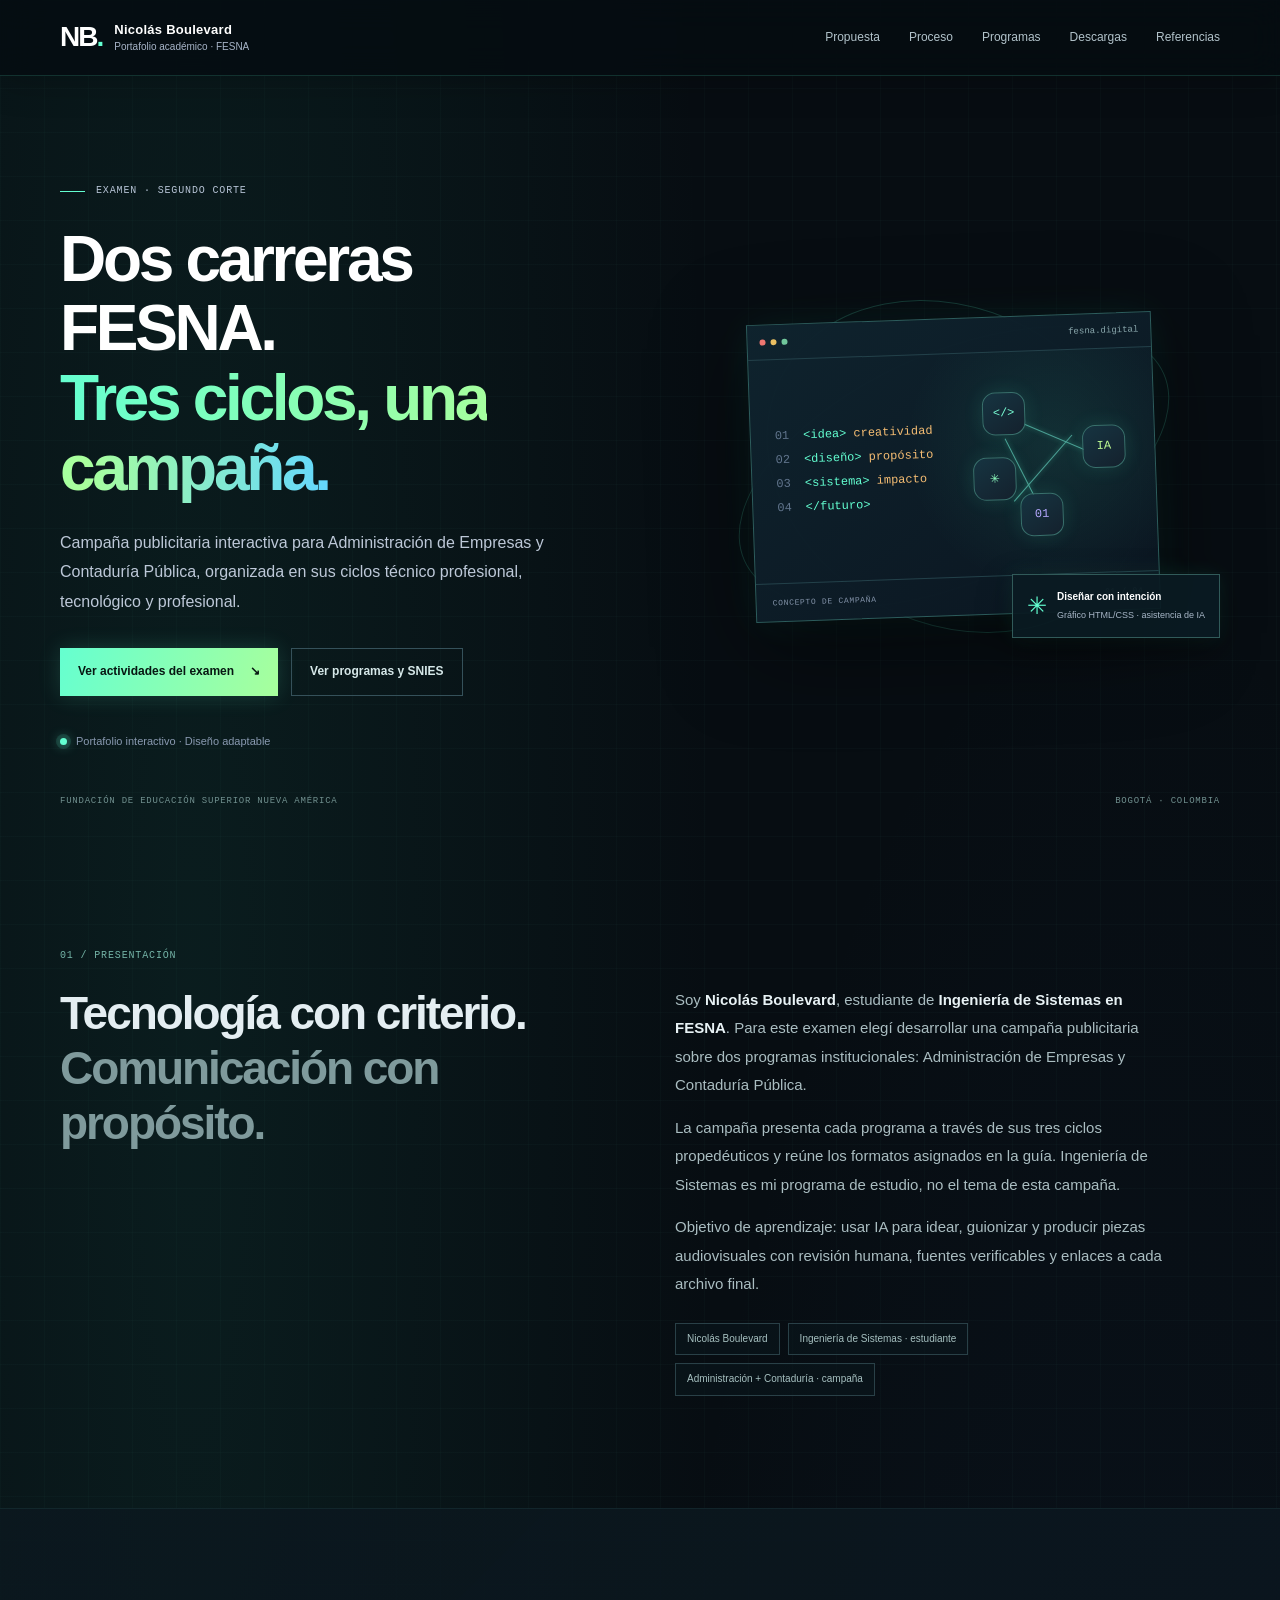
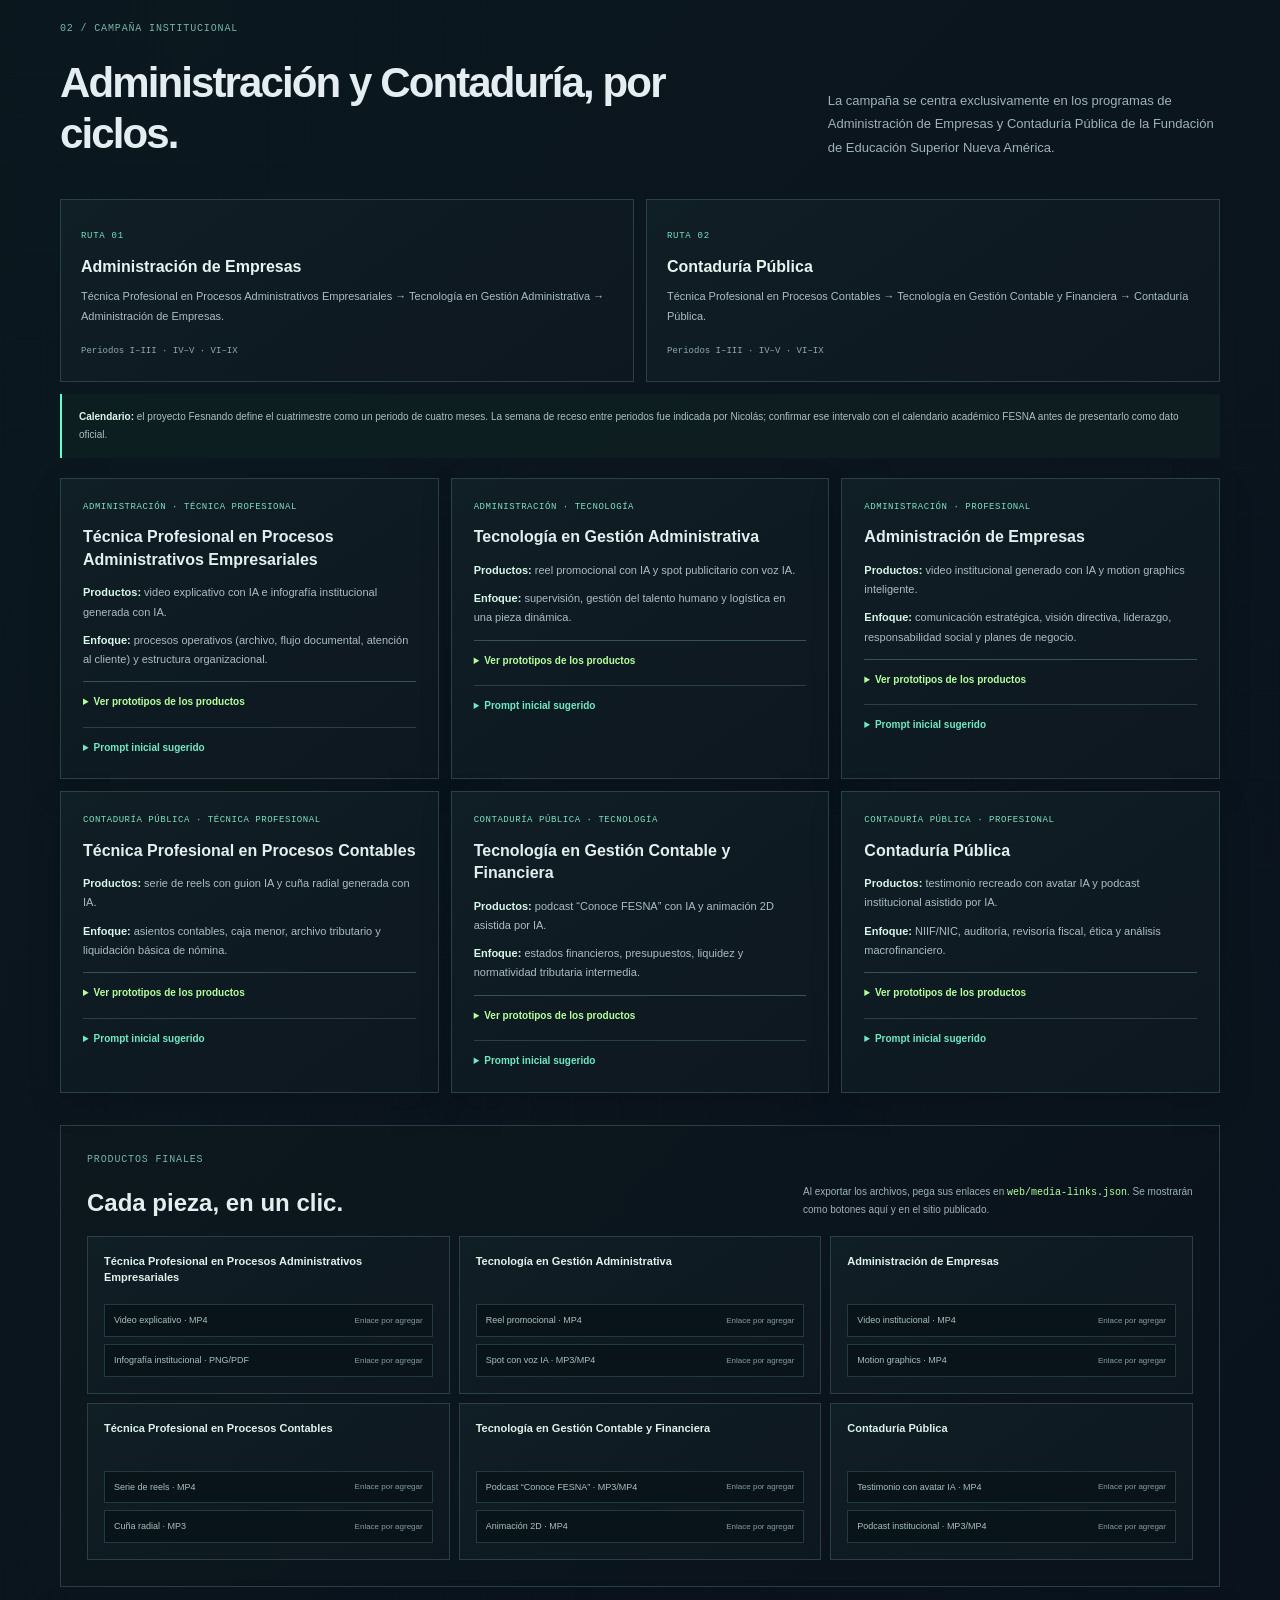
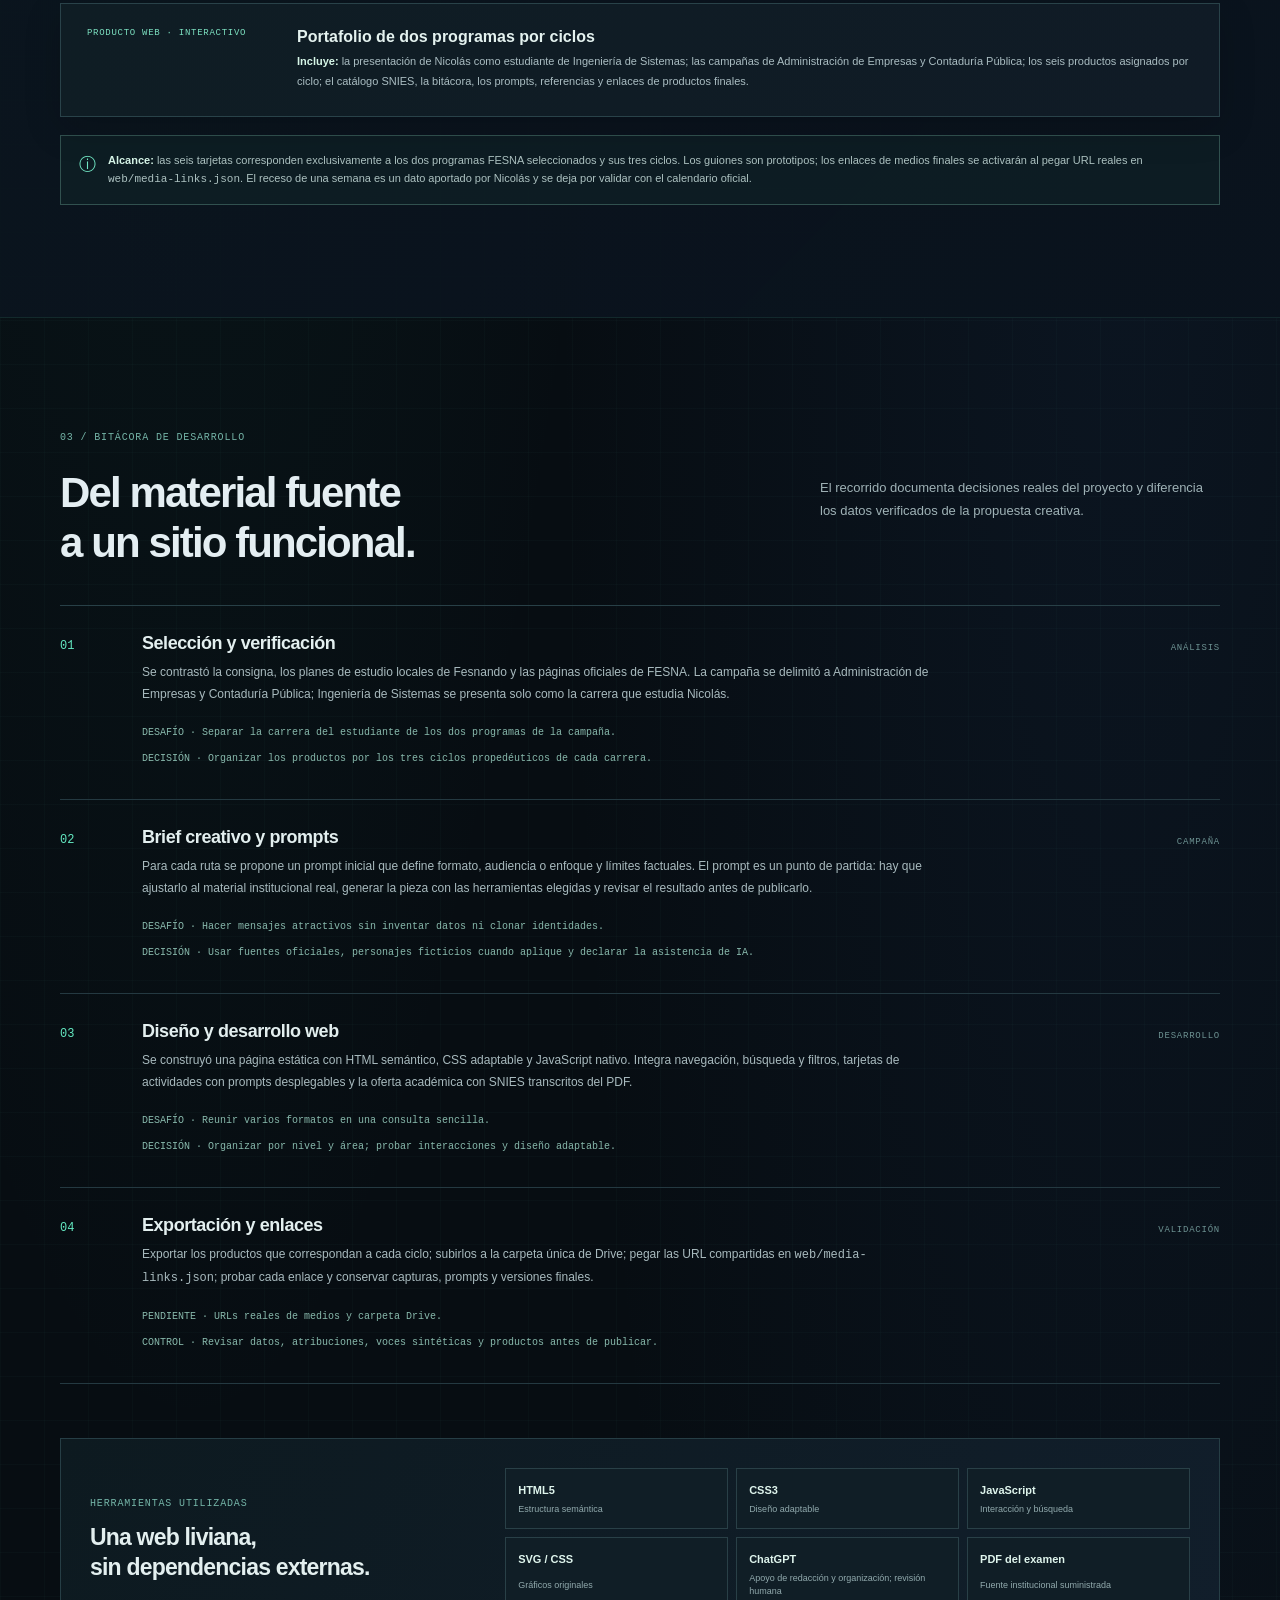
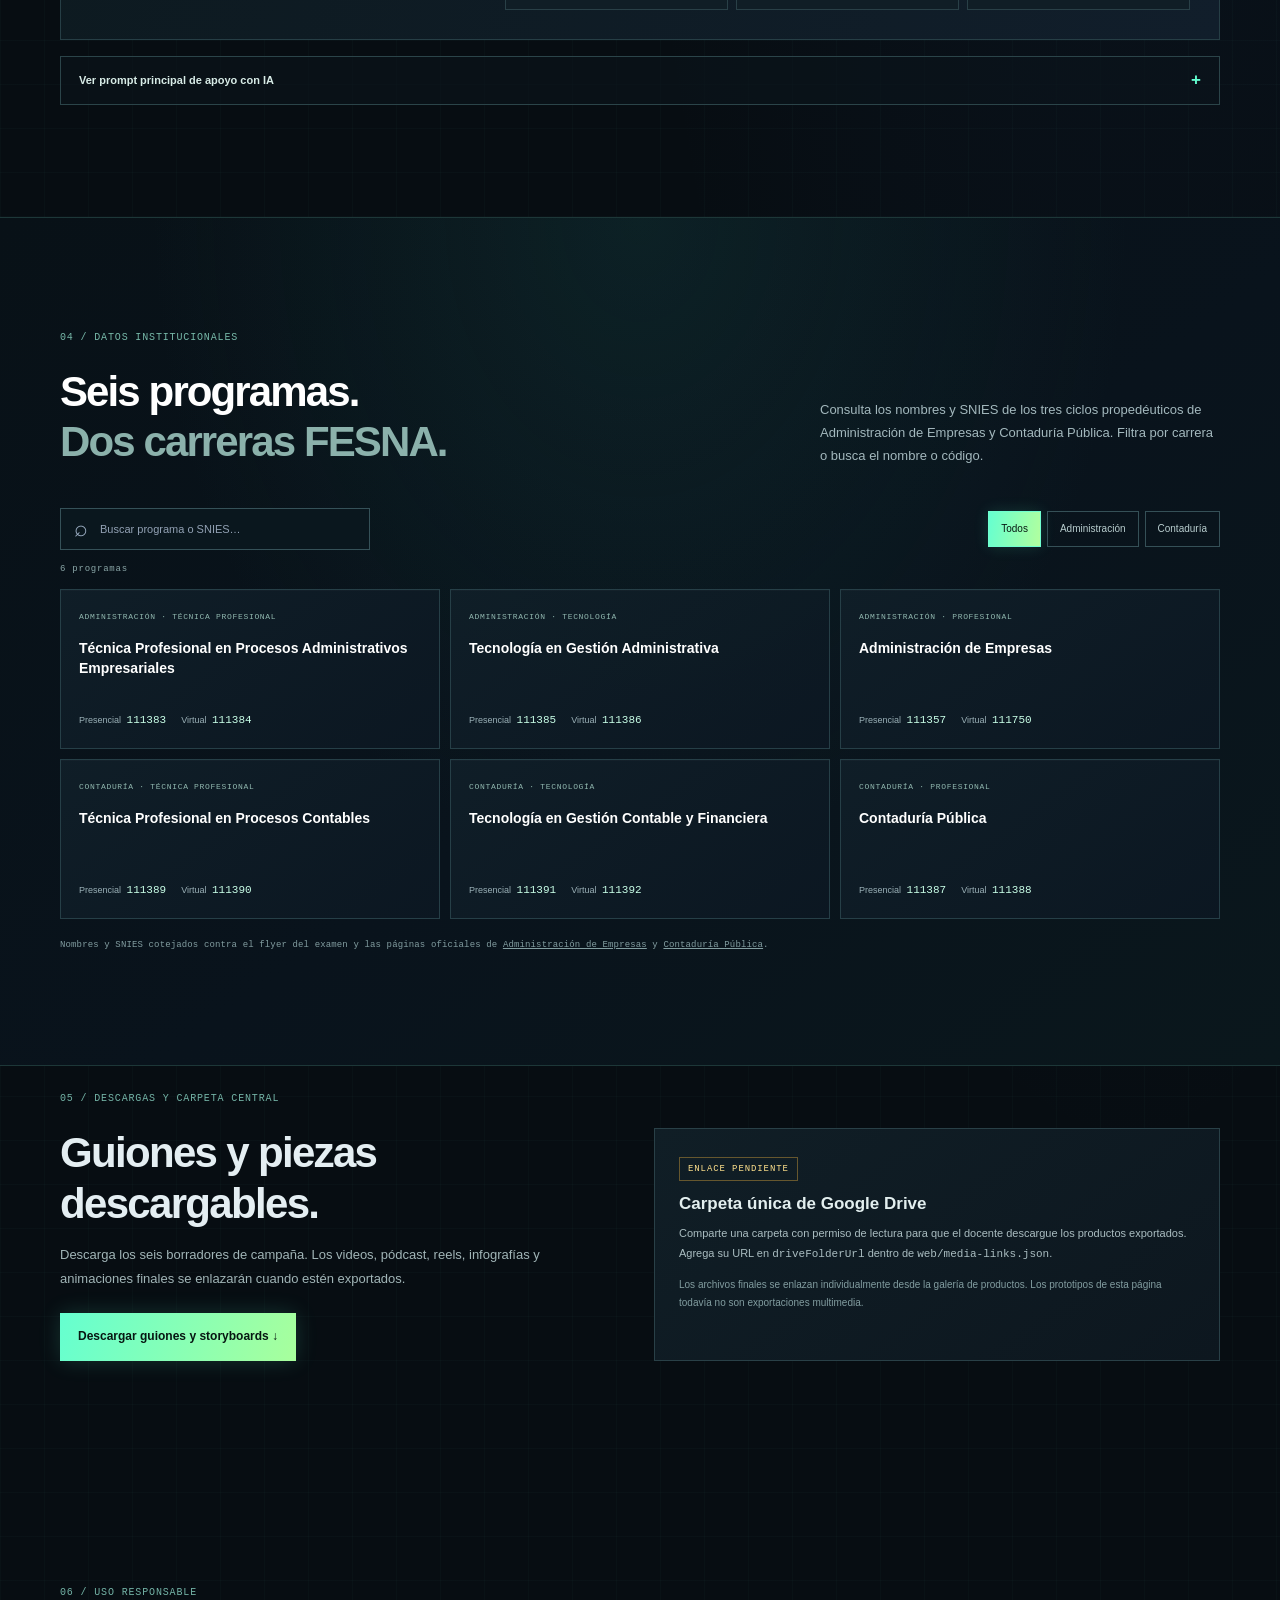
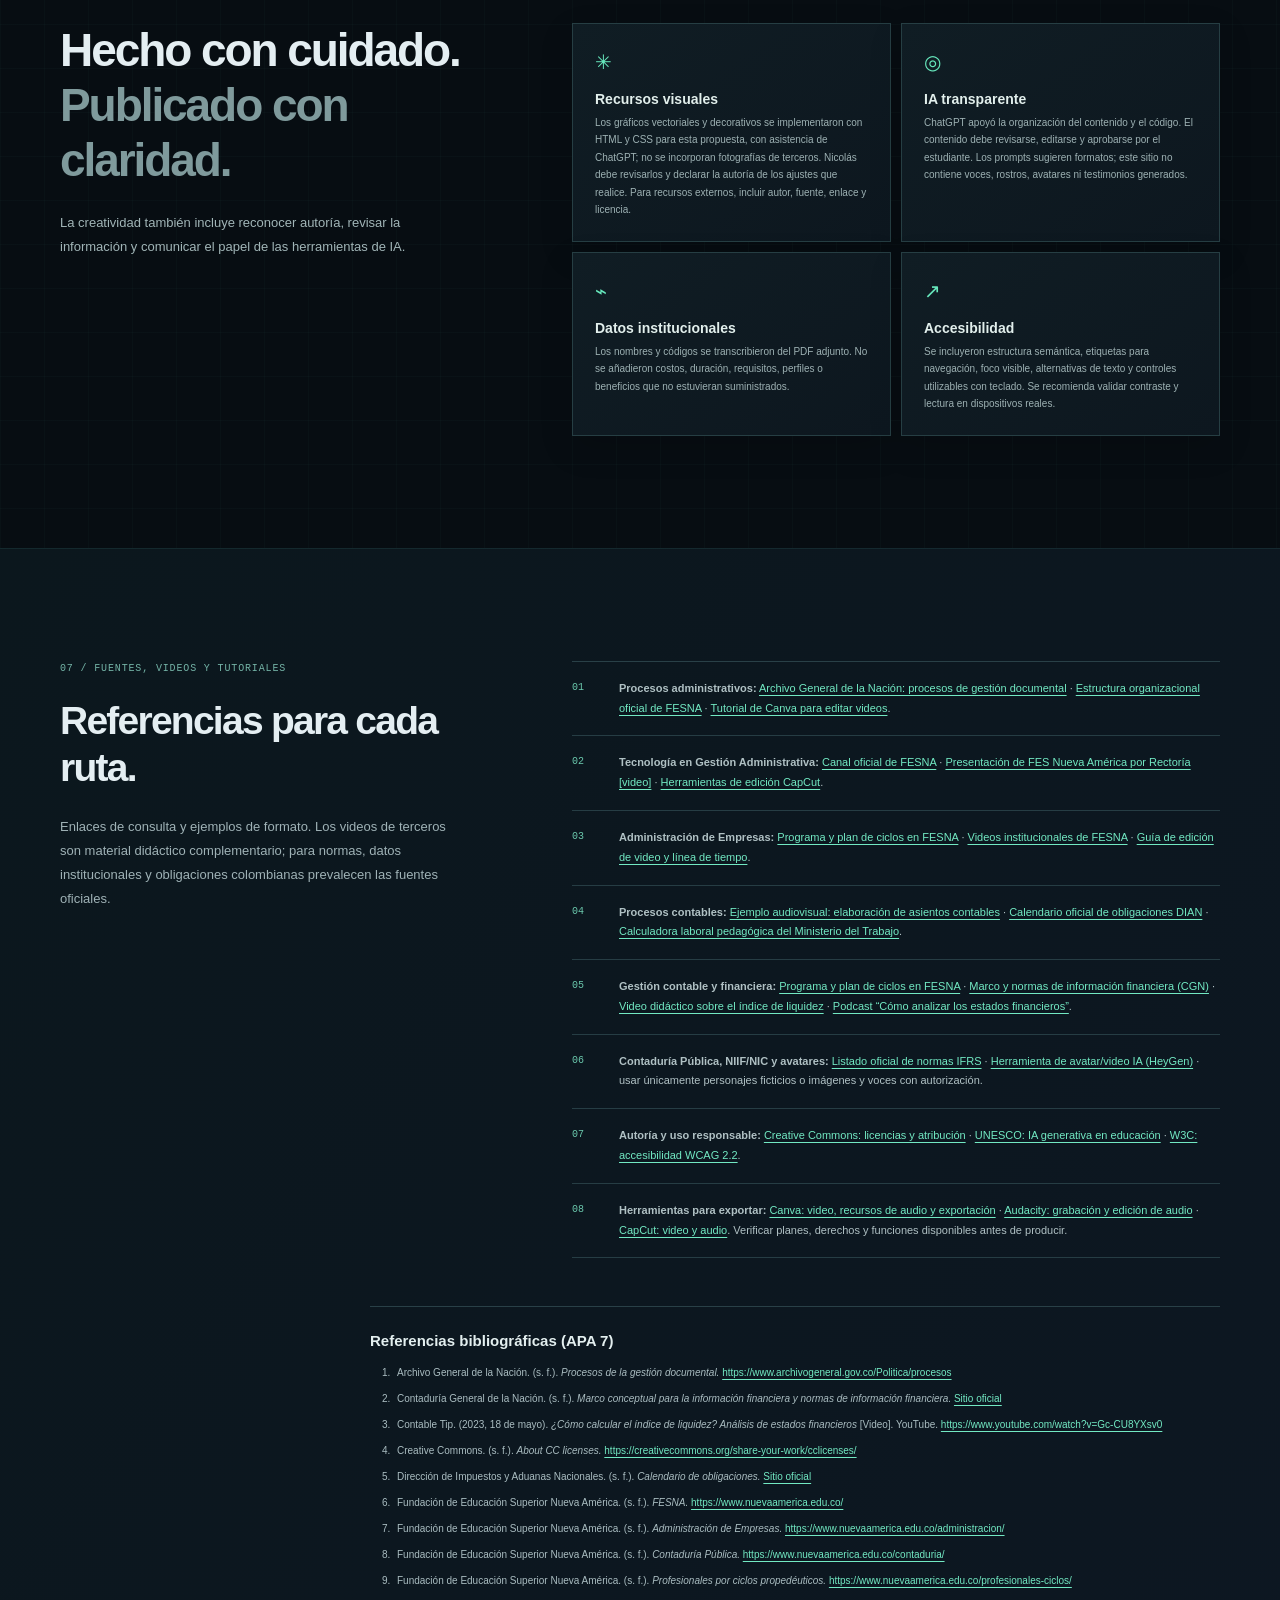
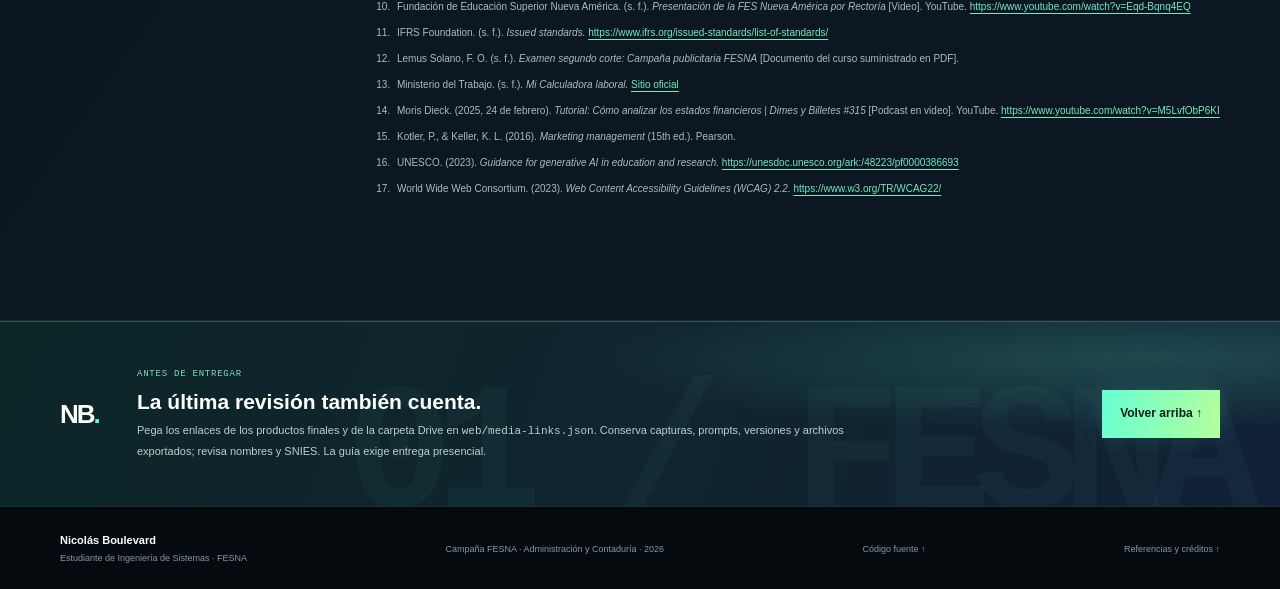
==== web/index.html @ e75c00a2 "feat: focus portfolio on two FESNA careers" ====
<!doctype html>
<!-- Main page for Nicolás Boulevard's FESNA academic portfolio. -->
<html lang="es">
<head>
  <meta charset="utf-8">
  <meta name="viewport" content="width=device-width, initial-scale=1">
  <meta name="theme-color" content="#101b31">
  <meta name="description" content="Portafolio de Nicolás Boulevard: campaña de FESNA para Administración de Empresas y Contaduría Pública por ciclos propedéuticos.">
  <title>Nicolás Boulevard — Portafolio FESNA</title>
  <link rel="stylesheet" href="styles.css">
  <script src="app.js" defer></script>
</head>
<body>
  <a class="skip-link" href="#contenido">Saltar al contenido</a>
  <header class="site-header">
    <a class="brand" href="#inicio" aria-label="Nicolás Boulevard, inicio">
      <span class="brand-mark" aria-hidden="true">NB<span>.</span></span>
      <span class="brand-copy"><strong>Nicolás Boulevard</strong><small>Portafolio académico · FESNA</small></span>
    </a>
    <button class="menu-toggle" type="button" aria-expanded="false" aria-controls="main-nav">Menú <span aria-hidden="true">☰</span></button>
    <nav id="main-nav" class="main-nav" aria-label="Navegación principal">
      <a href="#propuesta">Propuesta</a>
      <a href="#proceso">Proceso</a>
      <a href="#programas">Programas</a>
      <a href="#descargas">Descargas</a>
      <a href="#referencias">Referencias</a>
    </nav>
  </header>

  <main id="contenido">
    <section class="hero section-wrap" id="inicio" aria-labelledby="hero-title">
      <div class="hero-copy">
        <p class="eyebrow"><span class="eyebrow-line"></span> EXAMEN · SEGUNDO CORTE</p>
        <h1 id="hero-title">Dos carreras FESNA.<br><span>Tres ciclos, una campaña.</span></h1>
        <p class="hero-lede">Campaña publicitaria interactiva para Administración de Empresas y Contaduría Pública, organizada en sus ciclos técnico profesional, tecnológico y profesional.</p>
        <div class="hero-actions">
          <a class="button button-primary" href="#propuesta">Ver actividades del examen <span aria-hidden="true">↘</span></a>
          <a class="button button-quiet" href="#programas">Ver programas y SNIES</a>
        </div>
        <div class="hero-meta"><span class="status-dot"></span> Portafolio interactivo · Diseño adaptable</div>
      </div>
      <div class="hero-art" role="img" aria-label="Ilustración vectorial original: una ventana digital con nodos conectados y código">
        <div class="art-orbit orbit-one"></div><div class="art-orbit orbit-two"></div>
        <div class="art-window">
          <div class="window-bar"><span></span><span></span><span></span><i>fesna.digital</i></div>
          <div class="window-content">
            <div class="code-lines" aria-hidden="true"><b>01</b><code>&lt;idea&gt;</code><em>creatividad</em><br><b>02</b><code>&lt;diseño&gt;</code><em>propósito</em><br><b>03</b><code>&lt;sistema&gt;</code><em>impacto</em><br><b>04</b><code>&lt;/futuro&gt;</code></div>
            <div class="node-map" aria-hidden="true"><span class="node node-a">&lt;/&gt;</span><span class="node node-b">IA</span><span class="node node-c">01</span><span class="node node-d">✳</span><i class="link link-a"></i><i class="link link-b"></i><i class="link link-c"></i></div>
          </div>
          <div class="window-foot"><span>CONCEPTO DE CAMPAÑA</span><span>01 / 04</span></div>
        </div>
        <div class="art-caption"><span class="caption-star">✳</span><span><strong>Diseñar con intención</strong><small>Gráfico HTML/CSS · asistencia de IA</small></span></div>
      </div>
      <div class="hero-bottom"><span>FUNDACIÓN DE EDUCACIÓN SUPERIOR NUEVA AMÉRICA</span><span>BOGOTÁ · COLOMBIA</span></div>
    </section>

    <section class="intro section-wrap section-pad" aria-labelledby="intro-title">
      <div class="section-kicker">01 / PRESENTACIÓN</div>
      <div class="intro-grid">
        <div><h2 id="intro-title">Tecnología con criterio.<br><span>Comunicación con propósito.</span></h2></div>
        <div class="intro-text">
          <p>Soy <strong>Nicolás Boulevard</strong>, estudiante de <strong>Ingeniería de Sistemas en FESNA</strong>. Para este examen elegí desarrollar una campaña publicitaria sobre dos programas institucionales: Administración de Empresas y Contaduría Pública.</p>
          <p>La campaña presenta cada programa a través de sus tres ciclos propedéuticos y reúne los formatos asignados en la guía. Ingeniería de Sistemas es mi programa de estudio, no el tema de esta campaña.</p>
          <p>Objetivo de aprendizaje: usar IA para idear, guionizar y producir piezas audiovisuales con revisión humana, fuentes verificables y enlaces a cada archivo final.</p>
          <div class="profile-tags"><span>Nicolás Boulevard</span><span>Ingeniería de Sistemas · estudiante</span><span>Administración + Contaduría · campaña</span></div>
        </div>
      </div>
    </section>

    <section class="campaign-section section-pad" id="propuesta" aria-labelledby="campaign-title">
      <div class="section-wrap">
        <div class="section-heading">
          <div><div class="section-kicker">02 / CAMPAÑA INSTITUCIONAL</div><h2 id="campaign-title">Administración y Contaduría, por ciclos.</h2></div>
          <p>La campaña se centra exclusivamente en los programas de Administración de Empresas y Contaduría Pública de la Fundación de Educación Superior Nueva América.</p>
        </div>
        <div class="cycle-overview" aria-label="Organización de las carreras por ciclos propedéuticos">
          <article><span>RUTA 01</span><h3>Administración de Empresas</h3><p>Técnica Profesional en Procesos Administrativos Empresariales → Tecnología en Gestión Administrativa → Administración de Empresas.</p><small>Periodos I–III · IV–V · VI–IX</small></article>
          <article><span>RUTA 02</span><h3>Contaduría Pública</h3><p>Técnica Profesional en Procesos Contables → Tecnología en Gestión Contable y Financiera → Contaduría Pública.</p><small>Periodos I–III · IV–V · VI–IX</small></article>
        </div>
        <div class="period-note"><strong>Calendario:</strong> el proyecto Fesnando define el cuatrimestre como un periodo de cuatro meses. La semana de receso entre periodos fue indicada por Nicolás; confirmar ese intervalo con el calendario académico FESNA antes de presentarlo como dato oficial.</div>
        <div class="assignment-grid">
          <article class="assignment-card"><span class="assignment-level">ADMINISTRACIÓN · TÉCNICA PROFESIONAL</span><h3>Técnica Profesional en Procesos Administrativos Empresariales</h3><p><strong>Productos:</strong> video explicativo con IA e infografía institucional generada con IA.</p><p><strong>Enfoque:</strong> procesos operativos (archivo, flujo documental, atención al cliente) y estructura organizacional.</p><details class="sample-details"><summary>Ver prototipos de los productos</summary><div class="sample-content"><h4>Video · “Un documento, una ruta clara”</h4><p><b>Escena 1:</b> llega una solicitud; se recibe y registra. <b>Escena 2:</b> se clasifica y remite al área responsable. <b>Escena 3:</b> se revisa, responde y deja constancia. <b>Escena 4:</b> se archiva para facilitar su consulta según las reglas de la organización. <b>Cierre:</b> “Un flujo definido ayuda a dar seguimiento a cada solicitud”. Visuales: bandeja de entrada, flechas de proceso y archivo.</p><h4>Infografía · “Estructura organizacional: ejemplo académico”</h4><p>Diagrama genérico —no representa el organigrama oficial de FESNA— con Dirección, áreas misionales y áreas de apoyo. Añadir una línea breve sobre la función de cada área solo después de validarla para la organización elegida.</p><p><b>Herramientas posibles:</b> ChatGPT para borrador; Canva o editor equivalente para diagramación; editor de video para montaje. Anotar las herramientas realmente usadas.</p></div></details><details><summary>Prompt inicial sugerido</summary><blockquote>Propón un guion paso a paso para explicar el flujo de documentos y el contenido de una infografía de estructura organizacional. Usa lenguaje claro, separa los ejemplos genéricos de los datos institucionales y señala lo que el estudiante debe validar.</blockquote></details></article>
          <article class="assignment-card"><span class="assignment-level">ADMINISTRACIÓN · TECNOLOGÍA</span><h3>Tecnología en Gestión Administrativa</h3><p><strong>Productos:</strong> reel promocional con IA y spot publicitario con voz IA.</p><p><strong>Enfoque:</strong> supervisión, gestión del talento humano y logística en una pieza dinámica.</p><details class="sample-details"><summary>Ver prototipos de los productos</summary><div class="sample-content"><h4>Reel vertical · duración sugerida: 20 s</h4><p><b>0–4 s:</b> “¿Cómo se conectan las tareas para que una organización avance?” <b>4–11 s:</b> aparecen tres rótulos animados: supervisión, talento humano y logística. <b>11–16 s:</b> “Conoce el programa Tecnología en Gestión Administrativa”. <b>16–20 s:</b> “FESNA · Presencial 111385 · Virtual 111386”. Usar textos grandes y subtítulos.</p><h4>Spot · duración sugerida: 20 s</h4><p><b>Locución propuesta:</b> “Cada organización necesita coordinar personas, procesos y recursos. Conoce Tecnología en Gestión Administrativa de la Fundación de Educación Superior Nueva América. Consulta la información institucional del programa. FESNA: Presencial, SNIES 111385; Virtual, SNIES 111386”. Voz sintética genérica, con licencia de uso; no imitar personas reales.</p><p><b>Herramientas posibles:</b> ChatGPT para guion, editor de video para reel y plataforma de voz IA autorizada para locución. Confirmar pronunciación de nombres y SNIES.</p></div></details><details><summary>Prompt inicial sugerido</summary><blockquote>Escribe guion y plan visual para un reel y una versión de spot con locución sintética para Tecnología en Gestión Administrativa. La guía no fija duraciones: propón una extensión breve y editable. Incluye solo el nombre y SNIES confirmados; no inventes beneficios y no imites la voz de ninguna persona real.</blockquote></details></article>
          <article class="assignment-card"><span class="assignment-level">ADMINISTRACIÓN · PROFESIONAL</span><h3>Administración de Empresas</h3><p><strong>Productos:</strong> video institucional generado con IA y motion graphics inteligente.</p><p><strong>Enfoque:</strong> comunicación estratégica, visión directiva, liderazgo, responsabilidad social y planes de negocio.</p><details class="sample-details"><summary>Ver prototipos de los productos</summary><div class="sample-content"><h4>Video institucional · duración sugerida: 30 s</h4><p><b>0–6 s:</b> pregunta en pantalla: “¿Cómo se transforma una idea en un plan de acción?” <b>6–16 s:</b> una idea se organiza en objetivos, equipo y decisiones. <b>16–24 s:</b> palabras clave: liderazgo, responsabilidad social y visión directiva. <b>24–30 s:</b> “Administración de Empresas · FESNA · Presencial 111357 · Virtual 111750”. No se atribuyen resultados, acreditaciones o beneficios no suministrados.</p><h4>Motion graphics · storyboard propuesto de 4 escenas</h4><p>1) Idea y necesidad. 2) Análisis de contexto. 3) Plan: objetivo, actividades y recursos por definir. 4) Seguimiento y responsabilidad con los grupos involucrados. Cierre con nombre oficial y SNIES. Mantener cifras y gráficas como ilustrativas, no como datos de FESNA.</p><p><b>Herramientas posibles:</b> IA generativa para boceto visual, editor de motion graphics y editor de video. Revisar derechos de uso y rotular datos ilustrativos.</p></div></details><details><summary>Prompt inicial sugerido</summary><blockquote>Diseña un storyboard para video institucional y una secuencia de motion graphics para Administración de Empresas. La guía no especifica duración: propone un ritmo breve y editable. Comunica liderazgo y responsabilidad social con ejemplos visuales genéricos; conserva los SNIES suministrados y no afirmes beneficios ni características institucionales sin fuente.</blockquote></details></article>
          <article class="assignment-card"><span class="assignment-level">CONTADURÍA PÚBLICA · TÉCNICA PROFESIONAL</span><h3>Técnica Profesional en Procesos Contables</h3><p><strong>Productos:</strong> serie de reels con guion IA y cuña radial generada con IA.</p><p><strong>Enfoque:</strong> asientos contables, caja menor, archivo tributario y liquidación básica de nómina.</p><details class="sample-details"><summary>Ver prototipos de los productos</summary><div class="sample-content"><h4>Serie de reels · cuatro temas sugeridos</h4><p><b>1. Asiento:</b> “Identifica la operación, revisa el soporte y determina las cuentas antes de registrar. Débito y crédito deben mantener la igualdad; confirma el tratamiento aplicable”. <b>2. Caja menor:</b> “Registra cada gasto, conserva el comprobante y compara el saldo con el efectivo disponible”. <b>3. Archivo tributario:</b> “Organiza los soportes por periodo y tipo; protege los datos y verifica los plazos vigentes”. <b>4. Nómina básica:</b> “Reúne novedades, revisa conceptos aplicables y verifica cálculos con la norma vigente antes de liquidar”. La guía no especifica número de reels ni duración.</p><h4>Cuña radial · borrador de locución</h4><p>“¿Estás aprendiendo contabilidad? Un soporte claro, un registro ordenado y una revisión cuidadosa hacen la diferencia. Explora los conceptos de procesos contables y verifica siempre las reglas vigentes para cada caso. FESNA: Técnica Profesional en Procesos Contables. Presencial, SNIES 111389; Virtual, SNIES 111390”. Ajustar la extensión y validar el contenido contable.</p><p><b>Herramientas posibles:</b> ChatGPT para borradores, editor de audio y voz sintética autorizada. Validar conceptos con fuentes académicas y normativa actual.</p></div></details><details><summary>Prompt inicial sugerido</summary><blockquote>Escribe guiones breves para una serie de reels educativos sobre asientos contables, caja menor, archivo tributario y nómina básica, más una cuña radial promocional de Técnica Profesional en Procesos Contables. No inventes cantidad, duración, cifras ni normas; indica qué debe validarse con fuentes colombianas vigentes.</blockquote></details></article>
          <article class="assignment-card"><span class="assignment-level">CONTADURÍA PÚBLICA · TECNOLOGÍA</span><h3>Tecnología en Gestión Contable y Financiera</h3><p><strong>Productos:</strong> podcast “Conoce FESNA” con IA y animación 2D asistida por IA.</p><p><strong>Enfoque:</strong> estados financieros, presupuestos, liquidez y normatividad tributaria intermedia.</p><details class="sample-details"><summary>Ver prototipos de los productos</summary><div class="sample-content"><h4>Podcast “Conoce FESNA” · escaleta propuesta</h4><p><b>Entrada:</b> presentar el tema “leer la liquidez”. <b>Concepto:</b> explicar que los indicadores financieros requieren contexto. <b>Ejemplo didáctico:</b> razón corriente = activo corriente ÷ pasivo corriente; definir cada término sin diagnosticar una empresa real. <b>Cierre:</b> un indicador aislado no basta; consultar fuentes contables y tributarias vigentes. Duración pendiente de la pauta del curso.</p><h4>Animación 2D · storyboard propuesto</h4><p>1) Aparecen los bloques “Activo corriente” y “Pasivo corriente”. 2) Se presenta la fórmula “Razón corriente = activo corriente / pasivo corriente”. 3) Se resaltan sus componentes y aparece “Interpreta con contexto”. 4) Cierre: “Ejemplo educativo; no representa cifras de FESNA”. La guía no fija duración.</p><p><b>Herramientas posibles:</b> ChatGPT para escaleta, programa de animación 2D y editor de audio. Verificar la fórmula y el tratamiento normativo con bibliografía de curso.</p></div></details><details><summary>Prompt inicial sugerido</summary><blockquote>Prepara una escaleta para “Conoce FESNA” y un storyboard de animación 2D sobre estados financieros, presupuestos o liquidez. Usa ejemplos ficticios, indica los datos que requieren fuente y no fijes duración ni presentes cálculos como información institucional.</blockquote></details></article>
          <article class="assignment-card"><span class="assignment-level">CONTADURÍA PÚBLICA · PROFESIONAL</span><h3>Contaduría Pública</h3><p><strong>Productos:</strong> testimonio recreado con avatar IA y podcast institucional asistido por IA.</p><p><strong>Enfoque:</strong> NIIF/NIC, auditoría, revisoría fiscal, ética y análisis macrofinanciero.</p><details class="sample-details"><summary>Ver prototipos de los productos</summary><div class="sample-content"><h4>Testimonio demostrativo · personaje ficticio</h4><p><b>Rótulo permanente:</b> “Avatar y testimonio ficticios, creados con IA; no representan a un egresado o experto real”. <b>Guion:</b> “En este ejemplo académico, Valeria —personaje ficticio— explica que el juicio profesional requiere estudiar la norma aplicable, documentar evidencia y actuar con ética. En una auditoría, las conclusiones deben basarse en procedimientos y evidencia suficiente; cada caso exige revisar los estándares vigentes”. No presentarlo como experiencia laboral real.</p><h4>Podcast institucional · escaleta de 4 minutos</h4><p><b>0:00–0:30:</b> bienvenida y declaración de contenido educativo. <b>0:30–1:30:</b> pregunta guía sobre ética en auditoría. <b>1:30–2:40:</b> diálogo entre presentador y especialista ficticio sobre evidencia, independencia y documentación. <b>2:40–3:30:</b> mención general de NIIF/NIC, sin interpretación de una norma concreta no verificada. <b>3:30–4:00:</b> conclusión y referencias a consultar. Identificar las voces sintéticas en créditos.</p><p><b>Herramientas posibles:</b> IA de texto para borrador; avatar y voz sintética con licencias y avisos claros; editor de audio. No clonar personas ni atribuir declaraciones a FESNA.</p></div></details><details><summary>Prompt inicial sugerido</summary><blockquote>Crea un guion demostrativo con una persona totalmente ficticia para explicar la importancia de ética y evidencia en auditoría, y una escaleta de podcast institucional. Etiqueta el avatar como ficticio, no inventes citas ni experiencia real, no clones voces o rostros y marca las normas que deben comprobarse.</blockquote></details></article>
        </div>
        <section class="media-gallery" id="productos" aria-labelledby="media-gallery-title">
          <div class="media-gallery-heading"><div><div class="section-kicker">PRODUCTOS FINALES</div><h3 id="media-gallery-title">Cada pieza, en un clic.</h3></div><p>Al exportar los archivos, pega sus enlaces en <code>web/media-links.json</code>. Se mostrarán como botones aquí y en el sitio publicado.</p></div>
          <div class="media-group-grid">
            <article class="media-group"><h4>Técnica Profesional en Procesos Administrativos Empresariales</h4><div class="media-slot" data-media-id="admin-tp-video"><span>Video explicativo · MP4</span><a href="#" hidden target="_blank" rel="noopener noreferrer">Abrir video ↗</a><small>Enlace por agregar</small></div><div class="media-slot" data-media-id="admin-tp-infografia"><span>Infografía institucional · PNG/PDF</span><a href="#" hidden target="_blank" rel="noopener noreferrer">Abrir infografía ↗</a><small>Enlace por agregar</small></div></article>
            <article class="media-group"><h4>Tecnología en Gestión Administrativa</h4><div class="media-slot" data-media-id="admin-tec-reel"><span>Reel promocional · MP4</span><a href="#" hidden target="_blank" rel="noopener noreferrer">Abrir reel ↗</a><small>Enlace por agregar</small></div><div class="media-slot" data-media-id="admin-tec-spot"><span>Spot con voz IA · MP3/MP4</span><a href="#" hidden target="_blank" rel="noopener noreferrer">Abrir spot ↗</a><small>Enlace por agregar</small></div></article>
            <article class="media-group"><h4>Administración de Empresas</h4><div class="media-slot" data-media-id="admin-prof-video"><span>Video institucional · MP4</span><a href="#" hidden target="_blank" rel="noopener noreferrer">Abrir video ↗</a><small>Enlace por agregar</small></div><div class="media-slot" data-media-id="admin-prof-motion"><span>Motion graphics · MP4</span><a href="#" hidden target="_blank" rel="noopener noreferrer">Abrir animación ↗</a><small>Enlace por agregar</small></div></article>
            <article class="media-group"><h4>Técnica Profesional en Procesos Contables</h4><div class="media-slot" data-media-id="conta-tp-reels"><span>Serie de reels · MP4</span><a href="#" hidden target="_blank" rel="noopener noreferrer">Abrir reels ↗</a><small>Enlace por agregar</small></div><div class="media-slot" data-media-id="conta-tp-cuna"><span>Cuña radial · MP3</span><a href="#" hidden target="_blank" rel="noopener noreferrer">Abrir cuña ↗</a><small>Enlace por agregar</small></div></article>
            <article class="media-group"><h4>Tecnología en Gestión Contable y Financiera</h4><div class="media-slot" data-media-id="conta-tec-podcast"><span>Podcast “Conoce FESNA” · MP3/MP4</span><a href="#" hidden target="_blank" rel="noopener noreferrer">Abrir podcast ↗</a><small>Enlace por agregar</small></div><div class="media-slot" data-media-id="conta-tec-animacion"><span>Animación 2D · MP4</span><a href="#" hidden target="_blank" rel="noopener noreferrer">Abrir animación ↗</a><small>Enlace por agregar</small></div></article>
            <article class="media-group"><h4>Contaduría Pública</h4><div class="media-slot" data-media-id="conta-prof-avatar"><span>Testimonio con avatar IA · MP4</span><a href="#" hidden target="_blank" rel="noopener noreferrer">Abrir testimonio ↗</a><small>Enlace por agregar</small></div><div class="media-slot" data-media-id="conta-prof-podcast"><span>Podcast institucional · MP3/MP4</span><a href="#" hidden target="_blank" rel="noopener noreferrer">Abrir podcast ↗</a><small>Enlace por agregar</small></div></article>
          </div>
        </section>
        <div class="activity-summary"><span class="activity-label">PRODUCTO WEB · INTERACTIVO</span><div><h3>Portafolio de dos programas por ciclos</h3><p><strong>Incluye:</strong> la presentación de Nicolás como estudiante de Ingeniería de Sistemas; las campañas de Administración de Empresas y Contaduría Pública; los seis productos asignados por ciclo; el catálogo SNIES, la bitácora, los prompts, referencias y enlaces de productos finales.</p></div></div>
        <div class="disclaimer"><span aria-hidden="true">ⓘ</span><p><strong>Alcance:</strong> las seis tarjetas corresponden exclusivamente a los dos programas FESNA seleccionados y sus tres ciclos. Los guiones son prototipos; los enlaces de medios finales se activarán al pegar URL reales en <code>web/media-links.json</code>. El receso de una semana es un dato aportado por Nicolás y se deja por validar con el calendario oficial.</p></div>
      </div>
    </section>

    <section class="process-section section-wrap section-pad" id="proceso" aria-labelledby="process-title">
      <div class="section-kicker">03 / BITÁCORA DE DESARROLLO</div>
      <div class="section-heading process-heading"><h2 id="process-title">Del material fuente<br>a un sitio funcional.</h2><p>El recorrido documenta decisiones reales del proyecto y diferencia los datos verificados de la propuesta creativa.</p></div>
      <div class="process-list">
        <article class="process-item"><span class="process-no">01</span><div><h3>Selección y verificación</h3><p>Se contrastó la consigna, los planes de estudio locales de Fesnando y las páginas oficiales de FESNA. La campaña se delimitó a Administración de Empresas y Contaduría Pública; Ingeniería de Sistemas se presenta solo como la carrera que estudia Nicolás.</p><span class="process-outcome">DESAFÍO · Separar la carrera del estudiante de los dos programas de la campaña.<br>DECISIÓN · Organizar los productos por los tres ciclos propedéuticos de cada carrera.</span></div><span class="process-type">ANÁLISIS</span></article>
        <article class="process-item"><span class="process-no">02</span><div><h3>Brief creativo y prompts</h3><p>Para cada ruta se propone un prompt inicial que define formato, audiencia o enfoque y límites factuales. El prompt es un punto de partida: hay que ajustarlo al material institucional real, generar la pieza con las herramientas elegidas y revisar el resultado antes de publicarlo.</p><span class="process-outcome">DESAFÍO · Hacer mensajes atractivos sin inventar datos ni clonar identidades.<br>DECISIÓN · Usar fuentes oficiales, personajes ficticios cuando aplique y declarar la asistencia de IA.</span></div><span class="process-type">CAMPAÑA</span></article>
        <article class="process-item"><span class="process-no">03</span><div><h3>Diseño y desarrollo web</h3><p>Se construyó una página estática con HTML semántico, CSS adaptable y JavaScript nativo. Integra navegación, búsqueda y filtros, tarjetas de actividades con prompts desplegables y la oferta académica con SNIES transcritos del PDF.</p><span class="process-outcome">DESAFÍO · Reunir varios formatos en una consulta sencilla.<br>DECISIÓN · Organizar por nivel y área; probar interacciones y diseño adaptable.</span></div><span class="process-type">DESARROLLO</span></article>
        <article class="process-item"><span class="process-no">04</span><div><h3>Exportación y enlaces</h3><p>Exportar los productos que correspondan a cada ciclo; subirlos a la carpeta única de Drive; pegar las URL compartidas en <code>web/media-links.json</code>; probar cada enlace y conservar capturas, prompts y versiones finales.</p><span class="process-outcome">PENDIENTE · URLs reales de medios y carpeta Drive.<br>CONTROL · Revisar datos, atribuciones, voces sintéticas y productos antes de publicar.</span></div><span class="process-type">VALIDACIÓN</span></article>
      </div>
      <div class="tools-row"><div><div class="section-kicker">HERRAMIENTAS UTILIZADAS</div><h3>Una web liviana,<br>sin dependencias externas.</h3></div><div class="tool-chips"><span><b>HTML5</b><small>Estructura semántica</small></span><span><b>CSS3</b><small>Diseño adaptable</small></span><span><b>JavaScript</b><small>Interacción y búsqueda</small></span><span><b>SVG / CSS</b><small>Gráficos originales</small></span><span><b>ChatGPT</b><small>Apoyo de redacción y organización; revisión humana</small></span><span><b>PDF del examen</b><small>Fuente institucional suministrada</small></span></div></div>
      <details class="prompt-details"><summary>Ver prompt principal de apoyo con IA</summary><div class="prompt-content"><p><strong>Herramienta:</strong> ChatGPT, como apoyo para organizar los requisitos, proponer textos y prompts, y desarrollar el código inicial del portafolio. Los nombres y códigos se cotejaron con el PDF suministrado y las páginas institucionales enlazadas. Nicolás debe revisar, editar y aprobar el resultado y registrar las herramientas que efectivamente use para producir sus piezas.</p><blockquote>“A partir del examen de FESNA y los planes de estudio institucionales adjuntos, prepara un portafolio web responsive para Nicolás Boulevard, estudiante de Ingeniería de Sistemas. La campaña debe centrarse solamente en Administración de Empresas y Contaduría Pública, cada una presentada por sus ciclos Técnico Profesional, Tecnológico y Profesional. Conserva los nombres y SNIES de la fuente. Documenta los productos de la consigna, los prompts, el proceso, las herramientas, las fuentes y un enlace pendiente por producto para agregar las URL finales. No inventes beneficios, requisitos ni calendarios. Señala como dato por verificar el receso de una semana entre cuatrimestres.”</blockquote><p class="small-note">Este sitio contiene borradores textuales, no genera por sí mismo medios finales. Las herramientas y enlaces de productos se completan cuando Nicolás los produzca y exporte.</p></div></details>
    </section>

    <section class="programs-section section-pad" id="programas" aria-labelledby="programs-title">
      <div class="section-wrap">
        <div class="section-heading">
          <div><div class="section-kicker">04 / DATOS INSTITUCIONALES</div><h2 id="programs-title">Seis programas.<br><span>Dos carreras FESNA.</span></h2></div>
          <p>Consulta los nombres y SNIES de los tres ciclos propedéuticos de Administración de Empresas y Contaduría Pública. Filtra por carrera o busca el nombre o código.</p>
        </div>
        <div class="program-controls">
          <label class="search-box"><span class="visually-hidden">Buscar programa o código SNIES</span><span aria-hidden="true">⌕</span><input id="program-search" type="search" placeholder="Buscar programa o SNIES…" autocomplete="off"></label>
          <div class="filter-group" role="group" aria-label="Filtrar programas por área">
            <button class="filter-button is-active" type="button" data-filter="todos" aria-pressed="true">Todos</button>
            <button class="filter-button" type="button" data-filter="administracion" aria-pressed="false">Administración</button>
            <button class="filter-button" type="button" data-filter="contaduria" aria-pressed="false">Contaduría</button>
          </div>
        </div>
        <p class="results-count" id="results-count" aria-live="polite">6 programas</p>
        <div class="program-grid" id="program-grid">
          <article class="program-card" data-area="administracion" data-search="técnica profesional en procesos administrativos empresariales 111383 111384 administración"><span class="program-area">ADMINISTRACIÓN · TÉCNICA PROFESIONAL</span><h3>Técnica Profesional en Procesos Administrativos Empresariales</h3><div class="snies"><span>Presencial <b>111383</b></span><span>Virtual <b>111384</b></span></div></article>
          <article class="program-card" data-area="administracion" data-search="tecnología en gestión administrativa 111385 111386 administración"><span class="program-area">ADMINISTRACIÓN · TECNOLOGÍA</span><h3>Tecnología en Gestión Administrativa</h3><div class="snies"><span>Presencial <b>111385</b></span><span>Virtual <b>111386</b></span></div></article>
          <article class="program-card" data-area="administracion" data-search="administración de empresas 111357 111750"><span class="program-area">ADMINISTRACIÓN · PROFESIONAL</span><h3>Administración de Empresas</h3><div class="snies"><span>Presencial <b>111357</b></span><span>Virtual <b>111750</b></span></div></article>
          <article class="program-card" data-area="contaduria" data-search="técnica profesional en procesos contables 111389 111390 contaduría pública"><span class="program-area">CONTADURÍA · TÉCNICA PROFESIONAL</span><h3>Técnica Profesional en Procesos Contables</h3><div class="snies"><span>Presencial <b>111389</b></span><span>Virtual <b>111390</b></span></div></article>
          <article class="program-card" data-area="contaduria" data-search="tecnología en gestión contable y financiera 111391 111392"><span class="program-area">CONTADURÍA · TECNOLOGÍA</span><h3>Tecnología en Gestión Contable y Financiera</h3><div class="snies"><span>Presencial <b>111391</b></span><span>Virtual <b>111392</b></span></div></article>
          <article class="program-card" data-area="contaduria" data-search="contaduría pública 111387 111388"><span class="program-area">CONTADURÍA · PROFESIONAL</span><h3>Contaduría Pública</h3><div class="snies"><span>Presencial <b>111387</b></span><span>Virtual <b>111388</b></span></div></article>
        </div>
        <p class="no-results" id="no-results" hidden>No encontramos programas con esa búsqueda. Prueba con otro nombre o código.</p>
        <p class="source-note">Nombres y SNIES cotejados contra el flyer del examen y las páginas oficiales de <a href="https://www.nuevaamerica.edu.co/administracion/" target="_blank" rel="noopener noreferrer">Administración de Empresas</a> y <a href="https://www.nuevaamerica.edu.co/contaduria/" target="_blank" rel="noopener noreferrer">Contaduría Pública</a>.</p>
      </div>
    </section>

    <section class="delivery-section section-wrap section-pad" id="descargas" aria-labelledby="delivery-title">
      <div class="section-kicker">05 / DESCARGAS Y CARPETA CENTRAL</div>
      <div class="delivery-grid">
        <div><h2 id="delivery-title">Guiones y piezas descargables.</h2><p>Descarga los seis borradores de campaña. Los videos, pódcast, reels, infografías y animaciones finales se enlazarán cuando estén exportados.</p><a class="button button-primary" href="entregables/guiones-prototipo.md" download>Descargar guiones y storyboards ↓</a></div>
        <div class="drive-card"><span class="drive-status" id="drive-link-pending">ENLACE PENDIENTE</span><h3>Carpeta única de Google Drive</h3><p>Comparte una carpeta con permiso de lectura para que el docente descargue los productos exportados. Agrega su URL en <code>driveFolderUrl</code> dentro de <code>web/media-links.json</code>.</p><a id="drive-folder-link" class="button button-quiet" href="#" target="_blank" rel="noopener noreferrer" hidden>Abrir carpeta de Drive ↗</a><p class="small-note">Los archivos finales se enlazan individualmente desde la galería de productos. Los prototipos de esta página todavía no son exportaciones multimedia.</p></div>
      </div>
    </section>

    <section class="responsibility-section section-wrap section-pad" aria-labelledby="responsibility-title">
      <div class="section-kicker">06 / USO RESPONSABLE</div>
      <div class="responsibility-grid">
        <div><h2 id="responsibility-title">Hecho con cuidado.<br><span>Publicado con claridad.</span></h2><p>La creatividad también incluye reconocer autoría, revisar la información y comunicar el papel de las herramientas de IA.</p></div>
        <div class="responsibility-cards">
          <article><span class="responsibility-icon">✳</span><h3>Recursos visuales</h3><p>Los gráficos vectoriales y decorativos se implementaron con HTML y CSS para esta propuesta, con asistencia de ChatGPT; no se incorporan fotografías de terceros. Nicolás debe revisarlos y declarar la autoría de los ajustes que realice. Para recursos externos, incluir autor, fuente, enlace y licencia.</p></article>
          <article><span class="responsibility-icon">◎</span><h3>IA transparente</h3><p>ChatGPT apoyó la organización del contenido y el código. El contenido debe revisarse, editarse y aprobarse por el estudiante. Los prompts sugieren formatos; este sitio no contiene voces, rostros, avatares ni testimonios generados.</p></article>
          <article><span class="responsibility-icon">⌁</span><h3>Datos institucionales</h3><p>Los nombres y códigos se transcribieron del PDF adjunto. No se añadieron costos, duración, requisitos, perfiles o beneficios que no estuvieran suministrados.</p></article>
          <article><span class="responsibility-icon">↗</span><h3>Accesibilidad</h3><p>Se incluyeron estructura semántica, etiquetas para navegación, foco visible, alternativas de texto y controles utilizables con teclado. Se recomienda validar contraste y lectura en dispositivos reales.</p></article>
        </div>
      </div>
    </section>

    <section class="references-section section-pad" id="referencias" aria-labelledby="references-title">
      <div class="section-wrap">
        <div class="references-wrap"><div><div class="section-kicker">07 / FUENTES, VIDEOS Y TUTORIALES</div><h2 id="references-title">Referencias para cada ruta.</h2><p>Enlaces de consulta y ejemplos de formato. Los videos de terceros son material didáctico complementario; para normas, datos institucionales y obligaciones colombianas prevalecen las fuentes oficiales.</p></div>
          <div class="references-list">
            <article><span>01</span><p><strong>Procesos administrativos:</strong> <a href="https://www.archivogeneral.gov.co/Politica/procesos" target="_blank" rel="noopener noreferrer">Archivo General de la Nación: procesos de gestión documental</a> · <a href="https://www.nuevaamerica.edu.co/estructura-organizacional/" target="_blank" rel="noopener noreferrer">Estructura organizacional oficial de FESNA</a> · <a href="https://www.canva.com/help/creating-and-editing-videos/" target="_blank" rel="noopener noreferrer">Tutorial de Canva para editar videos</a>.</p></article>
            <article><span>02</span><p><strong>Tecnología en Gestión Administrativa:</strong> <a href="https://www.youtube.com/fesna" target="_blank" rel="noopener noreferrer">Canal oficial de FESNA</a> · <a href="https://www.youtube.com/watch?v=Eqd-Bqnq4EQ" target="_blank" rel="noopener noreferrer">Presentación de FES Nueva América por Rectoría [video]</a> · <a href="https://www.capcut.com/es-es/tools" target="_blank" rel="noopener noreferrer">Herramientas de edición CapCut</a>.</p></article>
            <article><span>03</span><p><strong>Administración de Empresas:</strong> <a href="https://www.nuevaamerica.edu.co/administracion/" target="_blank" rel="noopener noreferrer">Programa y plan de ciclos en FESNA</a> · <a href="https://www.youtube.com/fesna" target="_blank" rel="noopener noreferrer">Videos institucionales de FESNA</a> · <a href="https://www.canva.com/help/creating-and-editing-videos/" target="_blank" rel="noopener noreferrer">Guía de edición de video y línea de tiempo</a>.</p></article>
            <article><span>04</span><p><strong>Procesos contables:</strong> <a href="https://www.youtube.com/watch?v=cGu_rj912NU" target="_blank" rel="noopener noreferrer">Ejemplo audiovisual: elaboración de asientos contables</a> · <a href="https://www.dian.gov.co/Contribuyentes-Plus/Paginas/Calendario-de-obligaciones.aspx" target="_blank" rel="noopener noreferrer">Calendario oficial de obligaciones DIAN</a> · <a href="https://www.mintrabajo.gov.co/atencion-al-ciudadano/tramites-y-servicios/mi-calculadora" target="_blank" rel="noopener noreferrer">Calculadora laboral pedagógica del Ministerio del Trabajo</a>.</p></article>
            <article><span>05</span><p><strong>Gestión contable y financiera:</strong> <a href="https://www.nuevaamerica.edu.co/contaduria/" target="_blank" rel="noopener noreferrer">Programa y plan de ciclos en FESNA</a> · <a href="https://www.contaduria.gov.co/marco-conceptual-para-la-informacion-financiera-y-normas-de-informacion-financiera" target="_blank" rel="noopener noreferrer">Marco y normas de información financiera (CGN)</a> · <a href="https://www.youtube.com/watch?v=Gc-CU8YXsv0" target="_blank" rel="noopener noreferrer">Video didáctico sobre el índice de liquidez</a> · <a href="https://www.youtube.com/watch?v=M5LvfObP6KI" target="_blank" rel="noopener noreferrer">Podcast “Cómo analizar los estados financieros”</a>.</p></article>
            <article><span>06</span><p><strong>Contaduría Pública, NIIF/NIC y avatares:</strong> <a href="https://www.ifrs.org/issued-standards/list-of-standards/" target="_blank" rel="noopener noreferrer">Listado oficial de normas IFRS</a> · <a href="https://www.heygen.com/es-es/" target="_blank" rel="noopener noreferrer">Herramienta de avatar/video IA (HeyGen)</a> · usar únicamente personajes ficticios o imágenes y voces con autorización.</p></article>
            <article><span>07</span><p><strong>Autoría y uso responsable:</strong> <a href="https://creativecommons.org/share-your-work/cclicenses/" target="_blank" rel="noopener noreferrer">Creative Commons: licencias y atribución</a> · <a href="https://unesdoc.unesco.org/ark:/48223/pf0000386693" target="_blank" rel="noopener noreferrer">UNESCO: IA generativa en educación</a> · <a href="https://www.w3.org/TR/WCAG22/" target="_blank" rel="noopener noreferrer">W3C: accesibilidad WCAG 2.2</a>.</p></article>
            <article><span>08</span><p><strong>Herramientas para exportar:</strong> <a href="https://www.canva.com/help/creating-and-editing-videos/" target="_blank" rel="noopener noreferrer">Canva: video, recursos de audio y exportación</a> · <a href="https://www.audacityteam.org/" target="_blank" rel="noopener noreferrer">Audacity: grabación y edición de audio</a> · <a href="https://www.capcut.com/es-es/tools" target="_blank" rel="noopener noreferrer">CapCut: video y audio</a>. Verificar planes, derechos y funciones disponibles antes de producir.</p></article>
          </div>
        </div>
        <div class="apa-references"><h3>Referencias bibliográficas (APA 7)</h3><ol>
          <li>Archivo General de la Nación. (s. f.). <em>Procesos de la gestión documental.</em> <a href="https://www.archivogeneral.gov.co/Politica/procesos" target="_blank" rel="noopener noreferrer">https://www.archivogeneral.gov.co/Politica/procesos</a></li>
          <li>Contaduría General de la Nación. (s. f.). <em>Marco conceptual para la información financiera y normas de información financiera.</em> <a href="https://www.contaduria.gov.co/marco-conceptual-para-la-informacion-financiera-y-normas-de-informacion-financiera" target="_blank" rel="noopener noreferrer">Sitio oficial</a></li>
          <li>Contable Tip. (2023, 18 de mayo). <em>¿Cómo calcular el índice de liquidez? Análisis de estados financieros</em> [Video]. YouTube. <a href="https://www.youtube.com/watch?v=Gc-CU8YXsv0" target="_blank" rel="noopener noreferrer">https://www.youtube.com/watch?v=Gc-CU8YXsv0</a></li>
          <li>Creative Commons. (s. f.). <em>About CC licenses.</em> <a href="https://creativecommons.org/share-your-work/cclicenses/" target="_blank" rel="noopener noreferrer">https://creativecommons.org/share-your-work/cclicenses/</a></li>
          <li>Dirección de Impuestos y Aduanas Nacionales. (s. f.). <em>Calendario de obligaciones.</em> <a href="https://www.dian.gov.co/Contribuyentes-Plus/Paginas/Calendario-de-obligaciones.aspx" target="_blank" rel="noopener noreferrer">Sitio oficial</a></li>
          <li>Fundación de Educación Superior Nueva América. (s. f.). <em>FESNA.</em> <a href="https://www.nuevaamerica.edu.co/" target="_blank" rel="noopener noreferrer">https://www.nuevaamerica.edu.co/</a></li>
          <li>Fundación de Educación Superior Nueva América. (s. f.). <em>Administración de Empresas.</em> <a href="https://www.nuevaamerica.edu.co/administracion/" target="_blank" rel="noopener noreferrer">https://www.nuevaamerica.edu.co/administracion/</a></li>
          <li>Fundación de Educación Superior Nueva América. (s. f.). <em>Contaduría Pública.</em> <a href="https://www.nuevaamerica.edu.co/contaduria/" target="_blank" rel="noopener noreferrer">https://www.nuevaamerica.edu.co/contaduria/</a></li>
          <li>Fundación de Educación Superior Nueva América. (s. f.). <em>Profesionales por ciclos propedéuticos.</em> <a href="https://www.nuevaamerica.edu.co/profesionales-ciclos/" target="_blank" rel="noopener noreferrer">https://www.nuevaamerica.edu.co/profesionales-ciclos/</a></li>
          <li>Fundación de Educación Superior Nueva América. (s. f.). <em>Presentación de la FES Nueva América por Rectoría</em> [Video]. YouTube. <a href="https://www.youtube.com/watch?v=Eqd-Bqnq4EQ" target="_blank" rel="noopener noreferrer">https://www.youtube.com/watch?v=Eqd-Bqnq4EQ</a></li>
          <li>IFRS Foundation. (s. f.). <em>Issued standards.</em> <a href="https://www.ifrs.org/issued-standards/list-of-standards/" target="_blank" rel="noopener noreferrer">https://www.ifrs.org/issued-standards/list-of-standards/</a></li>
          <li>Lemus Solano, F. O. (s. f.). <em>Examen segundo corte: Campaña publicitaria FESNA</em> [Documento del curso suministrado en PDF].</li>
          <li>Ministerio del Trabajo. (s. f.). <em>Mi Calculadora laboral.</em> <a href="https://www.mintrabajo.gov.co/atencion-al-ciudadano/tramites-y-servicios/mi-calculadora" target="_blank" rel="noopener noreferrer">Sitio oficial</a></li>
          <li>Moris Dieck. (2025, 24 de febrero). <em>Tutorial: Cómo analizar los estados financieros | Dimes y Billetes #315</em> [Podcast en video]. YouTube. <a href="https://www.youtube.com/watch?v=M5LvfObP6KI" target="_blank" rel="noopener noreferrer">https://www.youtube.com/watch?v=M5LvfObP6KI</a></li>
          <li>Kotler, P., &amp; Keller, K. L. (2016). <em>Marketing management</em> (15th ed.). Pearson.</li>
          <li>UNESCO. (2023). <em>Guidance for generative AI in education and research.</em> <a href="https://unesdoc.unesco.org/ark:/48223/pf0000386693" target="_blank" rel="noopener noreferrer">https://unesdoc.unesco.org/ark:/48223/pf0000386693</a></li>
          <li>World Wide Web Consortium. (2023). <em>Web Content Accessibility Guidelines (WCAG) 2.2.</em> <a href="https://www.w3.org/TR/WCAG22/" target="_blank" rel="noopener noreferrer">https://www.w3.org/TR/WCAG22/</a></li>
        </ol></div>
      </div>
    </section>

    <section class="final-note section-wrap" aria-label="Pendientes de entrega">
      <div class="final-mark">NB<span>.</span></div><div><div class="section-kicker">ANTES DE ENTREGAR</div><h2>La última revisión también cuenta.</h2><p>Pega los enlaces de los productos finales y de la carpeta Drive en <code>web/media-links.json</code>. Conserva capturas, prompts, versiones y archivos exportados; revisa nombres y SNIES. La guía exige entrega presencial.</p></div><a class="button button-light" href="#inicio">Volver arriba ↑</a>
    </section>
  </main>

  <footer class="site-footer"><div><strong>Nicolás Boulevard</strong><span>Estudiante de Ingeniería de Sistemas · FESNA</span></div><p>Campaña FESNA · Administración y Contaduría · 2026</p><a href="https://github.com/Supelanopro387/Fredy-Parcial" target="_blank" rel="noopener noreferrer">Código fuente ↑</a><a href="#referencias">Referencias y créditos ↑</a></footer>
</body>
</html>
---- web/styles.css ----
/* Responsive visual system for the FESNA portfolio. */
:root{--ink:#101b31;--ink-soft:#314057;--muted:#67758a;--paper:#f6f7f8;--white:#fff;--line:#dce1e7;--blue:#2673e8;--cyan:#55d6c6;--green:#9be9b1;--violet:#ab9cff;--red:#c63b3b;--mono:'DM Mono',monospace;--sans:'DM Sans',Arial,sans-serif;--display:'Manrope',Arial,sans-serif;--wrap:1160px}
*{box-sizing:border-box}html{scroll-behavior:smooth;scroll-padding-top:84px}body{margin:0;background:var(--paper);color:var(--ink);font-family:var(--sans);font-size:16px;line-height:1.65;-webkit-font-smoothing:antialiased}a{color:inherit}button,input{font:inherit}.section-wrap{width:min(var(--wrap),calc(100% - 64px));margin-inline:auto}.section-pad{padding-block:112px}.skip-link{position:absolute;top:-60px;left:16px;padding:10px 16px;background:#fff;color:var(--ink);z-index:20}.skip-link:focus{top:12px}.visually-hidden{position:absolute;width:1px;height:1px;padding:0;margin:-1px;overflow:hidden;clip:rect(0,0,0,0);white-space:nowrap;border:0}
.site-header{height:76px;position:sticky;top:0;z-index:10;display:flex;align-items:center;justify-content:space-between;padding:0 max(32px,calc((100% - var(--wrap))/2));background:rgba(16,27,49,.96);color:#fff;border-bottom:1px solid rgba(255,255,255,.11);backdrop-filter:blur(16px)}.brand{display:flex;gap:12px;align-items:center;text-decoration:none}.brand-mark,.final-mark{font-family:var(--display);font-size:28px;letter-spacing:-2px;font-weight:800;color:#fff}.brand-mark span,.final-mark span{color:var(--cyan)}.brand-copy{display:grid;line-height:1.2}.brand-copy strong{font-size:13px;letter-spacing:.02em}.brand-copy small{font-size:10px;color:#a8b5c9;margin-top:4px}.main-nav{display:flex;gap:29px;align-items:center}.main-nav a{font-size:12px;color:#c1cbda;text-decoration:none;transition:color .2s}.main-nav a:hover,.main-nav a:focus-visible{color:var(--cyan)}.menu-toggle{display:none;background:none;border:0;color:#fff;font-size:13px}
.hero{position:relative;min-height:640px;padding-top:107px;padding-bottom:86px;display:grid;grid-template-columns:1.04fr .96fr;align-items:center;gap:50px;color:#fff}.hero:before{content:"";position:absolute;z-index:-1;left:50%;top:0;bottom:0;width:100vw;transform:translateX(-50%);background:radial-gradient(ellipse at 78% 50%,#1c3650 0,#101b31 44%,#101b31 100%)}.eyebrow,.section-kicker,.mini-label,.storyboard-top,.program-area,.process-type,.window-foot,.results-count,.source-note,.hero-bottom,.storyboard-note{font-family:var(--mono);font-size:10px;letter-spacing:.085em}.eyebrow{color:#b7c4d6;display:flex;gap:11px;align-items:center;margin:0 0 25px}.eyebrow-line{width:25px;height:1px;background:var(--cyan)}h1,h2,h3,p{margin-top:0}.hero h1{font-family:var(--display);font-size:clamp(44px,5vw,66px);line-height:1.09;letter-spacing:-.052em;margin:0 0 24px;font-weight:700}.hero h1 span{color:var(--cyan)}.hero-lede{max-width:525px;color:#bdc8d8;font-size:16px;line-height:1.85;margin-bottom:32px}.hero-actions{display:flex;gap:13px;align-items:center;flex-wrap:wrap}.button{display:inline-flex;align-items:center;gap:16px;min-height:48px;padding:0 18px;text-decoration:none;font-size:12px;font-weight:700;transition:transform .2s,background .2s}.button:hover{transform:translateY(-2px)}.button-primary{background:var(--cyan);color:#102338}.button-primary:hover{background:#78e8db}.button-quiet{color:#d3deeb;border:1px solid #42536a}.hero-meta{display:flex;align-items:center;gap:9px;color:#8999b0;font-size:11px;margin-top:36px}.status-dot{width:7px;height:7px;background:#63d6a8;border-radius:50%;box-shadow:0 0 0 4px rgba(99,214,168,.14)}
.hero-art{min-height:370px;position:relative;display:grid;place-items:center}.art-orbit{position:absolute;border:1px solid rgba(111,167,203,.19);border-radius:50%;transform:rotate(-24deg)}.orbit-one{width:460px;height:230px}.orbit-two{width:390px;height:315px;transform:rotate(28deg)}.art-window{position:relative;z-index:1;width:min(405px,100%);background:#192a40;border:1px solid #3d5066;box-shadow:0 25px 80px rgba(0,0,0,.26);transform:rotate(-2deg)}.window-bar{height:35px;display:flex;gap:5px;align-items:center;padding:0 12px;border-bottom:1px solid #34475c}.window-bar>span{width:6px;height:6px;border-radius:50%;background:#71849b}.window-bar>span:first-child{background:#ef7771}.window-bar>span:nth-child(2){background:#eabf62}.window-bar>span:nth-child(3){background:#70c69b}.window-bar i{margin-left:auto;color:#8292a8;font:9px var(--mono);font-style:normal}.window-content{min-height:223px;padding:30px 24px;display:flex;align-items:center;justify-content:space-between}.code-lines{color:#d0d9e5;font:12px/2 var(--mono);white-space:nowrap}.code-lines b{font-weight:400;color:#61758d;margin-right:14px}.code-lines code{color:var(--cyan)}.code-lines em{font-style:normal;color:#f5bd73;margin-left:7px}.node-map{position:relative;width:160px;height:160px}.node{position:absolute;z-index:2;display:grid;place-items:center;width:43px;height:43px;border-radius:13px;background:#233a53;border:1px solid #526a82;color:#fff;font:12px var(--mono);box-shadow:0 9px 25px #111d2b}.node-a{left:13px;top:8px;color:var(--cyan)}.node-b{right:5px;top:44px;color:#ffd080}.node-c{left:48px;bottom:7px;color:#bcaeff}.node-d{left:2px;bottom:44px;color:#91e5a7}.link{position:absolute;height:1px;background:#66869e;transform-origin:left}.link-a{width:83px;left:48px;top:37px;transform:rotate(25deg)}.link-b{width:69px;left:35px;top:54px;transform:rotate(65deg)}.link-c{width:88px;left:42px;top:117px;transform:rotate(-47deg)}.window-foot{display:flex;justify-content:space-between;padding:12px 16px;color:#8292a8;border-top:1px solid #34475c;font-size:8px}.art-caption{position:absolute;z-index:2;bottom:14px;right:0;display:flex;gap:10px;align-items:center;padding:11px 14px;background:#24374e;border:1px solid #40566d;box-shadow:0 12px 30px #101b31}.caption-star{font-size:24px;color:var(--cyan)}.art-caption span:last-child{display:grid}.art-caption strong{font-size:10px}.art-caption small{font-size:9px;color:#a9b8c9;margin-top:2px}.hero-bottom{position:absolute;bottom:28px;left:0;right:0;display:flex;justify-content:space-between;color:#8292a8;font-size:9px}
.section-kicker{color:#6d8198;margin-bottom:21px}.intro-grid{display:grid;grid-template-columns:1fr 1fr;gap:70px}.intro h2,.section-heading h2,.process-heading h2,.responsibility-grid h2,.references-wrap h2{font:700 clamp(32px,4vw,46px)/1.2 var(--display);letter-spacing:-.045em;margin:0}.intro h2 span,.section-heading h2 span,.responsibility-grid h2 span{color:#73859c}.intro-text{max-width:500px}.intro-text p{font-size:15px;color:#526176;line-height:1.9;margin-bottom:14px}.intro-text strong{color:var(--ink)}.profile-tags{display:flex;gap:8px;flex-wrap:wrap;margin-top:24px}.profile-tags span{padding:7px 11px;border:1px solid #d7dde5;color:#53657b;font-size:10px}
.campaign-section{background:#e9edf0}.section-heading{display:flex;justify-content:space-between;align-items:end;gap:50px;margin-bottom:40px}.section-heading>p{width:min(400px,42%);margin:0;color:#5f6d7d;font-size:13px;line-height:1.8}.section-heading h2{font-size:42px}.campaign-card{display:grid;grid-template-columns:.9fr 1.1fr;background:#112039;color:#fff;min-height:450px}.campaign-main{padding:54px 50px;display:flex;flex-direction:column;align-items:flex-start}.mini-label{font-size:9px;color:#8da2bb}.campaign-main h3{font:700 clamp(32px,4vw,47px)/1.13 var(--display);letter-spacing:-.05em;margin:40px 0 17px}.campaign-main h3 span{color:var(--cyan)}.campaign-main p{max-width:375px;color:#aebdd0;font-size:12px;line-height:1.8;margin-bottom:26px}.text-link{margin-top:auto;color:var(--cyan);font-size:11px;text-decoration:none;border-bottom:1px solid #438f95;padding-bottom:5px}.text-link span{padding-left:8px}.storyboard{background:#182b44;padding:27px;display:flex;flex-direction:column;gap:12px}.storyboard-top{display:flex;justify-content:space-between;color:#879db5;font-size:9px;margin-bottom:5px}.story-frame{display:grid;grid-template-columns:56px 100px 1fr;align-items:center;gap:17px;min-height:87px;padding:10px 15px;background:#20364e;border:1px solid #304a63}.frame-number{font:11px var(--mono);color:#7b93ad}.frame-visual{width:68px;height:58px;position:relative;display:grid;place-items:center;background:linear-gradient(135deg,#234d65,#182b44);overflow:hidden}.spark{position:absolute;color:var(--cyan);font-size:23px;top:2px;left:10px}.question-mark{font:700 38px var(--display);color:#fff}.frame-grid{background-image:linear-gradient(rgba(85,214,198,.14) 1px,transparent 1px),linear-gradient(90deg,rgba(85,214,198,.14) 1px,transparent 1px);background-size:13px 13px}.frame-grid span{color:var(--cyan);font:16px var(--mono)}.fesna-type{font:800 18px var(--display);letter-spacing:-1px}.fesna-type span{color:var(--cyan)}.frame-copy b{font:9px var(--mono);color:var(--cyan)}.frame-copy p{font-size:10px;line-height:1.5;color:#d6deea;margin:3px 0 0}.storyboard-note{color:#8095ad;font-size:8px;letter-spacing:.02em;padding-top:4px}.disclaimer{margin-top:18px;display:flex;gap:12px;padding:15px 18px;border:1px solid #d0d9e0;background:rgba(255,255,255,.5);color:#56657a}.disclaimer>span{font-size:17px;color:#316d8e}.disclaimer p{margin:0;font-size:11px;line-height:1.7}.disclaimer strong{color:#283b52}
.process-heading{align-items:start;margin-bottom:37px}.process-heading>p{padding-top:8px}.process-list{border-top:1px solid var(--line)}.process-item{display:grid;grid-template-columns:58px 1fr 100px;gap:24px;padding:27px 0 30px;border-bottom:1px solid var(--line)}.process-no{font:12px var(--mono);color:#4b82bc;padding-top:6px}.process-item h3{font:700 18px var(--display);letter-spacing:-.025em;margin:0 0 8px}.process-item p{max-width:790px;font-size:12px;line-height:1.8;color:#59677b;margin:0 0 11px}.process-outcome{font:10px/1.9 var(--mono);color:#526984}.process-type{text-align:right;color:#8192a5;font-size:9px;padding-top:8px}.tools-row{margin-top:54px;padding:29px;background:#e9edf0;display:grid;grid-template-columns:.72fr 1.28fr;gap:30px;align-items:center}.tools-row .section-kicker{margin-bottom:10px}.tools-row h3{font:700 23px/1.3 var(--display);letter-spacing:-.035em;margin:0}.tool-chips{display:grid;grid-template-columns:repeat(3,1fr);gap:8px}.tool-chips span{padding:12px;background:#f8f9fa;border:1px solid #dde3e8;display:grid}.tool-chips b{font-size:11px}.tool-chips small{font-size:9px;color:#69788a;margin-top:4px;line-height:1.4}.prompt-details{margin-top:16px;border:1px solid var(--line)}.prompt-details summary{list-style:none;padding:14px 18px;font-size:11px;font-weight:700;cursor:pointer}.prompt-details summary::-webkit-details-marker{display:none}.prompt-details summary:after{content:'+';float:right;color:#398582;font-size:17px;line-height:1}.prompt-details[open] summary:after{content:'−'}.prompt-content{padding:0 18px 18px;color:#56657a;font-size:11px;line-height:1.8}.prompt-content p{margin:0 0 10px}.prompt-content blockquote{margin:10px 0;padding:13px 16px;background:#f0f3f5;border-left:2px solid var(--blue);color:#31445c;font-size:11px}.prompt-content .small-note{font-size:10px;color:#758397;margin:0}
.programs-section{background:#101b31;color:#fff}.programs-section .section-kicker{color:#8fa3bb}.programs-section .section-heading{align-items:end}.programs-section .section-heading h2 span{color:#93a9c1}.programs-section .section-heading>p{color:#a8b7c8}.program-controls{display:flex;justify-content:space-between;gap:22px;align-items:center;margin:35px 0 12px}.search-box{height:42px;width:min(310px,100%);display:flex;align-items:center;gap:10px;padding:0 13px;border:1px solid #43546b;background:#17263e;color:#9aacc1}.search-box>span{font-size:23px;line-height:1}.search-box input{min-width:0;width:100%;color:#fff;border:0;outline:0;background:transparent;font-size:11px}.search-box input::placeholder{color:#92a1b4}.search-box:focus-within{border-color:var(--cyan);box-shadow:0 0 0 2px rgba(85,214,198,.16)}.filter-group{display:flex;flex-wrap:wrap;gap:6px}.filter-button{background:transparent;border:1px solid #43546b;color:#bec9d7;padding:9px 12px;font-size:10px;cursor:pointer;transition:.2s}.filter-button:hover,.filter-button.is-active{color:#102338;background:var(--cyan);border-color:var(--cyan)}.filter-button:focus-visible{outline:2px solid #fff;outline-offset:2px}.results-count{color:#8293a8;margin:12px 0;font-size:9px}.program-grid{display:grid;grid-template-columns:repeat(3,1fr);gap:10px}.program-card{min-height:160px;padding:20px 18px;background:#192941;border:1px solid #2d405a;display:flex;flex-direction:column;transition:border-color .2s,transform .2s}.program-card:hover{border-color:#6e9bb5;transform:translateY(-2px)}.program-card[hidden]{display:none}.program-featured{background:#1a3044;border-color:#33546a}.current-program{background:#1c344b;border-color:#57c5b7}.program-area{font-size:8px;color:#92a8bf}.program-area i{float:right;color:var(--cyan);font-style:normal}.program-card h3{font:600 14px/1.45 var(--display);margin:15px 0 18px}.snies{display:flex;gap:15px;margin-top:auto}.snies span{font-size:9px;color:#98a9bc}.snies b{color:#fff;font:11px var(--mono);padding-left:3px}.no-results{padding:25px 0;color:#b2c0d1;font-size:13px}.source-note{color:#8295aa;font-size:9px;line-height:1.8;letter-spacing:.015em;margin:18px 0 0}.source-note em{font-style:italic}
.responsibility-grid{display:grid;grid-template-columns:.8fr 1.2fr;gap:80px}.responsibility-grid>div:first-child>p,.references-wrap>div:first-child>p{color:#647387;font-size:13px;line-height:1.85;max-width:360px;margin-top:23px}.responsibility-cards{display:grid;grid-template-columns:1fr 1fr;gap:10px}.responsibility-cards article{min-height:180px;padding:22px;background:#fff;border:1px solid #e1e5e9}.responsibility-icon{color:#438a92;font-size:20px}.responsibility-cards h3{font:700 14px var(--display);margin:12px 0 7px}.responsibility-cards p{font-size:10px;line-height:1.75;color:#647387;margin:0}.responsibility-cards strong{color:#31445c}
.references-section{background:#e9edf0}.references-wrap{display:grid;grid-template-columns:.8fr 1.2fr;gap:80px}.references-wrap h2{font-size:39px}.references-wrap>div:first-child>p{max-width:400px}.references-list{border-top:1px solid #cbd4dc}.references-list article{display:grid;grid-template-columns:35px 1fr;gap:12px;padding:17px 0;border-bottom:1px solid #cbd4dc}.references-list article>span{font:10px var(--mono);color:#77899d;padding-top:3px}.references-list p{font-size:11px;line-height:1.8;color:#44546a;margin:0}.references-list em{font-style:italic}
.final-note{background:#2673e8;color:#fff;max-width:none;width:100%;padding:45px max(32px,calc((100% - var(--wrap))/2));display:grid;grid-template-columns:55px 1fr auto;gap:22px;align-items:center}.final-mark{font-size:26px}.final-note .section-kicker{color:#c2d9ff;font-size:9px;margin-bottom:8px}.final-note h2{font:700 21px var(--display);margin:0 0 7px}.final-note p{font-size:11px;line-height:1.75;color:#e1edff;max-width:760px;margin:0}.button-light{background:#fff;color:#183455;white-space:nowrap}.site-footer{background:#101b31;color:#fff;min-height:86px;padding:20px max(32px,calc((100% - var(--wrap))/2));display:flex;align-items:center;justify-content:space-between;gap:20px}.site-footer>div{display:grid}.site-footer strong{font-size:11px}.site-footer span,.site-footer p,.site-footer>a{font-size:9px;color:#91a1b6;margin:2px 0}.site-footer>a{text-decoration:none}.site-footer>a:hover{color:var(--cyan)}
@media(max-width:900px){.section-wrap{width:min(var(--wrap),calc(100% - 44px))}.site-header{padding-inline:22px}.hero{gap:20px;min-height:590px}.hero h1{font-size:52px}.hero-art{transform:scale(.9)}.intro-grid{gap:35px}.campaign-main{padding:40px 32px}.storyboard{padding:20px}.process-item{grid-template-columns:40px 1fr 80px;gap:15px}.tools-row{grid-template-columns:1fr;gap:20px}.responsibility-grid,.references-wrap{gap:40px}.program-grid{grid-template-columns:repeat(2,1fr)}}
@media(max-width:680px){html{scroll-padding-top:70px}.section-wrap{width:calc(100% - 40px)}.section-pad{padding-block:76px}.site-header{height:66px;padding-inline:20px}.menu-toggle{display:flex;gap:10px;align-items:center;cursor:pointer}.main-nav{display:none;position:absolute;top:65px;left:0;right:0;background:#101b31;padding:16px 20px 20px;border-top:1px solid #304159;flex-direction:column;align-items:stretch;gap:0}.main-nav.is-open{display:flex}.main-nav a{padding:12px 0;border-bottom:1px solid #26364c}.hero{display:block;padding-top:78px;padding-bottom:89px;min-height:0}.hero h1{font-size:clamp(41px,11vw,57px)}.hero-lede{font-size:14px}.hero-art{margin-top:43px;min-height:310px;transform:none}.art-window{width:min(390px,94%)}.window-content{min-height:190px;padding:20px 13px}.code-lines{font-size:10px}.code-lines b{margin-right:7px}.node-map{transform:scale(.82);transform-origin:center}.art-orbit{transform:scale(.8) rotate(-24deg)}.orbit-two{transform:scale(.8) rotate(28deg)}.art-caption{right:-2px;bottom:0}.hero-bottom{bottom:22px;font-size:7px;gap:16px}.intro-grid,.responsibility-grid,.references-wrap{grid-template-columns:1fr;gap:27px}.intro h2,.section-heading h2,.process-heading h2,.responsibility-grid h2,.references-wrap h2{font-size:35px}.section-heading{display:block;margin-bottom:28px}.section-heading>p{width:auto;margin-top:15px}.campaign-card{grid-template-columns:1fr}.campaign-main{min-height:380px;padding:35px 25px}.campaign-main h3{margin-top:32px}.storyboard{padding:17px 13px}.story-frame{grid-template-columns:24px 66px 1fr;gap:9px;padding:9px}.frame-visual{width:60px}.frame-copy p{font-size:9px}.storyboard-top{font-size:7px}.disclaimer{padding:13px}.process-item{grid-template-columns:29px 1fr;gap:10px;padding:22px 0}.process-type{display:none}.process-item h3{font-size:16px}.process-item p{font-size:11px}.process-outcome{font-size:9px}.tools-row{padding:22px 17px}.tool-chips{grid-template-columns:repeat(2,1fr)}.program-controls{align-items:stretch;flex-direction:column;margin-top:25px}.search-box{width:100%}.filter-group{gap:5px}.filter-button{padding:8px 9px;font-size:9px}.program-grid{grid-template-columns:1fr}.program-card{min-height:137px}.results-count{margin-top:16px}.responsibility-cards{grid-template-columns:1fr}.responsibility-cards article{min-height:0}.references-wrap{gap:25px}.references-wrap>div:first-child>p{margin-top:15px}.final-note{padding:32px 20px;grid-template-columns:40px 1fr;gap:13px}.final-note .button{grid-column:2;justify-self:start}.site-footer{padding:20px;flex-wrap:wrap;gap:7px 20px}.site-footer>div{width:100%}}
@media(prefers-reduced-motion:reduce){*,*::before,*::after{scroll-behavior:auto!important;transition:none!important;animation:none!important}}
 .activity-summary{display:grid;grid-template-columns:190px 1fr;gap:20px;padding:24px 26px;margin-top:14px;background:#fff;border:1px solid #dce2e7}.activity-label{font:9px var(--mono);letter-spacing:.08em;color:#507792}.activity-summary h3{font:700 16px var(--display);margin:0 0 6px}.activity-summary p{font-size:11px;line-height:1.8;color:#59697d;margin:0}.activity-summary strong{color:#293d55}
@media(max-width:680px){.activity-summary{grid-template-columns:1fr;gap:8px;padding:19px}}

/* Futuristic dark visual system */
:root{--ink:#e8f2f5;--ink-soft:#bdd0d4;--muted:#91a6af;--paper:#070d12;--white:#0d171e;--line:#21343b;--blue:#4ee2c1;--cyan:#63ffd1;--green:#b1ff88;--violet:#a89bff;--display:'Segoe UI',Arial,sans-serif;--sans:'Segoe UI',Arial,sans-serif;--mono:Consolas,'Courier New',monospace}
html{background:#070d12}
body{background-color:#070d12;background-image:radial-gradient(ellipse at 15% 12%,rgba(31,134,112,.13),transparent 34%),radial-gradient(ellipse at 88% 38%,rgba(42,81,145,.12),transparent 36%),linear-gradient(rgba(117,255,220,.018) 1px,transparent 1px),linear-gradient(90deg,rgba(117,255,220,.018) 1px,transparent 1px);background-size:auto,auto,44px 44px,44px 44px;color:#e4eef2}
body:before{content:"";position:fixed;inset:0;z-index:-1;pointer-events:none;background:radial-gradient(ellipse at center,transparent 35%,rgba(0,0,0,.26) 100%)}
.site-header{background:rgba(5,12,17,.84);border-bottom-color:rgba(96,255,211,.15);box-shadow:0 8px 35px rgba(0,0,0,.2)}
.brand-mark span,.final-mark span{color:var(--cyan)}
.main-nav a{position:relative;color:#b2c3ca}.main-nav a:after{content:"";position:absolute;left:0;right:100%;bottom:-7px;height:1px;background:var(--cyan);transition:right .25s}.main-nav a:hover:after,.main-nav a:focus-visible:after{right:0}
.hero:before{background:radial-gradient(ellipse at 76% 48%,rgba(20,83,83,.56),transparent 39%),radial-gradient(ellipse at 26% 18%,rgba(21,57,96,.4),transparent 48%),linear-gradient(130deg,#081116 8%,#09151d 52%,#0b1720 100%)}
.hero:after{content:"";position:absolute;z-index:-1;inset:0;opacity:.12;pointer-events:none;background:repeating-linear-gradient(0deg,transparent 0 3px,rgba(109,255,218,.1) 4px,transparent 5px);mask-image:linear-gradient(90deg,transparent,#000 75%)}
.hero h1 span,.campaign-main h3 span{background:linear-gradient(90deg,#65ffd0,#a9ff9c 65%,#63d7ff);-webkit-background-clip:text;background-clip:text;color:transparent}
.eyebrow-line,.status-dot{background:var(--cyan)}
.status-dot{box-shadow:0 0 12px rgba(99,255,209,.75),0 0 0 4px rgba(99,255,209,.12)}
.button-primary{background:linear-gradient(110deg,#65ffd0,#a8ff9c);box-shadow:0 0 22px rgba(91,255,203,.16);color:#071712}.button-primary:hover{background:linear-gradient(110deg,#9dffe0,#c6ffad);box-shadow:0 0 32px rgba(91,255,203,.32)}
.button-quiet{border-color:#35515a;color:#d6e8e9}.button-quiet:hover{border-color:var(--cyan);color:var(--cyan)}
.art-window{background:linear-gradient(145deg,rgba(15,36,47,.97),rgba(11,22,33,.98));border-color:#2d5d5d;box-shadow:0 24px 90px rgba(0,0,0,.5),0 0 38px rgba(68,255,198,.08)}
.window-bar,.window-foot{border-color:#23414a}.window-bar i{color:#8ba8ad}.window-content{background:radial-gradient(circle at 75% 42%,rgba(74,255,200,.09),transparent 45%)}
.node{background:linear-gradient(145deg,#163441,#14212d);border-color:#39706c;box-shadow:0 0 20px rgba(76,255,204,.12)}.node-a{color:#79ffd5}.node-b{color:#c1ff95}.node-c{color:#b5a8ff}.node-d{color:#90ffc0}.link{background:#4b9f94;box-shadow:0 0 5px rgba(99,255,209,.45)}
.art-orbit{border-color:rgba(95,255,212,.19);animation:orbit-breathe 7s ease-in-out infinite alternate}.orbit-two{animation-delay:-3.5s}.art-caption{background:rgba(10,27,35,.94);border-color:#315a59;box-shadow:0 12px 34px rgba(0,0,0,.38),0 0 19px rgba(78,255,202,.09)}.caption-star{color:var(--cyan)}
.hero-bottom{color:#71908f}
.section-kicker{color:#74b4a7}.intro h2 span,.section-heading h2 span,.responsibility-grid h2 span{color:#7f9a9c}.intro-text p{color:#aabdc1}.profile-tags span{border-color:#294047;background:rgba(11,25,31,.5);color:#a7c1c1}
.campaign-section,.references-section{background:linear-gradient(135deg,rgba(11,24,30,.98),rgba(10,18,29,.97));border-block:1px solid rgba(87,190,164,.1)}
.campaign-section .section-heading>p,.process-heading>p{color:#9fb2b6}
.campaign-card{background:linear-gradient(130deg,#0b1921,#101a2b 68%,#0b2527);border:1px solid #284447;box-shadow:0 24px 65px rgba(0,0,0,.24)}
.campaign-main{background:radial-gradient(ellipse at 20% 85%,rgba(48,188,145,.09),transparent 50%)}.campaign-main p{color:#b0c2c5}.mini-label{color:#77c6b0}
.storyboard{background:rgba(8,19,28,.55);border-left:1px solid rgba(91,214,182,.12)}.story-frame{background:linear-gradient(110deg,rgba(22,47,58,.8),rgba(22,39,55,.64));border-color:#294652}.frame-visual{background:linear-gradient(135deg,#164552,#142434)}.frame-copy p{color:#d2e0e1}.storyboard-note{color:#87a7a8}
.activity-summary{background:linear-gradient(115deg,#0f1d24,#101b26);border-color:#294249;box-shadow:0 12px 35px rgba(0,0,0,.16)}.activity-label{color:#7ce0c0}.activity-summary h3{color:#e4f2ef}.activity-summary p{color:#aabdc2}.activity-summary strong{color:#d7f7e8}
.disclaimer{background:rgba(16,35,39,.62);border-color:#31514f;color:#adc2c1}.disclaimer>span{color:#71e7c4}.disclaimer strong{color:#d6f4e7}
.process-list{border-color:#284047}.process-item{border-color:#243941}.process-no{color:#64eac2}.process-item h3{color:#e3efef}.process-item p{color:#a8babe}.process-outcome{color:#88b9ac}.process-type{color:#6d9292}
.tools-row{background:linear-gradient(120deg,#0d1a20,#111e2b);border:1px solid #263e45}.tools-row h3{color:#e3efef}.tool-chips span{background:#101e26;border-color:#294047}.tool-chips b{color:#dff5ed}.tool-chips small{color:#91aaad}.prompt-details{border-color:#2b4449;background:rgba(10,21,28,.6)}.prompt-details summary{color:#d8ece7}.prompt-details summary:after{color:var(--cyan)}.prompt-content{color:#afc1c3}.prompt-content blockquote{background:#101f27;border-color:#56e3bd;color:#d0e5df}.prompt-content .small-note{color:#8ea5a7}
.programs-section{background:radial-gradient(ellipse at 50% 0%,rgba(26,83,77,.23),transparent 54%),linear-gradient(145deg,#081117,#09131c 55%,#0a171c);border-block:1px solid #1d3738}.programs-section .section-kicker{color:#77b9a9}.programs-section .section-heading h2 span{color:#8bb1ab}.programs-section .section-heading>p{color:#a3b8bd}.search-box{background:#0a171e;border-color:#355158}.search-box:focus-within{border-color:var(--cyan);box-shadow:0 0 0 2px rgba(85,255,206,.13),0 0 20px rgba(85,255,206,.08)}.filter-button{border-color:#355057;color:#b8cdce}.filter-button:hover,.filter-button.is-active{color:#071712;background:linear-gradient(100deg,#65ffd0,#b2ff9e);border-color:#70ffd0;box-shadow:0 0 15px rgba(85,255,206,.14)}.results-count{color:#8ba7a8}.program-card{background:linear-gradient(145deg,rgba(16,31,40,.96),rgba(12,24,34,.96));border-color:#263f47;box-shadow:inset 0 1px rgba(255,255,255,.018)}.program-card:hover{border-color:#5fbaa3;box-shadow:0 12px 30px rgba(0,0,0,.24),0 0 20px rgba(70,255,198,.08)}.program-featured{background:linear-gradient(145deg,#112a30,#10232e);border-color:#31564e}.current-program{background:linear-gradient(135deg,#12382f,#102631 75%);border-color:#50cba1;box-shadow:inset 0 0 22px rgba(71,237,177,.05)}.program-area{color:#91b8b0}.program-area i{color:#7affce}.snies span{color:#9bb1b8}.snies b{color:#c9ffe8}.no-results{color:#b6c8c9}.source-note{color:#829da0}
.responsibility-grid>div:first-child>p,.references-wrap>div:first-child>p{color:#a1b5b7}.responsibility-cards article{background:linear-gradient(145deg,#101d24,#0d171f);border-color:#263e43;box-shadow:0 12px 32px rgba(0,0,0,.13)}.responsibility-icon{color:#67e8bd}.responsibility-cards h3{color:#e2efec}.responsibility-cards p{color:#9db1b3}.responsibility-cards strong{color:#d4f6e8}
.references-section{background:linear-gradient(125deg,#0b171d,#0d1722)}.references-wrap>div:first-child>p{color:#9fb2b6}.references-list{border-color:#294047}.references-list article{border-color:#263d44}.references-list article>span{color:#6bc9ad}.references-list p{color:#b0c1c4}
.final-note{position:relative;overflow:hidden;background:radial-gradient(ellipse at 90% 20%,rgba(94,255,203,.18),transparent 35%),linear-gradient(110deg,#0c2628,#10252e 50%,#112036);border-top:1px solid #315b53}.final-note:after{content:"01 / FESNA";position:absolute;right:3%;bottom:-42px;font:800 clamp(70px,14vw,190px)/1 var(--mono);letter-spacing:-.1em;color:rgba(120,255,213,.035);pointer-events:none}.final-note .section-kicker{color:#83d9be}.final-note p{color:#bad0ce}.button-light{position:relative;z-index:1;background:linear-gradient(100deg,#67ffd2,#b4ff9c);color:#092018;box-shadow:0 0 22px rgba(95,255,203,.13)}.site-footer{background:#050a0e;border-top:1px solid #1b3034}.site-footer span,.site-footer p,.site-footer>a{color:#819b9d}
.activity-summary,.campaign-card,.process-item,.program-card,.responsibility-cards article,.references-list article{transition:transform .28s ease,border-color .28s ease,box-shadow .28s ease}.process-item:hover{background:linear-gradient(90deg,rgba(66,205,160,.035),transparent 80%)}
.hero-copy .eyebrow{animation:rise-in .65s .04s both}.hero-copy h1{animation:rise-in .7s .12s both}.hero-copy .hero-lede{animation:rise-in .7s .2s both}.hero-copy .hero-actions{animation:rise-in .7s .28s both}.hero-art{animation:rise-in .85s .18s both}.art-window{animation:terminal-float 6s ease-in-out infinite}.status-dot{animation:status-pulse 2.2s ease-in-out infinite}.caption-star{animation:star-turn 12s linear infinite}.button-primary span{transition:transform .2s}.button-primary:hover span{transform:translate(3px,3px)}
.js .reveal{opacity:0;transform:translateY(22px);transition:opacity .65s ease,transform .65s cubic-bezier(.2,.7,.25,1)}.js .reveal.is-visible{opacity:1;transform:translateY(0)}
@keyframes rise-in{from{opacity:0;transform:translateY(18px)}to{opacity:1;transform:translateY(0)}}@keyframes terminal-float{0%,100%{transform:rotate(-2deg) translateY(0)}50%{transform:rotate(-1deg) translateY(-8px)}}@keyframes orbit-breathe{from{opacity:.55;filter:drop-shadow(0 0 0 rgba(92,255,211,0))}to{opacity:1;filter:drop-shadow(0 0 8px rgba(92,255,211,.14))}}@keyframes status-pulse{0%,100%{box-shadow:0 0 10px rgba(99,255,209,.65),0 0 0 3px rgba(99,255,209,.1)}50%{box-shadow:0 0 17px rgba(99,255,209,.9),0 0 0 6px rgba(99,255,209,.06)}}@keyframes star-turn{to{transform:rotate(360deg)}}
@media(max-width:680px){.activity-summary{grid-template-columns:1fr;gap:8px;padding:19px}.main-nav{background:rgba(5,12,17,.98);border-top-color:#24433f}.hero:after{opacity:.08}.final-note:after{right:-5%;bottom:-14px}}
@media(prefers-reduced-motion:reduce){.art-orbit,.art-window,.status-dot,.caption-star,.hero-copy .eyebrow,.hero-copy h1,.hero-copy .hero-lede,.hero-copy .hero-actions,.hero-art{animation:none!important}.js .reveal,.js .reveal.is-visible{opacity:1;transform:none;transition:none}}
.hero:before{left:0;right:0;width:auto;transform:none}
.assignment-grid{display:grid;grid-template-columns:repeat(3,minmax(0,1fr));gap:12px}.assignment-card{padding:22px;background:linear-gradient(145deg,#101e26,#0d171f);border:1px solid #294047;box-shadow:0 12px 32px rgba(0,0,0,.14)}.assignment-level{display:block;margin-bottom:12px;color:#7ce0c0;font:9px/1.5 var(--mono);letter-spacing:.06em}.assignment-card h3{font:700 16px/1.4 var(--display);color:#e3efef;margin:0 0 12px}.assignment-card p{font-size:11px;line-height:1.75;color:#aabdc1;margin:0 0 9px}.assignment-card p strong{color:#d7f7e8}.assignment-card details{margin-top:16px;border-top:1px solid #294047;padding-top:12px}.assignment-card summary{color:#70e8c3;font-size:10px;font-weight:700;cursor:pointer}.assignment-card blockquote{margin:10px 0 0;padding:12px;background:#101f27;border-left:2px solid #56e3bd;color:#d0e5df;font-size:10px;line-height:1.7}.assignment-card[hidden]{display:none}
@media(max-width:900px){.assignment-grid{grid-template-columns:repeat(2,minmax(0,1fr))}}
@media(max-width:680px){.assignment-grid{grid-template-columns:1fr}.assignment-card{padding:19px}}
.assignment-card .sample-details{margin-top:12px;border-top:1px solid #36534f}.assignment-card .sample-details summary{color:#b4ff9c}.assignment-card .sample-content{padding-top:5px}.assignment-card .sample-content h4{margin:13px 0 5px;color:#d9fff0;font:700 12px/1.5 var(--display)}.assignment-card .sample-content p{font-size:10px;line-height:1.8}.assignment-card .sample-content p b{color:#d7f7e8}
.delivery-section{padding-top:25px}.delivery-grid{display:grid;grid-template-columns:1fr 1fr;gap:28px;align-items:stretch}.delivery-grid h2{font:700 clamp(30px,4vw,42px)/1.2 var(--display);letter-spacing:-.04em;margin:0 0 14px}.delivery-grid>div:first-child>p{max-width:520px;color:#a1b5b7;font-size:13px;line-height:1.85;margin-bottom:22px}.drive-card{padding:24px;background:linear-gradient(145deg,#101e26,#0d171f);border:1px solid #294047}.drive-card h3{font:700 17px/1.4 var(--display);margin:11px 0 8px;color:#e3efef}.drive-card p{color:#aabdc1;font-size:11px;line-height:1.8}.drive-status{display:inline-block;color:#ffe18c;font:9px var(--mono);letter-spacing:.1em;padding:6px 8px;border:1px solid #66572e}.drive-card .small-note{font-size:10px;color:#829da0;margin:0}.apa-references{max-width:850px;margin:48px 0 0 auto;padding-top:25px;border-top:1px solid #294047}.apa-references h3{font:700 15px var(--display);color:#e3efef}.apa-references ol{padding-left:23px;color:#aabdc1;font-size:10px;line-height:1.8}.apa-references li{padding-left:4px;margin-bottom:8px}.apa-references a,.references-list a{color:#72e9c3;text-underline-offset:3px}.apa-references a:hover,.references-list a:hover{color:#b4ff9c}
@media(max-width:680px){.delivery-grid{grid-template-columns:1fr}.apa-references{margin-top:34px}}
.cycle-overview{display:grid;grid-template-columns:repeat(2,minmax(0,1fr));gap:12px;margin:0 0 12px}.cycle-overview article,.media-group{padding:20px;background:linear-gradient(145deg,#101e26,#0d171f);border:1px solid #294047}.cycle-overview article>span{color:#76dfbf;font:9px var(--mono);letter-spacing:.08em}.cycle-overview h3{margin:9px 0;font:700 16px/1.4 var(--display);color:#e5f4ef}.cycle-overview p{color:#aabdc1;font-size:11px;line-height:1.8;margin:0 0 8px}.cycle-overview small{color:#8fa9aa;font:9px var(--mono)}.period-note{padding:14px 17px;margin-bottom:20px;background:rgba(14,31,33,.84);border-left:2px solid #65ffd0;color:#adbfbe;font-size:10px;line-height:1.8}.period-note strong{color:#dcf6eb}.media-gallery{margin:32px 0 16px;padding:26px;background:linear-gradient(135deg,rgba(12,24,30,.9),rgba(10,18,27,.95));border:1px solid #294047}.media-gallery-heading{display:flex;justify-content:space-between;align-items:end;gap:25px;margin-bottom:18px}.media-gallery-heading h3{margin:0;color:#e3efef;font:700 24px/1.2 var(--display)}.media-gallery-heading>p{max-width:390px;margin:0;color:#9db2b4;font-size:10px;line-height:1.7}.media-gallery-heading code{color:#b4ff9c}.media-group-grid{display:grid;grid-template-columns:repeat(3,minmax(0,1fr));gap:9px}.media-group{padding:16px}.media-group h4{min-height:40px;margin:0 0 11px;color:#dff2e9;font:600 11px/1.5 var(--display)}.media-slot{display:flex;flex-wrap:wrap;align-items:center;justify-content:space-between;gap:5px;margin-top:7px;padding:8px 9px;background:#09141a;border:1px solid #223c3e}.media-slot>span{color:#a9bfbd;font-size:9px}.media-slot>a{color:#70ebc3;font-size:9px;font-weight:700;text-decoration:none}.media-slot>a:hover{color:#c1ff95}.media-slot>small{color:#879c9c;font-size:8px}.media-slot [hidden]{display:none}.drive-card [hidden]{display:none}
@media(max-width:900px){.media-group-grid{grid-template-columns:repeat(2,minmax(0,1fr))}}
@media(max-width:680px){.cycle-overview{grid-template-columns:1fr}.media-gallery{padding:17px 13px}.media-gallery-heading{display:block}.media-gallery-heading>p{margin-top:10px}.media-group-grid{grid-template-columns:1fr}.media-group h4{min-height:0}}
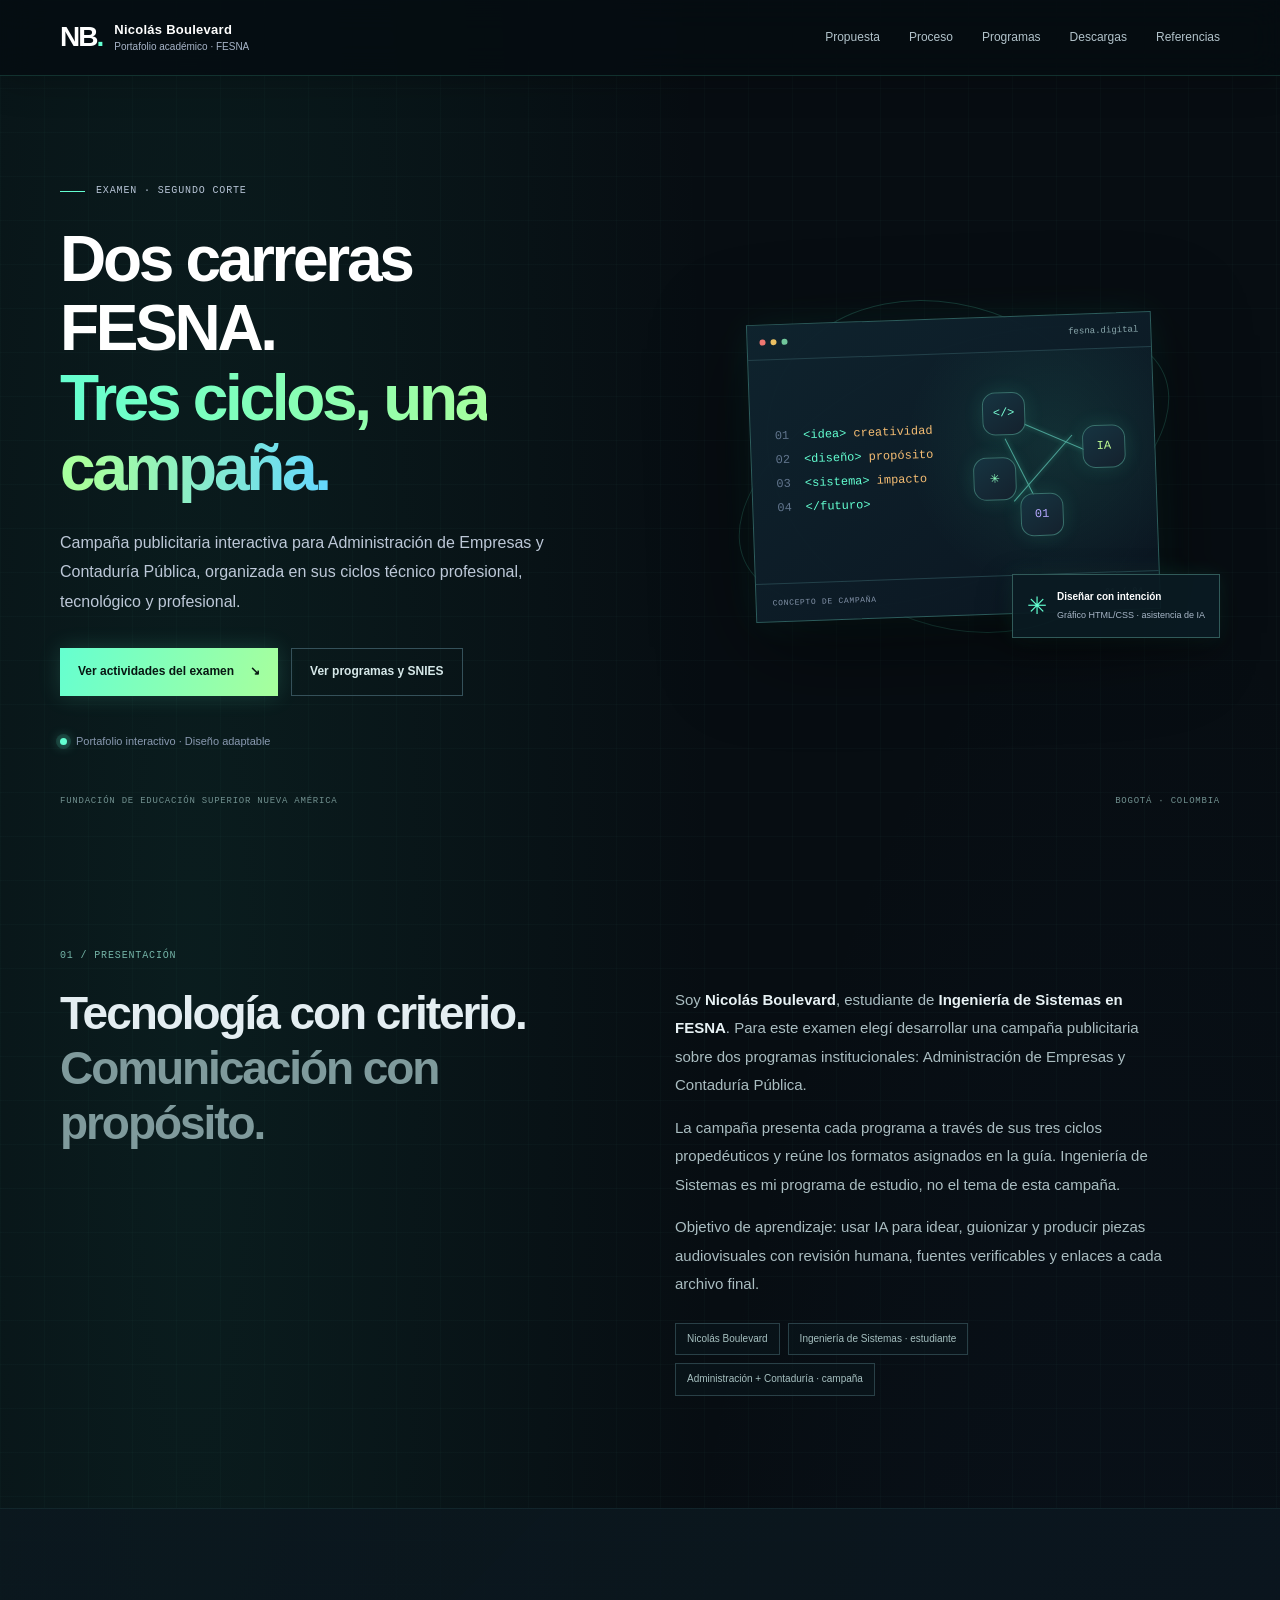
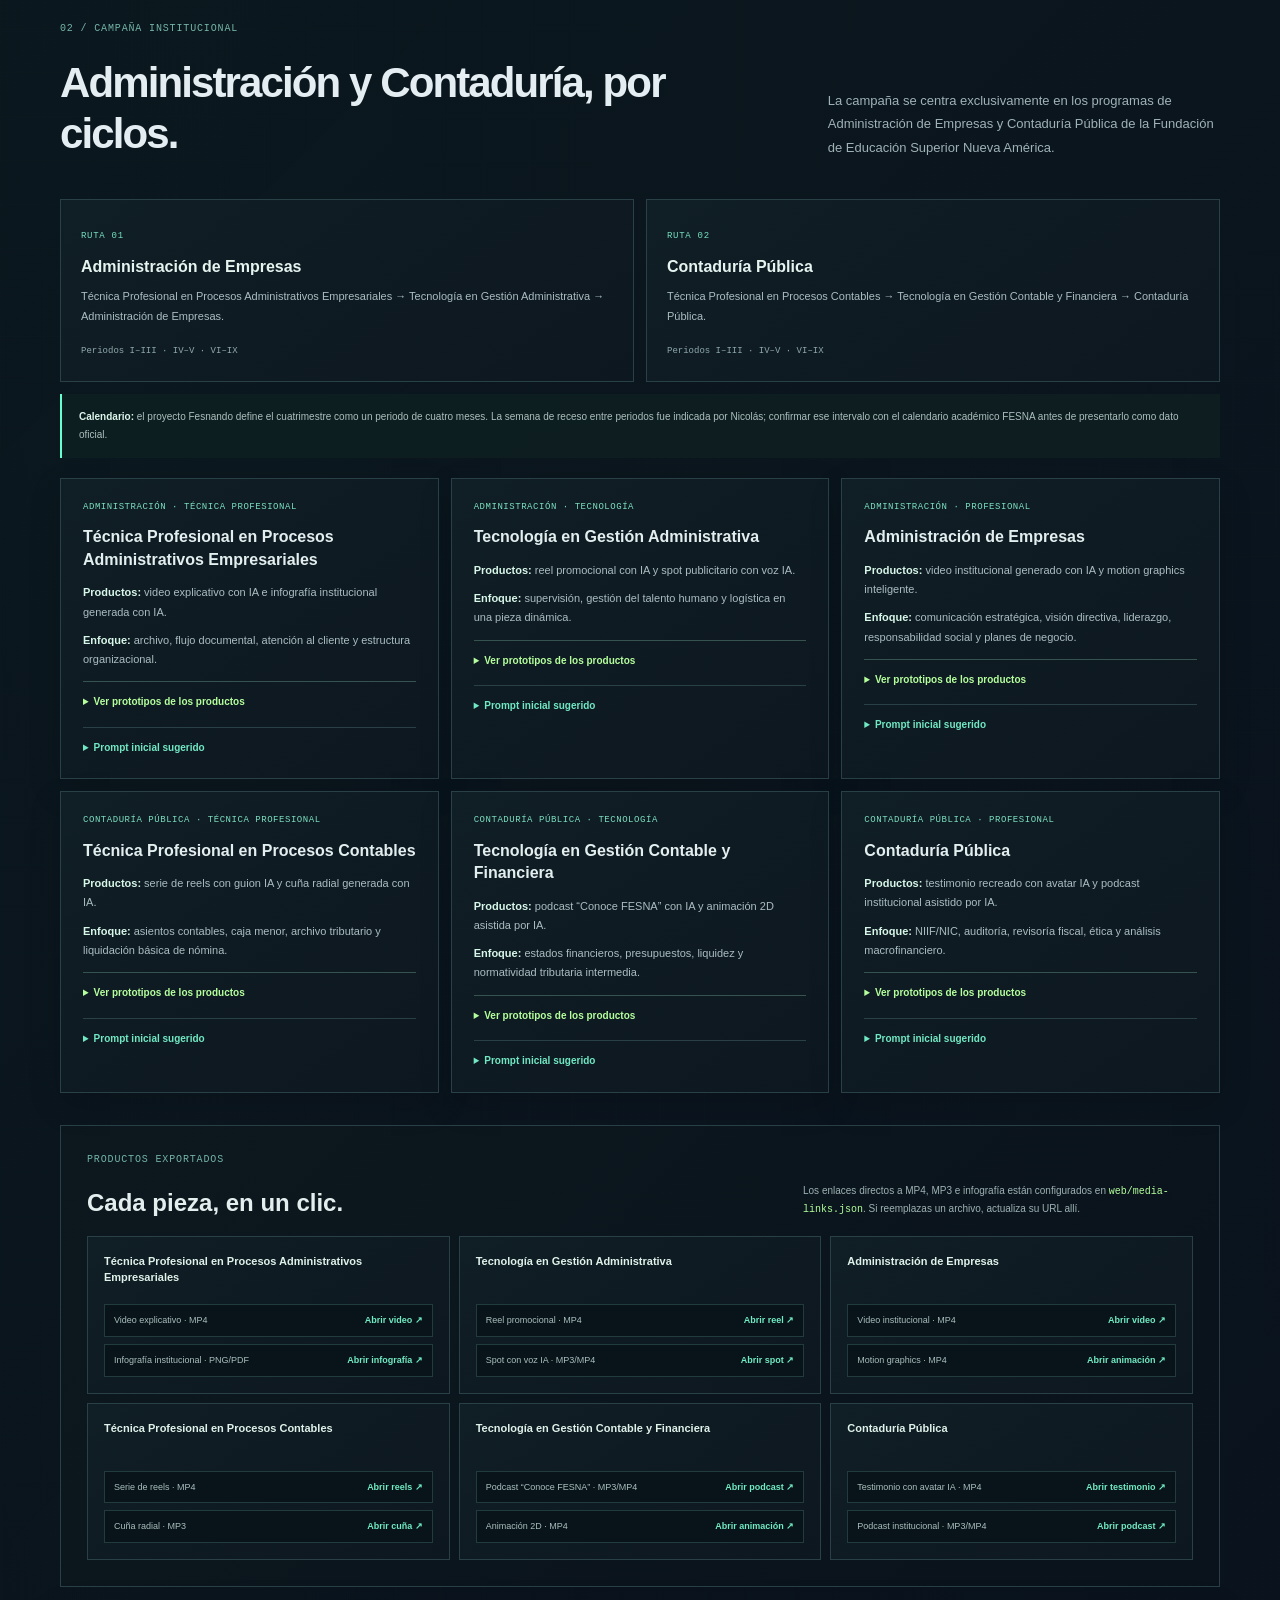
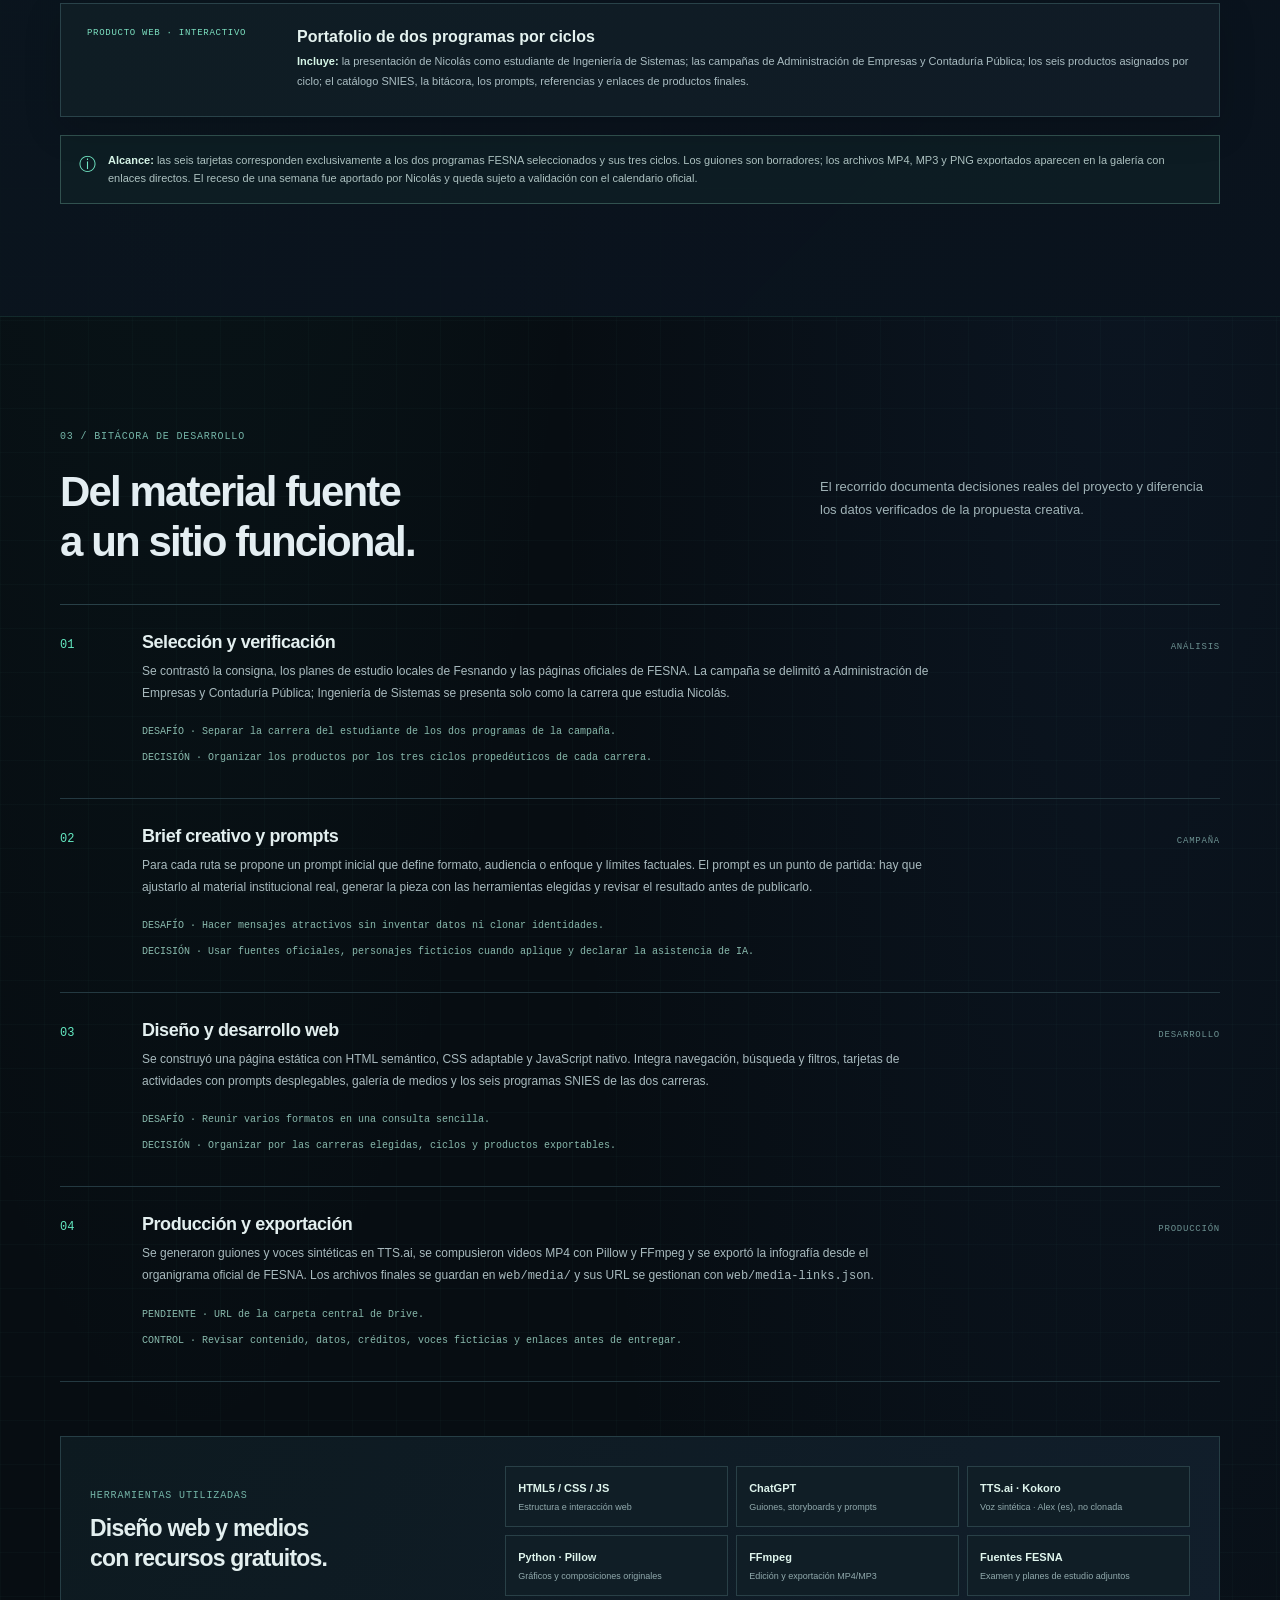
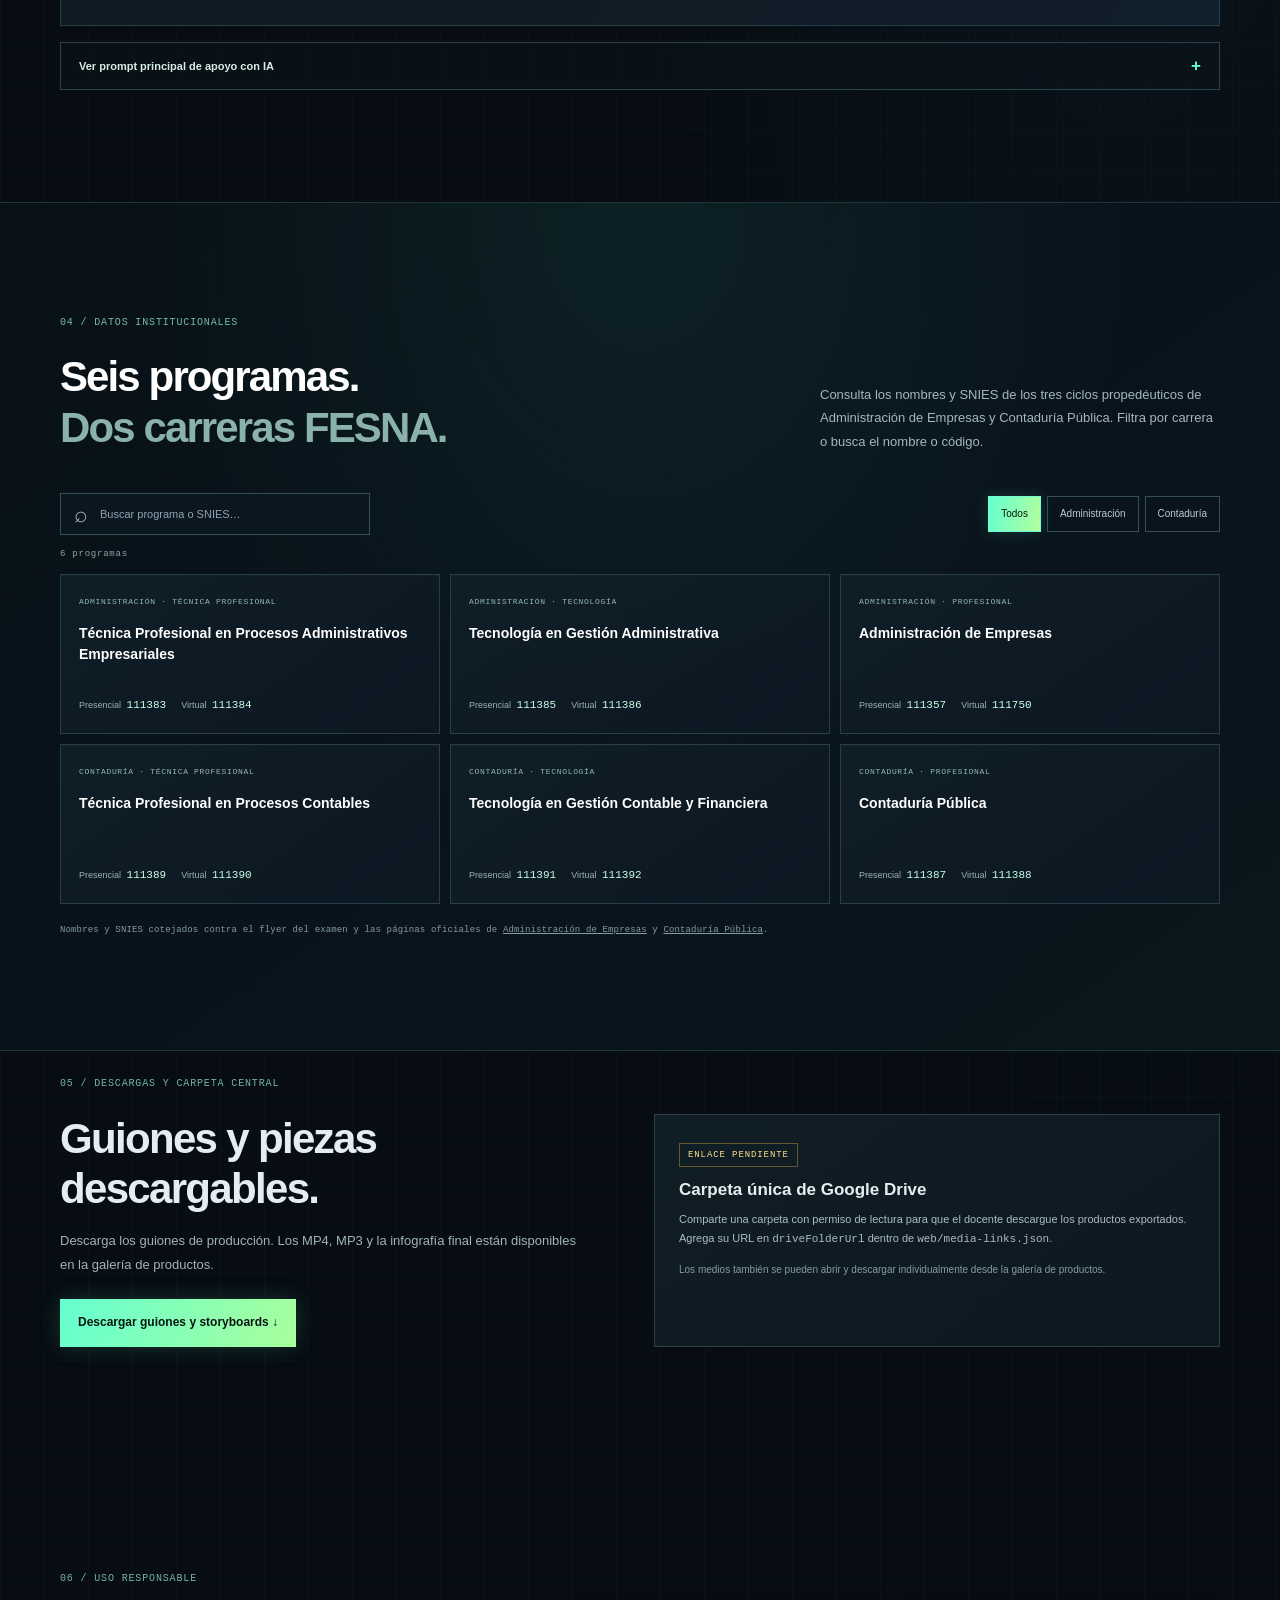
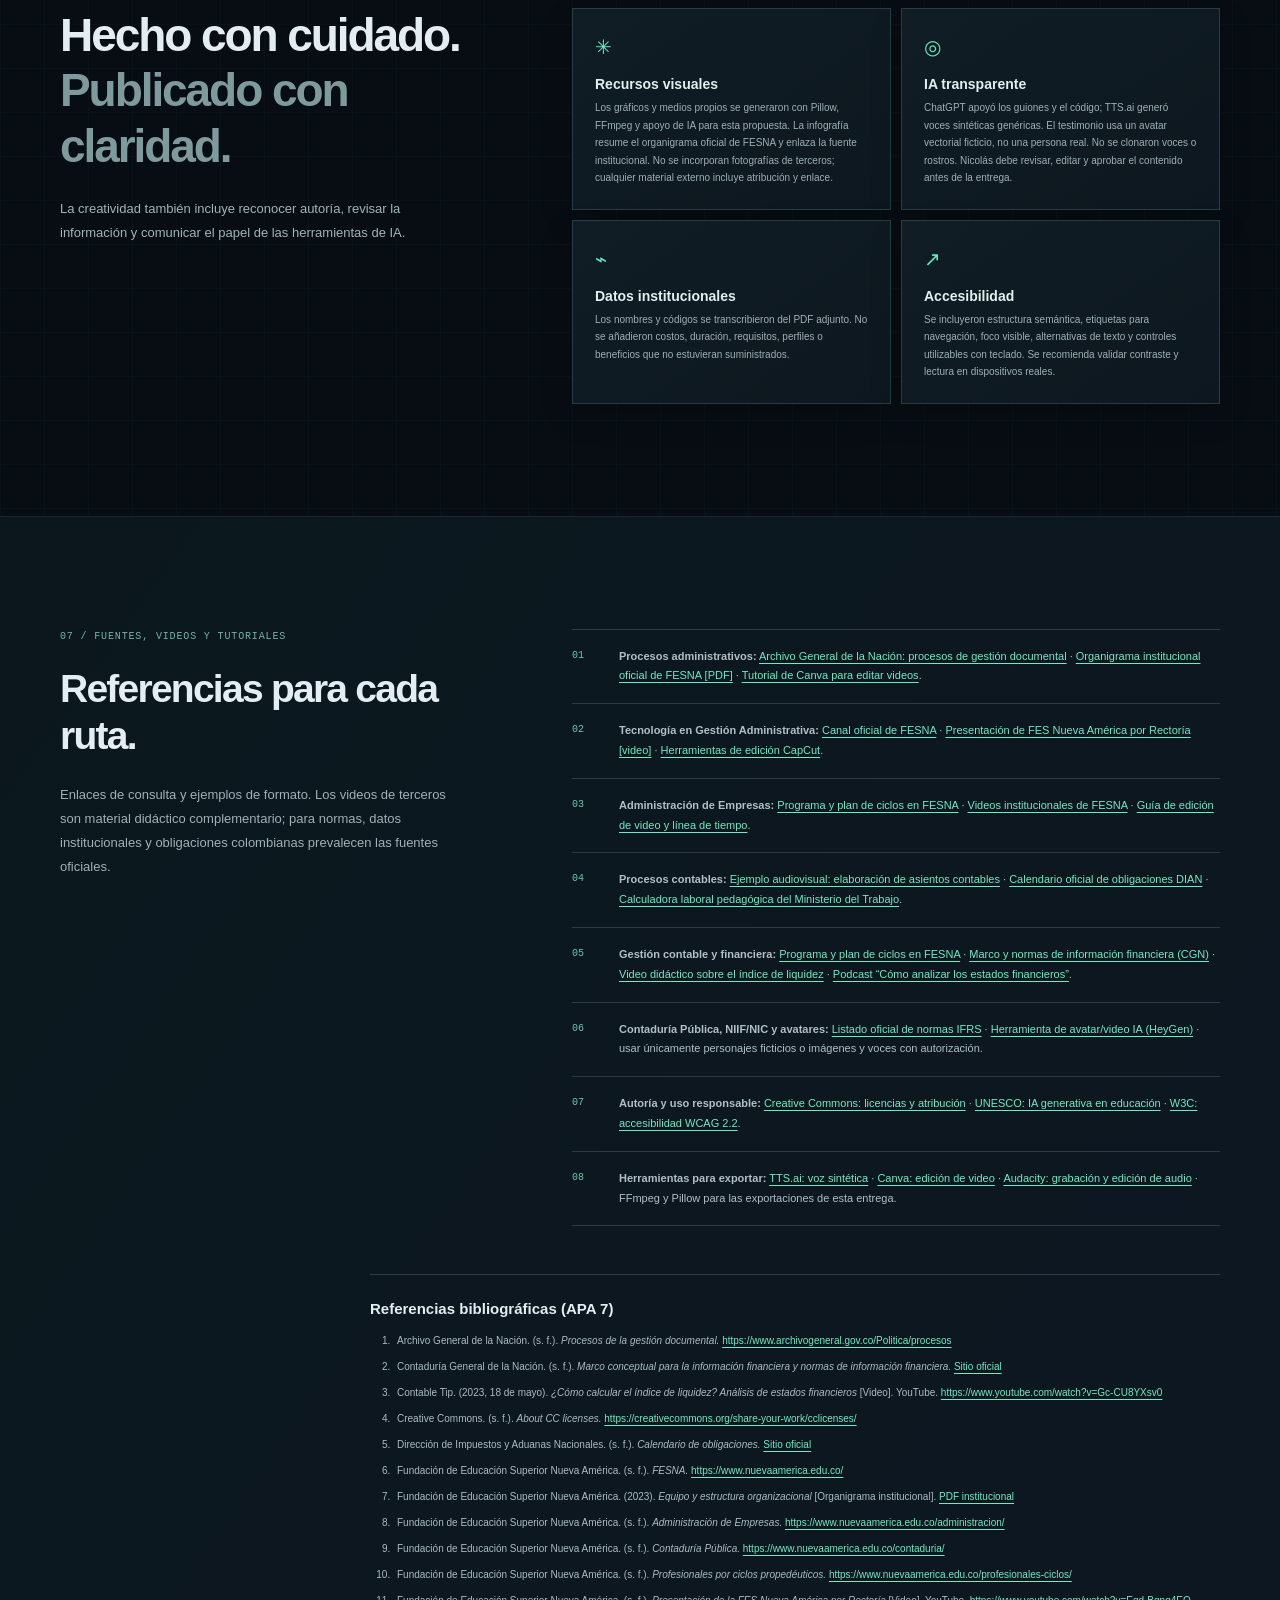
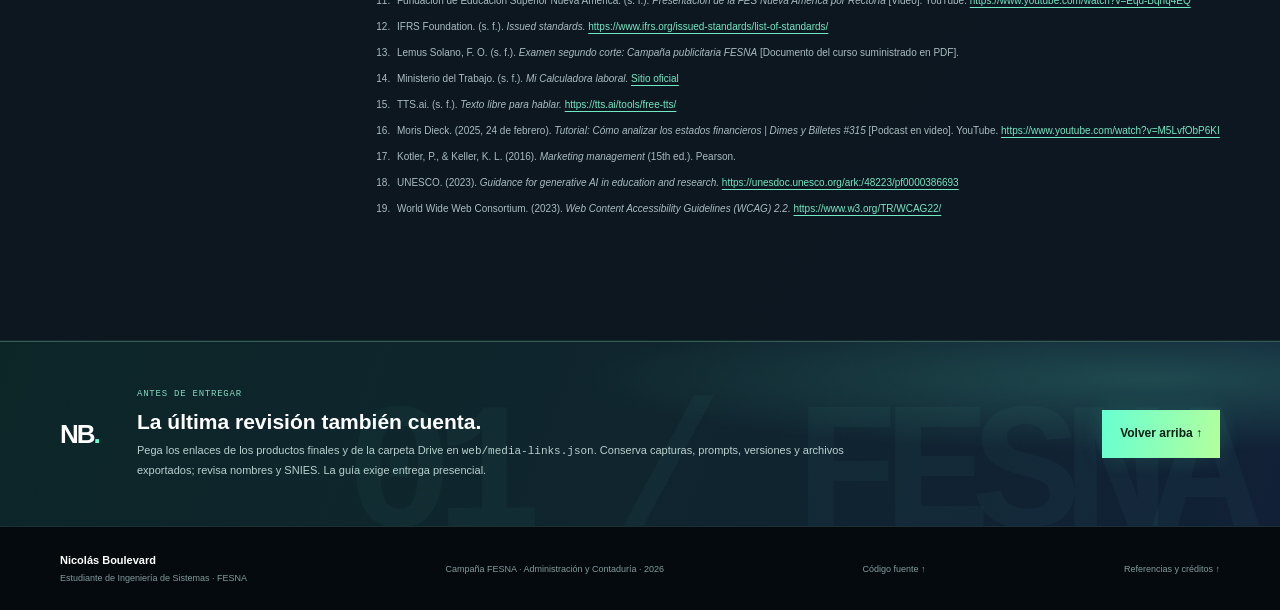
==== commit d4495472: "feat: export and link FESNA campaign media" ====
--- a/web/index.html
+++ b/web/index.html
@@ -79,7 +79,7 @@
         </div>
         <div class="period-note"><strong>Calendario:</strong> el proyecto Fesnando define el cuatrimestre como un periodo de cuatro meses. La semana de receso entre periodos fue indicada por Nicolás; confirmar ese intervalo con el calendario académico FESNA antes de presentarlo como dato oficial.</div>
         <div class="assignment-grid">
-          <article class="assignment-card"><span class="assignment-level">ADMINISTRACIÓN · TÉCNICA PROFESIONAL</span><h3>Técnica Profesional en Procesos Administrativos Empresariales</h3><p><strong>Productos:</strong> video explicativo con IA e infografía institucional generada con IA.</p><p><strong>Enfoque:</strong> procesos operativos (archivo, flujo documental, atención al cliente) y estructura organizacional.</p><details class="sample-details"><summary>Ver prototipos de los productos</summary><div class="sample-content"><h4>Video · “Un documento, una ruta clara”</h4><p><b>Escena 1:</b> llega una solicitud; se recibe y registra. <b>Escena 2:</b> se clasifica y remite al área responsable. <b>Escena 3:</b> se revisa, responde y deja constancia. <b>Escena 4:</b> se archiva para facilitar su consulta según las reglas de la organización. <b>Cierre:</b> “Un flujo definido ayuda a dar seguimiento a cada solicitud”. Visuales: bandeja de entrada, flechas de proceso y archivo.</p><h4>Infografía · “Estructura organizacional: ejemplo académico”</h4><p>Diagrama genérico —no representa el organigrama oficial de FESNA— con Dirección, áreas misionales y áreas de apoyo. Añadir una línea breve sobre la función de cada área solo después de validarla para la organización elegida.</p><p><b>Herramientas posibles:</b> ChatGPT para borrador; Canva o editor equivalente para diagramación; editor de video para montaje. Anotar las herramientas realmente usadas.</p></div></details><details><summary>Prompt inicial sugerido</summary><blockquote>Propón un guion paso a paso para explicar el flujo de documentos y el contenido de una infografía de estructura organizacional. Usa lenguaje claro, separa los ejemplos genéricos de los datos institucionales y señala lo que el estudiante debe validar.</blockquote></details></article>
+          <article class="assignment-card"><span class="assignment-level">ADMINISTRACIÓN · TÉCNICA PROFESIONAL</span><h3>Técnica Profesional en Procesos Administrativos Empresariales</h3><p><strong>Productos:</strong> video explicativo con IA e infografía institucional generada con IA.</p><p><strong>Enfoque:</strong> archivo, flujo documental, atención al cliente y estructura organizacional.</p><details class="sample-details"><summary>Ver prototipos de los productos</summary><div class="sample-content"><h4>Video · “Un documento, una ruta clara”</h4><p><b>Escena 1:</b> llega una solicitud; se recibe y registra. <b>Escena 2:</b> se clasifica y remite al área responsable. <b>Escena 3:</b> se revisa, responde y deja constancia. <b>Escena 4:</b> se archiva para facilitar su consulta según las reglas de la organización. <b>Cierre:</b> “Un flujo definido ayuda a dar seguimiento a cada solicitud”. Visuales: bandeja de entrada, flechas de proceso y archivo.</p><h4>Infografía · Estructura organizacional oficial de FESNA</h4><p>Resumen jerárquico elaborado a partir del organigrama institucional publicado en 2023: Asamblea General → Consejo Superior → Rectoría; ramas Académica y Administrativa y Financiera, más las unidades que reportan a Rectoría. El esquema completo y la atribución están enlazados en Referencias.</p><p><b>Herramientas posibles:</b> ChatGPT para resumir el PDF institucional; Canva o editor equivalente para diagramar. Revisar nombres y relaciones contra la fuente antes de exportar.</p></div></details><details><summary>Prompt inicial sugerido</summary><blockquote>Resume el PDF oficial del organigrama FESNA enlazado como fuente y conviértelo en una infografía legible para estudiantes. Mantén las dependencias y nombres que aparecen en el documento, conserva la jerarquía sin añadir cargos, y agrega la atribución y el enlace a la fuente institucional.</blockquote></details></article>
           <article class="assignment-card"><span class="assignment-level">ADMINISTRACIÓN · TECNOLOGÍA</span><h3>Tecnología en Gestión Administrativa</h3><p><strong>Productos:</strong> reel promocional con IA y spot publicitario con voz IA.</p><p><strong>Enfoque:</strong> supervisión, gestión del talento humano y logística en una pieza dinámica.</p><details class="sample-details"><summary>Ver prototipos de los productos</summary><div class="sample-content"><h4>Reel vertical · duración sugerida: 20 s</h4><p><b>0–4 s:</b> “¿Cómo se conectan las tareas para que una organización avance?” <b>4–11 s:</b> aparecen tres rótulos animados: supervisión, talento humano y logística. <b>11–16 s:</b> “Conoce el programa Tecnología en Gestión Administrativa”. <b>16–20 s:</b> “FESNA · Presencial 111385 · Virtual 111386”. Usar textos grandes y subtítulos.</p><h4>Spot · duración sugerida: 20 s</h4><p><b>Locución propuesta:</b> “Cada organización necesita coordinar personas, procesos y recursos. Conoce Tecnología en Gestión Administrativa de la Fundación de Educación Superior Nueva América. Consulta la información institucional del programa. FESNA: Presencial, SNIES 111385; Virtual, SNIES 111386”. Voz sintética genérica, con licencia de uso; no imitar personas reales.</p><p><b>Herramientas posibles:</b> ChatGPT para guion, editor de video para reel y plataforma de voz IA autorizada para locución. Confirmar pronunciación de nombres y SNIES.</p></div></details><details><summary>Prompt inicial sugerido</summary><blockquote>Escribe guion y plan visual para un reel y una versión de spot con locución sintética para Tecnología en Gestión Administrativa. La guía no fija duraciones: propón una extensión breve y editable. Incluye solo el nombre y SNIES confirmados; no inventes beneficios y no imites la voz de ninguna persona real.</blockquote></details></article>
           <article class="assignment-card"><span class="assignment-level">ADMINISTRACIÓN · PROFESIONAL</span><h3>Administración de Empresas</h3><p><strong>Productos:</strong> video institucional generado con IA y motion graphics inteligente.</p><p><strong>Enfoque:</strong> comunicación estratégica, visión directiva, liderazgo, responsabilidad social y planes de negocio.</p><details class="sample-details"><summary>Ver prototipos de los productos</summary><div class="sample-content"><h4>Video institucional · duración sugerida: 30 s</h4><p><b>0–6 s:</b> pregunta en pantalla: “¿Cómo se transforma una idea en un plan de acción?” <b>6–16 s:</b> una idea se organiza en objetivos, equipo y decisiones. <b>16–24 s:</b> palabras clave: liderazgo, responsabilidad social y visión directiva. <b>24–30 s:</b> “Administración de Empresas · FESNA · Presencial 111357 · Virtual 111750”. No se atribuyen resultados, acreditaciones o beneficios no suministrados.</p><h4>Motion graphics · storyboard propuesto de 4 escenas</h4><p>1) Idea y necesidad. 2) Análisis de contexto. 3) Plan: objetivo, actividades y recursos por definir. 4) Seguimiento y responsabilidad con los grupos involucrados. Cierre con nombre oficial y SNIES. Mantener cifras y gráficas como ilustrativas, no como datos de FESNA.</p><p><b>Herramientas posibles:</b> IA generativa para boceto visual, editor de motion graphics y editor de video. Revisar derechos de uso y rotular datos ilustrativos.</p></div></details><details><summary>Prompt inicial sugerido</summary><blockquote>Diseña un storyboard para video institucional y una secuencia de motion graphics para Administración de Empresas. La guía no especifica duración: propone un ritmo breve y editable. Comunica liderazgo y responsabilidad social con ejemplos visuales genéricos; conserva los SNIES suministrados y no afirmes beneficios ni características institucionales sin fuente.</blockquote></details></article>
           <article class="assignment-card"><span class="assignment-level">CONTADURÍA PÚBLICA · TÉCNICA PROFESIONAL</span><h3>Técnica Profesional en Procesos Contables</h3><p><strong>Productos:</strong> serie de reels con guion IA y cuña radial generada con IA.</p><p><strong>Enfoque:</strong> asientos contables, caja menor, archivo tributario y liquidación básica de nómina.</p><details class="sample-details"><summary>Ver prototipos de los productos</summary><div class="sample-content"><h4>Serie de reels · cuatro temas sugeridos</h4><p><b>1. Asiento:</b> “Identifica la operación, revisa el soporte y determina las cuentas antes de registrar. Débito y crédito deben mantener la igualdad; confirma el tratamiento aplicable”. <b>2. Caja menor:</b> “Registra cada gasto, conserva el comprobante y compara el saldo con el efectivo disponible”. <b>3. Archivo tributario:</b> “Organiza los soportes por periodo y tipo; protege los datos y verifica los plazos vigentes”. <b>4. Nómina básica:</b> “Reúne novedades, revisa conceptos aplicables y verifica cálculos con la norma vigente antes de liquidar”. La guía no especifica número de reels ni duración.</p><h4>Cuña radial · borrador de locución</h4><p>“¿Estás aprendiendo contabilidad? Un soporte claro, un registro ordenado y una revisión cuidadosa hacen la diferencia. Explora los conceptos de procesos contables y verifica siempre las reglas vigentes para cada caso. FESNA: Técnica Profesional en Procesos Contables. Presencial, SNIES 111389; Virtual, SNIES 111390”. Ajustar la extensión y validar el contenido contable.</p><p><b>Herramientas posibles:</b> ChatGPT para borradores, editor de audio y voz sintética autorizada. Validar conceptos con fuentes académicas y normativa actual.</p></div></details><details><summary>Prompt inicial sugerido</summary><blockquote>Escribe guiones breves para una serie de reels educativos sobre asientos contables, caja menor, archivo tributario y nómina básica, más una cuña radial promocional de Técnica Profesional en Procesos Contables. No inventes cantidad, duración, cifras ni normas; indica qué debe validarse con fuentes colombianas vigentes.</blockquote></details></article>
@@ -87,7 +87,7 @@
           <article class="assignment-card"><span class="assignment-level">CONTADURÍA PÚBLICA · PROFESIONAL</span><h3>Contaduría Pública</h3><p><strong>Productos:</strong> testimonio recreado con avatar IA y podcast institucional asistido por IA.</p><p><strong>Enfoque:</strong> NIIF/NIC, auditoría, revisoría fiscal, ética y análisis macrofinanciero.</p><details class="sample-details"><summary>Ver prototipos de los productos</summary><div class="sample-content"><h4>Testimonio demostrativo · personaje ficticio</h4><p><b>Rótulo permanente:</b> “Avatar y testimonio ficticios, creados con IA; no representan a un egresado o experto real”. <b>Guion:</b> “En este ejemplo académico, Valeria —personaje ficticio— explica que el juicio profesional requiere estudiar la norma aplicable, documentar evidencia y actuar con ética. En una auditoría, las conclusiones deben basarse en procedimientos y evidencia suficiente; cada caso exige revisar los estándares vigentes”. No presentarlo como experiencia laboral real.</p><h4>Podcast institucional · escaleta de 4 minutos</h4><p><b>0:00–0:30:</b> bienvenida y declaración de contenido educativo. <b>0:30–1:30:</b> pregunta guía sobre ética en auditoría. <b>1:30–2:40:</b> diálogo entre presentador y especialista ficticio sobre evidencia, independencia y documentación. <b>2:40–3:30:</b> mención general de NIIF/NIC, sin interpretación de una norma concreta no verificada. <b>3:30–4:00:</b> conclusión y referencias a consultar. Identificar las voces sintéticas en créditos.</p><p><b>Herramientas posibles:</b> IA de texto para borrador; avatar y voz sintética con licencias y avisos claros; editor de audio. No clonar personas ni atribuir declaraciones a FESNA.</p></div></details><details><summary>Prompt inicial sugerido</summary><blockquote>Crea un guion demostrativo con una persona totalmente ficticia para explicar la importancia de ética y evidencia en auditoría, y una escaleta de podcast institucional. Etiqueta el avatar como ficticio, no inventes citas ni experiencia real, no clones voces o rostros y marca las normas que deben comprobarse.</blockquote></details></article>
         </div>
         <section class="media-gallery" id="productos" aria-labelledby="media-gallery-title">
-          <div class="media-gallery-heading"><div><div class="section-kicker">PRODUCTOS FINALES</div><h3 id="media-gallery-title">Cada pieza, en un clic.</h3></div><p>Al exportar los archivos, pega sus enlaces en <code>web/media-links.json</code>. Se mostrarán como botones aquí y en el sitio publicado.</p></div>
+          <div class="media-gallery-heading"><div><div class="section-kicker">PRODUCTOS EXPORTADOS</div><h3 id="media-gallery-title">Cada pieza, en un clic.</h3></div><p>Los enlaces directos a MP4, MP3 e infografía están configurados en <code>web/media-links.json</code>. Si reemplazas un archivo, actualiza su URL allí.</p></div>
           <div class="media-group-grid">
             <article class="media-group"><h4>Técnica Profesional en Procesos Administrativos Empresariales</h4><div class="media-slot" data-media-id="admin-tp-video"><span>Video explicativo · MP4</span><a href="#" hidden target="_blank" rel="noopener noreferrer">Abrir video ↗</a><small>Enlace por agregar</small></div><div class="media-slot" data-media-id="admin-tp-infografia"><span>Infografía institucional · PNG/PDF</span><a href="#" hidden target="_blank" rel="noopener noreferrer">Abrir infografía ↗</a><small>Enlace por agregar</small></div></article>
             <article class="media-group"><h4>Tecnología en Gestión Administrativa</h4><div class="media-slot" data-media-id="admin-tec-reel"><span>Reel promocional · MP4</span><a href="#" hidden target="_blank" rel="noopener noreferrer">Abrir reel ↗</a><small>Enlace por agregar</small></div><div class="media-slot" data-media-id="admin-tec-spot"><span>Spot con voz IA · MP3/MP4</span><a href="#" hidden target="_blank" rel="noopener noreferrer">Abrir spot ↗</a><small>Enlace por agregar</small></div></article>
@@ -98,7 +98,7 @@
           </div>
         </section>
         <div class="activity-summary"><span class="activity-label">PRODUCTO WEB · INTERACTIVO</span><div><h3>Portafolio de dos programas por ciclos</h3><p><strong>Incluye:</strong> la presentación de Nicolás como estudiante de Ingeniería de Sistemas; las campañas de Administración de Empresas y Contaduría Pública; los seis productos asignados por ciclo; el catálogo SNIES, la bitácora, los prompts, referencias y enlaces de productos finales.</p></div></div>
-        <div class="disclaimer"><span aria-hidden="true">ⓘ</span><p><strong>Alcance:</strong> las seis tarjetas corresponden exclusivamente a los dos programas FESNA seleccionados y sus tres ciclos. Los guiones son prototipos; los enlaces de medios finales se activarán al pegar URL reales en <code>web/media-links.json</code>. El receso de una semana es un dato aportado por Nicolás y se deja por validar con el calendario oficial.</p></div>
+        <div class="disclaimer"><span aria-hidden="true">ⓘ</span><p><strong>Alcance:</strong> las seis tarjetas corresponden exclusivamente a los dos programas FESNA seleccionados y sus tres ciclos. Los guiones son borradores; los archivos MP4, MP3 y PNG exportados aparecen en la galería con enlaces directos. El receso de una semana fue aportado por Nicolás y queda sujeto a validación con el calendario oficial.</p></div>
       </div>
     </section>
 
@@ -108,11 +108,11 @@
       <div class="process-list">
         <article class="process-item"><span class="process-no">01</span><div><h3>Selección y verificación</h3><p>Se contrastó la consigna, los planes de estudio locales de Fesnando y las páginas oficiales de FESNA. La campaña se delimitó a Administración de Empresas y Contaduría Pública; Ingeniería de Sistemas se presenta solo como la carrera que estudia Nicolás.</p><span class="process-outcome">DESAFÍO · Separar la carrera del estudiante de los dos programas de la campaña.<br>DECISIÓN · Organizar los productos por los tres ciclos propedéuticos de cada carrera.</span></div><span class="process-type">ANÁLISIS</span></article>
         <article class="process-item"><span class="process-no">02</span><div><h3>Brief creativo y prompts</h3><p>Para cada ruta se propone un prompt inicial que define formato, audiencia o enfoque y límites factuales. El prompt es un punto de partida: hay que ajustarlo al material institucional real, generar la pieza con las herramientas elegidas y revisar el resultado antes de publicarlo.</p><span class="process-outcome">DESAFÍO · Hacer mensajes atractivos sin inventar datos ni clonar identidades.<br>DECISIÓN · Usar fuentes oficiales, personajes ficticios cuando aplique y declarar la asistencia de IA.</span></div><span class="process-type">CAMPAÑA</span></article>
-        <article class="process-item"><span class="process-no">03</span><div><h3>Diseño y desarrollo web</h3><p>Se construyó una página estática con HTML semántico, CSS adaptable y JavaScript nativo. Integra navegación, búsqueda y filtros, tarjetas de actividades con prompts desplegables y la oferta académica con SNIES transcritos del PDF.</p><span class="process-outcome">DESAFÍO · Reunir varios formatos en una consulta sencilla.<br>DECISIÓN · Organizar por nivel y área; probar interacciones y diseño adaptable.</span></div><span class="process-type">DESARROLLO</span></article>
-        <article class="process-item"><span class="process-no">04</span><div><h3>Exportación y enlaces</h3><p>Exportar los productos que correspondan a cada ciclo; subirlos a la carpeta única de Drive; pegar las URL compartidas en <code>web/media-links.json</code>; probar cada enlace y conservar capturas, prompts y versiones finales.</p><span class="process-outcome">PENDIENTE · URLs reales de medios y carpeta Drive.<br>CONTROL · Revisar datos, atribuciones, voces sintéticas y productos antes de publicar.</span></div><span class="process-type">VALIDACIÓN</span></article>
-      </div>
-      <div class="tools-row"><div><div class="section-kicker">HERRAMIENTAS UTILIZADAS</div><h3>Una web liviana,<br>sin dependencias externas.</h3></div><div class="tool-chips"><span><b>HTML5</b><small>Estructura semántica</small></span><span><b>CSS3</b><small>Diseño adaptable</small></span><span><b>JavaScript</b><small>Interacción y búsqueda</small></span><span><b>SVG / CSS</b><small>Gráficos originales</small></span><span><b>ChatGPT</b><small>Apoyo de redacción y organización; revisión humana</small></span><span><b>PDF del examen</b><small>Fuente institucional suministrada</small></span></div></div>
-      <details class="prompt-details"><summary>Ver prompt principal de apoyo con IA</summary><div class="prompt-content"><p><strong>Herramienta:</strong> ChatGPT, como apoyo para organizar los requisitos, proponer textos y prompts, y desarrollar el código inicial del portafolio. Los nombres y códigos se cotejaron con el PDF suministrado y las páginas institucionales enlazadas. Nicolás debe revisar, editar y aprobar el resultado y registrar las herramientas que efectivamente use para producir sus piezas.</p><blockquote>“A partir del examen de FESNA y los planes de estudio institucionales adjuntos, prepara un portafolio web responsive para Nicolás Boulevard, estudiante de Ingeniería de Sistemas. La campaña debe centrarse solamente en Administración de Empresas y Contaduría Pública, cada una presentada por sus ciclos Técnico Profesional, Tecnológico y Profesional. Conserva los nombres y SNIES de la fuente. Documenta los productos de la consigna, los prompts, el proceso, las herramientas, las fuentes y un enlace pendiente por producto para agregar las URL finales. No inventes beneficios, requisitos ni calendarios. Señala como dato por verificar el receso de una semana entre cuatrimestres.”</blockquote><p class="small-note">Este sitio contiene borradores textuales, no genera por sí mismo medios finales. Las herramientas y enlaces de productos se completan cuando Nicolás los produzca y exporte.</p></div></details>
+        <article class="process-item"><span class="process-no">03</span><div><h3>Diseño y desarrollo web</h3><p>Se construyó una página estática con HTML semántico, CSS adaptable y JavaScript nativo. Integra navegación, búsqueda y filtros, tarjetas de actividades con prompts desplegables, galería de medios y los seis programas SNIES de las dos carreras.</p><span class="process-outcome">DESAFÍO · Reunir varios formatos en una consulta sencilla.<br>DECISIÓN · Organizar por las carreras elegidas, ciclos y productos exportables.</span></div><span class="process-type">DESARROLLO</span></article>
+        <article class="process-item"><span class="process-no">04</span><div><h3>Producción y exportación</h3><p>Se generaron guiones y voces sintéticas en TTS.ai, se compusieron videos MP4 con Pillow y FFmpeg y se exportó la infografía desde el organigrama oficial de FESNA. Los archivos finales se guardan en <code>web/media/</code> y sus URL se gestionan con <code>web/media-links.json</code>.</p><span class="process-outcome">PENDIENTE · URL de la carpeta central de Drive.<br>CONTROL · Revisar contenido, datos, créditos, voces ficticias y enlaces antes de entregar.</span></div><span class="process-type">PRODUCCIÓN</span></article>
+      </div>
+      <div class="tools-row"><div><div class="section-kicker">HERRAMIENTAS UTILIZADAS</div><h3>Diseño web y medios<br>con recursos gratuitos.</h3></div><div class="tool-chips"><span><b>HTML5 / CSS / JS</b><small>Estructura e interacción web</small></span><span><b>ChatGPT</b><small>Guiones, storyboards y prompts</small></span><span><b>TTS.ai · Kokoro</b><small>Voz sintética · Alex (es), no clonada</small></span><span><b>Python · Pillow</b><small>Gráficos y composiciones originales</small></span><span><b>FFmpeg</b><small>Edición y exportación MP4/MP3</small></span><span><b>Fuentes FESNA</b><small>Examen y planes de estudio adjuntos</small></span></div></div>
+      <details class="prompt-details"><summary>Ver prompt principal de apoyo con IA</summary><div class="prompt-content"><p><strong>Herramientas:</strong> ChatGPT para organizar la consigna, redactar los guiones y programar la web; TTS.ai (Kokoro, voz Alex en español) para voces genéricas; Pillow y FFmpeg para crear y exportar los medios. Las voces son sintéticas y no clonan personas. Los datos se cotejaron con la guía, los planes locales de Fesnando y las páginas oficiales de FESNA.</p><blockquote>“A partir del examen de FESNA y los planes de estudio institucionales, prepara un portafolio web para Nicolás Boulevard, estudiante de Ingeniería de Sistemas. La campaña debe centrarse exclusivamente en Administración de Empresas y Contaduría Pública, cada una por sus ciclos Técnico Profesional, Tecnología y Profesional. Conserva nombres y SNIES de la fuente. Desarrolla guiones y storyboards para los productos asignados, usa una voz sintética genérica sin clonar personas, resume el organigrama oficial con atribución, incluye enlaces verificables y deja un espacio de URL para cada exportación. No inventes datos institucionales. Marca el receso semanal entre cuatrimestres como información aportada por el estudiante, pendiente de verificación con el calendario oficial.”</blockquote><p class="small-note">Los medios exportados son borradores de campaña con voz sintética y gráficos originales. Nicolás debe revisarlos y aprobarlos antes de entregarlos.</p></div></details>
     </section>
 
     <section class="programs-section section-pad" id="programas" aria-labelledby="programs-title">
@@ -146,8 +146,8 @@
     <section class="delivery-section section-wrap section-pad" id="descargas" aria-labelledby="delivery-title">
       <div class="section-kicker">05 / DESCARGAS Y CARPETA CENTRAL</div>
       <div class="delivery-grid">
-        <div><h2 id="delivery-title">Guiones y piezas descargables.</h2><p>Descarga los seis borradores de campaña. Los videos, pódcast, reels, infografías y animaciones finales se enlazarán cuando estén exportados.</p><a class="button button-primary" href="entregables/guiones-prototipo.md" download>Descargar guiones y storyboards ↓</a></div>
-        <div class="drive-card"><span class="drive-status" id="drive-link-pending">ENLACE PENDIENTE</span><h3>Carpeta única de Google Drive</h3><p>Comparte una carpeta con permiso de lectura para que el docente descargue los productos exportados. Agrega su URL en <code>driveFolderUrl</code> dentro de <code>web/media-links.json</code>.</p><a id="drive-folder-link" class="button button-quiet" href="#" target="_blank" rel="noopener noreferrer" hidden>Abrir carpeta de Drive ↗</a><p class="small-note">Los archivos finales se enlazan individualmente desde la galería de productos. Los prototipos de esta página todavía no son exportaciones multimedia.</p></div>
+        <div><h2 id="delivery-title">Guiones y piezas descargables.</h2><p>Descarga los guiones de producción. Los MP4, MP3 y la infografía final están disponibles en la galería de productos.</p><a class="button button-primary" href="entregables/guiones-prototipo.md" download>Descargar guiones y storyboards ↓</a></div>
+        <div class="drive-card"><span class="drive-status" id="drive-link-pending">ENLACE PENDIENTE</span><h3>Carpeta única de Google Drive</h3><p>Comparte una carpeta con permiso de lectura para que el docente descargue los productos exportados. Agrega su URL en <code>driveFolderUrl</code> dentro de <code>web/media-links.json</code>.</p><a id="drive-folder-link" class="button button-quiet" href="#" target="_blank" rel="noopener noreferrer" hidden>Abrir carpeta de Drive ↗</a><p class="small-note">Los medios también se pueden abrir y descargar individualmente desde la galería de productos.</p></div>
       </div>
     </section>
 
@@ -156,8 +156,8 @@
       <div class="responsibility-grid">
         <div><h2 id="responsibility-title">Hecho con cuidado.<br><span>Publicado con claridad.</span></h2><p>La creatividad también incluye reconocer autoría, revisar la información y comunicar el papel de las herramientas de IA.</p></div>
         <div class="responsibility-cards">
-          <article><span class="responsibility-icon">✳</span><h3>Recursos visuales</h3><p>Los gráficos vectoriales y decorativos se implementaron con HTML y CSS para esta propuesta, con asistencia de ChatGPT; no se incorporan fotografías de terceros. Nicolás debe revisarlos y declarar la autoría de los ajustes que realice. Para recursos externos, incluir autor, fuente, enlace y licencia.</p></article>
-          <article><span class="responsibility-icon">◎</span><h3>IA transparente</h3><p>ChatGPT apoyó la organización del contenido y el código. El contenido debe revisarse, editarse y aprobarse por el estudiante. Los prompts sugieren formatos; este sitio no contiene voces, rostros, avatares ni testimonios generados.</p></article>
+          <article><span class="responsibility-icon">✳</span><h3>Recursos visuales</h3><p>Los gráficos y medios propios se generaron con Pillow, FFmpeg y apoyo de IA para esta propuesta. La infografía resume el organigrama oficial de FESNA y enlaza la fuente institucional. No se incorporan fotografías de terceros; cualquier material externo incluye atribución y enlace.</p></article>
+          <article><span class="responsibility-icon">◎</span><h3>IA transparente</h3><p>ChatGPT apoyó los guiones y el código; TTS.ai generó voces sintéticas genéricas. El testimonio usa un avatar vectorial ficticio, no una persona real. No se clonaron voces o rostros. Nicolás debe revisar, editar y aprobar el contenido antes de la entrega.</p></article>
           <article><span class="responsibility-icon">⌁</span><h3>Datos institucionales</h3><p>Los nombres y códigos se transcribieron del PDF adjunto. No se añadieron costos, duración, requisitos, perfiles o beneficios que no estuvieran suministrados.</p></article>
           <article><span class="responsibility-icon">↗</span><h3>Accesibilidad</h3><p>Se incluyeron estructura semántica, etiquetas para navegación, foco visible, alternativas de texto y controles utilizables con teclado. Se recomienda validar contraste y lectura en dispositivos reales.</p></article>
         </div>
@@ -168,14 +168,14 @@
       <div class="section-wrap">
         <div class="references-wrap"><div><div class="section-kicker">07 / FUENTES, VIDEOS Y TUTORIALES</div><h2 id="references-title">Referencias para cada ruta.</h2><p>Enlaces de consulta y ejemplos de formato. Los videos de terceros son material didáctico complementario; para normas, datos institucionales y obligaciones colombianas prevalecen las fuentes oficiales.</p></div>
           <div class="references-list">
-            <article><span>01</span><p><strong>Procesos administrativos:</strong> <a href="https://www.archivogeneral.gov.co/Politica/procesos" target="_blank" rel="noopener noreferrer">Archivo General de la Nación: procesos de gestión documental</a> · <a href="https://www.nuevaamerica.edu.co/estructura-organizacional/" target="_blank" rel="noopener noreferrer">Estructura organizacional oficial de FESNA</a> · <a href="https://www.canva.com/help/creating-and-editing-videos/" target="_blank" rel="noopener noreferrer">Tutorial de Canva para editar videos</a>.</p></article>
+            <article><span>01</span><p><strong>Procesos administrativos:</strong> <a href="https://www.archivogeneral.gov.co/Politica/procesos" target="_blank" rel="noopener noreferrer">Archivo General de la Nación: procesos de gestión documental</a> · <a href="https://www.nuevaamerica.edu.co/wp-content/uploads/2023/06/Estructura-Organizacional.pdf" target="_blank" rel="noopener noreferrer">Organigrama institucional oficial de FESNA [PDF]</a> · <a href="https://www.canva.com/help/creating-and-editing-videos/" target="_blank" rel="noopener noreferrer">Tutorial de Canva para editar videos</a>.</p></article>
             <article><span>02</span><p><strong>Tecnología en Gestión Administrativa:</strong> <a href="https://www.youtube.com/fesna" target="_blank" rel="noopener noreferrer">Canal oficial de FESNA</a> · <a href="https://www.youtube.com/watch?v=Eqd-Bqnq4EQ" target="_blank" rel="noopener noreferrer">Presentación de FES Nueva América por Rectoría [video]</a> · <a href="https://www.capcut.com/es-es/tools" target="_blank" rel="noopener noreferrer">Herramientas de edición CapCut</a>.</p></article>
             <article><span>03</span><p><strong>Administración de Empresas:</strong> <a href="https://www.nuevaamerica.edu.co/administracion/" target="_blank" rel="noopener noreferrer">Programa y plan de ciclos en FESNA</a> · <a href="https://www.youtube.com/fesna" target="_blank" rel="noopener noreferrer">Videos institucionales de FESNA</a> · <a href="https://www.canva.com/help/creating-and-editing-videos/" target="_blank" rel="noopener noreferrer">Guía de edición de video y línea de tiempo</a>.</p></article>
             <article><span>04</span><p><strong>Procesos contables:</strong> <a href="https://www.youtube.com/watch?v=cGu_rj912NU" target="_blank" rel="noopener noreferrer">Ejemplo audiovisual: elaboración de asientos contables</a> · <a href="https://www.dian.gov.co/Contribuyentes-Plus/Paginas/Calendario-de-obligaciones.aspx" target="_blank" rel="noopener noreferrer">Calendario oficial de obligaciones DIAN</a> · <a href="https://www.mintrabajo.gov.co/atencion-al-ciudadano/tramites-y-servicios/mi-calculadora" target="_blank" rel="noopener noreferrer">Calculadora laboral pedagógica del Ministerio del Trabajo</a>.</p></article>
             <article><span>05</span><p><strong>Gestión contable y financiera:</strong> <a href="https://www.nuevaamerica.edu.co/contaduria/" target="_blank" rel="noopener noreferrer">Programa y plan de ciclos en FESNA</a> · <a href="https://www.contaduria.gov.co/marco-conceptual-para-la-informacion-financiera-y-normas-de-informacion-financiera" target="_blank" rel="noopener noreferrer">Marco y normas de información financiera (CGN)</a> · <a href="https://www.youtube.com/watch?v=Gc-CU8YXsv0" target="_blank" rel="noopener noreferrer">Video didáctico sobre el índice de liquidez</a> · <a href="https://www.youtube.com/watch?v=M5LvfObP6KI" target="_blank" rel="noopener noreferrer">Podcast “Cómo analizar los estados financieros”</a>.</p></article>
             <article><span>06</span><p><strong>Contaduría Pública, NIIF/NIC y avatares:</strong> <a href="https://www.ifrs.org/issued-standards/list-of-standards/" target="_blank" rel="noopener noreferrer">Listado oficial de normas IFRS</a> · <a href="https://www.heygen.com/es-es/" target="_blank" rel="noopener noreferrer">Herramienta de avatar/video IA (HeyGen)</a> · usar únicamente personajes ficticios o imágenes y voces con autorización.</p></article>
             <article><span>07</span><p><strong>Autoría y uso responsable:</strong> <a href="https://creativecommons.org/share-your-work/cclicenses/" target="_blank" rel="noopener noreferrer">Creative Commons: licencias y atribución</a> · <a href="https://unesdoc.unesco.org/ark:/48223/pf0000386693" target="_blank" rel="noopener noreferrer">UNESCO: IA generativa en educación</a> · <a href="https://www.w3.org/TR/WCAG22/" target="_blank" rel="noopener noreferrer">W3C: accesibilidad WCAG 2.2</a>.</p></article>
-            <article><span>08</span><p><strong>Herramientas para exportar:</strong> <a href="https://www.canva.com/help/creating-and-editing-videos/" target="_blank" rel="noopener noreferrer">Canva: video, recursos de audio y exportación</a> · <a href="https://www.audacityteam.org/" target="_blank" rel="noopener noreferrer">Audacity: grabación y edición de audio</a> · <a href="https://www.capcut.com/es-es/tools" target="_blank" rel="noopener noreferrer">CapCut: video y audio</a>. Verificar planes, derechos y funciones disponibles antes de producir.</p></article>
+            <article><span>08</span><p><strong>Herramientas para exportar:</strong> <a href="https://tts.ai/tools/free-tts/" target="_blank" rel="noopener noreferrer">TTS.ai: voz sintética</a> · <a href="https://www.canva.com/help/creating-and-editing-videos/" target="_blank" rel="noopener noreferrer">Canva: edición de video</a> · <a href="https://www.audacityteam.org/" target="_blank" rel="noopener noreferrer">Audacity: grabación y edición de audio</a> · FFmpeg y Pillow para las exportaciones de esta entrega.</p></article>
           </div>
         </div>
         <div class="apa-references"><h3>Referencias bibliográficas (APA 7)</h3><ol>
@@ -185,6 +185,7 @@
           <li>Creative Commons. (s. f.). <em>About CC licenses.</em> <a href="https://creativecommons.org/share-your-work/cclicenses/" target="_blank" rel="noopener noreferrer">https://creativecommons.org/share-your-work/cclicenses/</a></li>
           <li>Dirección de Impuestos y Aduanas Nacionales. (s. f.). <em>Calendario de obligaciones.</em> <a href="https://www.dian.gov.co/Contribuyentes-Plus/Paginas/Calendario-de-obligaciones.aspx" target="_blank" rel="noopener noreferrer">Sitio oficial</a></li>
           <li>Fundación de Educación Superior Nueva América. (s. f.). <em>FESNA.</em> <a href="https://www.nuevaamerica.edu.co/" target="_blank" rel="noopener noreferrer">https://www.nuevaamerica.edu.co/</a></li>
+          <li>Fundación de Educación Superior Nueva América. (2023). <em>Equipo y estructura organizacional</em> [Organigrama institucional]. <a href="https://www.nuevaamerica.edu.co/wp-content/uploads/2023/06/Estructura-Organizacional.pdf" target="_blank" rel="noopener noreferrer">PDF institucional</a></li>
           <li>Fundación de Educación Superior Nueva América. (s. f.). <em>Administración de Empresas.</em> <a href="https://www.nuevaamerica.edu.co/administracion/" target="_blank" rel="noopener noreferrer">https://www.nuevaamerica.edu.co/administracion/</a></li>
           <li>Fundación de Educación Superior Nueva América. (s. f.). <em>Contaduría Pública.</em> <a href="https://www.nuevaamerica.edu.co/contaduria/" target="_blank" rel="noopener noreferrer">https://www.nuevaamerica.edu.co/contaduria/</a></li>
           <li>Fundación de Educación Superior Nueva América. (s. f.). <em>Profesionales por ciclos propedéuticos.</em> <a href="https://www.nuevaamerica.edu.co/profesionales-ciclos/" target="_blank" rel="noopener noreferrer">https://www.nuevaamerica.edu.co/profesionales-ciclos/</a></li>
@@ -192,6 +193,7 @@
           <li>IFRS Foundation. (s. f.). <em>Issued standards.</em> <a href="https://www.ifrs.org/issued-standards/list-of-standards/" target="_blank" rel="noopener noreferrer">https://www.ifrs.org/issued-standards/list-of-standards/</a></li>
           <li>Lemus Solano, F. O. (s. f.). <em>Examen segundo corte: Campaña publicitaria FESNA</em> [Documento del curso suministrado en PDF].</li>
           <li>Ministerio del Trabajo. (s. f.). <em>Mi Calculadora laboral.</em> <a href="https://www.mintrabajo.gov.co/atencion-al-ciudadano/tramites-y-servicios/mi-calculadora" target="_blank" rel="noopener noreferrer">Sitio oficial</a></li>
+          <li>TTS.ai. (s. f.). <em>Texto libre para hablar.</em> <a href="https://tts.ai/tools/free-tts/" target="_blank" rel="noopener noreferrer">https://tts.ai/tools/free-tts/</a></li>
           <li>Moris Dieck. (2025, 24 de febrero). <em>Tutorial: Cómo analizar los estados financieros | Dimes y Billetes #315</em> [Podcast en video]. YouTube. <a href="https://www.youtube.com/watch?v=M5LvfObP6KI" target="_blank" rel="noopener noreferrer">https://www.youtube.com/watch?v=M5LvfObP6KI</a></li>
           <li>Kotler, P., &amp; Keller, K. L. (2016). <em>Marketing management</em> (15th ed.). Pearson.</li>
           <li>UNESCO. (2023). <em>Guidance for generative AI in education and research.</em> <a href="https://unesdoc.unesco.org/ark:/48223/pf0000386693" target="_blank" rel="noopener noreferrer">https://unesdoc.unesco.org/ark:/48223/pf0000386693</a></li>
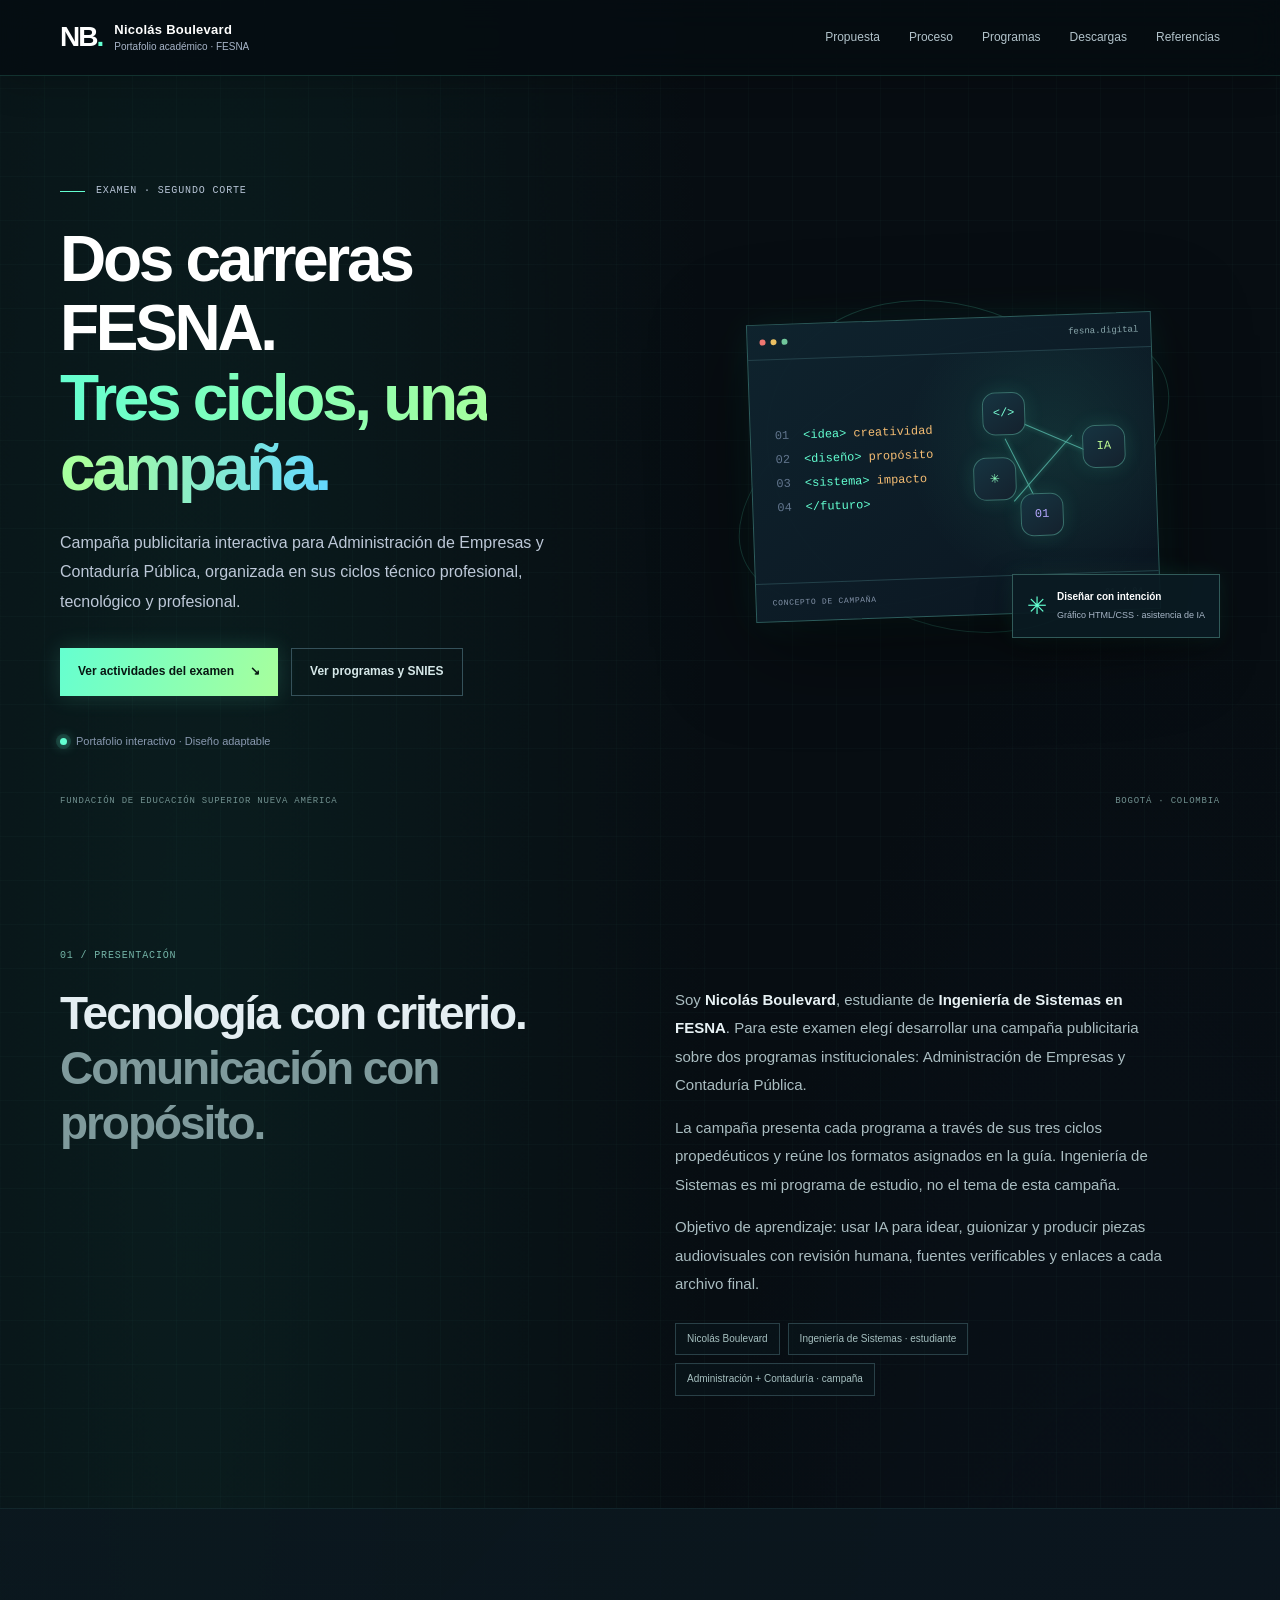
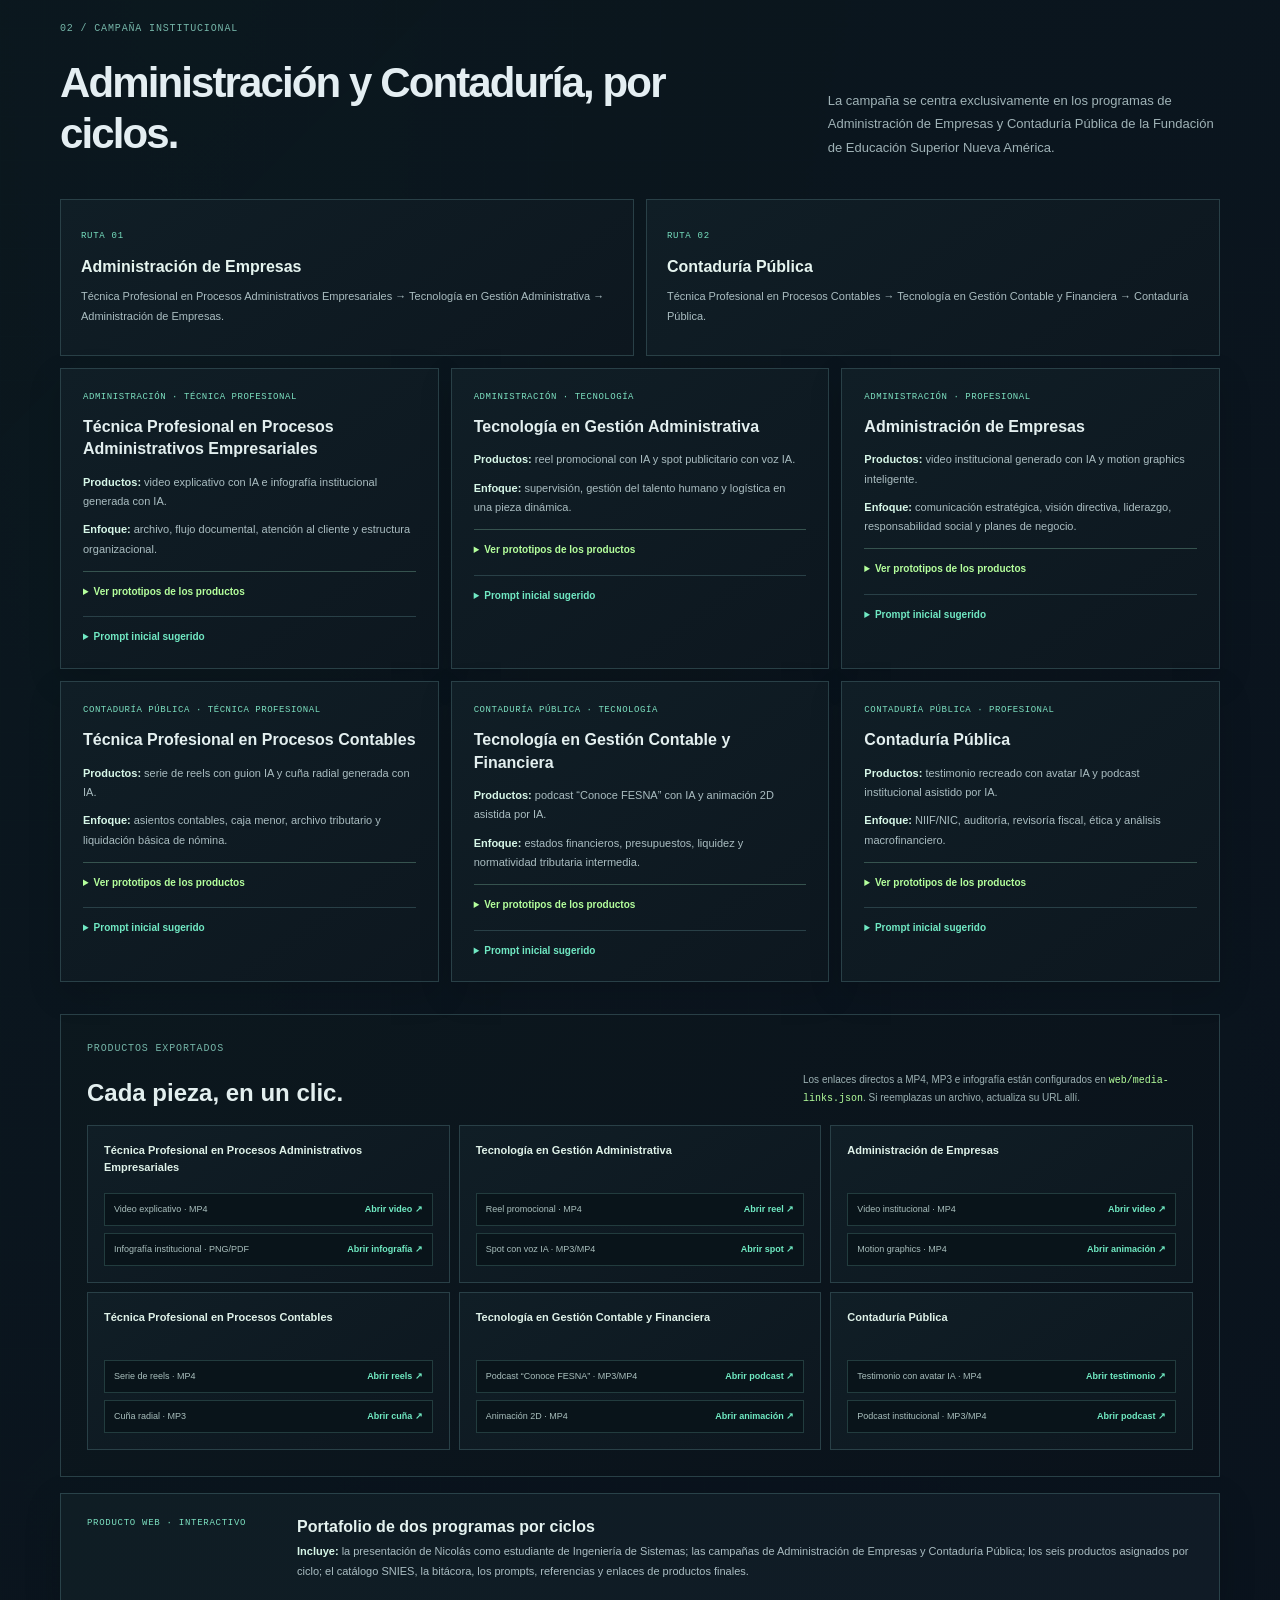
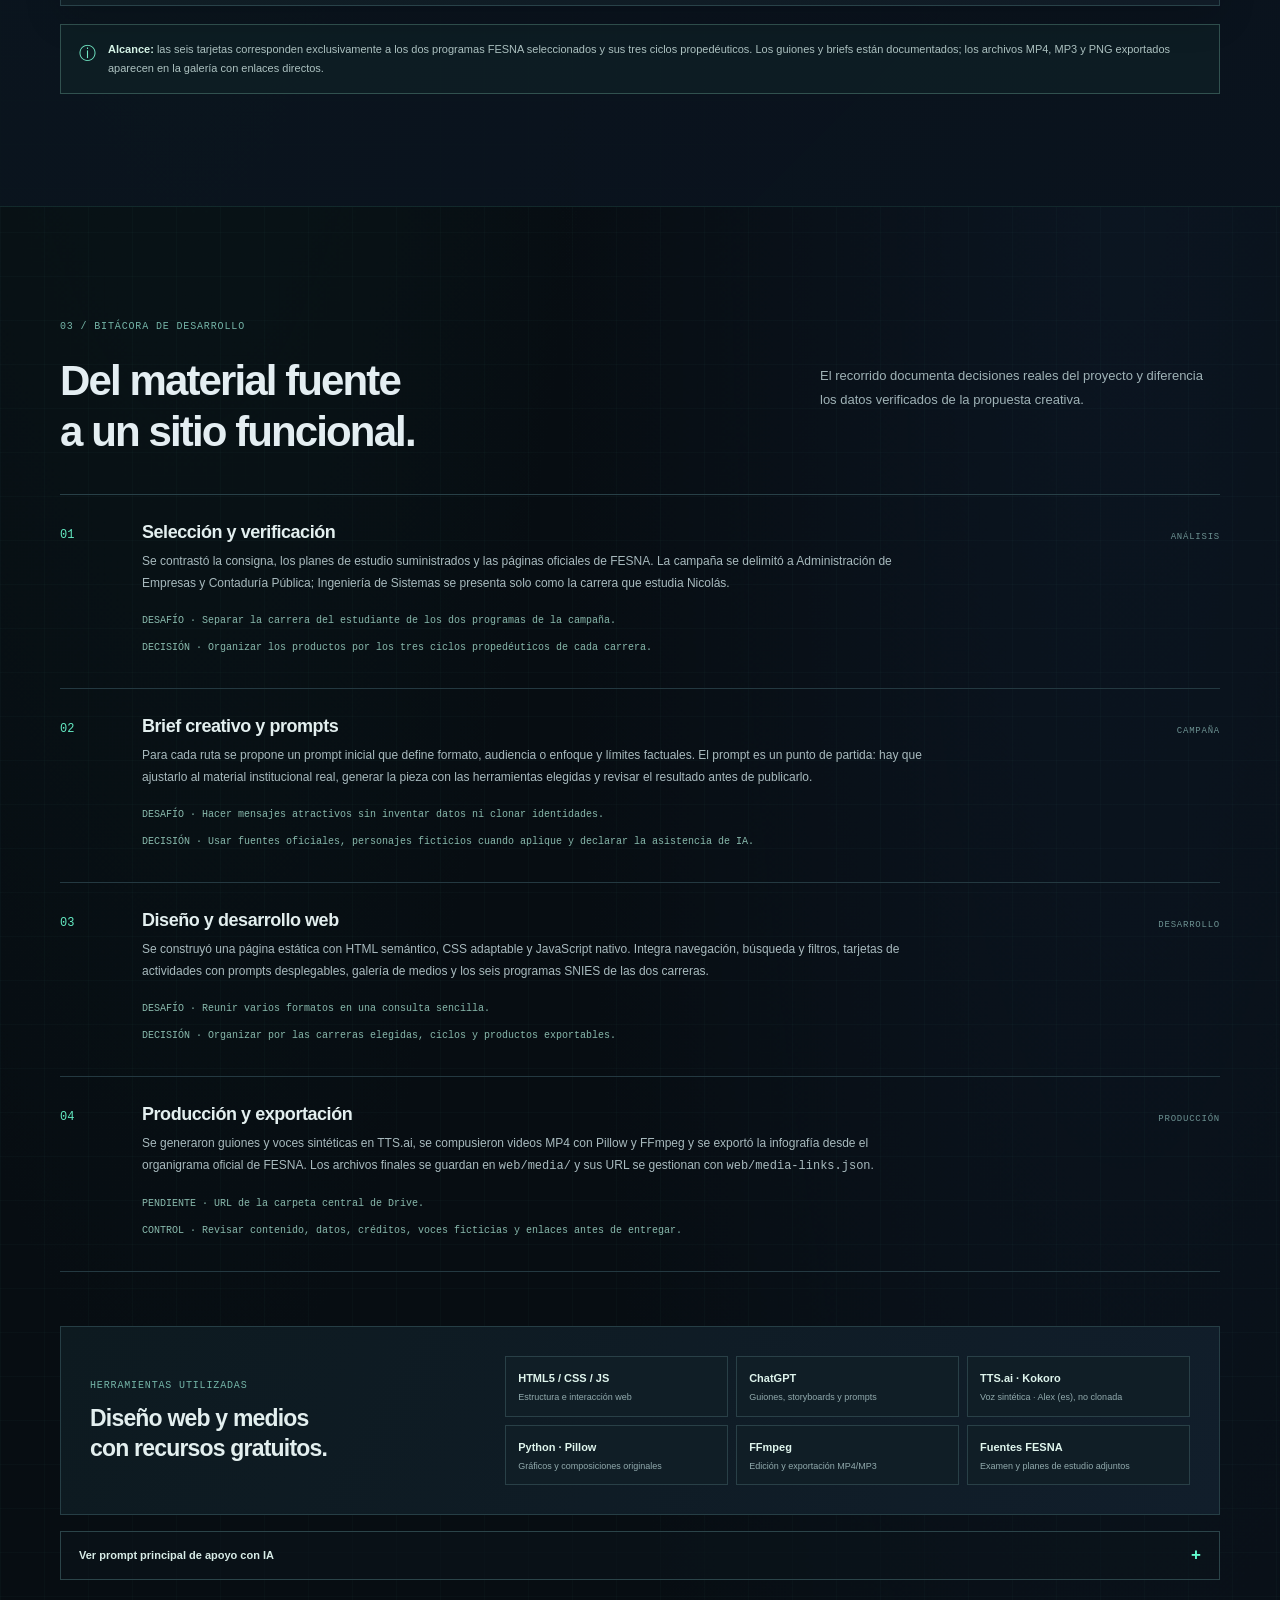
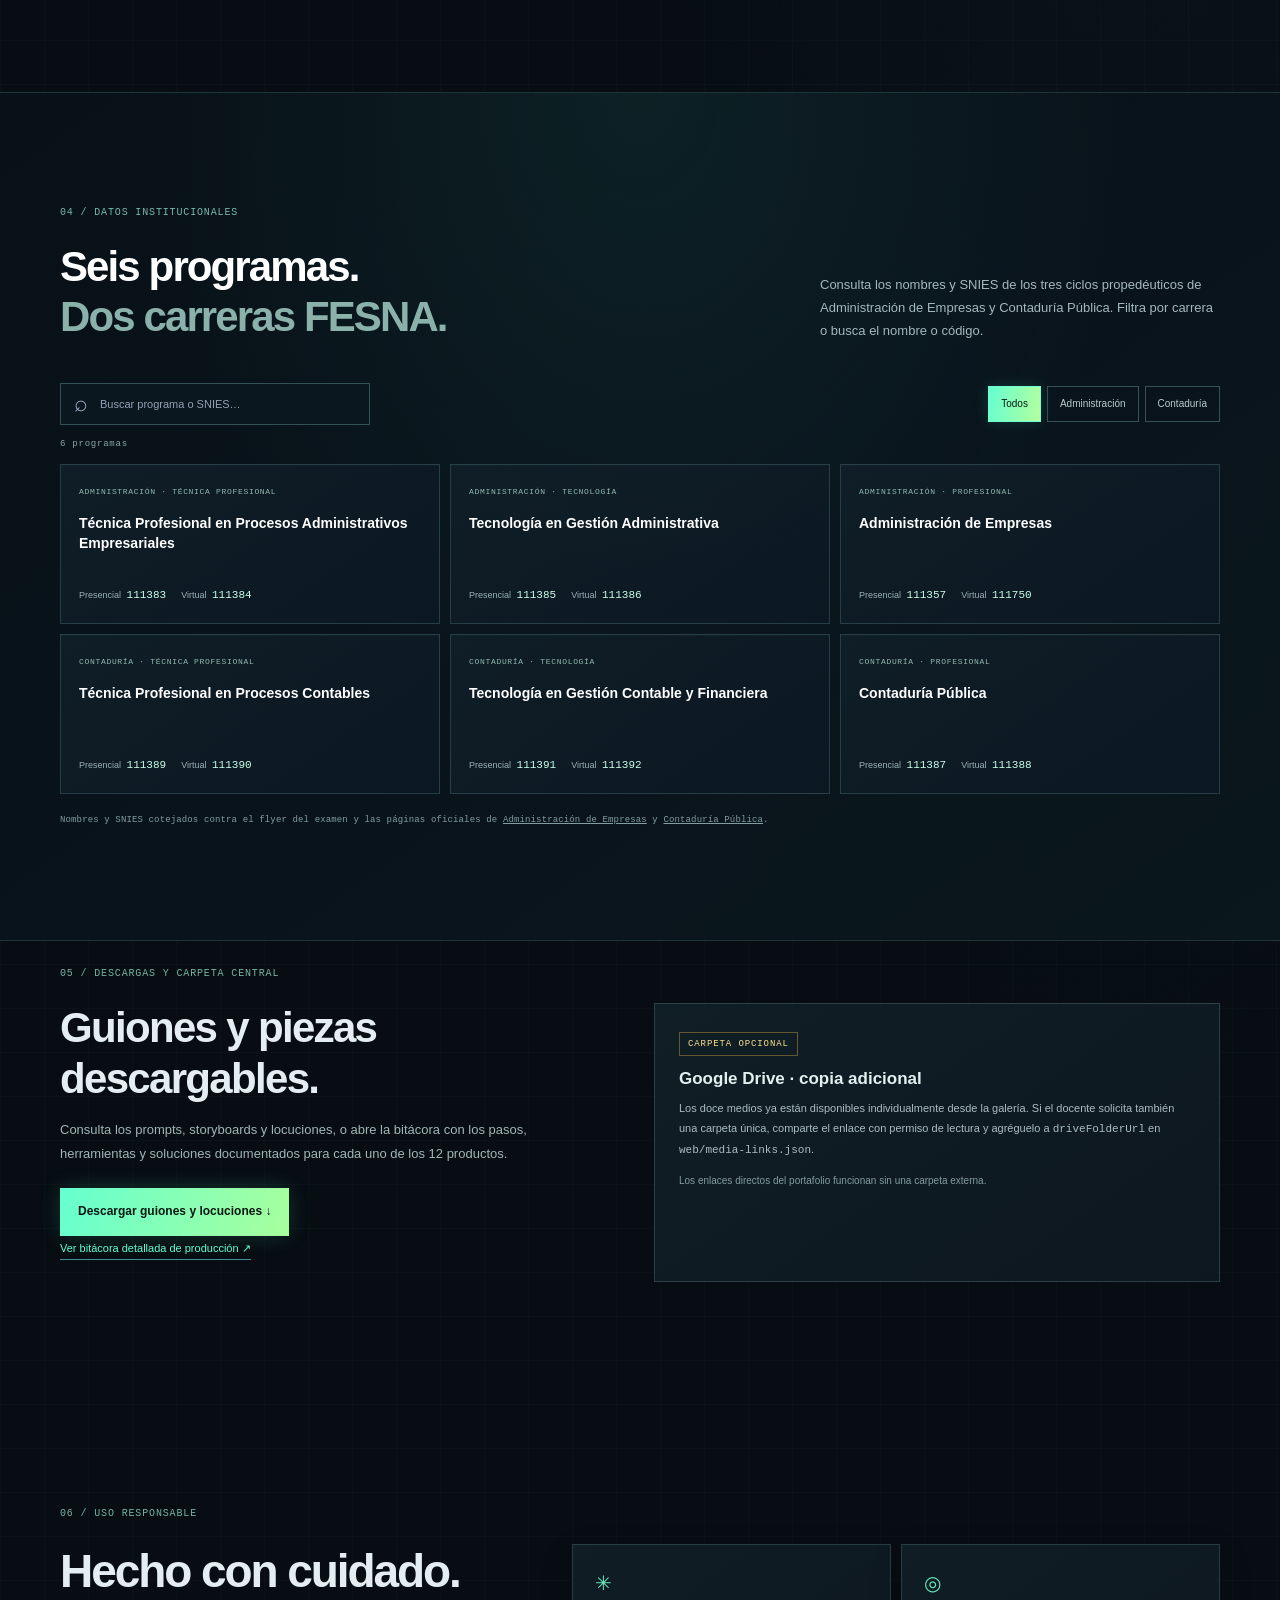
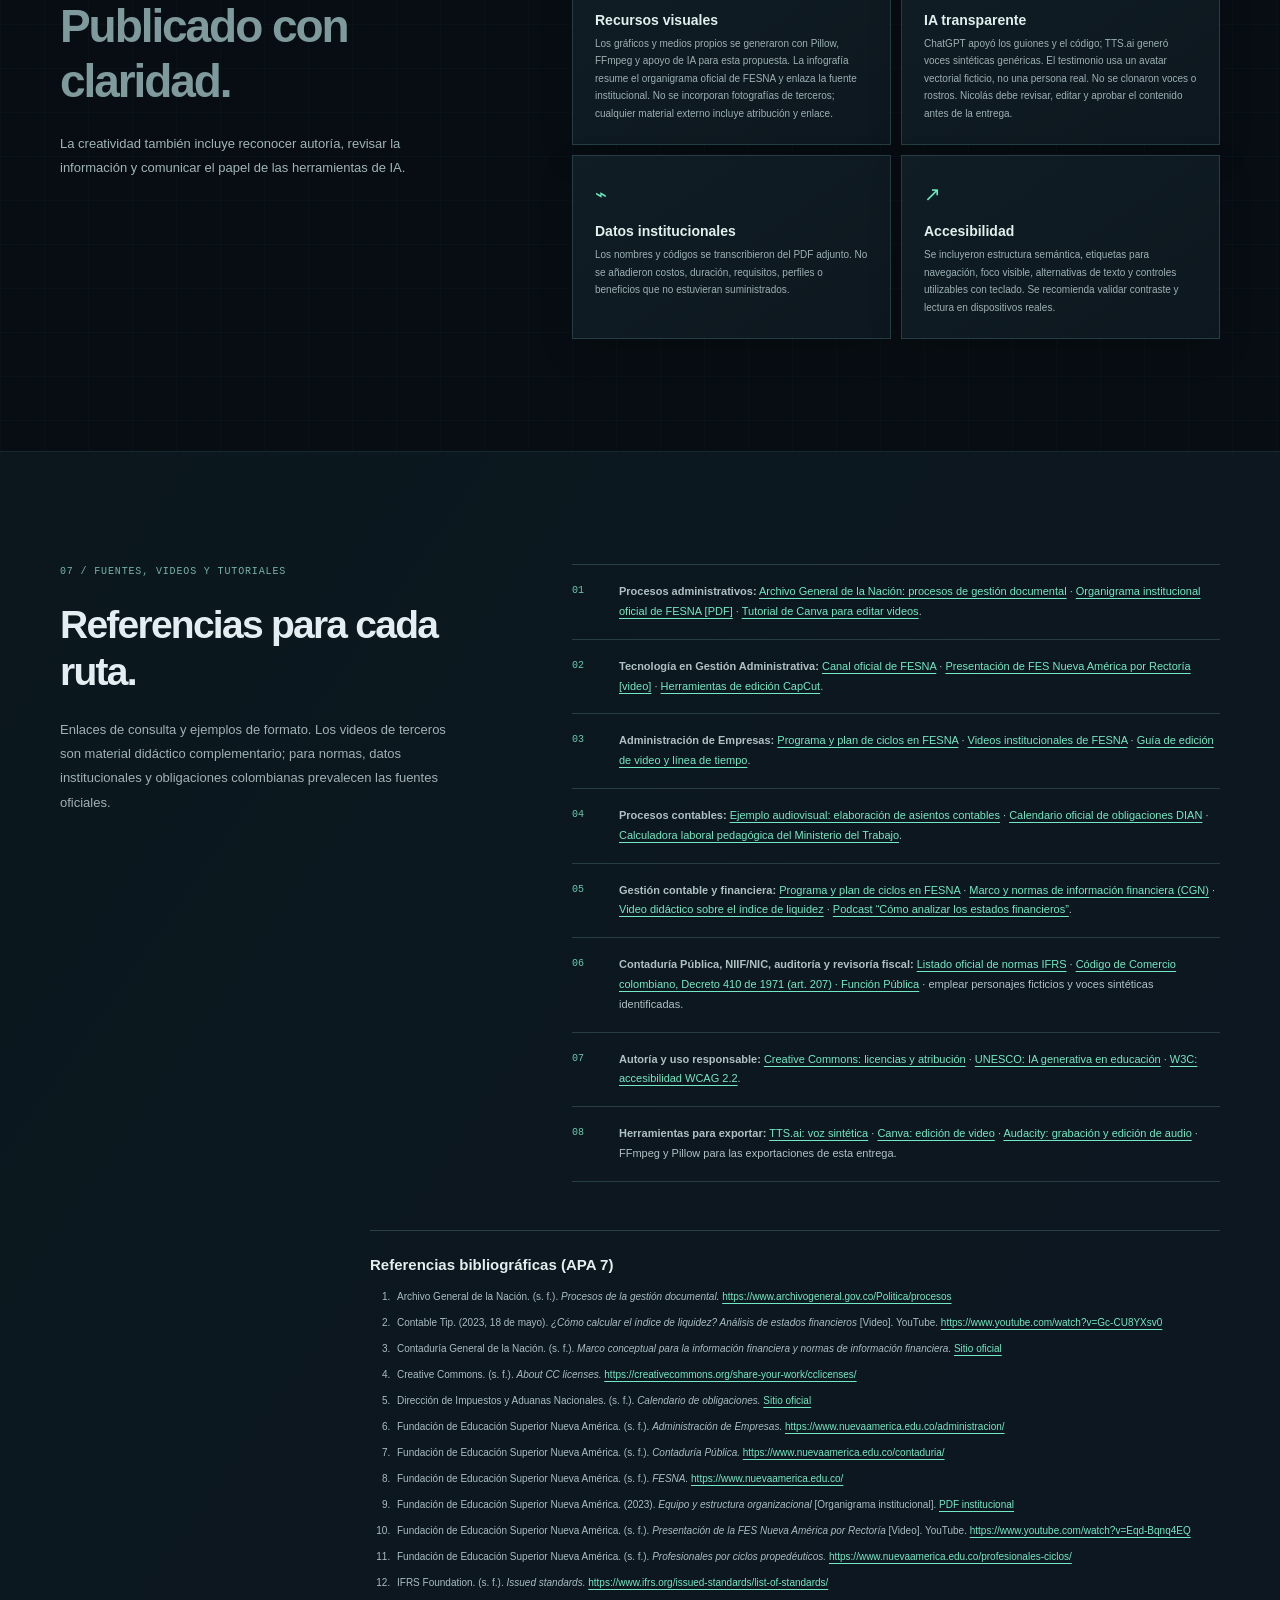
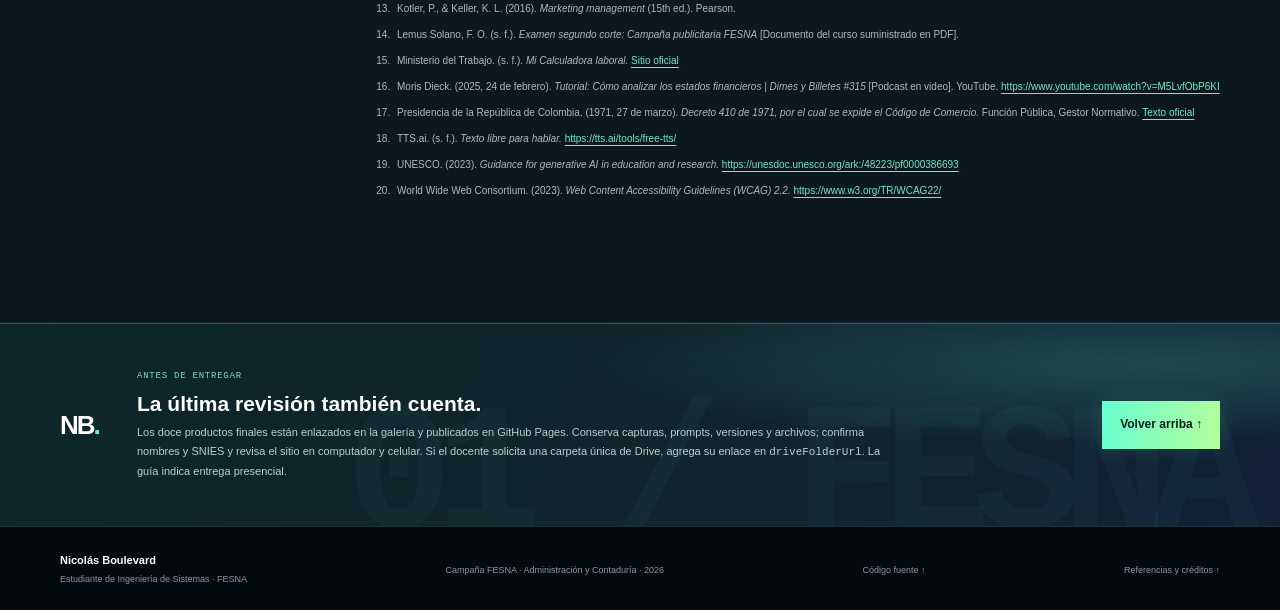
==== commit 59fc0b77: "feat: document production and refine final media" ====
--- a/web/index.html
+++ b/web/index.html
@@ -74,10 +74,9 @@
           <p>La campaña se centra exclusivamente en los programas de Administración de Empresas y Contaduría Pública de la Fundación de Educación Superior Nueva América.</p>
         </div>
         <div class="cycle-overview" aria-label="Organización de las carreras por ciclos propedéuticos">
-          <article><span>RUTA 01</span><h3>Administración de Empresas</h3><p>Técnica Profesional en Procesos Administrativos Empresariales → Tecnología en Gestión Administrativa → Administración de Empresas.</p><small>Periodos I–III · IV–V · VI–IX</small></article>
-          <article><span>RUTA 02</span><h3>Contaduría Pública</h3><p>Técnica Profesional en Procesos Contables → Tecnología en Gestión Contable y Financiera → Contaduría Pública.</p><small>Periodos I–III · IV–V · VI–IX</small></article>
-        </div>
-        <div class="period-note"><strong>Calendario:</strong> el proyecto Fesnando define el cuatrimestre como un periodo de cuatro meses. La semana de receso entre periodos fue indicada por Nicolás; confirmar ese intervalo con el calendario académico FESNA antes de presentarlo como dato oficial.</div>
+          <article><span>RUTA 01</span><h3>Administración de Empresas</h3><p>Técnica Profesional en Procesos Administrativos Empresariales → Tecnología en Gestión Administrativa → Administración de Empresas.</p></article>
+          <article><span>RUTA 02</span><h3>Contaduría Pública</h3><p>Técnica Profesional en Procesos Contables → Tecnología en Gestión Contable y Financiera → Contaduría Pública.</p></article>
+        </div>
         <div class="assignment-grid">
           <article class="assignment-card"><span class="assignment-level">ADMINISTRACIÓN · TÉCNICA PROFESIONAL</span><h3>Técnica Profesional en Procesos Administrativos Empresariales</h3><p><strong>Productos:</strong> video explicativo con IA e infografía institucional generada con IA.</p><p><strong>Enfoque:</strong> archivo, flujo documental, atención al cliente y estructura organizacional.</p><details class="sample-details"><summary>Ver prototipos de los productos</summary><div class="sample-content"><h4>Video · “Un documento, una ruta clara”</h4><p><b>Escena 1:</b> llega una solicitud; se recibe y registra. <b>Escena 2:</b> se clasifica y remite al área responsable. <b>Escena 3:</b> se revisa, responde y deja constancia. <b>Escena 4:</b> se archiva para facilitar su consulta según las reglas de la organización. <b>Cierre:</b> “Un flujo definido ayuda a dar seguimiento a cada solicitud”. Visuales: bandeja de entrada, flechas de proceso y archivo.</p><h4>Infografía · Estructura organizacional oficial de FESNA</h4><p>Resumen jerárquico elaborado a partir del organigrama institucional publicado en 2023: Asamblea General → Consejo Superior → Rectoría; ramas Académica y Administrativa y Financiera, más las unidades que reportan a Rectoría. El esquema completo y la atribución están enlazados en Referencias.</p><p><b>Herramientas posibles:</b> ChatGPT para resumir el PDF institucional; Canva o editor equivalente para diagramar. Revisar nombres y relaciones contra la fuente antes de exportar.</p></div></details><details><summary>Prompt inicial sugerido</summary><blockquote>Resume el PDF oficial del organigrama FESNA enlazado como fuente y conviértelo en una infografía legible para estudiantes. Mantén las dependencias y nombres que aparecen en el documento, conserva la jerarquía sin añadir cargos, y agrega la atribución y el enlace a la fuente institucional.</blockquote></details></article>
           <article class="assignment-card"><span class="assignment-level">ADMINISTRACIÓN · TECNOLOGÍA</span><h3>Tecnología en Gestión Administrativa</h3><p><strong>Productos:</strong> reel promocional con IA y spot publicitario con voz IA.</p><p><strong>Enfoque:</strong> supervisión, gestión del talento humano y logística en una pieza dinámica.</p><details class="sample-details"><summary>Ver prototipos de los productos</summary><div class="sample-content"><h4>Reel vertical · duración sugerida: 20 s</h4><p><b>0–4 s:</b> “¿Cómo se conectan las tareas para que una organización avance?” <b>4–11 s:</b> aparecen tres rótulos animados: supervisión, talento humano y logística. <b>11–16 s:</b> “Conoce el programa Tecnología en Gestión Administrativa”. <b>16–20 s:</b> “FESNA · Presencial 111385 · Virtual 111386”. Usar textos grandes y subtítulos.</p><h4>Spot · duración sugerida: 20 s</h4><p><b>Locución propuesta:</b> “Cada organización necesita coordinar personas, procesos y recursos. Conoce Tecnología en Gestión Administrativa de la Fundación de Educación Superior Nueva América. Consulta la información institucional del programa. FESNA: Presencial, SNIES 111385; Virtual, SNIES 111386”. Voz sintética genérica, con licencia de uso; no imitar personas reales.</p><p><b>Herramientas posibles:</b> ChatGPT para guion, editor de video para reel y plataforma de voz IA autorizada para locución. Confirmar pronunciación de nombres y SNIES.</p></div></details><details><summary>Prompt inicial sugerido</summary><blockquote>Escribe guion y plan visual para un reel y una versión de spot con locución sintética para Tecnología en Gestión Administrativa. La guía no fija duraciones: propón una extensión breve y editable. Incluye solo el nombre y SNIES confirmados; no inventes beneficios y no imites la voz de ninguna persona real.</blockquote></details></article>
@@ -98,7 +97,7 @@
           </div>
         </section>
         <div class="activity-summary"><span class="activity-label">PRODUCTO WEB · INTERACTIVO</span><div><h3>Portafolio de dos programas por ciclos</h3><p><strong>Incluye:</strong> la presentación de Nicolás como estudiante de Ingeniería de Sistemas; las campañas de Administración de Empresas y Contaduría Pública; los seis productos asignados por ciclo; el catálogo SNIES, la bitácora, los prompts, referencias y enlaces de productos finales.</p></div></div>
-        <div class="disclaimer"><span aria-hidden="true">ⓘ</span><p><strong>Alcance:</strong> las seis tarjetas corresponden exclusivamente a los dos programas FESNA seleccionados y sus tres ciclos. Los guiones son borradores; los archivos MP4, MP3 y PNG exportados aparecen en la galería con enlaces directos. El receso de una semana fue aportado por Nicolás y queda sujeto a validación con el calendario oficial.</p></div>
+        <div class="disclaimer"><span aria-hidden="true">ⓘ</span><p><strong>Alcance:</strong> las seis tarjetas corresponden exclusivamente a los dos programas FESNA seleccionados y sus tres ciclos propedéuticos. Los guiones y briefs están documentados; los archivos MP4, MP3 y PNG exportados aparecen en la galería con enlaces directos.</p></div>
       </div>
     </section>
 
@@ -106,13 +105,13 @@
       <div class="section-kicker">03 / BITÁCORA DE DESARROLLO</div>
       <div class="section-heading process-heading"><h2 id="process-title">Del material fuente<br>a un sitio funcional.</h2><p>El recorrido documenta decisiones reales del proyecto y diferencia los datos verificados de la propuesta creativa.</p></div>
       <div class="process-list">
-        <article class="process-item"><span class="process-no">01</span><div><h3>Selección y verificación</h3><p>Se contrastó la consigna, los planes de estudio locales de Fesnando y las páginas oficiales de FESNA. La campaña se delimitó a Administración de Empresas y Contaduría Pública; Ingeniería de Sistemas se presenta solo como la carrera que estudia Nicolás.</p><span class="process-outcome">DESAFÍO · Separar la carrera del estudiante de los dos programas de la campaña.<br>DECISIÓN · Organizar los productos por los tres ciclos propedéuticos de cada carrera.</span></div><span class="process-type">ANÁLISIS</span></article>
+        <article class="process-item"><span class="process-no">01</span><div><h3>Selección y verificación</h3><p>Se contrastó la consigna, los planes de estudio suministrados y las páginas oficiales de FESNA. La campaña se delimitó a Administración de Empresas y Contaduría Pública; Ingeniería de Sistemas se presenta solo como la carrera que estudia Nicolás.</p><span class="process-outcome">DESAFÍO · Separar la carrera del estudiante de los dos programas de la campaña.<br>DECISIÓN · Organizar los productos por los tres ciclos propedéuticos de cada carrera.</span></div><span class="process-type">ANÁLISIS</span></article>
         <article class="process-item"><span class="process-no">02</span><div><h3>Brief creativo y prompts</h3><p>Para cada ruta se propone un prompt inicial que define formato, audiencia o enfoque y límites factuales. El prompt es un punto de partida: hay que ajustarlo al material institucional real, generar la pieza con las herramientas elegidas y revisar el resultado antes de publicarlo.</p><span class="process-outcome">DESAFÍO · Hacer mensajes atractivos sin inventar datos ni clonar identidades.<br>DECISIÓN · Usar fuentes oficiales, personajes ficticios cuando aplique y declarar la asistencia de IA.</span></div><span class="process-type">CAMPAÑA</span></article>
         <article class="process-item"><span class="process-no">03</span><div><h3>Diseño y desarrollo web</h3><p>Se construyó una página estática con HTML semántico, CSS adaptable y JavaScript nativo. Integra navegación, búsqueda y filtros, tarjetas de actividades con prompts desplegables, galería de medios y los seis programas SNIES de las dos carreras.</p><span class="process-outcome">DESAFÍO · Reunir varios formatos en una consulta sencilla.<br>DECISIÓN · Organizar por las carreras elegidas, ciclos y productos exportables.</span></div><span class="process-type">DESARROLLO</span></article>
         <article class="process-item"><span class="process-no">04</span><div><h3>Producción y exportación</h3><p>Se generaron guiones y voces sintéticas en TTS.ai, se compusieron videos MP4 con Pillow y FFmpeg y se exportó la infografía desde el organigrama oficial de FESNA. Los archivos finales se guardan en <code>web/media/</code> y sus URL se gestionan con <code>web/media-links.json</code>.</p><span class="process-outcome">PENDIENTE · URL de la carpeta central de Drive.<br>CONTROL · Revisar contenido, datos, créditos, voces ficticias y enlaces antes de entregar.</span></div><span class="process-type">PRODUCCIÓN</span></article>
       </div>
       <div class="tools-row"><div><div class="section-kicker">HERRAMIENTAS UTILIZADAS</div><h3>Diseño web y medios<br>con recursos gratuitos.</h3></div><div class="tool-chips"><span><b>HTML5 / CSS / JS</b><small>Estructura e interacción web</small></span><span><b>ChatGPT</b><small>Guiones, storyboards y prompts</small></span><span><b>TTS.ai · Kokoro</b><small>Voz sintética · Alex (es), no clonada</small></span><span><b>Python · Pillow</b><small>Gráficos y composiciones originales</small></span><span><b>FFmpeg</b><small>Edición y exportación MP4/MP3</small></span><span><b>Fuentes FESNA</b><small>Examen y planes de estudio adjuntos</small></span></div></div>
-      <details class="prompt-details"><summary>Ver prompt principal de apoyo con IA</summary><div class="prompt-content"><p><strong>Herramientas:</strong> ChatGPT para organizar la consigna, redactar los guiones y programar la web; TTS.ai (Kokoro, voz Alex en español) para voces genéricas; Pillow y FFmpeg para crear y exportar los medios. Las voces son sintéticas y no clonan personas. Los datos se cotejaron con la guía, los planes locales de Fesnando y las páginas oficiales de FESNA.</p><blockquote>“A partir del examen de FESNA y los planes de estudio institucionales, prepara un portafolio web para Nicolás Boulevard, estudiante de Ingeniería de Sistemas. La campaña debe centrarse exclusivamente en Administración de Empresas y Contaduría Pública, cada una por sus ciclos Técnico Profesional, Tecnología y Profesional. Conserva nombres y SNIES de la fuente. Desarrolla guiones y storyboards para los productos asignados, usa una voz sintética genérica sin clonar personas, resume el organigrama oficial con atribución, incluye enlaces verificables y deja un espacio de URL para cada exportación. No inventes datos institucionales. Marca el receso semanal entre cuatrimestres como información aportada por el estudiante, pendiente de verificación con el calendario oficial.”</blockquote><p class="small-note">Los medios exportados son borradores de campaña con voz sintética y gráficos originales. Nicolás debe revisarlos y aprobarlos antes de entregarlos.</p></div></details>
+      <details class="prompt-details"><summary>Ver prompt principal de apoyo con IA</summary><div class="prompt-content"><p><strong>Herramientas:</strong> ChatGPT para organizar la consigna, redactar los guiones y programar la web; TTS.ai (Kokoro, voz Alex en español) para voces genéricas; Pillow y FFmpeg para crear y exportar los medios. Las voces son sintéticas y no clonan personas. Los datos se cotejaron con la guía, los planes institucionales suministrados y las páginas oficiales de FESNA.</p><blockquote>“A partir del examen de FESNA y los planes de estudio institucionales suministrados, prepara un portafolio web para Nicolás Boulevard, estudiante de Ingeniería de Sistemas. La campaña debe centrarse exclusivamente en Administración de Empresas y Contaduría Pública, cada una por sus ciclos Técnico Profesional, Tecnología y Profesional. Conserva nombres y SNIES de la fuente. Desarrolla los productos asignados, documenta los prompts y herramientas realmente empleados, resume el organigrama oficial con atribución, incluye enlaces verificables a cada exportación y explica el proceso, los retos y sus soluciones. No inventes datos institucionales ni clones voces o rostros. Incluye créditos y referencias APA 7.”</blockquote><p class="small-note">Los guiones, voces y gráficos exportados se sometieron a revisión; el estudiante debe revisar y aprobar los productos antes de la entrega.</p></div></details>
     </section>
 
     <section class="programs-section section-pad" id="programas" aria-labelledby="programs-title">
@@ -146,8 +145,8 @@
     <section class="delivery-section section-wrap section-pad" id="descargas" aria-labelledby="delivery-title">
       <div class="section-kicker">05 / DESCARGAS Y CARPETA CENTRAL</div>
       <div class="delivery-grid">
-        <div><h2 id="delivery-title">Guiones y piezas descargables.</h2><p>Descarga los guiones de producción. Los MP4, MP3 y la infografía final están disponibles en la galería de productos.</p><a class="button button-primary" href="entregables/guiones-prototipo.md" download>Descargar guiones y storyboards ↓</a></div>
-        <div class="drive-card"><span class="drive-status" id="drive-link-pending">ENLACE PENDIENTE</span><h3>Carpeta única de Google Drive</h3><p>Comparte una carpeta con permiso de lectura para que el docente descargue los productos exportados. Agrega su URL en <code>driveFolderUrl</code> dentro de <code>web/media-links.json</code>.</p><a id="drive-folder-link" class="button button-quiet" href="#" target="_blank" rel="noopener noreferrer" hidden>Abrir carpeta de Drive ↗</a><p class="small-note">Los medios también se pueden abrir y descargar individualmente desde la galería de productos.</p></div>
+        <div><h2 id="delivery-title">Guiones y piezas descargables.</h2><p>Consulta los prompts, storyboards y locuciones, o abre la bitácora con los pasos, herramientas y soluciones documentados para cada uno de los 12 productos.</p><a class="button button-primary" href="entregables/guiones-prototipo.md" download>Descargar guiones y locuciones ↓</a><p><a class="text-link" href="entregables/bitacora-produccion.html">Ver bitácora detallada de producción ↗</a></p></div>
+        <div class="drive-card"><span class="drive-status" id="drive-link-pending">CARPETA OPCIONAL</span><h3>Google Drive · copia adicional</h3><p>Los doce medios ya están disponibles individualmente desde la galería. Si el docente solicita también una carpeta única, comparte el enlace con permiso de lectura y agréguelo a <code>driveFolderUrl</code> en <code>web/media-links.json</code>.</p><a id="drive-folder-link" class="button button-quiet" href="#" target="_blank" rel="noopener noreferrer" hidden>Abrir carpeta de Drive ↗</a><p class="small-note">Los enlaces directos del portafolio funcionan sin una carpeta externa.</p></div>
       </div>
     </section>
 
@@ -173,29 +172,30 @@
             <article><span>03</span><p><strong>Administración de Empresas:</strong> <a href="https://www.nuevaamerica.edu.co/administracion/" target="_blank" rel="noopener noreferrer">Programa y plan de ciclos en FESNA</a> · <a href="https://www.youtube.com/fesna" target="_blank" rel="noopener noreferrer">Videos institucionales de FESNA</a> · <a href="https://www.canva.com/help/creating-and-editing-videos/" target="_blank" rel="noopener noreferrer">Guía de edición de video y línea de tiempo</a>.</p></article>
             <article><span>04</span><p><strong>Procesos contables:</strong> <a href="https://www.youtube.com/watch?v=cGu_rj912NU" target="_blank" rel="noopener noreferrer">Ejemplo audiovisual: elaboración de asientos contables</a> · <a href="https://www.dian.gov.co/Contribuyentes-Plus/Paginas/Calendario-de-obligaciones.aspx" target="_blank" rel="noopener noreferrer">Calendario oficial de obligaciones DIAN</a> · <a href="https://www.mintrabajo.gov.co/atencion-al-ciudadano/tramites-y-servicios/mi-calculadora" target="_blank" rel="noopener noreferrer">Calculadora laboral pedagógica del Ministerio del Trabajo</a>.</p></article>
             <article><span>05</span><p><strong>Gestión contable y financiera:</strong> <a href="https://www.nuevaamerica.edu.co/contaduria/" target="_blank" rel="noopener noreferrer">Programa y plan de ciclos en FESNA</a> · <a href="https://www.contaduria.gov.co/marco-conceptual-para-la-informacion-financiera-y-normas-de-informacion-financiera" target="_blank" rel="noopener noreferrer">Marco y normas de información financiera (CGN)</a> · <a href="https://www.youtube.com/watch?v=Gc-CU8YXsv0" target="_blank" rel="noopener noreferrer">Video didáctico sobre el índice de liquidez</a> · <a href="https://www.youtube.com/watch?v=M5LvfObP6KI" target="_blank" rel="noopener noreferrer">Podcast “Cómo analizar los estados financieros”</a>.</p></article>
-            <article><span>06</span><p><strong>Contaduría Pública, NIIF/NIC y avatares:</strong> <a href="https://www.ifrs.org/issued-standards/list-of-standards/" target="_blank" rel="noopener noreferrer">Listado oficial de normas IFRS</a> · <a href="https://www.heygen.com/es-es/" target="_blank" rel="noopener noreferrer">Herramienta de avatar/video IA (HeyGen)</a> · usar únicamente personajes ficticios o imágenes y voces con autorización.</p></article>
+            <article><span>06</span><p><strong>Contaduría Pública, NIIF/NIC, auditoría y revisoría fiscal:</strong> <a href="https://www.ifrs.org/issued-standards/list-of-standards/" target="_blank" rel="noopener noreferrer">Listado oficial de normas IFRS</a> · <a href="https://www.funcionpublica.gov.co/eva/gestornormativo/norma.php?i=41102" target="_blank" rel="noopener noreferrer">Código de Comercio colombiano, Decreto 410 de 1971 (art. 207) · Función Pública</a> · emplear personajes ficticios y voces sintéticas identificadas.</p></article>
             <article><span>07</span><p><strong>Autoría y uso responsable:</strong> <a href="https://creativecommons.org/share-your-work/cclicenses/" target="_blank" rel="noopener noreferrer">Creative Commons: licencias y atribución</a> · <a href="https://unesdoc.unesco.org/ark:/48223/pf0000386693" target="_blank" rel="noopener noreferrer">UNESCO: IA generativa en educación</a> · <a href="https://www.w3.org/TR/WCAG22/" target="_blank" rel="noopener noreferrer">W3C: accesibilidad WCAG 2.2</a>.</p></article>
             <article><span>08</span><p><strong>Herramientas para exportar:</strong> <a href="https://tts.ai/tools/free-tts/" target="_blank" rel="noopener noreferrer">TTS.ai: voz sintética</a> · <a href="https://www.canva.com/help/creating-and-editing-videos/" target="_blank" rel="noopener noreferrer">Canva: edición de video</a> · <a href="https://www.audacityteam.org/" target="_blank" rel="noopener noreferrer">Audacity: grabación y edición de audio</a> · FFmpeg y Pillow para las exportaciones de esta entrega.</p></article>
           </div>
         </div>
         <div class="apa-references"><h3>Referencias bibliográficas (APA 7)</h3><ol>
           <li>Archivo General de la Nación. (s. f.). <em>Procesos de la gestión documental.</em> <a href="https://www.archivogeneral.gov.co/Politica/procesos" target="_blank" rel="noopener noreferrer">https://www.archivogeneral.gov.co/Politica/procesos</a></li>
+          <li>Contable Tip. (2023, 18 de mayo). <em>¿Cómo calcular el índice de liquidez? Análisis de estados financieros</em> [Video]. YouTube. <a href="https://www.youtube.com/watch?v=Gc-CU8YXsv0" target="_blank" rel="noopener noreferrer">https://www.youtube.com/watch?v=Gc-CU8YXsv0</a></li>
           <li>Contaduría General de la Nación. (s. f.). <em>Marco conceptual para la información financiera y normas de información financiera.</em> <a href="https://www.contaduria.gov.co/marco-conceptual-para-la-informacion-financiera-y-normas-de-informacion-financiera" target="_blank" rel="noopener noreferrer">Sitio oficial</a></li>
-          <li>Contable Tip. (2023, 18 de mayo). <em>¿Cómo calcular el índice de liquidez? Análisis de estados financieros</em> [Video]. YouTube. <a href="https://www.youtube.com/watch?v=Gc-CU8YXsv0" target="_blank" rel="noopener noreferrer">https://www.youtube.com/watch?v=Gc-CU8YXsv0</a></li>
           <li>Creative Commons. (s. f.). <em>About CC licenses.</em> <a href="https://creativecommons.org/share-your-work/cclicenses/" target="_blank" rel="noopener noreferrer">https://creativecommons.org/share-your-work/cclicenses/</a></li>
           <li>Dirección de Impuestos y Aduanas Nacionales. (s. f.). <em>Calendario de obligaciones.</em> <a href="https://www.dian.gov.co/Contribuyentes-Plus/Paginas/Calendario-de-obligaciones.aspx" target="_blank" rel="noopener noreferrer">Sitio oficial</a></li>
+          <li>Fundación de Educación Superior Nueva América. (s. f.). <em>Administración de Empresas.</em> <a href="https://www.nuevaamerica.edu.co/administracion/" target="_blank" rel="noopener noreferrer">https://www.nuevaamerica.edu.co/administracion/</a></li>
+          <li>Fundación de Educación Superior Nueva América. (s. f.). <em>Contaduría Pública.</em> <a href="https://www.nuevaamerica.edu.co/contaduria/" target="_blank" rel="noopener noreferrer">https://www.nuevaamerica.edu.co/contaduria/</a></li>
           <li>Fundación de Educación Superior Nueva América. (s. f.). <em>FESNA.</em> <a href="https://www.nuevaamerica.edu.co/" target="_blank" rel="noopener noreferrer">https://www.nuevaamerica.edu.co/</a></li>
           <li>Fundación de Educación Superior Nueva América. (2023). <em>Equipo y estructura organizacional</em> [Organigrama institucional]. <a href="https://www.nuevaamerica.edu.co/wp-content/uploads/2023/06/Estructura-Organizacional.pdf" target="_blank" rel="noopener noreferrer">PDF institucional</a></li>
-          <li>Fundación de Educación Superior Nueva América. (s. f.). <em>Administración de Empresas.</em> <a href="https://www.nuevaamerica.edu.co/administracion/" target="_blank" rel="noopener noreferrer">https://www.nuevaamerica.edu.co/administracion/</a></li>
-          <li>Fundación de Educación Superior Nueva América. (s. f.). <em>Contaduría Pública.</em> <a href="https://www.nuevaamerica.edu.co/contaduria/" target="_blank" rel="noopener noreferrer">https://www.nuevaamerica.edu.co/contaduria/</a></li>
+          <li>Fundación de Educación Superior Nueva América. (s. f.). <em>Presentación de la FES Nueva América por Rectoría</em> [Video]. YouTube. <a href="https://www.youtube.com/watch?v=Eqd-Bqnq4EQ" target="_blank" rel="noopener noreferrer">https://www.youtube.com/watch?v=Eqd-Bqnq4EQ</a></li>
           <li>Fundación de Educación Superior Nueva América. (s. f.). <em>Profesionales por ciclos propedéuticos.</em> <a href="https://www.nuevaamerica.edu.co/profesionales-ciclos/" target="_blank" rel="noopener noreferrer">https://www.nuevaamerica.edu.co/profesionales-ciclos/</a></li>
-          <li>Fundación de Educación Superior Nueva América. (s. f.). <em>Presentación de la FES Nueva América por Rectoría</em> [Video]. YouTube. <a href="https://www.youtube.com/watch?v=Eqd-Bqnq4EQ" target="_blank" rel="noopener noreferrer">https://www.youtube.com/watch?v=Eqd-Bqnq4EQ</a></li>
           <li>IFRS Foundation. (s. f.). <em>Issued standards.</em> <a href="https://www.ifrs.org/issued-standards/list-of-standards/" target="_blank" rel="noopener noreferrer">https://www.ifrs.org/issued-standards/list-of-standards/</a></li>
+          <li>Kotler, P., &amp; Keller, K. L. (2016). <em>Marketing management</em> (15th ed.). Pearson.</li>
           <li>Lemus Solano, F. O. (s. f.). <em>Examen segundo corte: Campaña publicitaria FESNA</em> [Documento del curso suministrado en PDF].</li>
           <li>Ministerio del Trabajo. (s. f.). <em>Mi Calculadora laboral.</em> <a href="https://www.mintrabajo.gov.co/atencion-al-ciudadano/tramites-y-servicios/mi-calculadora" target="_blank" rel="noopener noreferrer">Sitio oficial</a></li>
+          <li>Moris Dieck. (2025, 24 de febrero). <em>Tutorial: Cómo analizar los estados financieros | Dimes y Billetes #315</em> [Podcast en video]. YouTube. <a href="https://www.youtube.com/watch?v=M5LvfObP6KI" target="_blank" rel="noopener noreferrer">https://www.youtube.com/watch?v=M5LvfObP6KI</a></li>
+          <li>Presidencia de la República de Colombia. (1971, 27 de marzo). <em>Decreto 410 de 1971, por el cual se expide el Código de Comercio.</em> Función Pública, Gestor Normativo. <a href="https://www.funcionpublica.gov.co/eva/gestornormativo/norma.php?i=41102" target="_blank" rel="noopener noreferrer">Texto oficial</a></li>
           <li>TTS.ai. (s. f.). <em>Texto libre para hablar.</em> <a href="https://tts.ai/tools/free-tts/" target="_blank" rel="noopener noreferrer">https://tts.ai/tools/free-tts/</a></li>
-          <li>Moris Dieck. (2025, 24 de febrero). <em>Tutorial: Cómo analizar los estados financieros | Dimes y Billetes #315</em> [Podcast en video]. YouTube. <a href="https://www.youtube.com/watch?v=M5LvfObP6KI" target="_blank" rel="noopener noreferrer">https://www.youtube.com/watch?v=M5LvfObP6KI</a></li>
-          <li>Kotler, P., &amp; Keller, K. L. (2016). <em>Marketing management</em> (15th ed.). Pearson.</li>
           <li>UNESCO. (2023). <em>Guidance for generative AI in education and research.</em> <a href="https://unesdoc.unesco.org/ark:/48223/pf0000386693" target="_blank" rel="noopener noreferrer">https://unesdoc.unesco.org/ark:/48223/pf0000386693</a></li>
           <li>World Wide Web Consortium. (2023). <em>Web Content Accessibility Guidelines (WCAG) 2.2.</em> <a href="https://www.w3.org/TR/WCAG22/" target="_blank" rel="noopener noreferrer">https://www.w3.org/TR/WCAG22/</a></li>
         </ol></div>
@@ -203,7 +203,7 @@
     </section>
 
     <section class="final-note section-wrap" aria-label="Pendientes de entrega">
-      <div class="final-mark">NB<span>.</span></div><div><div class="section-kicker">ANTES DE ENTREGAR</div><h2>La última revisión también cuenta.</h2><p>Pega los enlaces de los productos finales y de la carpeta Drive en <code>web/media-links.json</code>. Conserva capturas, prompts, versiones y archivos exportados; revisa nombres y SNIES. La guía exige entrega presencial.</p></div><a class="button button-light" href="#inicio">Volver arriba ↑</a>
+      <div class="final-mark">NB<span>.</span></div><div><div class="section-kicker">ANTES DE ENTREGAR</div><h2>La última revisión también cuenta.</h2><p>Los doce productos finales están enlazados en la galería y publicados en GitHub Pages. Conserva capturas, prompts, versiones y archivos; confirma nombres y SNIES y revisa el sitio en computador y celular. Si el docente solicita una carpeta única de Drive, agrega su enlace en <code>driveFolderUrl</code>. La guía indica entrega presencial.</p></div><a class="button button-light" href="#inicio">Volver arriba ↑</a>
     </section>
   </main>
 
--- a/web/styles.css
+++ b/web/styles.css
@@ -67,3 +67,5 @@
 .cycle-overview{display:grid;grid-template-columns:repeat(2,minmax(0,1fr));gap:12px;margin:0 0 12px}.cycle-overview article,.media-group{padding:20px;background:linear-gradient(145deg,#101e26,#0d171f);border:1px solid #294047}.cycle-overview article>span{color:#76dfbf;font:9px var(--mono);letter-spacing:.08em}.cycle-overview h3{margin:9px 0;font:700 16px/1.4 var(--display);color:#e5f4ef}.cycle-overview p{color:#aabdc1;font-size:11px;line-height:1.8;margin:0 0 8px}.cycle-overview small{color:#8fa9aa;font:9px var(--mono)}.period-note{padding:14px 17px;margin-bottom:20px;background:rgba(14,31,33,.84);border-left:2px solid #65ffd0;color:#adbfbe;font-size:10px;line-height:1.8}.period-note strong{color:#dcf6eb}.media-gallery{margin:32px 0 16px;padding:26px;background:linear-gradient(135deg,rgba(12,24,30,.9),rgba(10,18,27,.95));border:1px solid #294047}.media-gallery-heading{display:flex;justify-content:space-between;align-items:end;gap:25px;margin-bottom:18px}.media-gallery-heading h3{margin:0;color:#e3efef;font:700 24px/1.2 var(--display)}.media-gallery-heading>p{max-width:390px;margin:0;color:#9db2b4;font-size:10px;line-height:1.7}.media-gallery-heading code{color:#b4ff9c}.media-group-grid{display:grid;grid-template-columns:repeat(3,minmax(0,1fr));gap:9px}.media-group{padding:16px}.media-group h4{min-height:40px;margin:0 0 11px;color:#dff2e9;font:600 11px/1.5 var(--display)}.media-slot{display:flex;flex-wrap:wrap;align-items:center;justify-content:space-between;gap:5px;margin-top:7px;padding:8px 9px;background:#09141a;border:1px solid #223c3e}.media-slot>span{color:#a9bfbd;font-size:9px}.media-slot>a{color:#70ebc3;font-size:9px;font-weight:700;text-decoration:none}.media-slot>a:hover{color:#c1ff95}.media-slot>small{color:#879c9c;font-size:8px}.media-slot [hidden]{display:none}.drive-card [hidden]{display:none}
 @media(max-width:900px){.media-group-grid{grid-template-columns:repeat(2,minmax(0,1fr))}}
 @media(max-width:680px){.cycle-overview{grid-template-columns:1fr}.media-gallery{padding:17px 13px}.media-gallery-heading{display:block}.media-gallery-heading>p{margin-top:10px}.media-group-grid{grid-template-columns:1fr}.media-group h4{min-height:0}}
+.production-log-title{font:700 clamp(34px,4vw,46px)/1.2 var(--display);letter-spacing:-.045em;margin:0}
+@media(max-width:680px){.hero{overflow:hidden}}
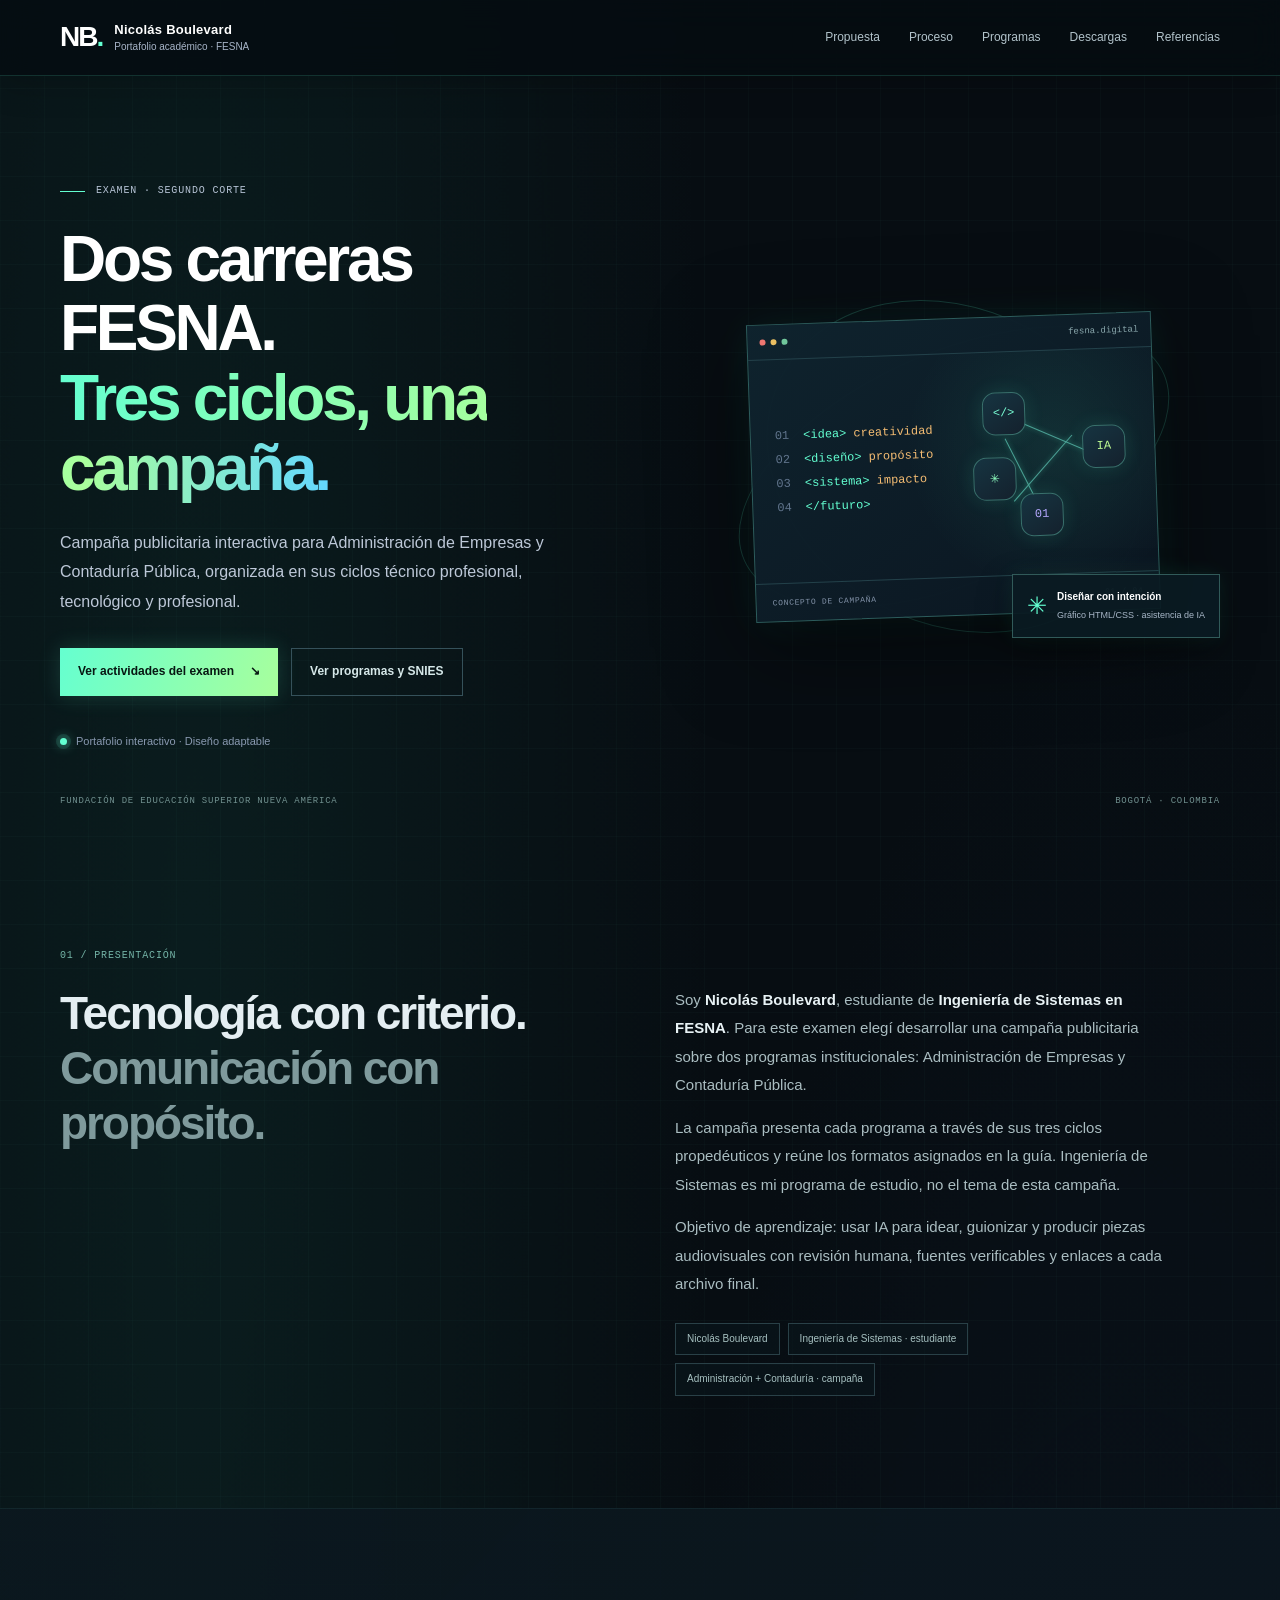
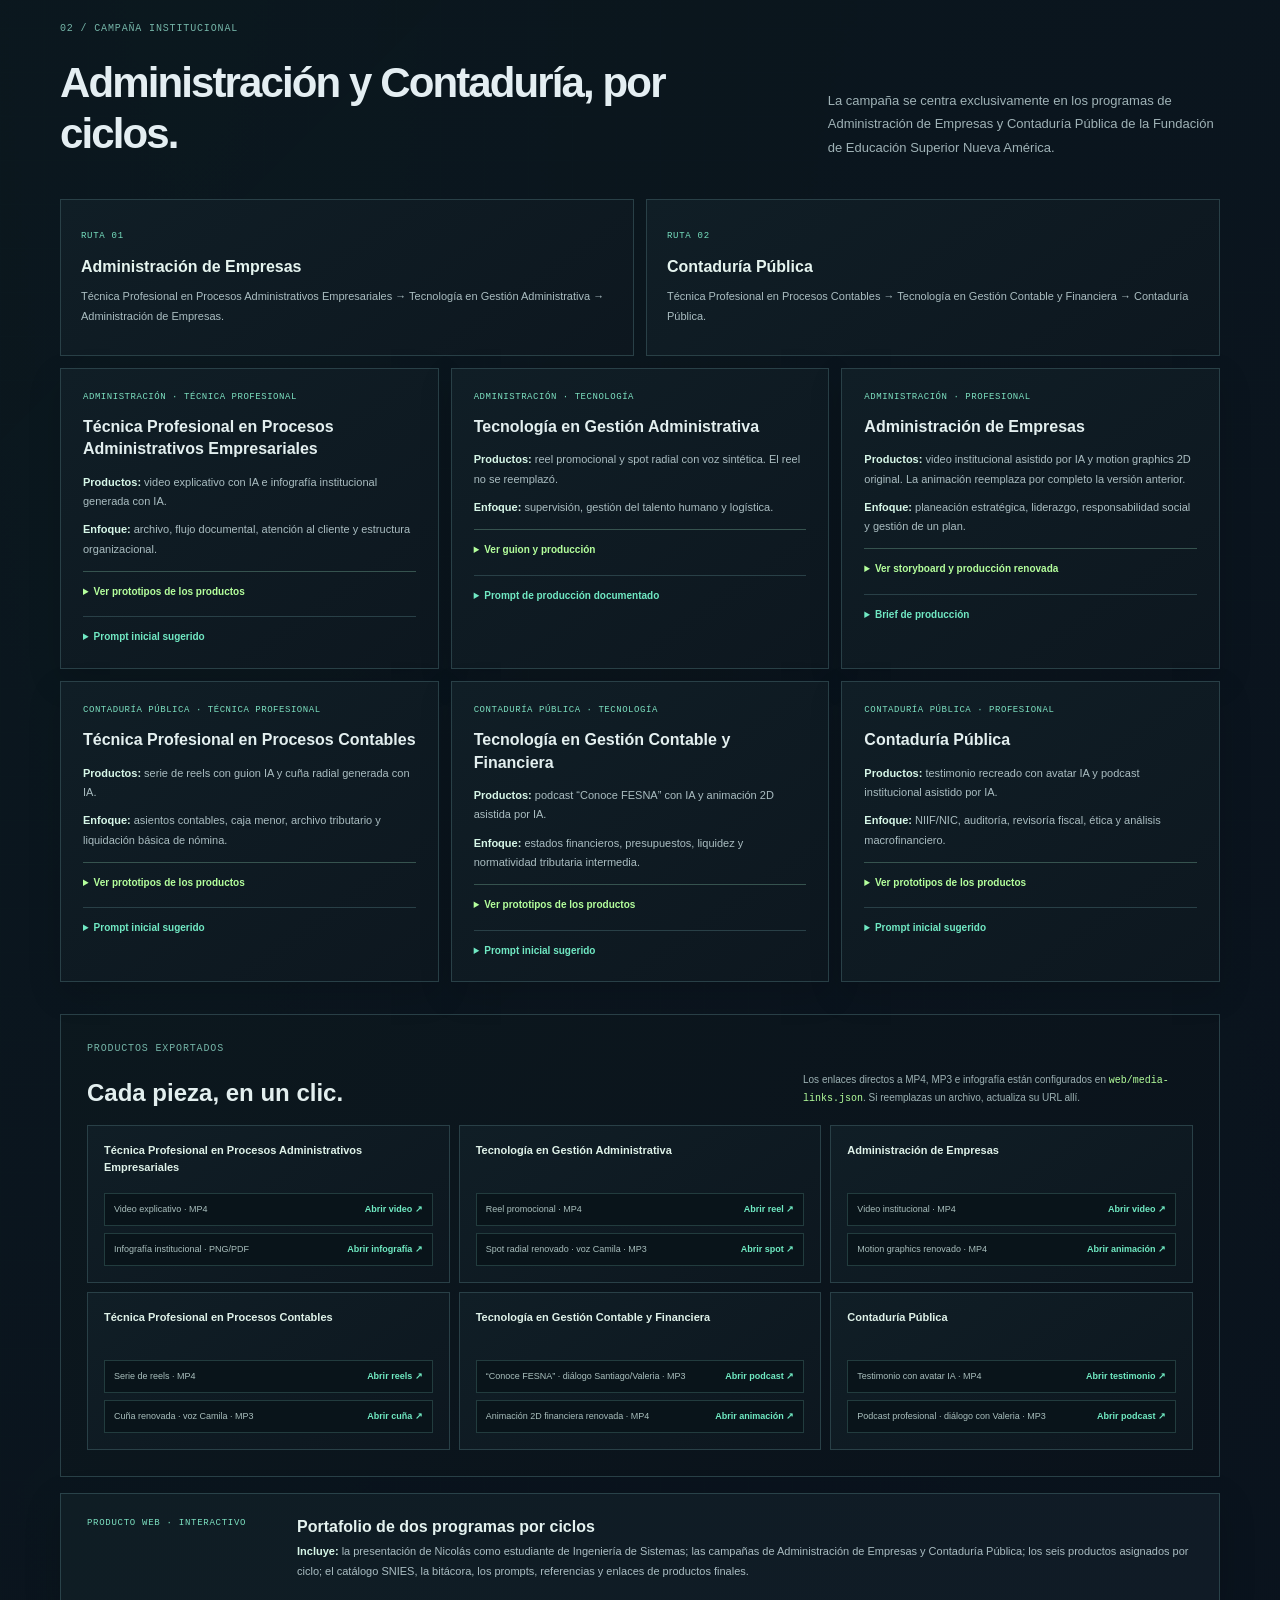
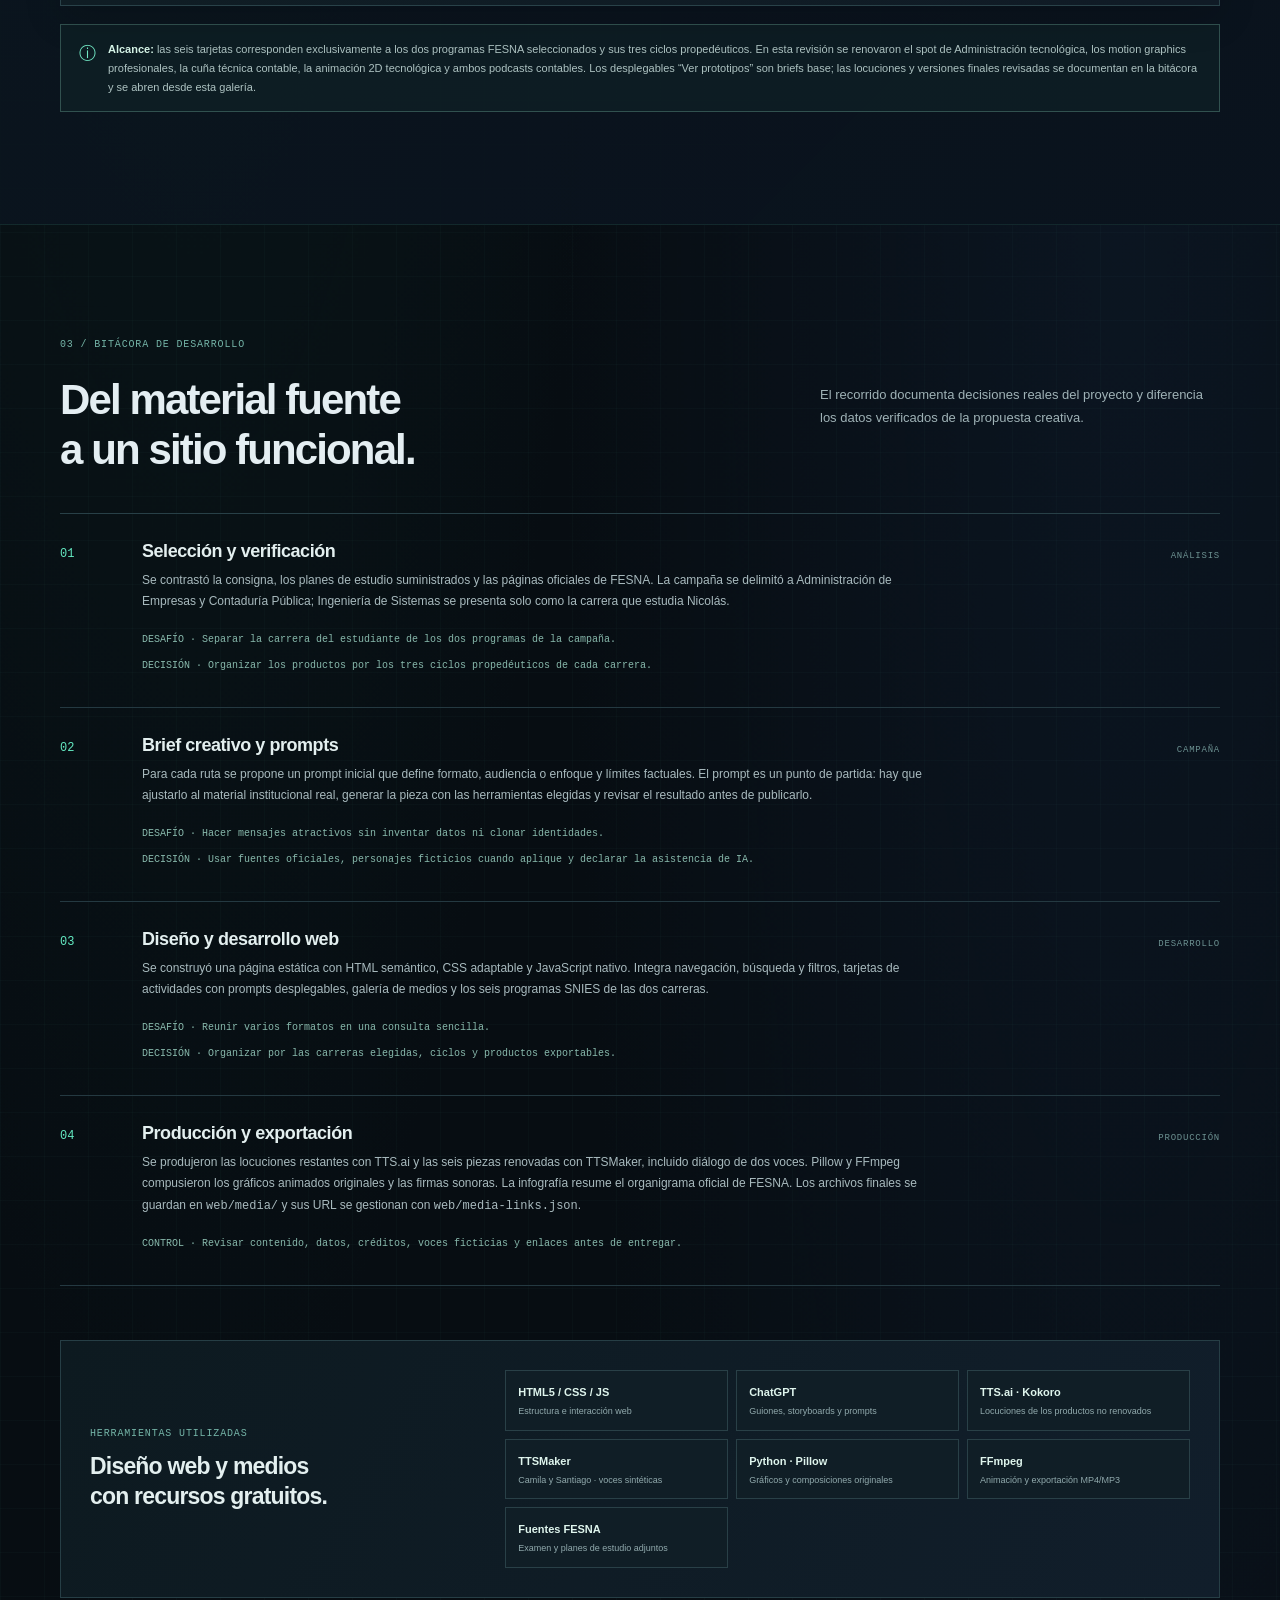
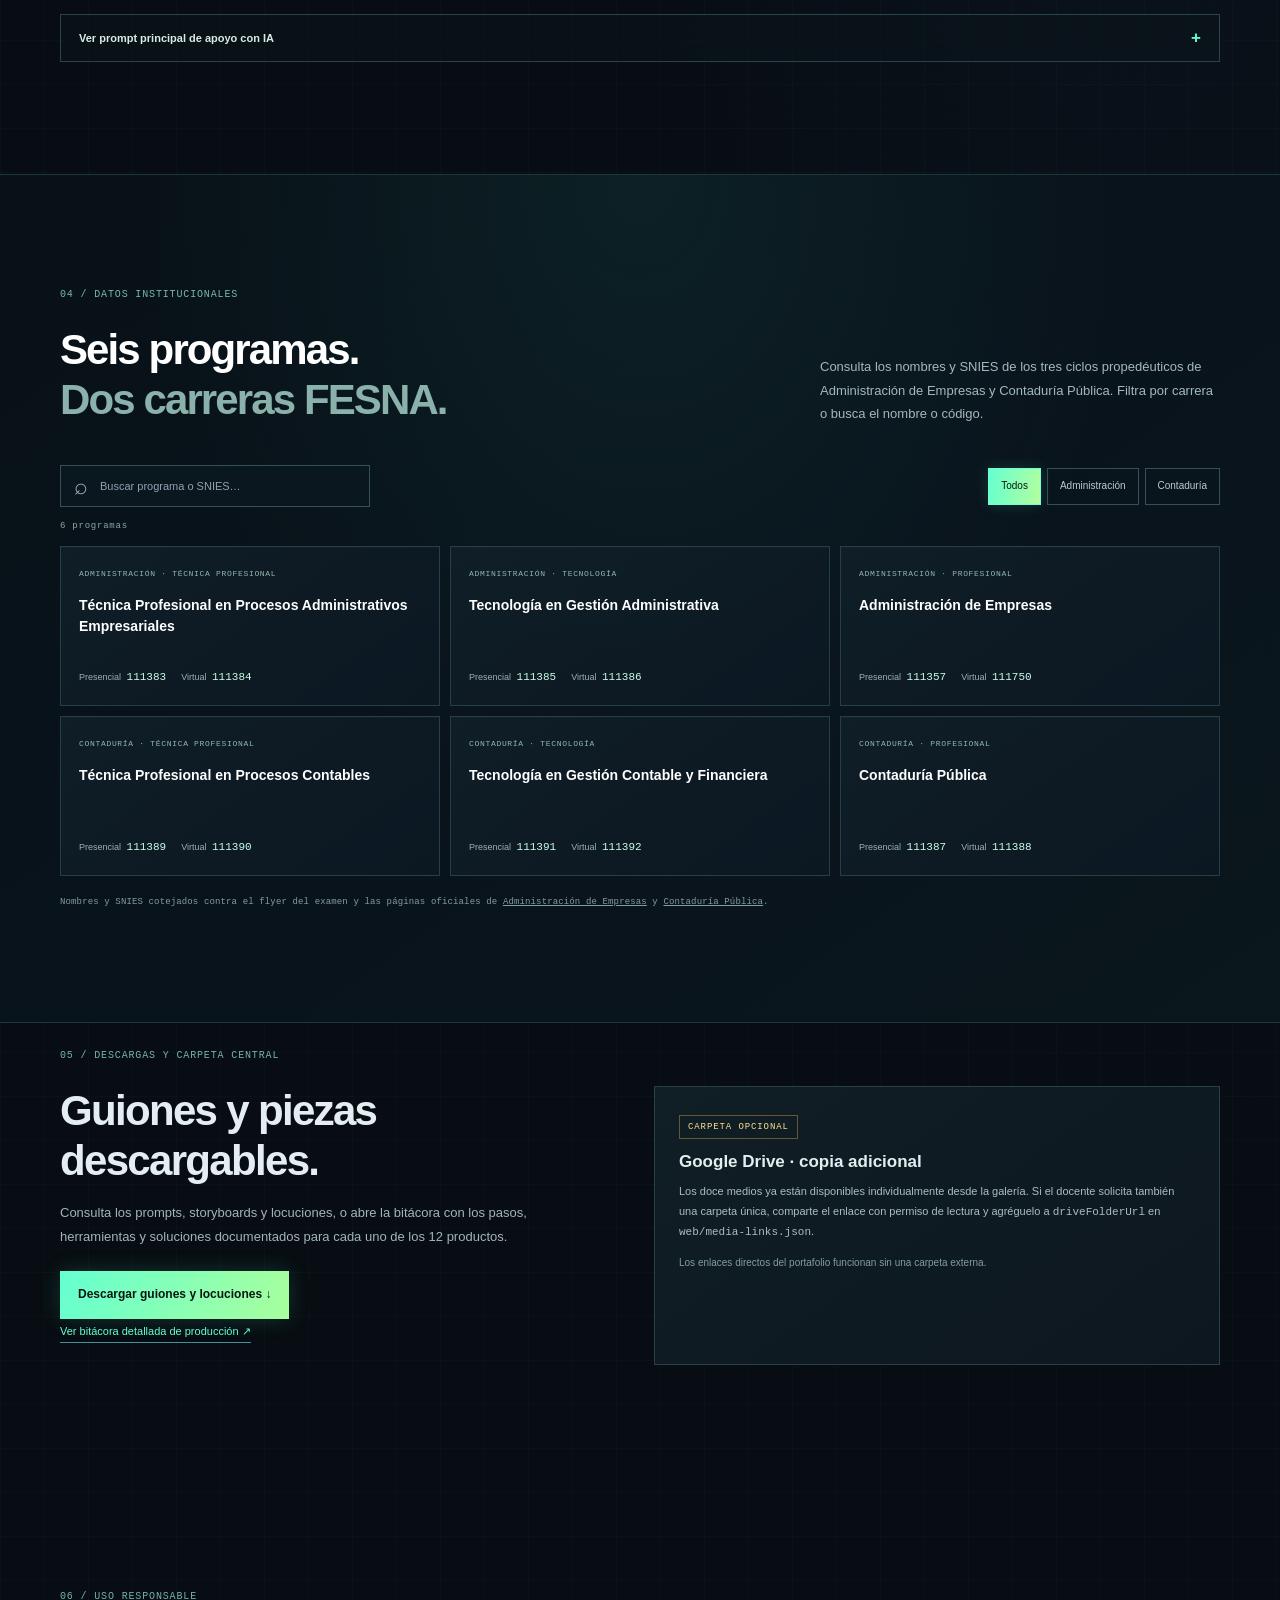
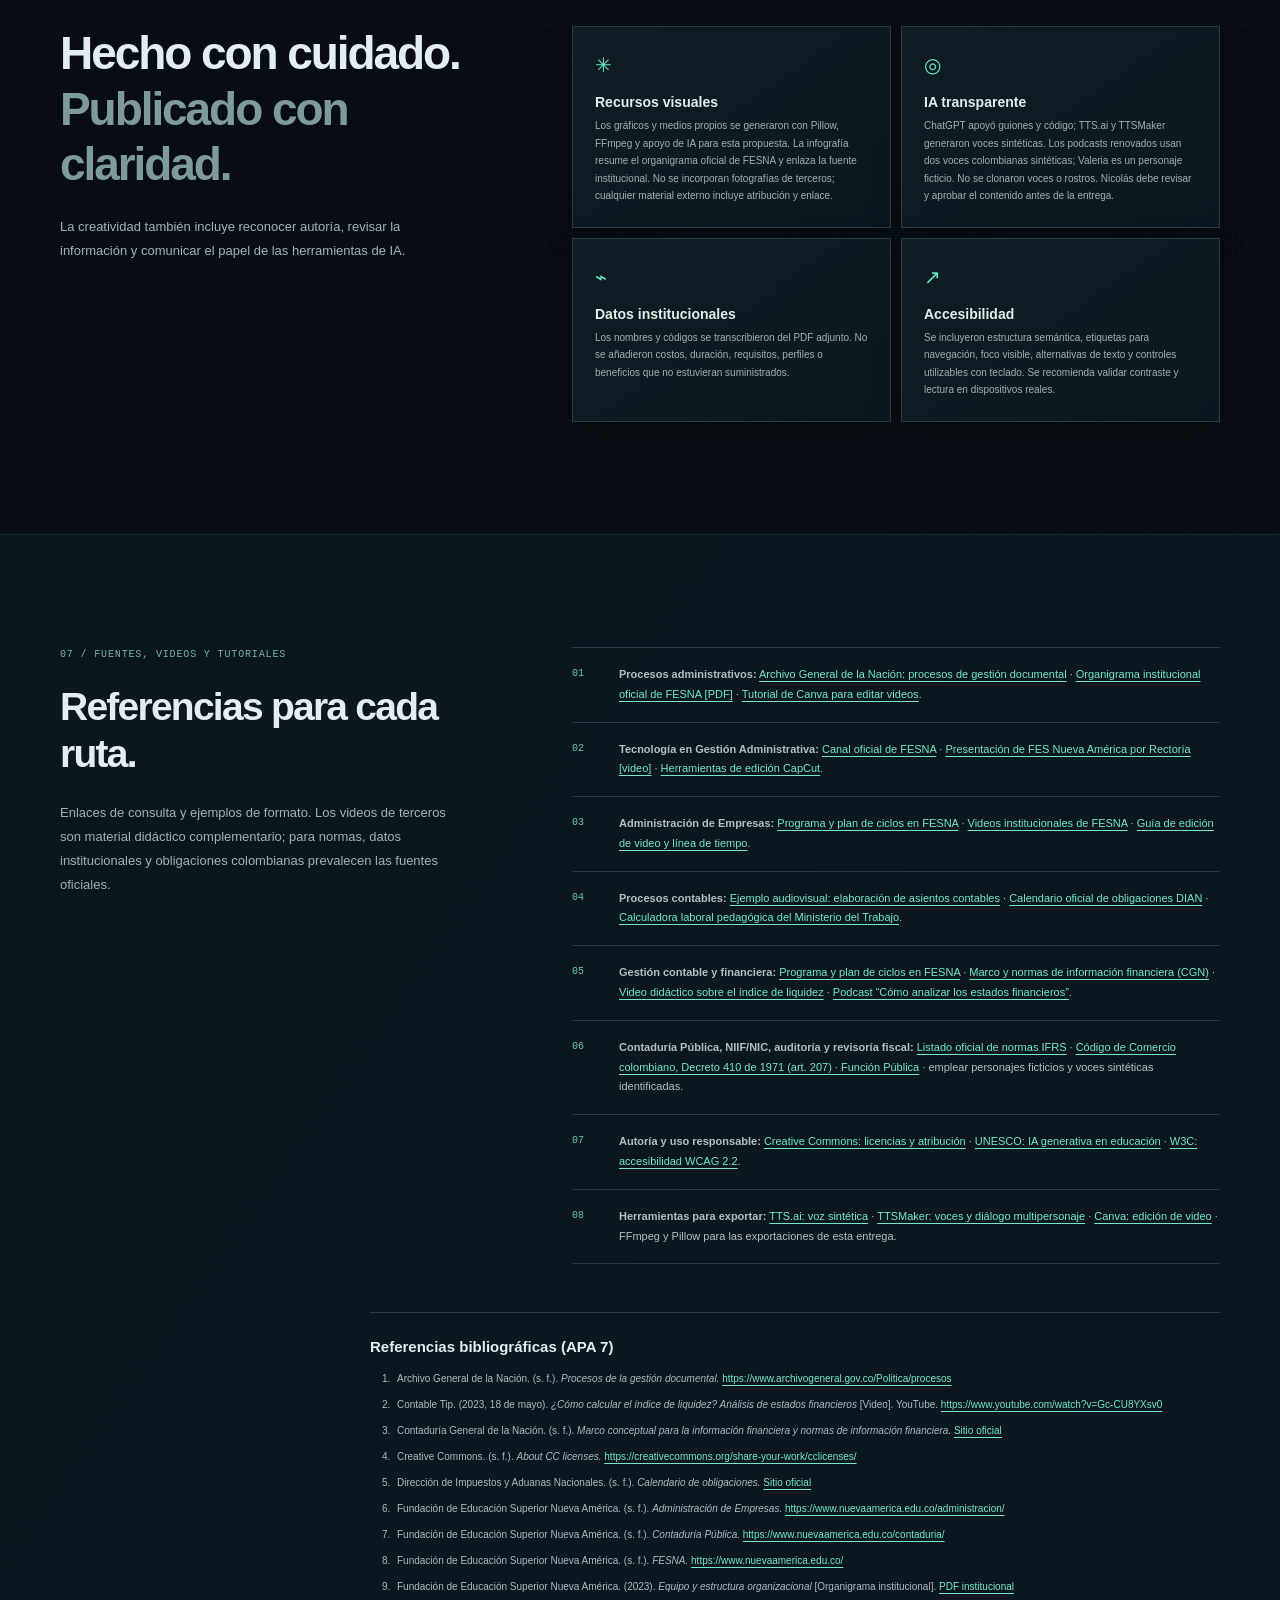
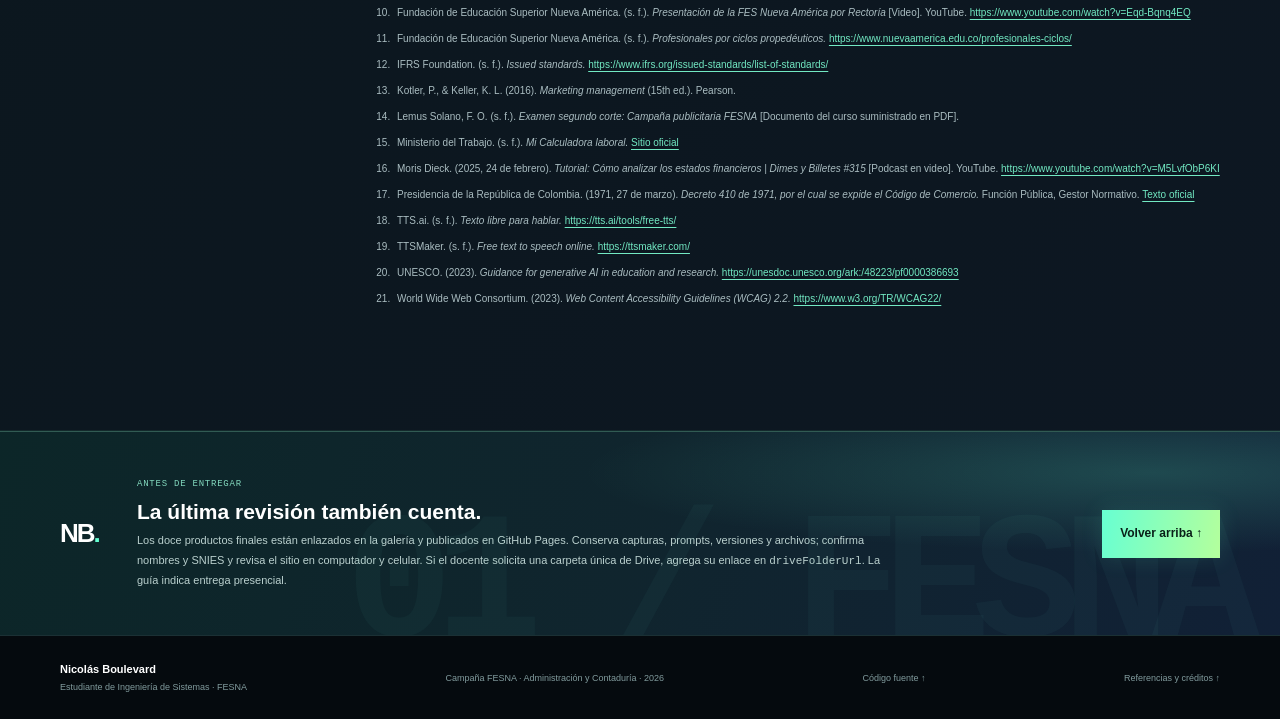
==== commit 76eaa65c: "feat: refresh selected campaign ads and dialogue" ====
--- a/web/index.html
+++ b/web/index.html
@@ -79,8 +79,8 @@
         </div>
         <div class="assignment-grid">
           <article class="assignment-card"><span class="assignment-level">ADMINISTRACIÓN · TÉCNICA PROFESIONAL</span><h3>Técnica Profesional en Procesos Administrativos Empresariales</h3><p><strong>Productos:</strong> video explicativo con IA e infografía institucional generada con IA.</p><p><strong>Enfoque:</strong> archivo, flujo documental, atención al cliente y estructura organizacional.</p><details class="sample-details"><summary>Ver prototipos de los productos</summary><div class="sample-content"><h4>Video · “Un documento, una ruta clara”</h4><p><b>Escena 1:</b> llega una solicitud; se recibe y registra. <b>Escena 2:</b> se clasifica y remite al área responsable. <b>Escena 3:</b> se revisa, responde y deja constancia. <b>Escena 4:</b> se archiva para facilitar su consulta según las reglas de la organización. <b>Cierre:</b> “Un flujo definido ayuda a dar seguimiento a cada solicitud”. Visuales: bandeja de entrada, flechas de proceso y archivo.</p><h4>Infografía · Estructura organizacional oficial de FESNA</h4><p>Resumen jerárquico elaborado a partir del organigrama institucional publicado en 2023: Asamblea General → Consejo Superior → Rectoría; ramas Académica y Administrativa y Financiera, más las unidades que reportan a Rectoría. El esquema completo y la atribución están enlazados en Referencias.</p><p><b>Herramientas posibles:</b> ChatGPT para resumir el PDF institucional; Canva o editor equivalente para diagramar. Revisar nombres y relaciones contra la fuente antes de exportar.</p></div></details><details><summary>Prompt inicial sugerido</summary><blockquote>Resume el PDF oficial del organigrama FESNA enlazado como fuente y conviértelo en una infografía legible para estudiantes. Mantén las dependencias y nombres que aparecen en el documento, conserva la jerarquía sin añadir cargos, y agrega la atribución y el enlace a la fuente institucional.</blockquote></details></article>
-          <article class="assignment-card"><span class="assignment-level">ADMINISTRACIÓN · TECNOLOGÍA</span><h3>Tecnología en Gestión Administrativa</h3><p><strong>Productos:</strong> reel promocional con IA y spot publicitario con voz IA.</p><p><strong>Enfoque:</strong> supervisión, gestión del talento humano y logística en una pieza dinámica.</p><details class="sample-details"><summary>Ver prototipos de los productos</summary><div class="sample-content"><h4>Reel vertical · duración sugerida: 20 s</h4><p><b>0–4 s:</b> “¿Cómo se conectan las tareas para que una organización avance?” <b>4–11 s:</b> aparecen tres rótulos animados: supervisión, talento humano y logística. <b>11–16 s:</b> “Conoce el programa Tecnología en Gestión Administrativa”. <b>16–20 s:</b> “FESNA · Presencial 111385 · Virtual 111386”. Usar textos grandes y subtítulos.</p><h4>Spot · duración sugerida: 20 s</h4><p><b>Locución propuesta:</b> “Cada organización necesita coordinar personas, procesos y recursos. Conoce Tecnología en Gestión Administrativa de la Fundación de Educación Superior Nueva América. Consulta la información institucional del programa. FESNA: Presencial, SNIES 111385; Virtual, SNIES 111386”. Voz sintética genérica, con licencia de uso; no imitar personas reales.</p><p><b>Herramientas posibles:</b> ChatGPT para guion, editor de video para reel y plataforma de voz IA autorizada para locución. Confirmar pronunciación de nombres y SNIES.</p></div></details><details><summary>Prompt inicial sugerido</summary><blockquote>Escribe guion y plan visual para un reel y una versión de spot con locución sintética para Tecnología en Gestión Administrativa. La guía no fija duraciones: propón una extensión breve y editable. Incluye solo el nombre y SNIES confirmados; no inventes beneficios y no imites la voz de ninguna persona real.</blockquote></details></article>
-          <article class="assignment-card"><span class="assignment-level">ADMINISTRACIÓN · PROFESIONAL</span><h3>Administración de Empresas</h3><p><strong>Productos:</strong> video institucional generado con IA y motion graphics inteligente.</p><p><strong>Enfoque:</strong> comunicación estratégica, visión directiva, liderazgo, responsabilidad social y planes de negocio.</p><details class="sample-details"><summary>Ver prototipos de los productos</summary><div class="sample-content"><h4>Video institucional · duración sugerida: 30 s</h4><p><b>0–6 s:</b> pregunta en pantalla: “¿Cómo se transforma una idea en un plan de acción?” <b>6–16 s:</b> una idea se organiza en objetivos, equipo y decisiones. <b>16–24 s:</b> palabras clave: liderazgo, responsabilidad social y visión directiva. <b>24–30 s:</b> “Administración de Empresas · FESNA · Presencial 111357 · Virtual 111750”. No se atribuyen resultados, acreditaciones o beneficios no suministrados.</p><h4>Motion graphics · storyboard propuesto de 4 escenas</h4><p>1) Idea y necesidad. 2) Análisis de contexto. 3) Plan: objetivo, actividades y recursos por definir. 4) Seguimiento y responsabilidad con los grupos involucrados. Cierre con nombre oficial y SNIES. Mantener cifras y gráficas como ilustrativas, no como datos de FESNA.</p><p><b>Herramientas posibles:</b> IA generativa para boceto visual, editor de motion graphics y editor de video. Revisar derechos de uso y rotular datos ilustrativos.</p></div></details><details><summary>Prompt inicial sugerido</summary><blockquote>Diseña un storyboard para video institucional y una secuencia de motion graphics para Administración de Empresas. La guía no especifica duración: propone un ritmo breve y editable. Comunica liderazgo y responsabilidad social con ejemplos visuales genéricos; conserva los SNIES suministrados y no afirmes beneficios ni características institucionales sin fuente.</blockquote></details></article>
+          <article class="assignment-card"><span class="assignment-level">ADMINISTRACIÓN · TECNOLOGÍA</span><h3>Tecnología en Gestión Administrativa</h3><p><strong>Productos:</strong> reel promocional y spot radial con voz sintética. El reel no se reemplazó.</p><p><strong>Enfoque:</strong> supervisión, gestión del talento humano y logística.</p><details class="sample-details"><summary>Ver guion y producción</summary><div class="sample-content"><h4>Reel vertical · propuesta de cuatro escenas</h4><p><b>0–4 s:</b> “¿Cómo se conectan las tareas para que una organización avance?” <b>4–11 s:</b> rótulos de supervisión, talento humano y logística. <b>11–16 s:</b> nombre del programa. <b>16–20 s:</b> SNIES 111385 presencial · 111386 virtual.</p><h4>Spot radial renovado · voz Camila (sintética)</h4><p>“¿Te interesa cómo se organiza una empresa? Supervisión, talento humano y logística son tres piezas clave de la gestión. Conoce Tecnología en Gestión Administrativa de la Fundación de Educación Superior Nueva América. Presencial: SNIES 111385. Virtual: SNIES 111386. Infórmate en los canales oficiales de FESNA.” Incluye una firma sonora original de tonos sintetizados, sin música de terceros.</p><p><b>Herramientas usadas en el spot:</b> ChatGPT (redacción), TTSMaker (voz femenina colombiana Camila) y FFmpeg (mezcla de voz y firma sonora original). No se usaron imágenes ni voces de terceros.</p></div></details><details><summary>Prompt de producción documentado</summary><blockquote>Escribe un spot radial breve para Tecnología en Gestión Administrativa. Menciona supervisión, talento humano y logística; conserva nombre y SNIES oficiales; evita prometer beneficios y termina con una invitación a consultar FESNA.</blockquote></details></article>
+          <article class="assignment-card"><span class="assignment-level">ADMINISTRACIÓN · PROFESIONAL</span><h3>Administración de Empresas</h3><p><strong>Productos:</strong> video institucional asistido por IA y motion graphics 2D original. La animación reemplaza por completo la versión anterior.</p><p><strong>Enfoque:</strong> planeación estratégica, liderazgo, responsabilidad social y gestión de un plan.</p><details class="sample-details"><summary>Ver storyboard y producción renovada</summary><div class="sample-content"><h4>Motion graphics · cuatro secuencias animadas</h4><p><b>01 Oportunidad:</b> un marcador recorre observar, preguntar, decidir y actuar. <b>02 Liderazgo:</b> conecta equipo, clientes, operación y entorno alrededor de una visión compartida. <b>03 Plan:</b> crecen barras ilustrativas para mercado, operación y recursos, sin cifras institucionales. <b>04 Seguimiento:</b> integra personas, entorno y avances. Cierre: Administración de Empresas · presencial SNIES 111357 · virtual SNIES 111750.</p><p>El video fue creado con escenas dibujadas en Python/Pillow y movimiento real de elementos por fotogramas; FFmpeg compuso y exportó el MP4. No usa plantillas ni gráficos estadísticos de terceros.</p></div></details><details><summary>Brief de producción</summary><blockquote>Anima una secuencia gráfica sobre gestión empresarial: reconocer oportunidad, alinear a un equipo, organizar un plan de negocio y dar seguimiento responsable. Usa solo relaciones ilustrativas; no inventes datos institucionales y conserva nombre y SNIES oficiales.</blockquote></details></article>
           <article class="assignment-card"><span class="assignment-level">CONTADURÍA PÚBLICA · TÉCNICA PROFESIONAL</span><h3>Técnica Profesional en Procesos Contables</h3><p><strong>Productos:</strong> serie de reels con guion IA y cuña radial generada con IA.</p><p><strong>Enfoque:</strong> asientos contables, caja menor, archivo tributario y liquidación básica de nómina.</p><details class="sample-details"><summary>Ver prototipos de los productos</summary><div class="sample-content"><h4>Serie de reels · cuatro temas sugeridos</h4><p><b>1. Asiento:</b> “Identifica la operación, revisa el soporte y determina las cuentas antes de registrar. Débito y crédito deben mantener la igualdad; confirma el tratamiento aplicable”. <b>2. Caja menor:</b> “Registra cada gasto, conserva el comprobante y compara el saldo con el efectivo disponible”. <b>3. Archivo tributario:</b> “Organiza los soportes por periodo y tipo; protege los datos y verifica los plazos vigentes”. <b>4. Nómina básica:</b> “Reúne novedades, revisa conceptos aplicables y verifica cálculos con la norma vigente antes de liquidar”. La guía no especifica número de reels ni duración.</p><h4>Cuña radial · borrador de locución</h4><p>“¿Estás aprendiendo contabilidad? Un soporte claro, un registro ordenado y una revisión cuidadosa hacen la diferencia. Explora los conceptos de procesos contables y verifica siempre las reglas vigentes para cada caso. FESNA: Técnica Profesional en Procesos Contables. Presencial, SNIES 111389; Virtual, SNIES 111390”. Ajustar la extensión y validar el contenido contable.</p><p><b>Herramientas posibles:</b> ChatGPT para borradores, editor de audio y voz sintética autorizada. Validar conceptos con fuentes académicas y normativa actual.</p></div></details><details><summary>Prompt inicial sugerido</summary><blockquote>Escribe guiones breves para una serie de reels educativos sobre asientos contables, caja menor, archivo tributario y nómina básica, más una cuña radial promocional de Técnica Profesional en Procesos Contables. No inventes cantidad, duración, cifras ni normas; indica qué debe validarse con fuentes colombianas vigentes.</blockquote></details></article>
           <article class="assignment-card"><span class="assignment-level">CONTADURÍA PÚBLICA · TECNOLOGÍA</span><h3>Tecnología en Gestión Contable y Financiera</h3><p><strong>Productos:</strong> podcast “Conoce FESNA” con IA y animación 2D asistida por IA.</p><p><strong>Enfoque:</strong> estados financieros, presupuestos, liquidez y normatividad tributaria intermedia.</p><details class="sample-details"><summary>Ver prototipos de los productos</summary><div class="sample-content"><h4>Podcast “Conoce FESNA” · escaleta propuesta</h4><p><b>Entrada:</b> presentar el tema “leer la liquidez”. <b>Concepto:</b> explicar que los indicadores financieros requieren contexto. <b>Ejemplo didáctico:</b> razón corriente = activo corriente ÷ pasivo corriente; definir cada término sin diagnosticar una empresa real. <b>Cierre:</b> un indicador aislado no basta; consultar fuentes contables y tributarias vigentes. Duración pendiente de la pauta del curso.</p><h4>Animación 2D · storyboard propuesto</h4><p>1) Aparecen los bloques “Activo corriente” y “Pasivo corriente”. 2) Se presenta la fórmula “Razón corriente = activo corriente / pasivo corriente”. 3) Se resaltan sus componentes y aparece “Interpreta con contexto”. 4) Cierre: “Ejemplo educativo; no representa cifras de FESNA”. La guía no fija duración.</p><p><b>Herramientas posibles:</b> ChatGPT para escaleta, programa de animación 2D y editor de audio. Verificar la fórmula y el tratamiento normativo con bibliografía de curso.</p></div></details><details><summary>Prompt inicial sugerido</summary><blockquote>Prepara una escaleta para “Conoce FESNA” y un storyboard de animación 2D sobre estados financieros, presupuestos o liquidez. Usa ejemplos ficticios, indica los datos que requieren fuente y no fijes duración ni presentes cálculos como información institucional.</blockquote></details></article>
           <article class="assignment-card"><span class="assignment-level">CONTADURÍA PÚBLICA · PROFESIONAL</span><h3>Contaduría Pública</h3><p><strong>Productos:</strong> testimonio recreado con avatar IA y podcast institucional asistido por IA.</p><p><strong>Enfoque:</strong> NIIF/NIC, auditoría, revisoría fiscal, ética y análisis macrofinanciero.</p><details class="sample-details"><summary>Ver prototipos de los productos</summary><div class="sample-content"><h4>Testimonio demostrativo · personaje ficticio</h4><p><b>Rótulo permanente:</b> “Avatar y testimonio ficticios, creados con IA; no representan a un egresado o experto real”. <b>Guion:</b> “En este ejemplo académico, Valeria —personaje ficticio— explica que el juicio profesional requiere estudiar la norma aplicable, documentar evidencia y actuar con ética. En una auditoría, las conclusiones deben basarse en procedimientos y evidencia suficiente; cada caso exige revisar los estándares vigentes”. No presentarlo como experiencia laboral real.</p><h4>Podcast institucional · escaleta de 4 minutos</h4><p><b>0:00–0:30:</b> bienvenida y declaración de contenido educativo. <b>0:30–1:30:</b> pregunta guía sobre ética en auditoría. <b>1:30–2:40:</b> diálogo entre presentador y especialista ficticio sobre evidencia, independencia y documentación. <b>2:40–3:30:</b> mención general de NIIF/NIC, sin interpretación de una norma concreta no verificada. <b>3:30–4:00:</b> conclusión y referencias a consultar. Identificar las voces sintéticas en créditos.</p><p><b>Herramientas posibles:</b> IA de texto para borrador; avatar y voz sintética con licencias y avisos claros; editor de audio. No clonar personas ni atribuir declaraciones a FESNA.</p></div></details><details><summary>Prompt inicial sugerido</summary><blockquote>Crea un guion demostrativo con una persona totalmente ficticia para explicar la importancia de ética y evidencia en auditoría, y una escaleta de podcast institucional. Etiqueta el avatar como ficticio, no inventes citas ni experiencia real, no clones voces o rostros y marca las normas que deben comprobarse.</blockquote></details></article>
@@ -89,15 +89,15 @@
           <div class="media-gallery-heading"><div><div class="section-kicker">PRODUCTOS EXPORTADOS</div><h3 id="media-gallery-title">Cada pieza, en un clic.</h3></div><p>Los enlaces directos a MP4, MP3 e infografía están configurados en <code>web/media-links.json</code>. Si reemplazas un archivo, actualiza su URL allí.</p></div>
           <div class="media-group-grid">
             <article class="media-group"><h4>Técnica Profesional en Procesos Administrativos Empresariales</h4><div class="media-slot" data-media-id="admin-tp-video"><span>Video explicativo · MP4</span><a href="#" hidden target="_blank" rel="noopener noreferrer">Abrir video ↗</a><small>Enlace por agregar</small></div><div class="media-slot" data-media-id="admin-tp-infografia"><span>Infografía institucional · PNG/PDF</span><a href="#" hidden target="_blank" rel="noopener noreferrer">Abrir infografía ↗</a><small>Enlace por agregar</small></div></article>
-            <article class="media-group"><h4>Tecnología en Gestión Administrativa</h4><div class="media-slot" data-media-id="admin-tec-reel"><span>Reel promocional · MP4</span><a href="#" hidden target="_blank" rel="noopener noreferrer">Abrir reel ↗</a><small>Enlace por agregar</small></div><div class="media-slot" data-media-id="admin-tec-spot"><span>Spot con voz IA · MP3/MP4</span><a href="#" hidden target="_blank" rel="noopener noreferrer">Abrir spot ↗</a><small>Enlace por agregar</small></div></article>
-            <article class="media-group"><h4>Administración de Empresas</h4><div class="media-slot" data-media-id="admin-prof-video"><span>Video institucional · MP4</span><a href="#" hidden target="_blank" rel="noopener noreferrer">Abrir video ↗</a><small>Enlace por agregar</small></div><div class="media-slot" data-media-id="admin-prof-motion"><span>Motion graphics · MP4</span><a href="#" hidden target="_blank" rel="noopener noreferrer">Abrir animación ↗</a><small>Enlace por agregar</small></div></article>
-            <article class="media-group"><h4>Técnica Profesional en Procesos Contables</h4><div class="media-slot" data-media-id="conta-tp-reels"><span>Serie de reels · MP4</span><a href="#" hidden target="_blank" rel="noopener noreferrer">Abrir reels ↗</a><small>Enlace por agregar</small></div><div class="media-slot" data-media-id="conta-tp-cuna"><span>Cuña radial · MP3</span><a href="#" hidden target="_blank" rel="noopener noreferrer">Abrir cuña ↗</a><small>Enlace por agregar</small></div></article>
-            <article class="media-group"><h4>Tecnología en Gestión Contable y Financiera</h4><div class="media-slot" data-media-id="conta-tec-podcast"><span>Podcast “Conoce FESNA” · MP3/MP4</span><a href="#" hidden target="_blank" rel="noopener noreferrer">Abrir podcast ↗</a><small>Enlace por agregar</small></div><div class="media-slot" data-media-id="conta-tec-animacion"><span>Animación 2D · MP4</span><a href="#" hidden target="_blank" rel="noopener noreferrer">Abrir animación ↗</a><small>Enlace por agregar</small></div></article>
-            <article class="media-group"><h4>Contaduría Pública</h4><div class="media-slot" data-media-id="conta-prof-avatar"><span>Testimonio con avatar IA · MP4</span><a href="#" hidden target="_blank" rel="noopener noreferrer">Abrir testimonio ↗</a><small>Enlace por agregar</small></div><div class="media-slot" data-media-id="conta-prof-podcast"><span>Podcast institucional · MP3/MP4</span><a href="#" hidden target="_blank" rel="noopener noreferrer">Abrir podcast ↗</a><small>Enlace por agregar</small></div></article>
+            <article class="media-group"><h4>Tecnología en Gestión Administrativa</h4><div class="media-slot" data-media-id="admin-tec-reel"><span>Reel promocional · MP4</span><a href="#" hidden target="_blank" rel="noopener noreferrer">Abrir reel ↗</a><small>Enlace por agregar</small></div><div class="media-slot" data-media-id="admin-tec-spot"><span>Spot radial renovado · voz Camila · MP3</span><a href="#" hidden target="_blank" rel="noopener noreferrer">Abrir spot ↗</a><small>Enlace por agregar</small></div></article>
+            <article class="media-group"><h4>Administración de Empresas</h4><div class="media-slot" data-media-id="admin-prof-video"><span>Video institucional · MP4</span><a href="#" hidden target="_blank" rel="noopener noreferrer">Abrir video ↗</a><small>Enlace por agregar</small></div><div class="media-slot" data-media-id="admin-prof-motion"><span>Motion graphics renovado · MP4</span><a href="#" hidden target="_blank" rel="noopener noreferrer">Abrir animación ↗</a><small>Enlace por agregar</small></div></article>
+            <article class="media-group"><h4>Técnica Profesional en Procesos Contables</h4><div class="media-slot" data-media-id="conta-tp-reels"><span>Serie de reels · MP4</span><a href="#" hidden target="_blank" rel="noopener noreferrer">Abrir reels ↗</a><small>Enlace por agregar</small></div><div class="media-slot" data-media-id="conta-tp-cuna"><span>Cuña renovada · voz Camila · MP3</span><a href="#" hidden target="_blank" rel="noopener noreferrer">Abrir cuña ↗</a><small>Enlace por agregar</small></div></article>
+            <article class="media-group"><h4>Tecnología en Gestión Contable y Financiera</h4><div class="media-slot" data-media-id="conta-tec-podcast"><span>“Conoce FESNA” · diálogo Santiago/Valeria · MP3</span><a href="#" hidden target="_blank" rel="noopener noreferrer">Abrir podcast ↗</a><small>Enlace por agregar</small></div><div class="media-slot" data-media-id="conta-tec-animacion"><span>Animación 2D financiera renovada · MP4</span><a href="#" hidden target="_blank" rel="noopener noreferrer">Abrir animación ↗</a><small>Enlace por agregar</small></div></article>
+            <article class="media-group"><h4>Contaduría Pública</h4><div class="media-slot" data-media-id="conta-prof-avatar"><span>Testimonio con avatar IA · MP4</span><a href="#" hidden target="_blank" rel="noopener noreferrer">Abrir testimonio ↗</a><small>Enlace por agregar</small></div><div class="media-slot" data-media-id="conta-prof-podcast"><span>Podcast profesional · diálogo con Valeria · MP3</span><a href="#" hidden target="_blank" rel="noopener noreferrer">Abrir podcast ↗</a><small>Enlace por agregar</small></div></article>
           </div>
         </section>
         <div class="activity-summary"><span class="activity-label">PRODUCTO WEB · INTERACTIVO</span><div><h3>Portafolio de dos programas por ciclos</h3><p><strong>Incluye:</strong> la presentación de Nicolás como estudiante de Ingeniería de Sistemas; las campañas de Administración de Empresas y Contaduría Pública; los seis productos asignados por ciclo; el catálogo SNIES, la bitácora, los prompts, referencias y enlaces de productos finales.</p></div></div>
-        <div class="disclaimer"><span aria-hidden="true">ⓘ</span><p><strong>Alcance:</strong> las seis tarjetas corresponden exclusivamente a los dos programas FESNA seleccionados y sus tres ciclos propedéuticos. Los guiones y briefs están documentados; los archivos MP4, MP3 y PNG exportados aparecen en la galería con enlaces directos.</p></div>
+        <div class="disclaimer"><span aria-hidden="true">ⓘ</span><p><strong>Alcance:</strong> las seis tarjetas corresponden exclusivamente a los dos programas FESNA seleccionados y sus tres ciclos propedéuticos. En esta revisión se renovaron el spot de Administración tecnológica, los motion graphics profesionales, la cuña técnica contable, la animación 2D tecnológica y ambos podcasts contables. Los desplegables “Ver prototipos” son briefs base; las locuciones y versiones finales revisadas se documentan en la bitácora y se abren desde esta galería.</p></div>
       </div>
     </section>
 
@@ -108,10 +108,10 @@
         <article class="process-item"><span class="process-no">01</span><div><h3>Selección y verificación</h3><p>Se contrastó la consigna, los planes de estudio suministrados y las páginas oficiales de FESNA. La campaña se delimitó a Administración de Empresas y Contaduría Pública; Ingeniería de Sistemas se presenta solo como la carrera que estudia Nicolás.</p><span class="process-outcome">DESAFÍO · Separar la carrera del estudiante de los dos programas de la campaña.<br>DECISIÓN · Organizar los productos por los tres ciclos propedéuticos de cada carrera.</span></div><span class="process-type">ANÁLISIS</span></article>
         <article class="process-item"><span class="process-no">02</span><div><h3>Brief creativo y prompts</h3><p>Para cada ruta se propone un prompt inicial que define formato, audiencia o enfoque y límites factuales. El prompt es un punto de partida: hay que ajustarlo al material institucional real, generar la pieza con las herramientas elegidas y revisar el resultado antes de publicarlo.</p><span class="process-outcome">DESAFÍO · Hacer mensajes atractivos sin inventar datos ni clonar identidades.<br>DECISIÓN · Usar fuentes oficiales, personajes ficticios cuando aplique y declarar la asistencia de IA.</span></div><span class="process-type">CAMPAÑA</span></article>
         <article class="process-item"><span class="process-no">03</span><div><h3>Diseño y desarrollo web</h3><p>Se construyó una página estática con HTML semántico, CSS adaptable y JavaScript nativo. Integra navegación, búsqueda y filtros, tarjetas de actividades con prompts desplegables, galería de medios y los seis programas SNIES de las dos carreras.</p><span class="process-outcome">DESAFÍO · Reunir varios formatos en una consulta sencilla.<br>DECISIÓN · Organizar por las carreras elegidas, ciclos y productos exportables.</span></div><span class="process-type">DESARROLLO</span></article>
-        <article class="process-item"><span class="process-no">04</span><div><h3>Producción y exportación</h3><p>Se generaron guiones y voces sintéticas en TTS.ai, se compusieron videos MP4 con Pillow y FFmpeg y se exportó la infografía desde el organigrama oficial de FESNA. Los archivos finales se guardan en <code>web/media/</code> y sus URL se gestionan con <code>web/media-links.json</code>.</p><span class="process-outcome">PENDIENTE · URL de la carpeta central de Drive.<br>CONTROL · Revisar contenido, datos, créditos, voces ficticias y enlaces antes de entregar.</span></div><span class="process-type">PRODUCCIÓN</span></article>
-      </div>
-      <div class="tools-row"><div><div class="section-kicker">HERRAMIENTAS UTILIZADAS</div><h3>Diseño web y medios<br>con recursos gratuitos.</h3></div><div class="tool-chips"><span><b>HTML5 / CSS / JS</b><small>Estructura e interacción web</small></span><span><b>ChatGPT</b><small>Guiones, storyboards y prompts</small></span><span><b>TTS.ai · Kokoro</b><small>Voz sintética · Alex (es), no clonada</small></span><span><b>Python · Pillow</b><small>Gráficos y composiciones originales</small></span><span><b>FFmpeg</b><small>Edición y exportación MP4/MP3</small></span><span><b>Fuentes FESNA</b><small>Examen y planes de estudio adjuntos</small></span></div></div>
-      <details class="prompt-details"><summary>Ver prompt principal de apoyo con IA</summary><div class="prompt-content"><p><strong>Herramientas:</strong> ChatGPT para organizar la consigna, redactar los guiones y programar la web; TTS.ai (Kokoro, voz Alex en español) para voces genéricas; Pillow y FFmpeg para crear y exportar los medios. Las voces son sintéticas y no clonan personas. Los datos se cotejaron con la guía, los planes institucionales suministrados y las páginas oficiales de FESNA.</p><blockquote>“A partir del examen de FESNA y los planes de estudio institucionales suministrados, prepara un portafolio web para Nicolás Boulevard, estudiante de Ingeniería de Sistemas. La campaña debe centrarse exclusivamente en Administración de Empresas y Contaduría Pública, cada una por sus ciclos Técnico Profesional, Tecnología y Profesional. Conserva nombres y SNIES de la fuente. Desarrolla los productos asignados, documenta los prompts y herramientas realmente empleados, resume el organigrama oficial con atribución, incluye enlaces verificables a cada exportación y explica el proceso, los retos y sus soluciones. No inventes datos institucionales ni clones voces o rostros. Incluye créditos y referencias APA 7.”</blockquote><p class="small-note">Los guiones, voces y gráficos exportados se sometieron a revisión; el estudiante debe revisar y aprobar los productos antes de la entrega.</p></div></details>
+        <article class="process-item"><span class="process-no">04</span><div><h3>Producción y exportación</h3><p>Se produjeron las locuciones restantes con TTS.ai y las seis piezas renovadas con TTSMaker, incluido diálogo de dos voces. Pillow y FFmpeg compusieron los gráficos animados originales y las firmas sonoras. La infografía resume el organigrama oficial de FESNA. Los archivos finales se guardan en <code>web/media/</code> y sus URL se gestionan con <code>web/media-links.json</code>.</p><span class="process-outcome">CONTROL · Revisar contenido, datos, créditos, voces ficticias y enlaces antes de entregar.</span></div><span class="process-type">PRODUCCIÓN</span></article>
+      </div>
+      <div class="tools-row"><div><div class="section-kicker">HERRAMIENTAS UTILIZADAS</div><h3>Diseño web y medios<br>con recursos gratuitos.</h3></div><div class="tool-chips"><span><b>HTML5 / CSS / JS</b><small>Estructura e interacción web</small></span><span><b>ChatGPT</b><small>Guiones, storyboards y prompts</small></span><span><b>TTS.ai · Kokoro</b><small>Locuciones de los productos no renovados</small></span><span><b>TTSMaker</b><small>Camila y Santiago · voces sintéticas</small></span><span><b>Python · Pillow</b><small>Gráficos y composiciones originales</small></span><span><b>FFmpeg</b><small>Animación y exportación MP4/MP3</small></span><span><b>Fuentes FESNA</b><small>Examen y planes de estudio adjuntos</small></span></div></div>
+      <details class="prompt-details"><summary>Ver prompt principal de apoyo con IA</summary><div class="prompt-content"><p><strong>Herramientas:</strong> ChatGPT para organizar la consigna, redactar guiones y programar la web; TTS.ai y TTSMaker para voces sintéticas genéricas; Pillow y FFmpeg para ilustración, animación y exportación. En los podcasts renovados, Santiago y Valeria (personaje ficticio) usan voces colombianas sintéticas distintas. Los datos se cotejaron con la guía, los planes institucionales suministrados y las páginas oficiales de FESNA.</p><blockquote>“A partir del examen de FESNA y los planes de estudio institucionales suministrados, prepara un portafolio web para Nicolás Boulevard, estudiante de Ingeniería de Sistemas. La campaña debe centrarse exclusivamente en Administración de Empresas y Contaduría Pública, cada una por sus ciclos Técnico Profesional, Tecnología y Profesional. Conserva nombres y SNIES de la fuente. Desarrolla los productos asignados, documenta los prompts y herramientas realmente empleados, resume el organigrama oficial con atribución, incluye enlaces verificables a cada exportación y explica el proceso, los retos y sus soluciones. No inventes datos institucionales ni clones voces o rostros. Incluye créditos y referencias APA 7.”</blockquote><p class="small-note">Los guiones, voces y gráficos exportados se sometieron a revisión; el estudiante debe revisar y aprobar los productos antes de la entrega.</p></div></details>
     </section>
 
     <section class="programs-section section-pad" id="programas" aria-labelledby="programs-title">
@@ -156,7 +156,7 @@
         <div><h2 id="responsibility-title">Hecho con cuidado.<br><span>Publicado con claridad.</span></h2><p>La creatividad también incluye reconocer autoría, revisar la información y comunicar el papel de las herramientas de IA.</p></div>
         <div class="responsibility-cards">
           <article><span class="responsibility-icon">✳</span><h3>Recursos visuales</h3><p>Los gráficos y medios propios se generaron con Pillow, FFmpeg y apoyo de IA para esta propuesta. La infografía resume el organigrama oficial de FESNA y enlaza la fuente institucional. No se incorporan fotografías de terceros; cualquier material externo incluye atribución y enlace.</p></article>
-          <article><span class="responsibility-icon">◎</span><h3>IA transparente</h3><p>ChatGPT apoyó los guiones y el código; TTS.ai generó voces sintéticas genéricas. El testimonio usa un avatar vectorial ficticio, no una persona real. No se clonaron voces o rostros. Nicolás debe revisar, editar y aprobar el contenido antes de la entrega.</p></article>
+          <article><span class="responsibility-icon">◎</span><h3>IA transparente</h3><p>ChatGPT apoyó guiones y código; TTS.ai y TTSMaker generaron voces sintéticas. Los podcasts renovados usan dos voces colombianas sintéticas; Valeria es un personaje ficticio. No se clonaron voces o rostros. Nicolás debe revisar y aprobar el contenido antes de la entrega.</p></article>
           <article><span class="responsibility-icon">⌁</span><h3>Datos institucionales</h3><p>Los nombres y códigos se transcribieron del PDF adjunto. No se añadieron costos, duración, requisitos, perfiles o beneficios que no estuvieran suministrados.</p></article>
           <article><span class="responsibility-icon">↗</span><h3>Accesibilidad</h3><p>Se incluyeron estructura semántica, etiquetas para navegación, foco visible, alternativas de texto y controles utilizables con teclado. Se recomienda validar contraste y lectura en dispositivos reales.</p></article>
         </div>
@@ -174,7 +174,7 @@
             <article><span>05</span><p><strong>Gestión contable y financiera:</strong> <a href="https://www.nuevaamerica.edu.co/contaduria/" target="_blank" rel="noopener noreferrer">Programa y plan de ciclos en FESNA</a> · <a href="https://www.contaduria.gov.co/marco-conceptual-para-la-informacion-financiera-y-normas-de-informacion-financiera" target="_blank" rel="noopener noreferrer">Marco y normas de información financiera (CGN)</a> · <a href="https://www.youtube.com/watch?v=Gc-CU8YXsv0" target="_blank" rel="noopener noreferrer">Video didáctico sobre el índice de liquidez</a> · <a href="https://www.youtube.com/watch?v=M5LvfObP6KI" target="_blank" rel="noopener noreferrer">Podcast “Cómo analizar los estados financieros”</a>.</p></article>
             <article><span>06</span><p><strong>Contaduría Pública, NIIF/NIC, auditoría y revisoría fiscal:</strong> <a href="https://www.ifrs.org/issued-standards/list-of-standards/" target="_blank" rel="noopener noreferrer">Listado oficial de normas IFRS</a> · <a href="https://www.funcionpublica.gov.co/eva/gestornormativo/norma.php?i=41102" target="_blank" rel="noopener noreferrer">Código de Comercio colombiano, Decreto 410 de 1971 (art. 207) · Función Pública</a> · emplear personajes ficticios y voces sintéticas identificadas.</p></article>
             <article><span>07</span><p><strong>Autoría y uso responsable:</strong> <a href="https://creativecommons.org/share-your-work/cclicenses/" target="_blank" rel="noopener noreferrer">Creative Commons: licencias y atribución</a> · <a href="https://unesdoc.unesco.org/ark:/48223/pf0000386693" target="_blank" rel="noopener noreferrer">UNESCO: IA generativa en educación</a> · <a href="https://www.w3.org/TR/WCAG22/" target="_blank" rel="noopener noreferrer">W3C: accesibilidad WCAG 2.2</a>.</p></article>
-            <article><span>08</span><p><strong>Herramientas para exportar:</strong> <a href="https://tts.ai/tools/free-tts/" target="_blank" rel="noopener noreferrer">TTS.ai: voz sintética</a> · <a href="https://www.canva.com/help/creating-and-editing-videos/" target="_blank" rel="noopener noreferrer">Canva: edición de video</a> · <a href="https://www.audacityteam.org/" target="_blank" rel="noopener noreferrer">Audacity: grabación y edición de audio</a> · FFmpeg y Pillow para las exportaciones de esta entrega.</p></article>
+            <article><span>08</span><p><strong>Herramientas para exportar:</strong> <a href="https://tts.ai/tools/free-tts/" target="_blank" rel="noopener noreferrer">TTS.ai: voz sintética</a> · <a href="https://ttsmaker.com/" target="_blank" rel="noopener noreferrer">TTSMaker: voces y diálogo multipersonaje</a> · <a href="https://www.canva.com/help/creating-and-editing-videos/" target="_blank" rel="noopener noreferrer">Canva: edición de video</a> · FFmpeg y Pillow para las exportaciones de esta entrega.</p></article>
           </div>
         </div>
         <div class="apa-references"><h3>Referencias bibliográficas (APA 7)</h3><ol>
@@ -196,6 +196,7 @@
           <li>Moris Dieck. (2025, 24 de febrero). <em>Tutorial: Cómo analizar los estados financieros | Dimes y Billetes #315</em> [Podcast en video]. YouTube. <a href="https://www.youtube.com/watch?v=M5LvfObP6KI" target="_blank" rel="noopener noreferrer">https://www.youtube.com/watch?v=M5LvfObP6KI</a></li>
           <li>Presidencia de la República de Colombia. (1971, 27 de marzo). <em>Decreto 410 de 1971, por el cual se expide el Código de Comercio.</em> Función Pública, Gestor Normativo. <a href="https://www.funcionpublica.gov.co/eva/gestornormativo/norma.php?i=41102" target="_blank" rel="noopener noreferrer">Texto oficial</a></li>
           <li>TTS.ai. (s. f.). <em>Texto libre para hablar.</em> <a href="https://tts.ai/tools/free-tts/" target="_blank" rel="noopener noreferrer">https://tts.ai/tools/free-tts/</a></li>
+          <li>TTSMaker. (s. f.). <em>Free text to speech online.</em> <a href="https://ttsmaker.com/" target="_blank" rel="noopener noreferrer">https://ttsmaker.com/</a></li>
           <li>UNESCO. (2023). <em>Guidance for generative AI in education and research.</em> <a href="https://unesdoc.unesco.org/ark:/48223/pf0000386693" target="_blank" rel="noopener noreferrer">https://unesdoc.unesco.org/ark:/48223/pf0000386693</a></li>
           <li>World Wide Web Consortium. (2023). <em>Web Content Accessibility Guidelines (WCAG) 2.2.</em> <a href="https://www.w3.org/TR/WCAG22/" target="_blank" rel="noopener noreferrer">https://www.w3.org/TR/WCAG22/</a></li>
         </ol></div>
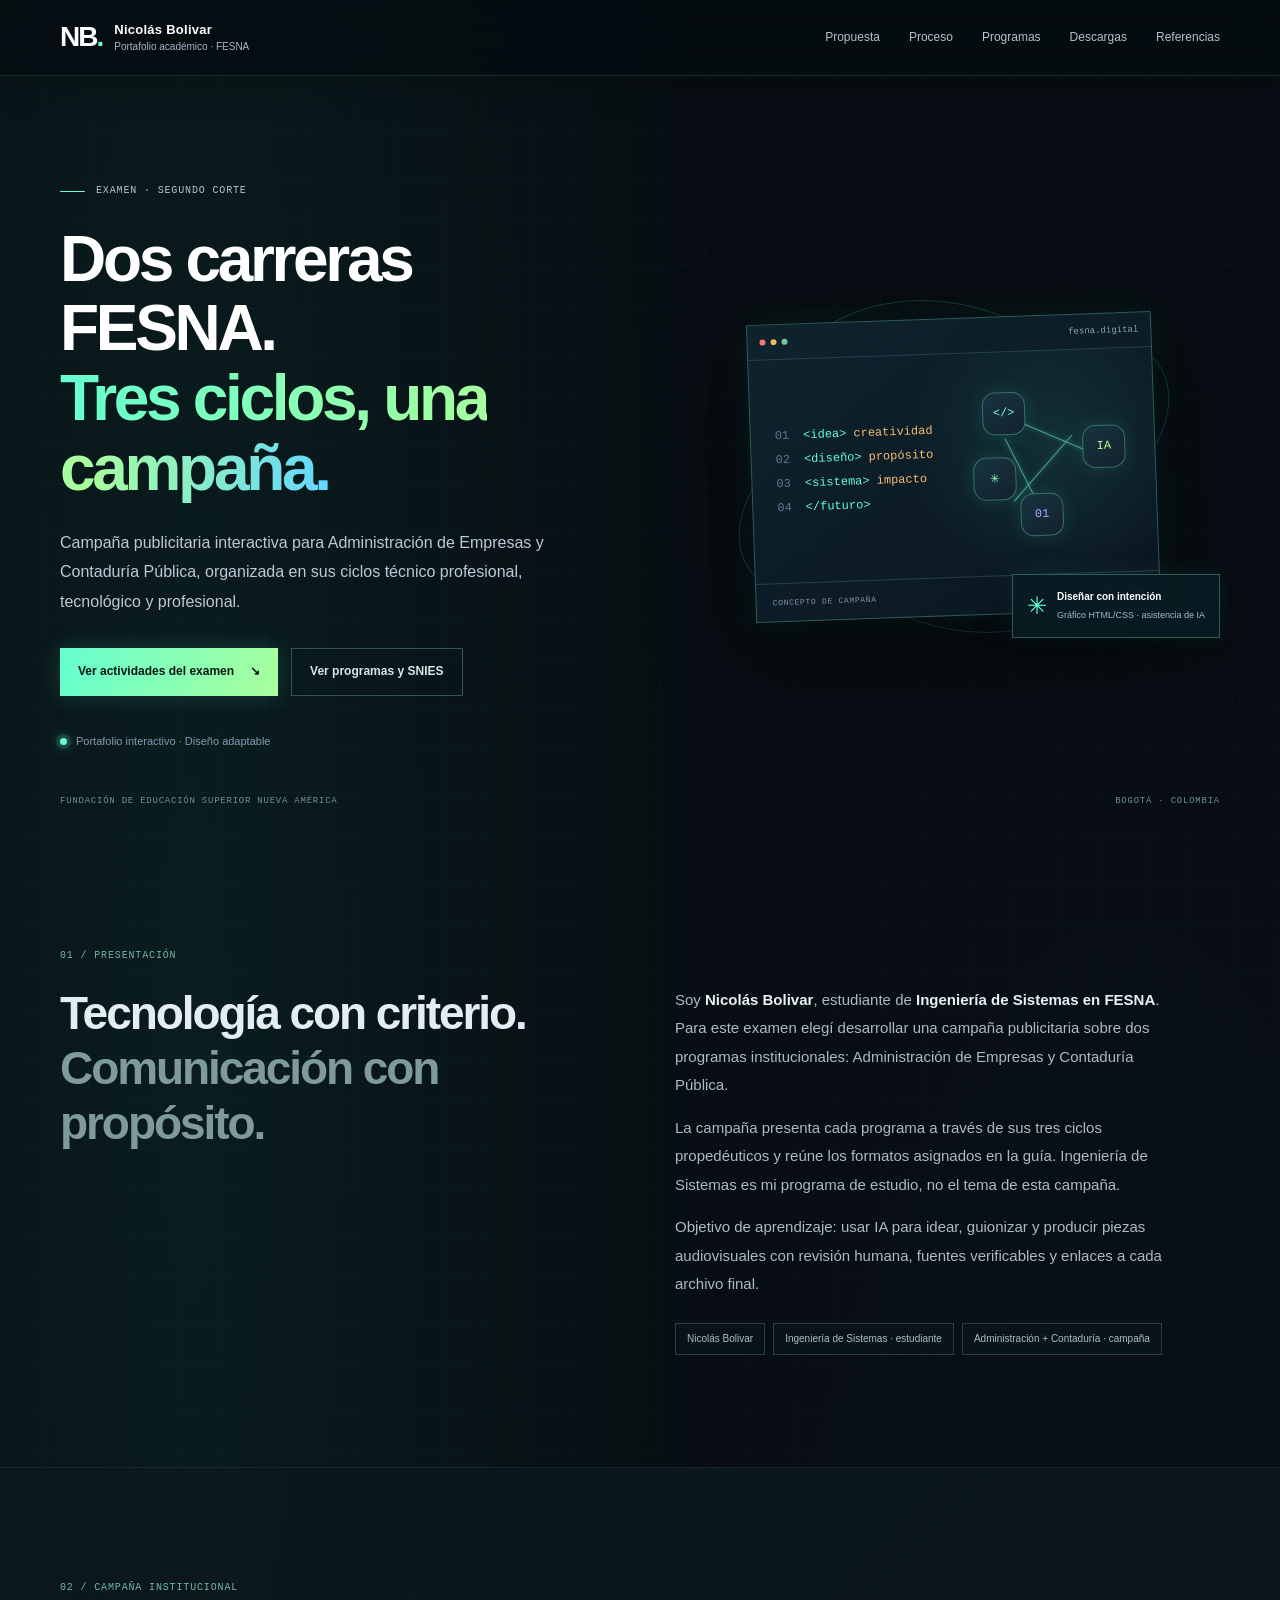
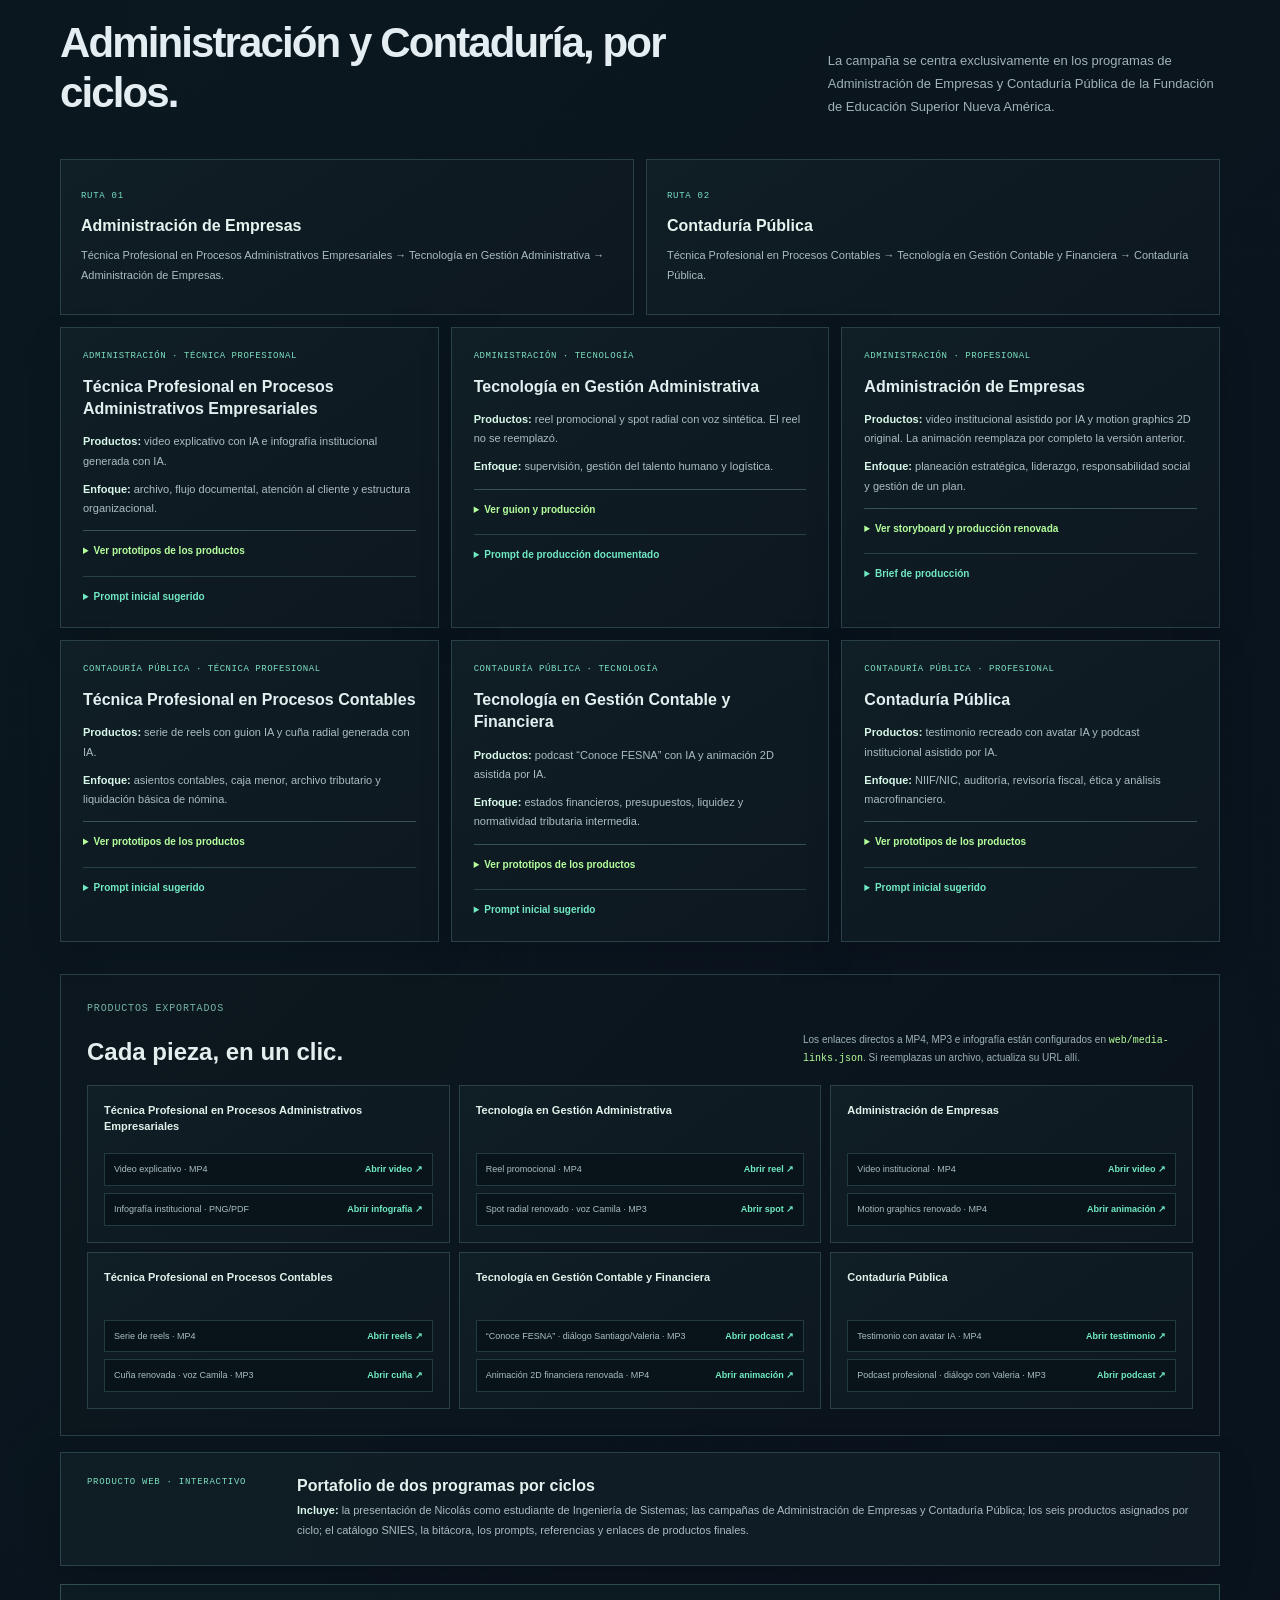
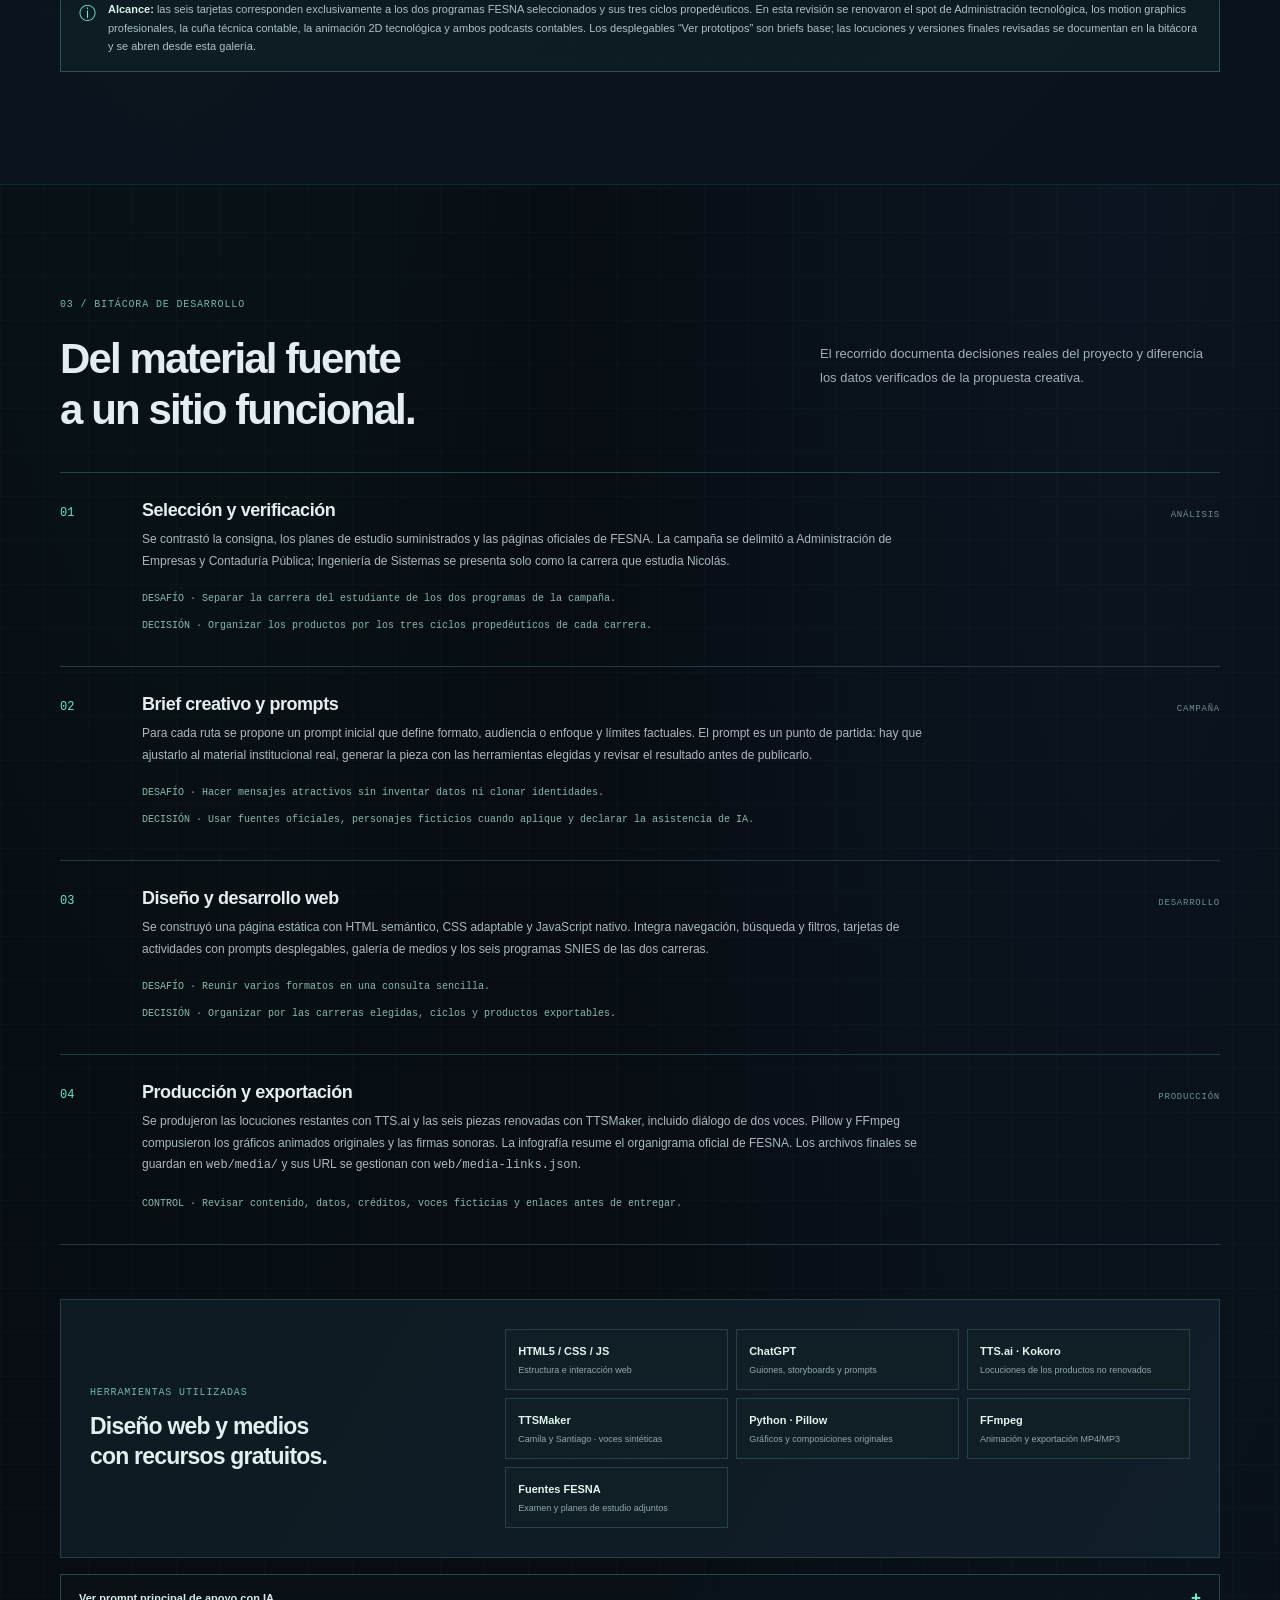
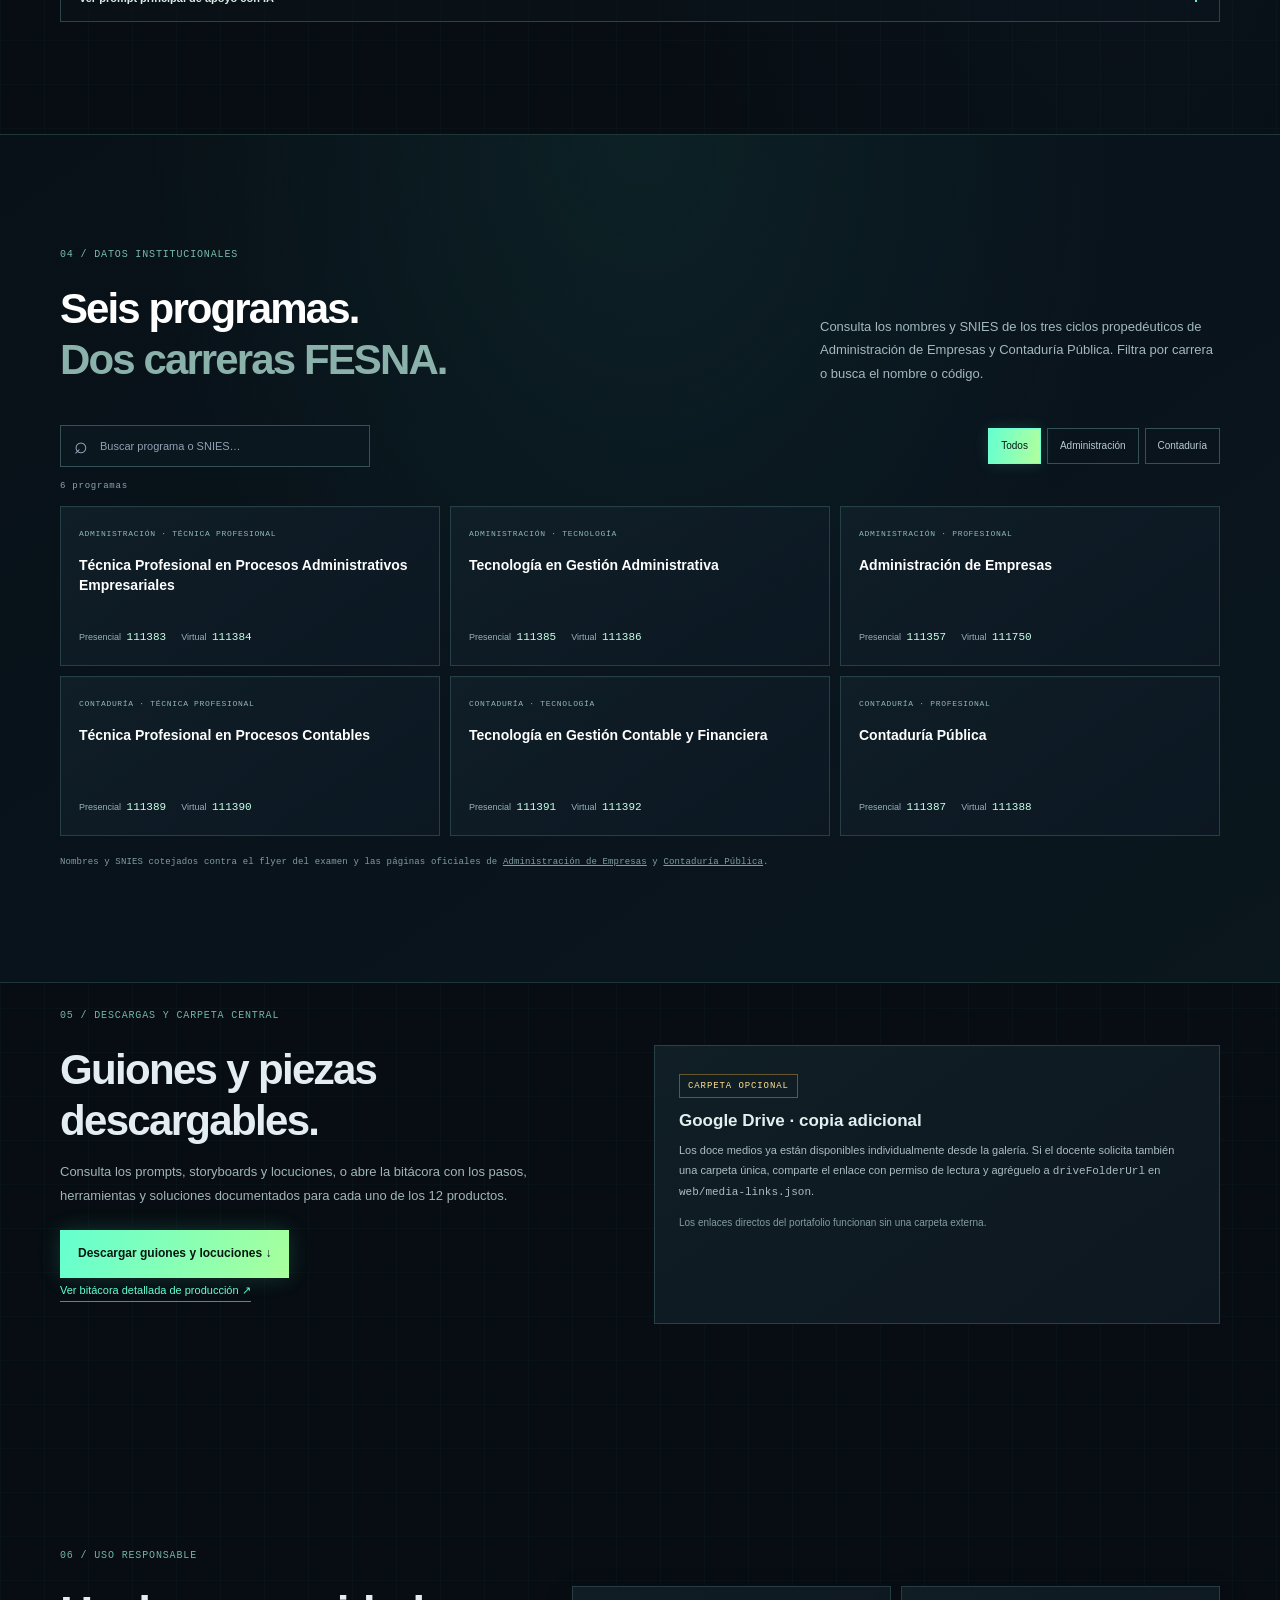
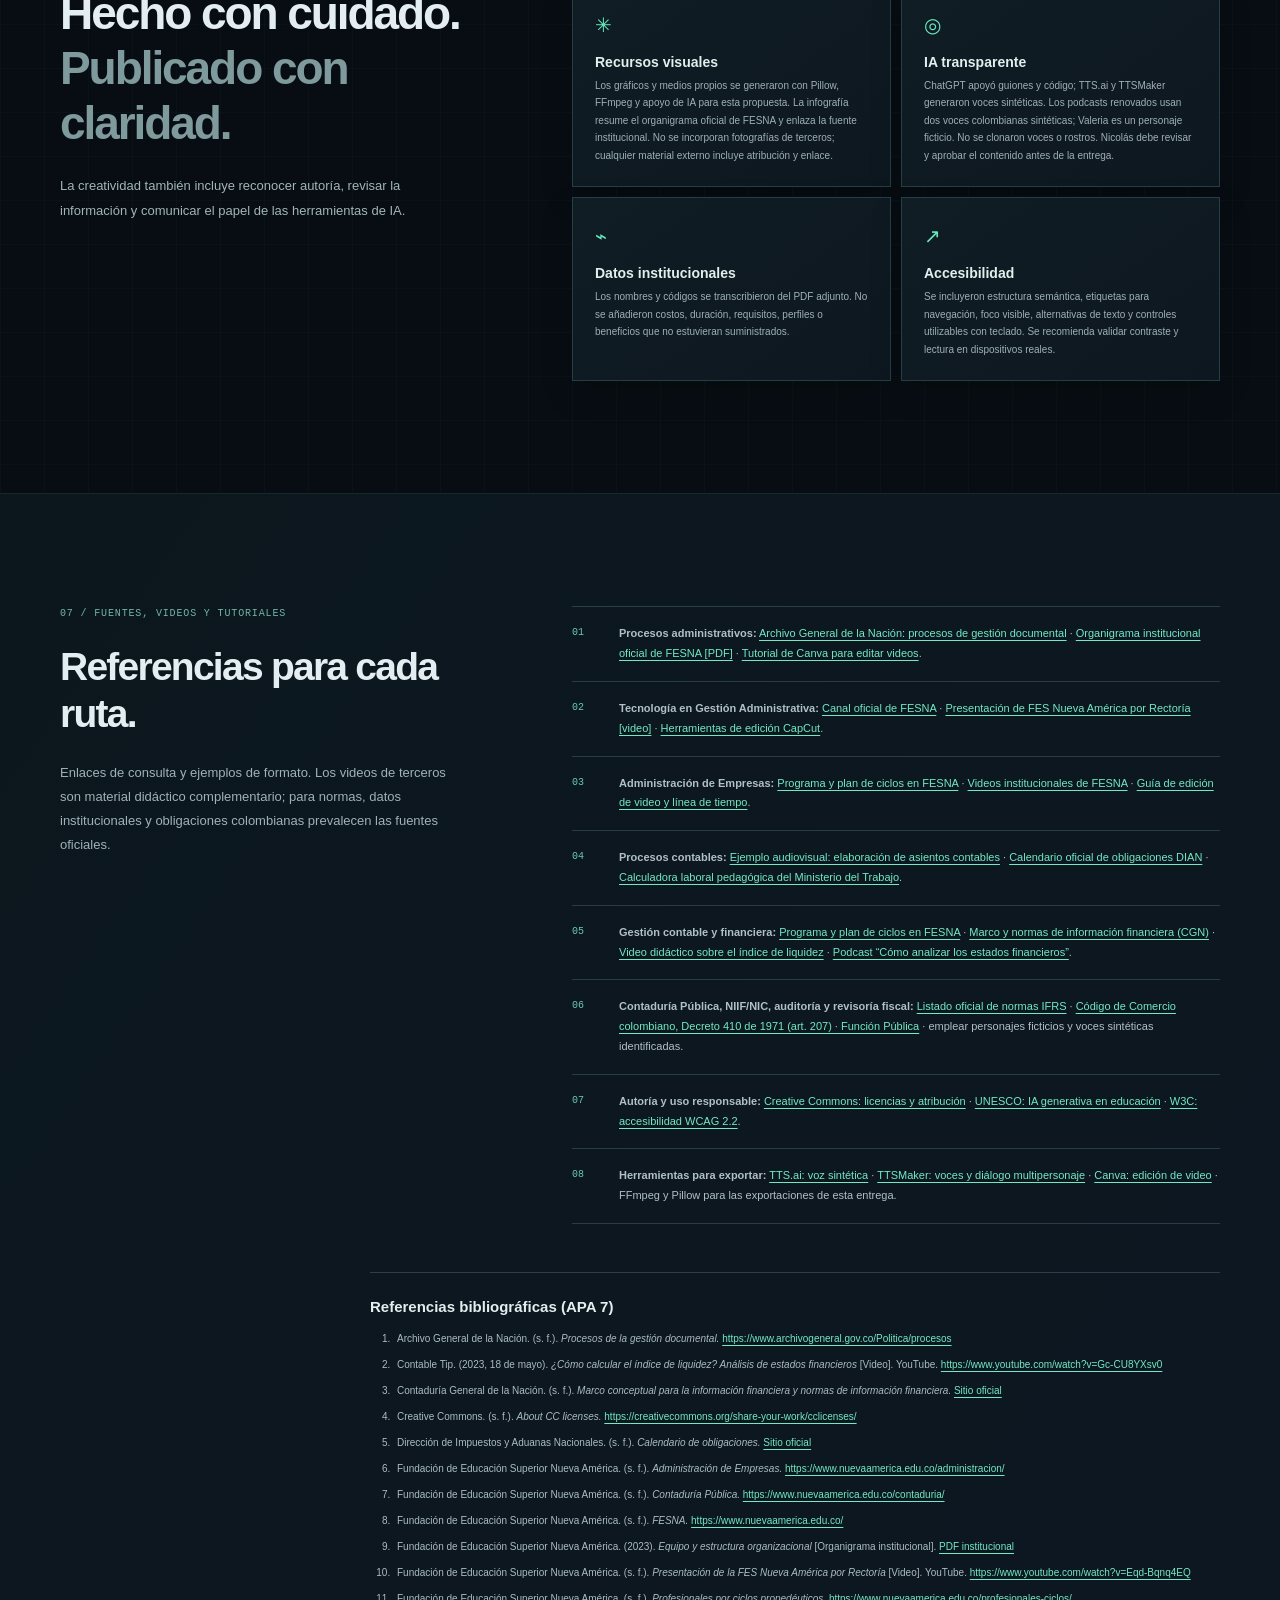
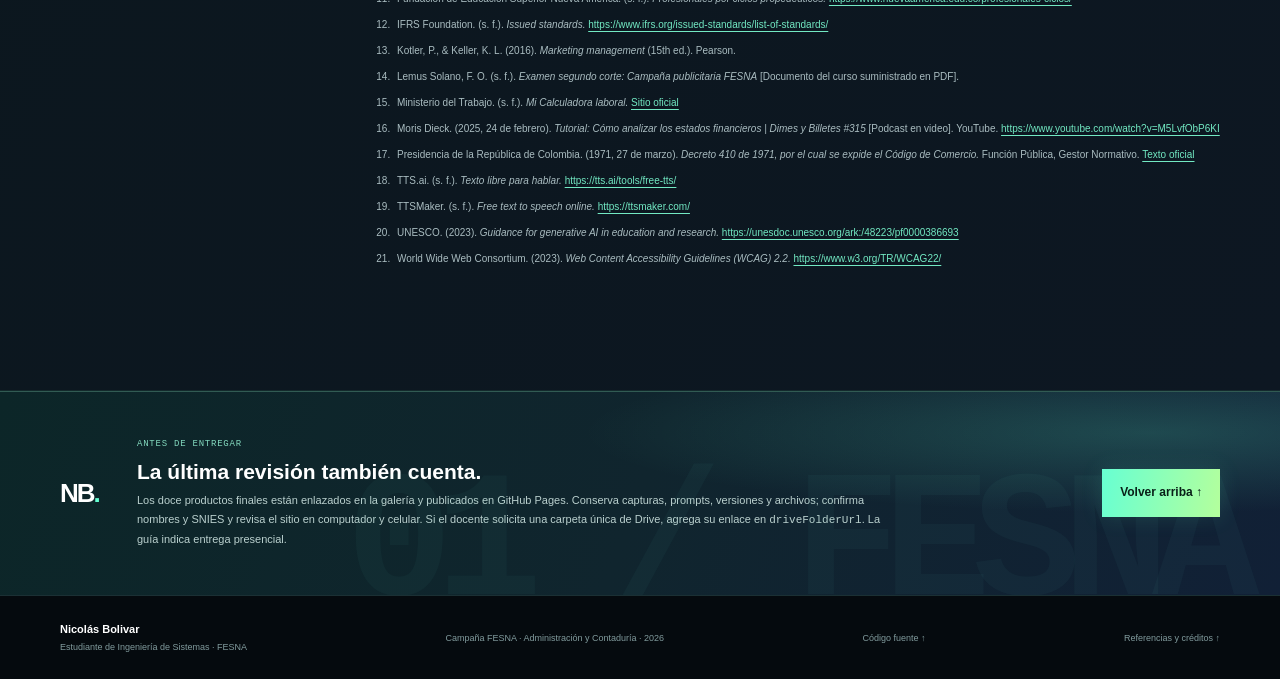
==== commit 8b7db9de: "Change my lastName" ====
--- a/web/index.html
+++ b/web/index.html
@@ -1,21 +1,21 @@
 <!doctype html>
-<!-- Main page for Nicolás Boulevard's FESNA academic portfolio. -->
+<!-- Main page for Nicolás Bolivar's FESNA academic portfolio. -->
 <html lang="es">
 <head>
   <meta charset="utf-8">
   <meta name="viewport" content="width=device-width, initial-scale=1">
   <meta name="theme-color" content="#101b31">
-  <meta name="description" content="Portafolio de Nicolás Boulevard: campaña de FESNA para Administración de Empresas y Contaduría Pública por ciclos propedéuticos.">
-  <title>Nicolás Boulevard — Portafolio FESNA</title>
+  <meta name="description" content="Portafolio de Nicolás Bolivar: campaña de FESNA para Administración de Empresas y Contaduría Pública por ciclos propedéuticos.">
+  <title>Nicolás Bolivar — Portafolio FESNA</title>
   <link rel="stylesheet" href="styles.css">
   <script src="app.js" defer></script>
 </head>
 <body>
   <a class="skip-link" href="#contenido">Saltar al contenido</a>
   <header class="site-header">
-    <a class="brand" href="#inicio" aria-label="Nicolás Boulevard, inicio">
+    <a class="brand" href="#inicio" aria-label="Nicolás Bolivar, inicio">
       <span class="brand-mark" aria-hidden="true">NB<span>.</span></span>
-      <span class="brand-copy"><strong>Nicolás Boulevard</strong><small>Portafolio académico · FESNA</small></span>
+      <span class="brand-copy"><strong>Nicolás Bolivar</strong><small>Portafolio académico · FESNA</small></span>
     </a>
     <button class="menu-toggle" type="button" aria-expanded="false" aria-controls="main-nav">Menú <span aria-hidden="true">☰</span></button>
     <nav id="main-nav" class="main-nav" aria-label="Navegación principal">
@@ -59,10 +59,10 @@
       <div class="intro-grid">
         <div><h2 id="intro-title">Tecnología con criterio.<br><span>Comunicación con propósito.</span></h2></div>
         <div class="intro-text">
-          <p>Soy <strong>Nicolás Boulevard</strong>, estudiante de <strong>Ingeniería de Sistemas en FESNA</strong>. Para este examen elegí desarrollar una campaña publicitaria sobre dos programas institucionales: Administración de Empresas y Contaduría Pública.</p>
+          <p>Soy <strong>Nicolás Bolivar</strong>, estudiante de <strong>Ingeniería de Sistemas en FESNA</strong>. Para este examen elegí desarrollar una campaña publicitaria sobre dos programas institucionales: Administración de Empresas y Contaduría Pública.</p>
           <p>La campaña presenta cada programa a través de sus tres ciclos propedéuticos y reúne los formatos asignados en la guía. Ingeniería de Sistemas es mi programa de estudio, no el tema de esta campaña.</p>
           <p>Objetivo de aprendizaje: usar IA para idear, guionizar y producir piezas audiovisuales con revisión humana, fuentes verificables y enlaces a cada archivo final.</p>
-          <div class="profile-tags"><span>Nicolás Boulevard</span><span>Ingeniería de Sistemas · estudiante</span><span>Administración + Contaduría · campaña</span></div>
+          <div class="profile-tags"><span>Nicolás Bolivar</span><span>Ingeniería de Sistemas · estudiante</span><span>Administración + Contaduría · campaña</span></div>
         </div>
       </div>
     </section>
@@ -111,7 +111,7 @@
         <article class="process-item"><span class="process-no">04</span><div><h3>Producción y exportación</h3><p>Se produjeron las locuciones restantes con TTS.ai y las seis piezas renovadas con TTSMaker, incluido diálogo de dos voces. Pillow y FFmpeg compusieron los gráficos animados originales y las firmas sonoras. La infografía resume el organigrama oficial de FESNA. Los archivos finales se guardan en <code>web/media/</code> y sus URL se gestionan con <code>web/media-links.json</code>.</p><span class="process-outcome">CONTROL · Revisar contenido, datos, créditos, voces ficticias y enlaces antes de entregar.</span></div><span class="process-type">PRODUCCIÓN</span></article>
       </div>
       <div class="tools-row"><div><div class="section-kicker">HERRAMIENTAS UTILIZADAS</div><h3>Diseño web y medios<br>con recursos gratuitos.</h3></div><div class="tool-chips"><span><b>HTML5 / CSS / JS</b><small>Estructura e interacción web</small></span><span><b>ChatGPT</b><small>Guiones, storyboards y prompts</small></span><span><b>TTS.ai · Kokoro</b><small>Locuciones de los productos no renovados</small></span><span><b>TTSMaker</b><small>Camila y Santiago · voces sintéticas</small></span><span><b>Python · Pillow</b><small>Gráficos y composiciones originales</small></span><span><b>FFmpeg</b><small>Animación y exportación MP4/MP3</small></span><span><b>Fuentes FESNA</b><small>Examen y planes de estudio adjuntos</small></span></div></div>
-      <details class="prompt-details"><summary>Ver prompt principal de apoyo con IA</summary><div class="prompt-content"><p><strong>Herramientas:</strong> ChatGPT para organizar la consigna, redactar guiones y programar la web; TTS.ai y TTSMaker para voces sintéticas genéricas; Pillow y FFmpeg para ilustración, animación y exportación. En los podcasts renovados, Santiago y Valeria (personaje ficticio) usan voces colombianas sintéticas distintas. Los datos se cotejaron con la guía, los planes institucionales suministrados y las páginas oficiales de FESNA.</p><blockquote>“A partir del examen de FESNA y los planes de estudio institucionales suministrados, prepara un portafolio web para Nicolás Boulevard, estudiante de Ingeniería de Sistemas. La campaña debe centrarse exclusivamente en Administración de Empresas y Contaduría Pública, cada una por sus ciclos Técnico Profesional, Tecnología y Profesional. Conserva nombres y SNIES de la fuente. Desarrolla los productos asignados, documenta los prompts y herramientas realmente empleados, resume el organigrama oficial con atribución, incluye enlaces verificables a cada exportación y explica el proceso, los retos y sus soluciones. No inventes datos institucionales ni clones voces o rostros. Incluye créditos y referencias APA 7.”</blockquote><p class="small-note">Los guiones, voces y gráficos exportados se sometieron a revisión; el estudiante debe revisar y aprobar los productos antes de la entrega.</p></div></details>
+      <details class="prompt-details"><summary>Ver prompt principal de apoyo con IA</summary><div class="prompt-content"><p><strong>Herramientas:</strong> ChatGPT para organizar la consigna, redactar guiones y programar la web; TTS.ai y TTSMaker para voces sintéticas genéricas; Pillow y FFmpeg para ilustración, animación y exportación. En los podcasts renovados, Santiago y Valeria (personaje ficticio) usan voces colombianas sintéticas distintas. Los datos se cotejaron con la guía, los planes institucionales suministrados y las páginas oficiales de FESNA.</p><blockquote>“A partir del examen de FESNA y los planes de estudio institucionales suministrados, prepara un portafolio web para Nicolás Bolivar, estudiante de Ingeniería de Sistemas. La campaña debe centrarse exclusivamente en Administración de Empresas y Contaduría Pública, cada una por sus ciclos Técnico Profesional, Tecnología y Profesional. Conserva nombres y SNIES de la fuente. Desarrolla los productos asignados, documenta los prompts y herramientas realmente empleados, resume el organigrama oficial con atribución, incluye enlaces verificables a cada exportación y explica el proceso, los retos y sus soluciones. No inventes datos institucionales ni clones voces o rostros. Incluye créditos y referencias APA 7.”</blockquote><p class="small-note">Los guiones, voces y gráficos exportados se sometieron a revisión; el estudiante debe revisar y aprobar los productos antes de la entrega.</p></div></details>
     </section>
 
     <section class="programs-section section-pad" id="programas" aria-labelledby="programs-title">
@@ -208,6 +208,6 @@
     </section>
   </main>
 
-  <footer class="site-footer"><div><strong>Nicolás Boulevard</strong><span>Estudiante de Ingeniería de Sistemas · FESNA</span></div><p>Campaña FESNA · Administración y Contaduría · 2026</p><a href="https://github.com/Supelanopro387/Fredy-Parcial" target="_blank" rel="noopener noreferrer">Código fuente ↑</a><a href="#referencias">Referencias y créditos ↑</a></footer>
+  <footer class="site-footer"><div><strong>Nicolás Bolivar</strong><span>Estudiante de Ingeniería de Sistemas · FESNA</span></div><p>Campaña FESNA · Administración y Contaduría · 2026</p><a href="https://github.com/Supelanopro387/Fredy-Parcial" target="_blank" rel="noopener noreferrer">Código fuente ↑</a><a href="#referencias">Referencias y créditos ↑</a></footer>
 </body>
 </html>
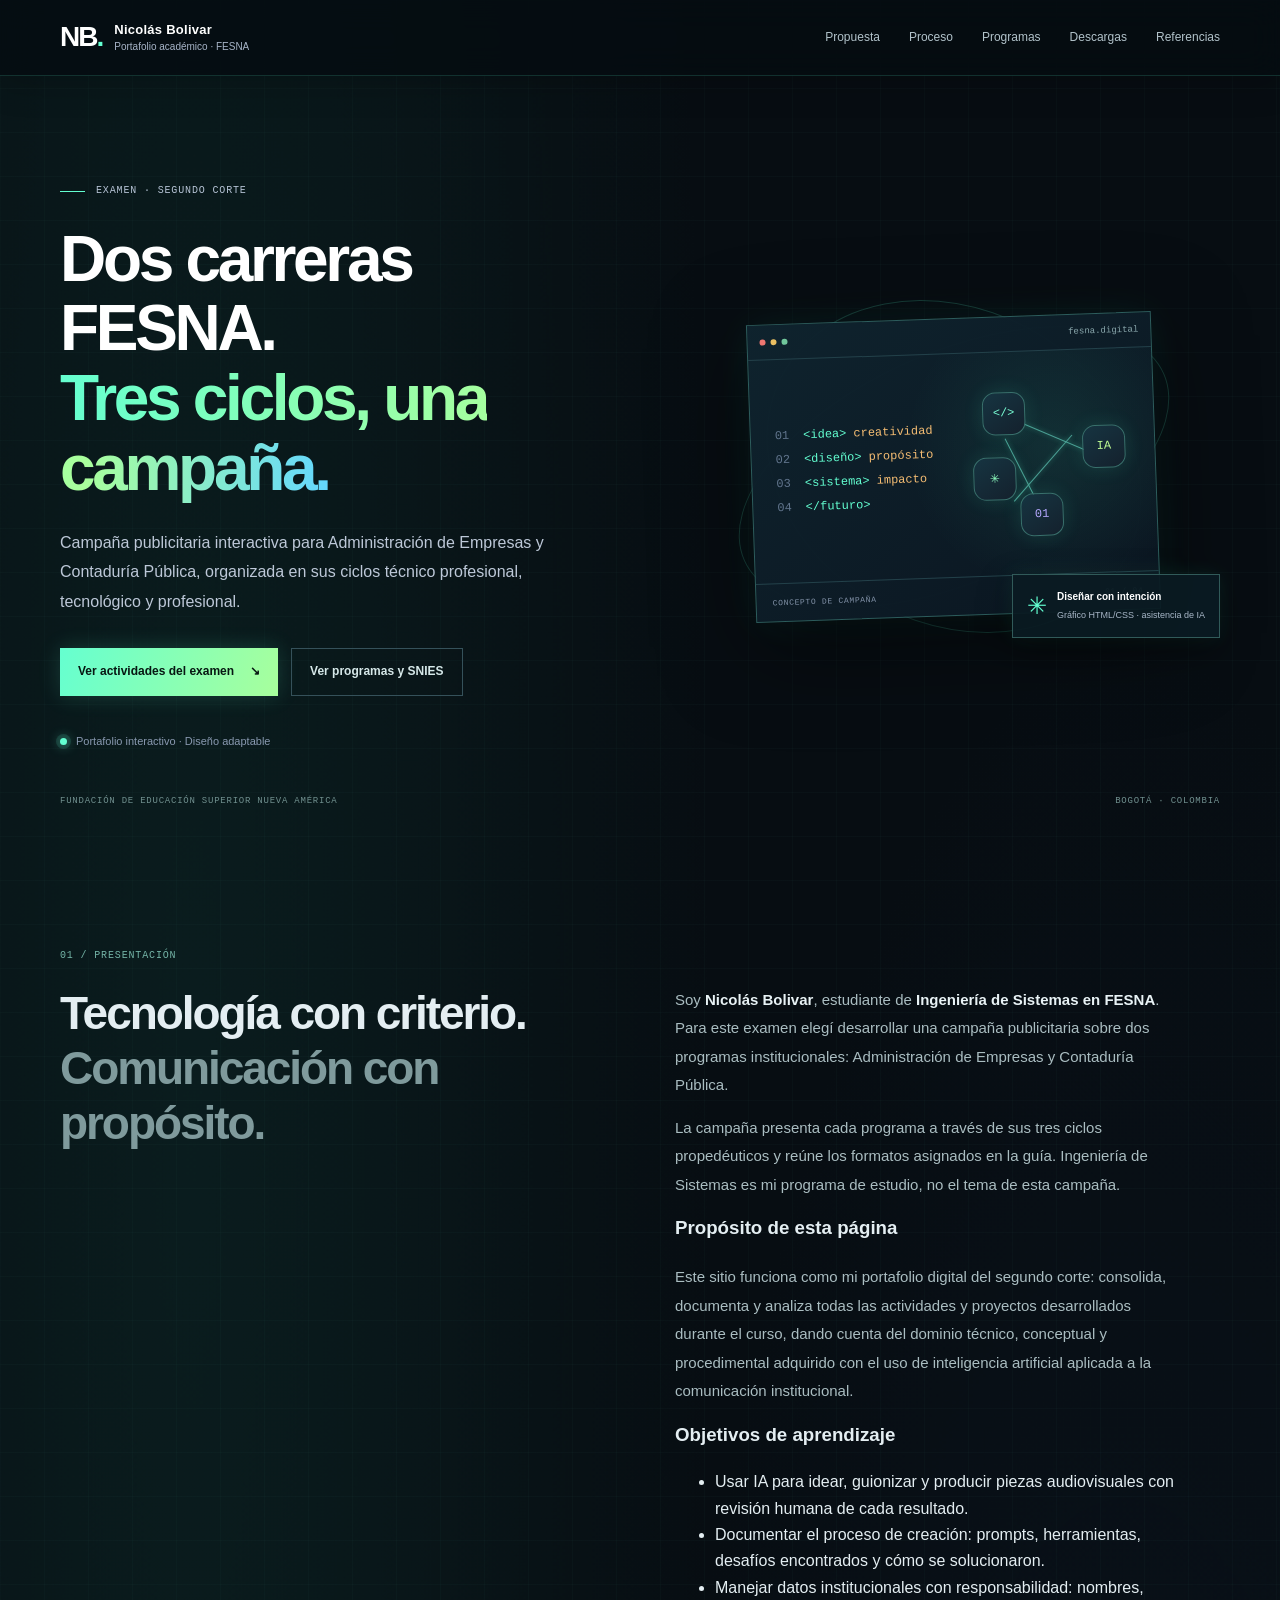
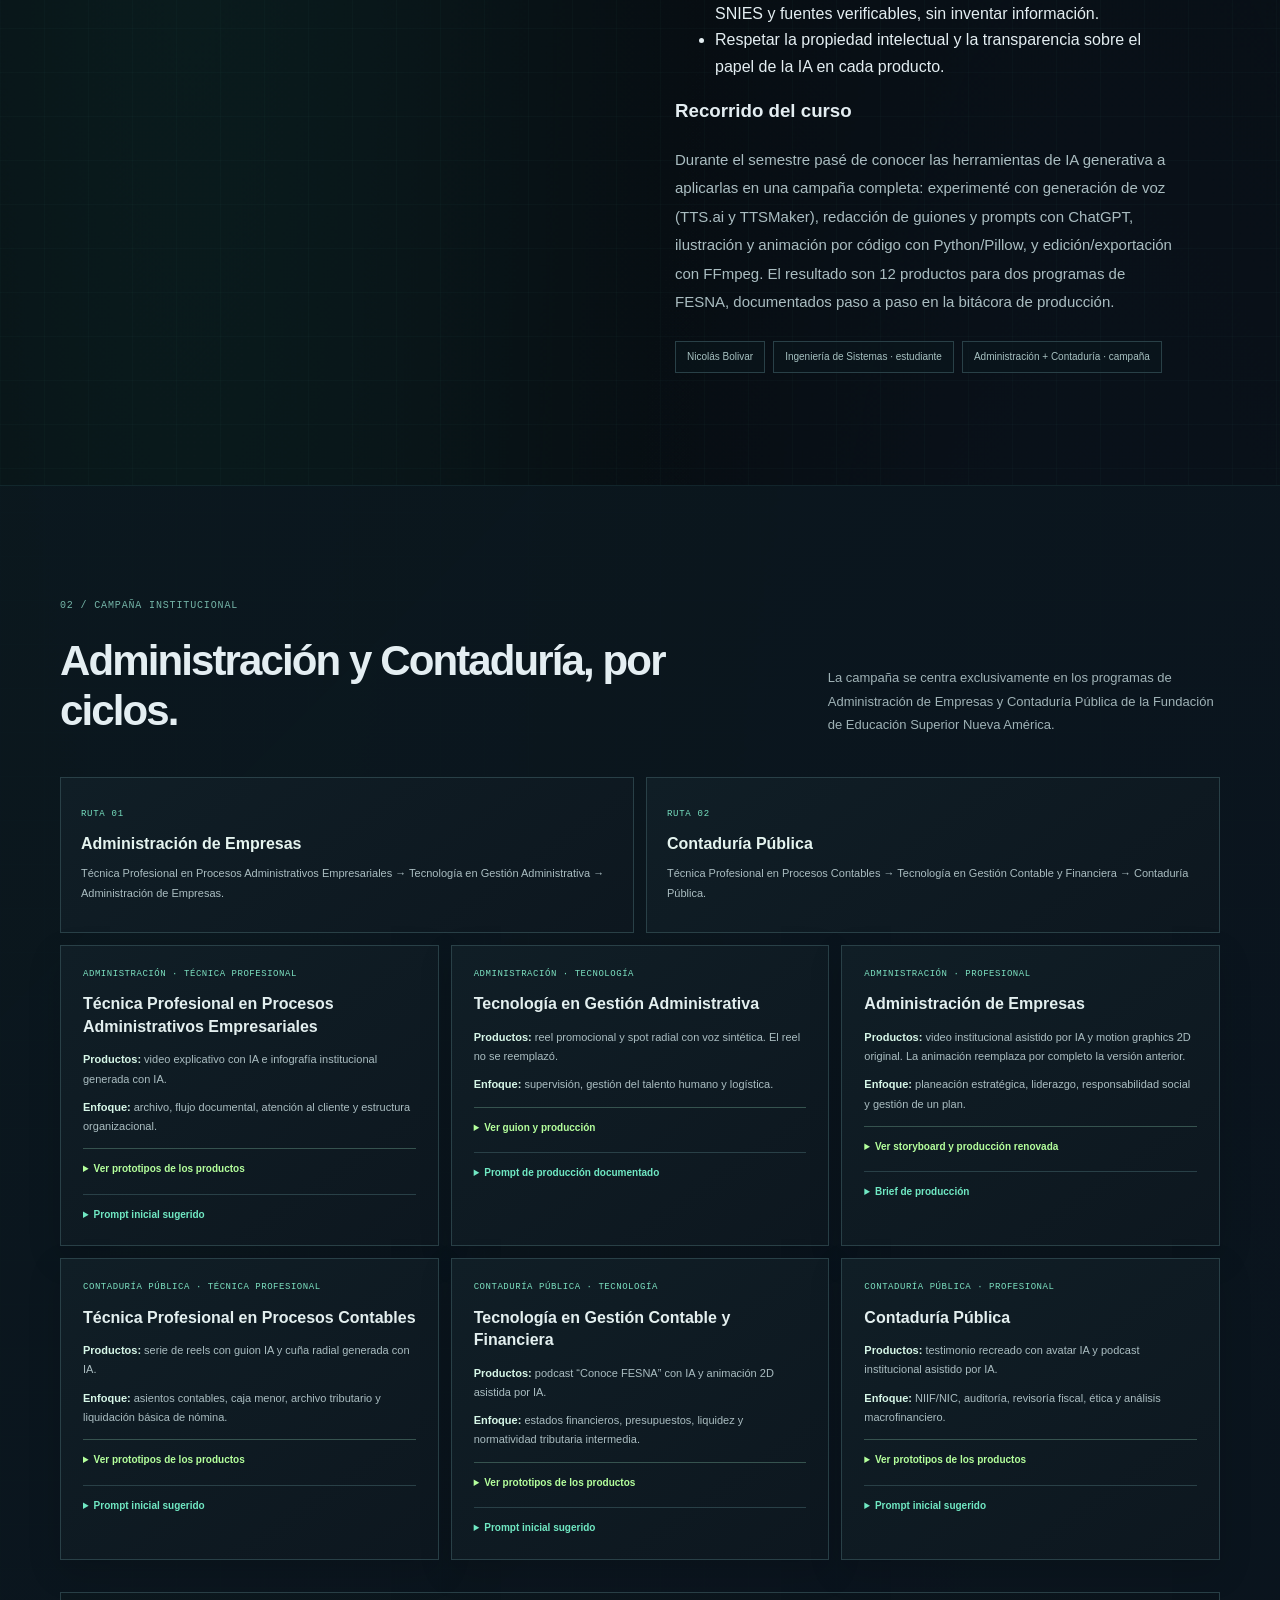
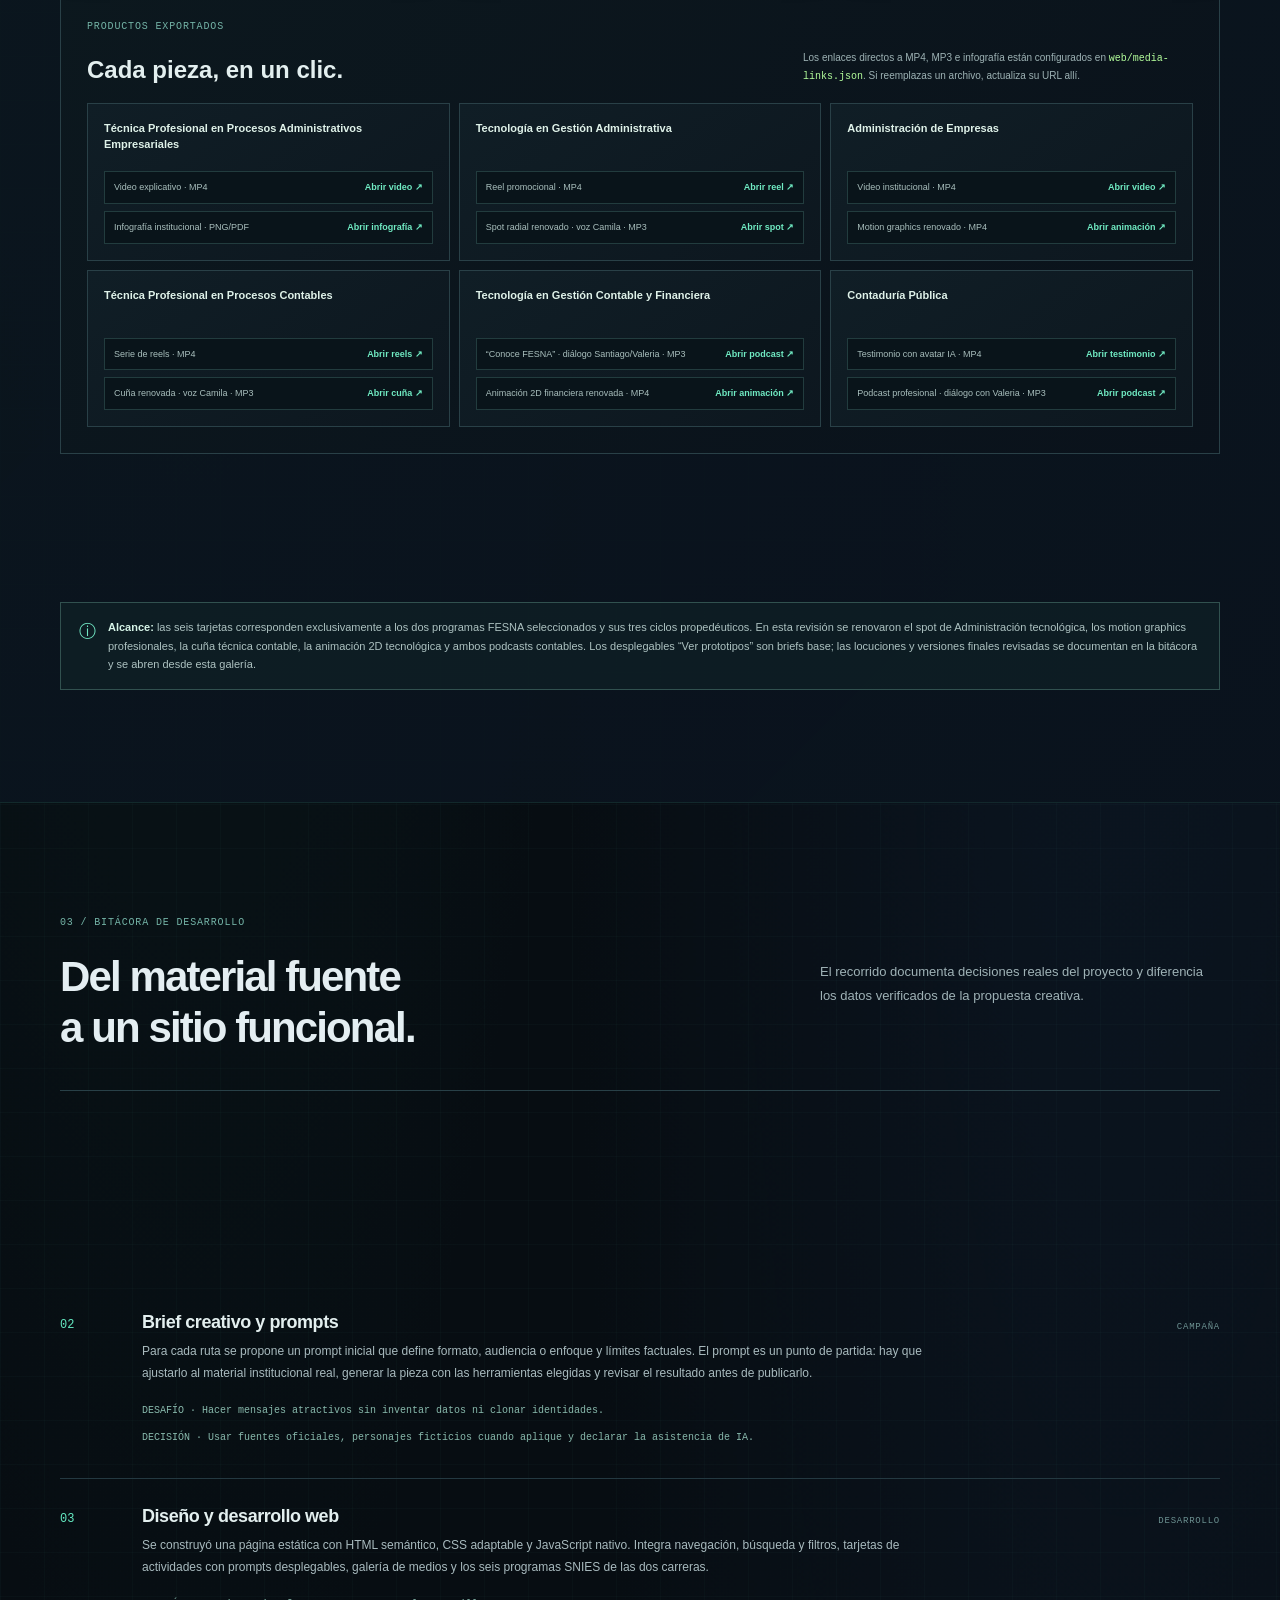
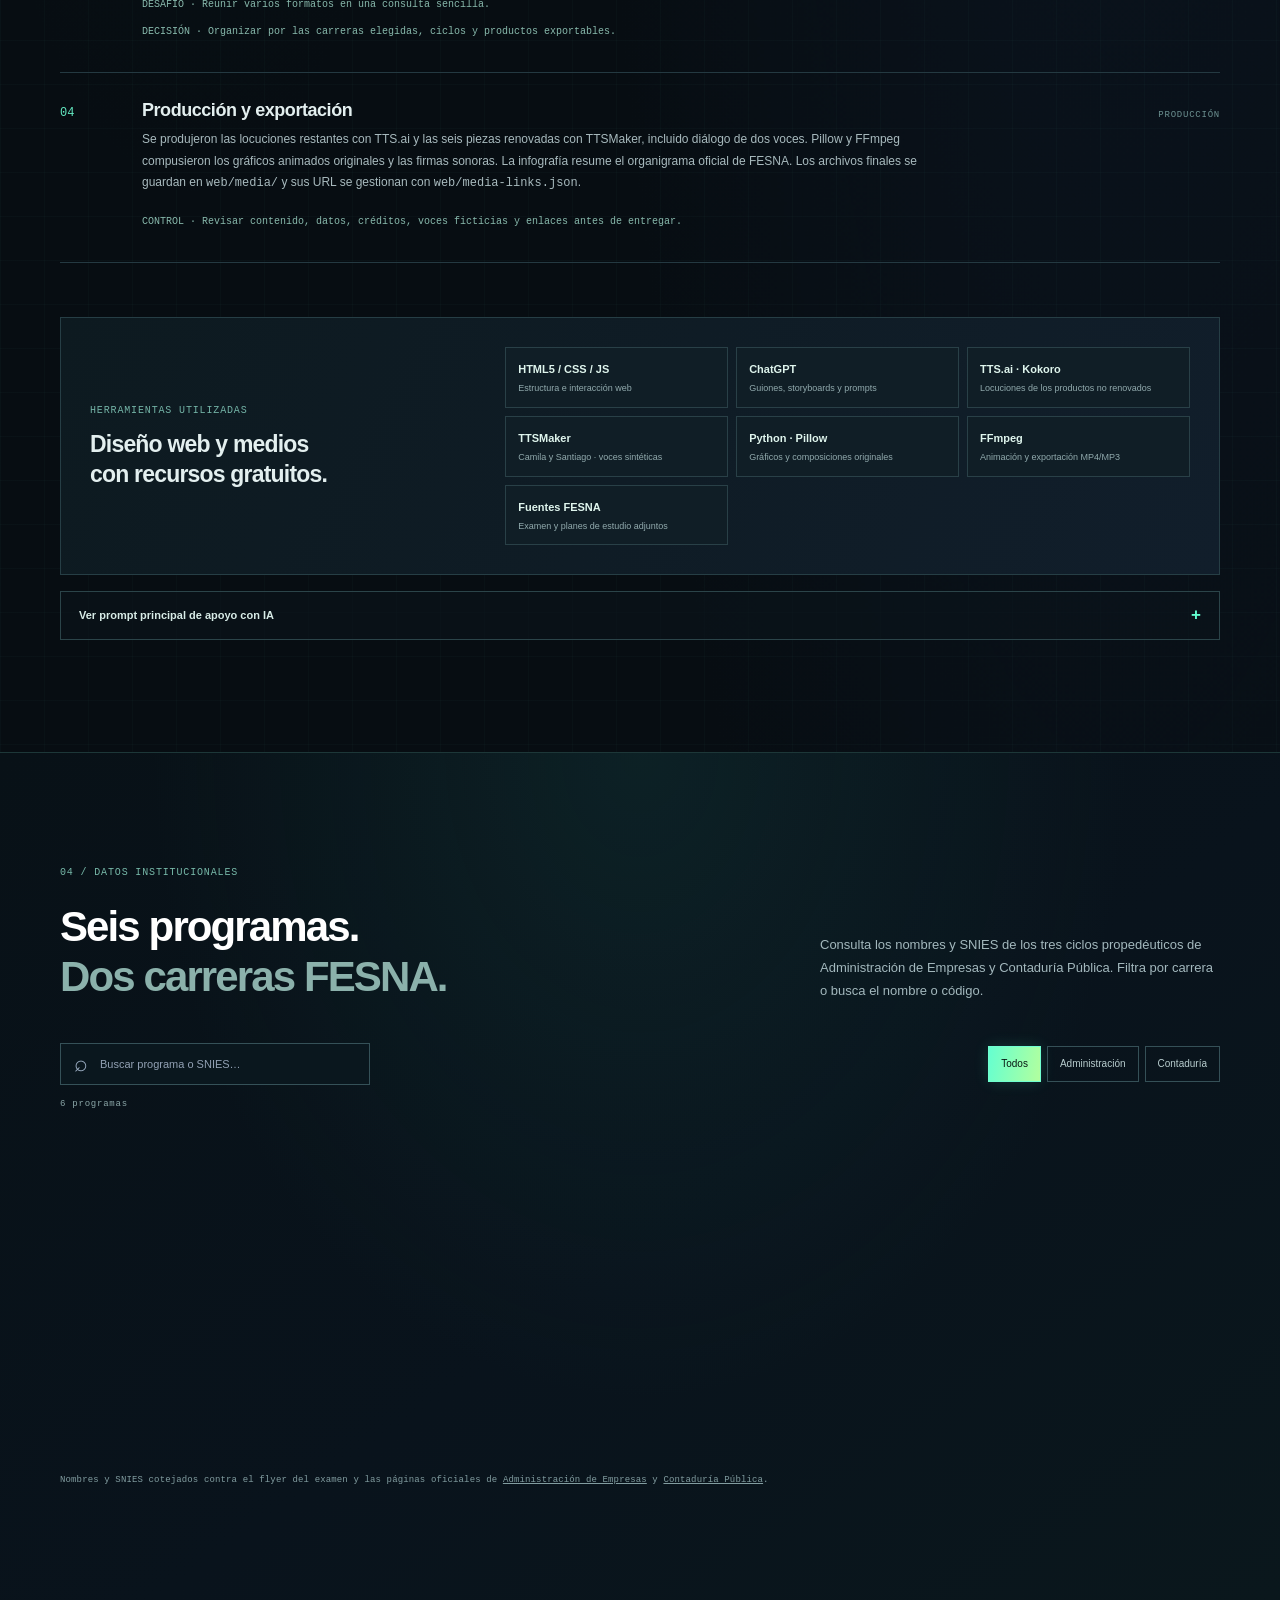
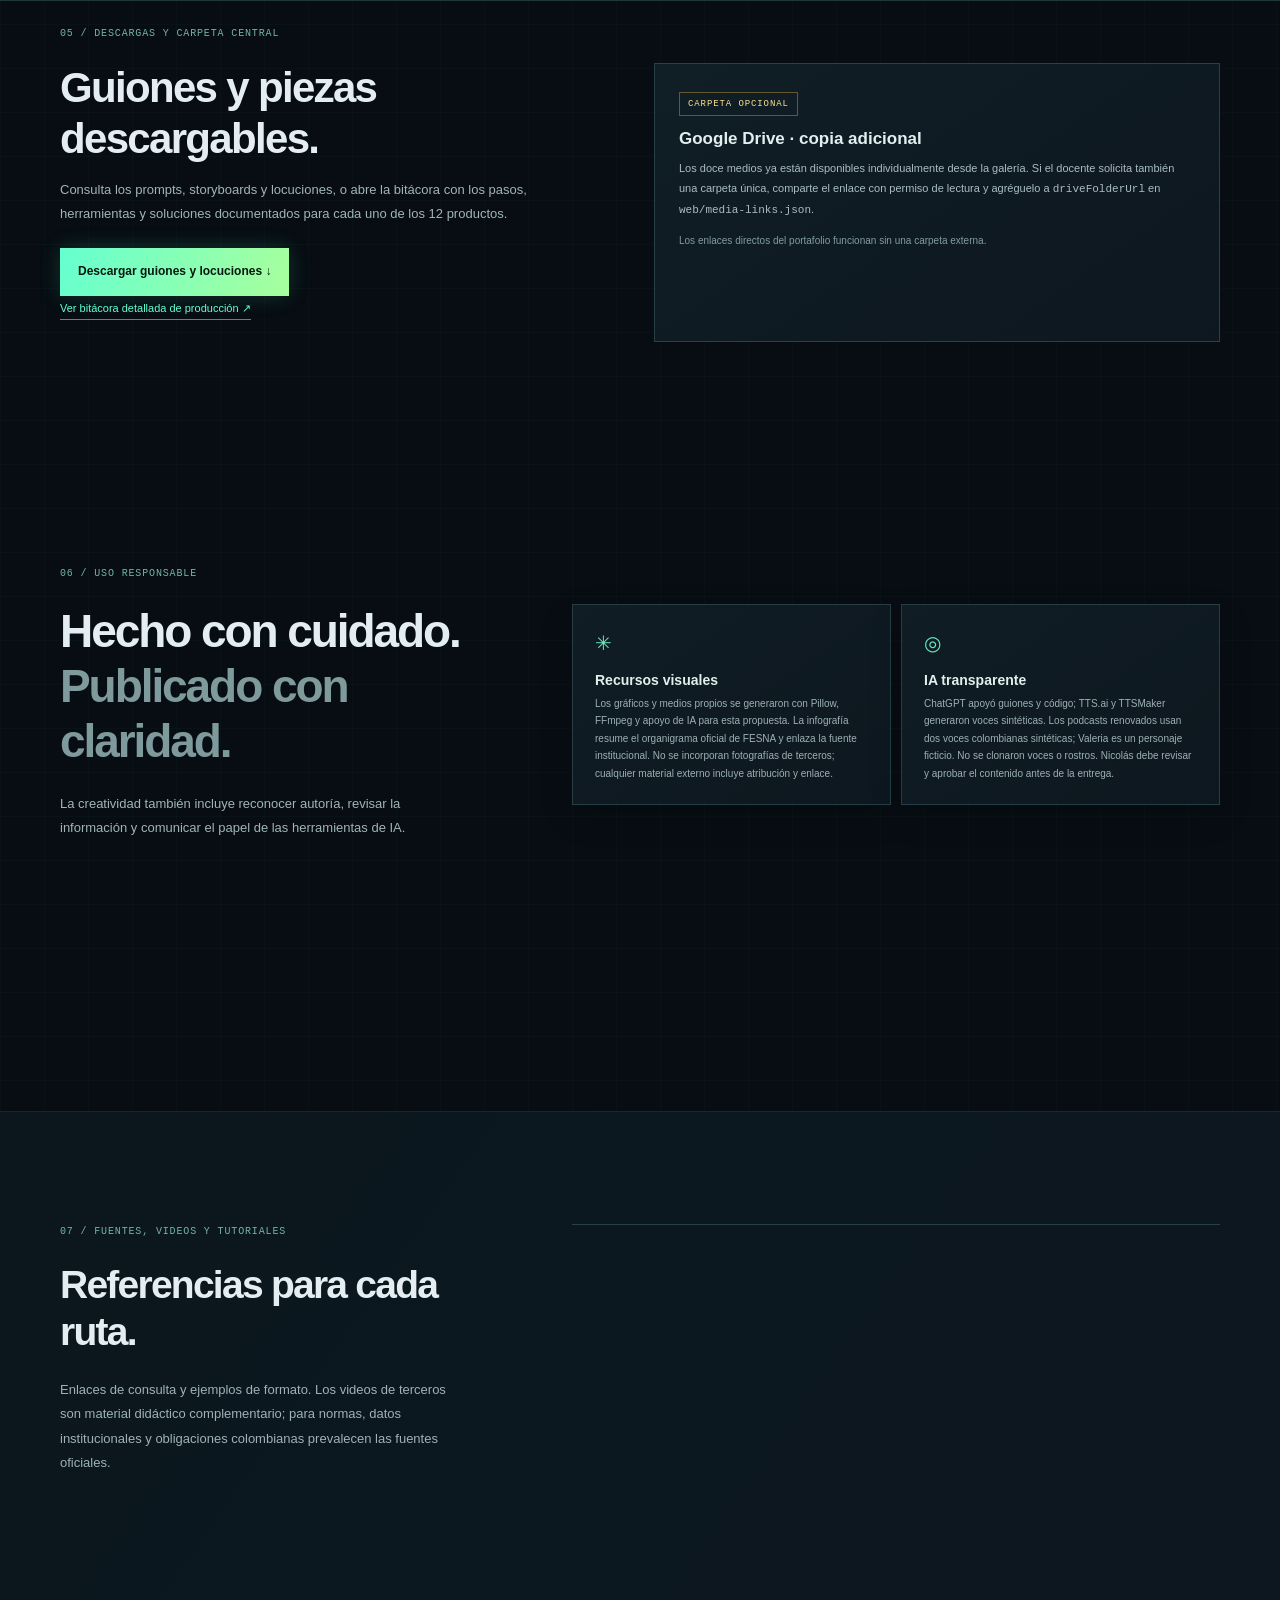
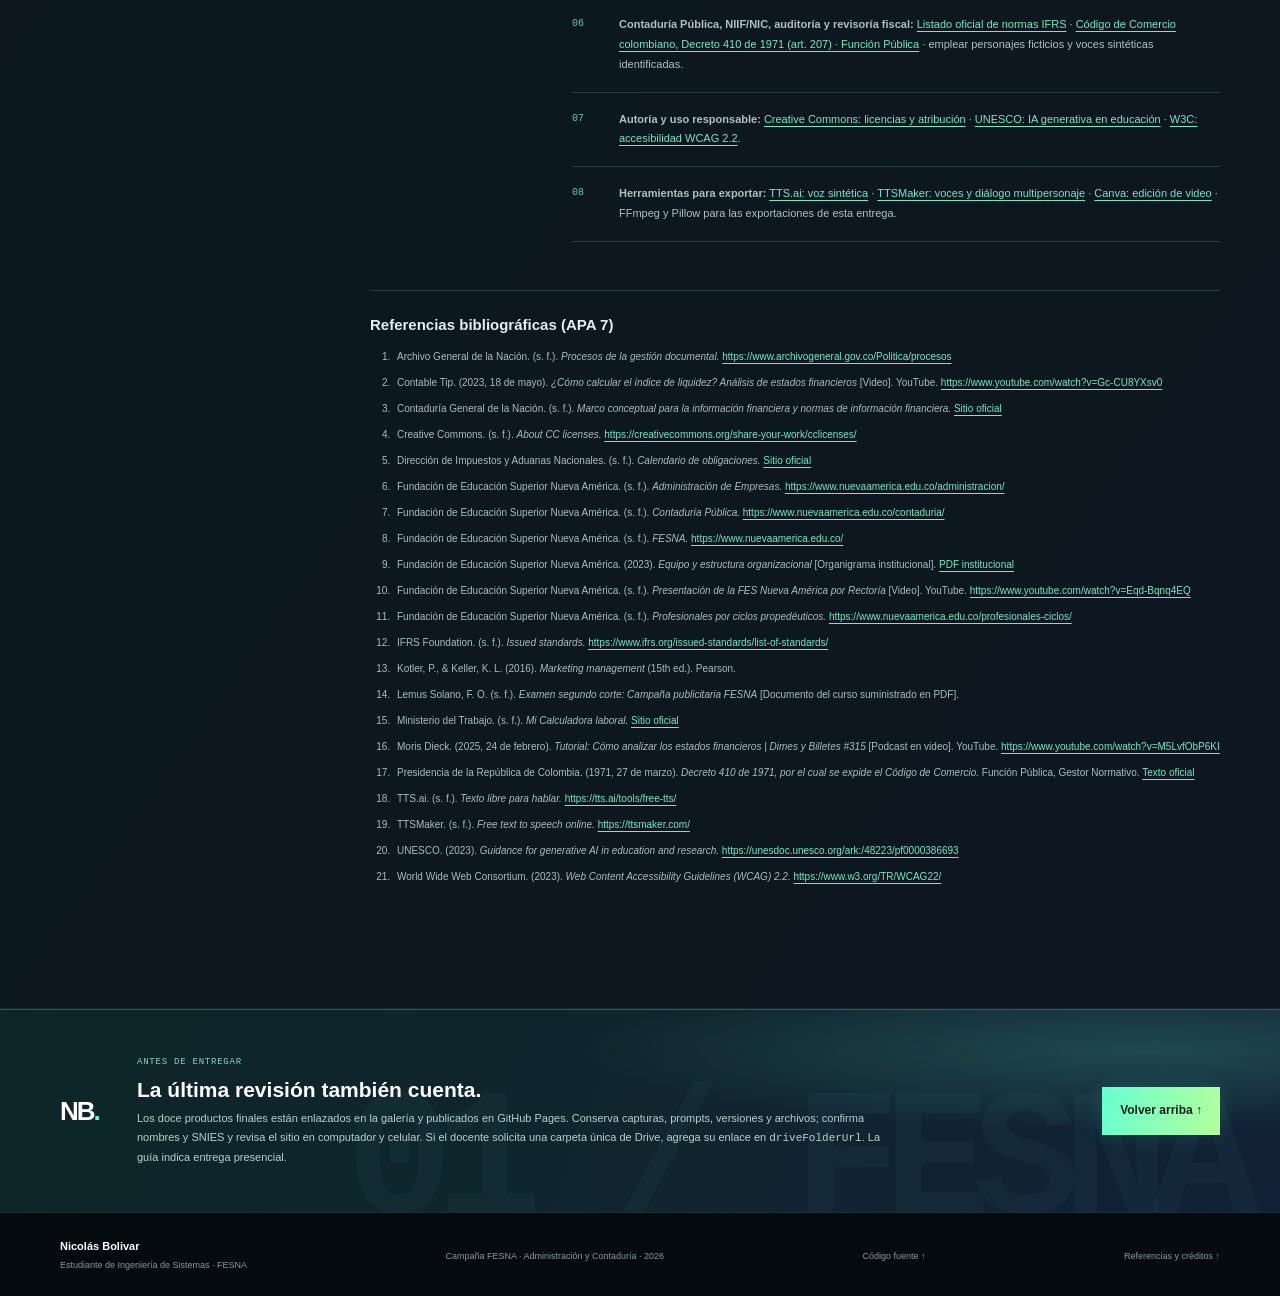
==== commit 3fa2a555: "Add presentacion personal lamus" ====
--- a/web/index.html
+++ b/web/index.html
@@ -61,7 +61,17 @@
         <div class="intro-text">
           <p>Soy <strong>Nicolás Bolivar</strong>, estudiante de <strong>Ingeniería de Sistemas en FESNA</strong>. Para este examen elegí desarrollar una campaña publicitaria sobre dos programas institucionales: Administración de Empresas y Contaduría Pública.</p>
           <p>La campaña presenta cada programa a través de sus tres ciclos propedéuticos y reúne los formatos asignados en la guía. Ingeniería de Sistemas es mi programa de estudio, no el tema de esta campaña.</p>
-          <p>Objetivo de aprendizaje: usar IA para idear, guionizar y producir piezas audiovisuales con revisión humana, fuentes verificables y enlaces a cada archivo final.</p>
+          <h3>Propósito de esta página</h3>
+          <p>Este sitio funciona como mi portafolio digital del segundo corte: consolida, documenta y analiza todas las actividades y proyectos desarrollados durante el curso, dando cuenta del dominio técnico, conceptual y procedimental adquirido con el uso de inteligencia artificial aplicada a la comunicación institucional.</p>
+          <h3>Objetivos de aprendizaje</h3>
+          <ul>
+            <li>Usar IA para idear, guionizar y producir piezas audiovisuales con revisión humana de cada resultado.</li>
+            <li>Documentar el proceso de creación: prompts, herramientas, desafíos encontrados y cómo se solucionaron.</li>
+            <li>Manejar datos institucionales con responsabilidad: nombres, SNIES y fuentes verificables, sin inventar información.</li>
+            <li>Respetar la propiedad intelectual y la transparencia sobre el papel de la IA en cada producto.</li>
+          </ul>
+          <h3>Recorrido del curso</h3>
+          <p>Durante el semestre pasé de conocer las herramientas de IA generativa a aplicarlas en una campaña completa: experimenté con generación de voz (TTS.ai y TTSMaker), redacción de guiones y prompts con ChatGPT, ilustración y animación por código con Python/Pillow, y edición/exportación con FFmpeg. El resultado son 12 productos para dos programas de FESNA, documentados paso a paso en la bitácora de producción.</p>
           <div class="profile-tags"><span>Nicolás Bolivar</span><span>Ingeniería de Sistemas · estudiante</span><span>Administración + Contaduría · campaña</span></div>
         </div>
       </div>
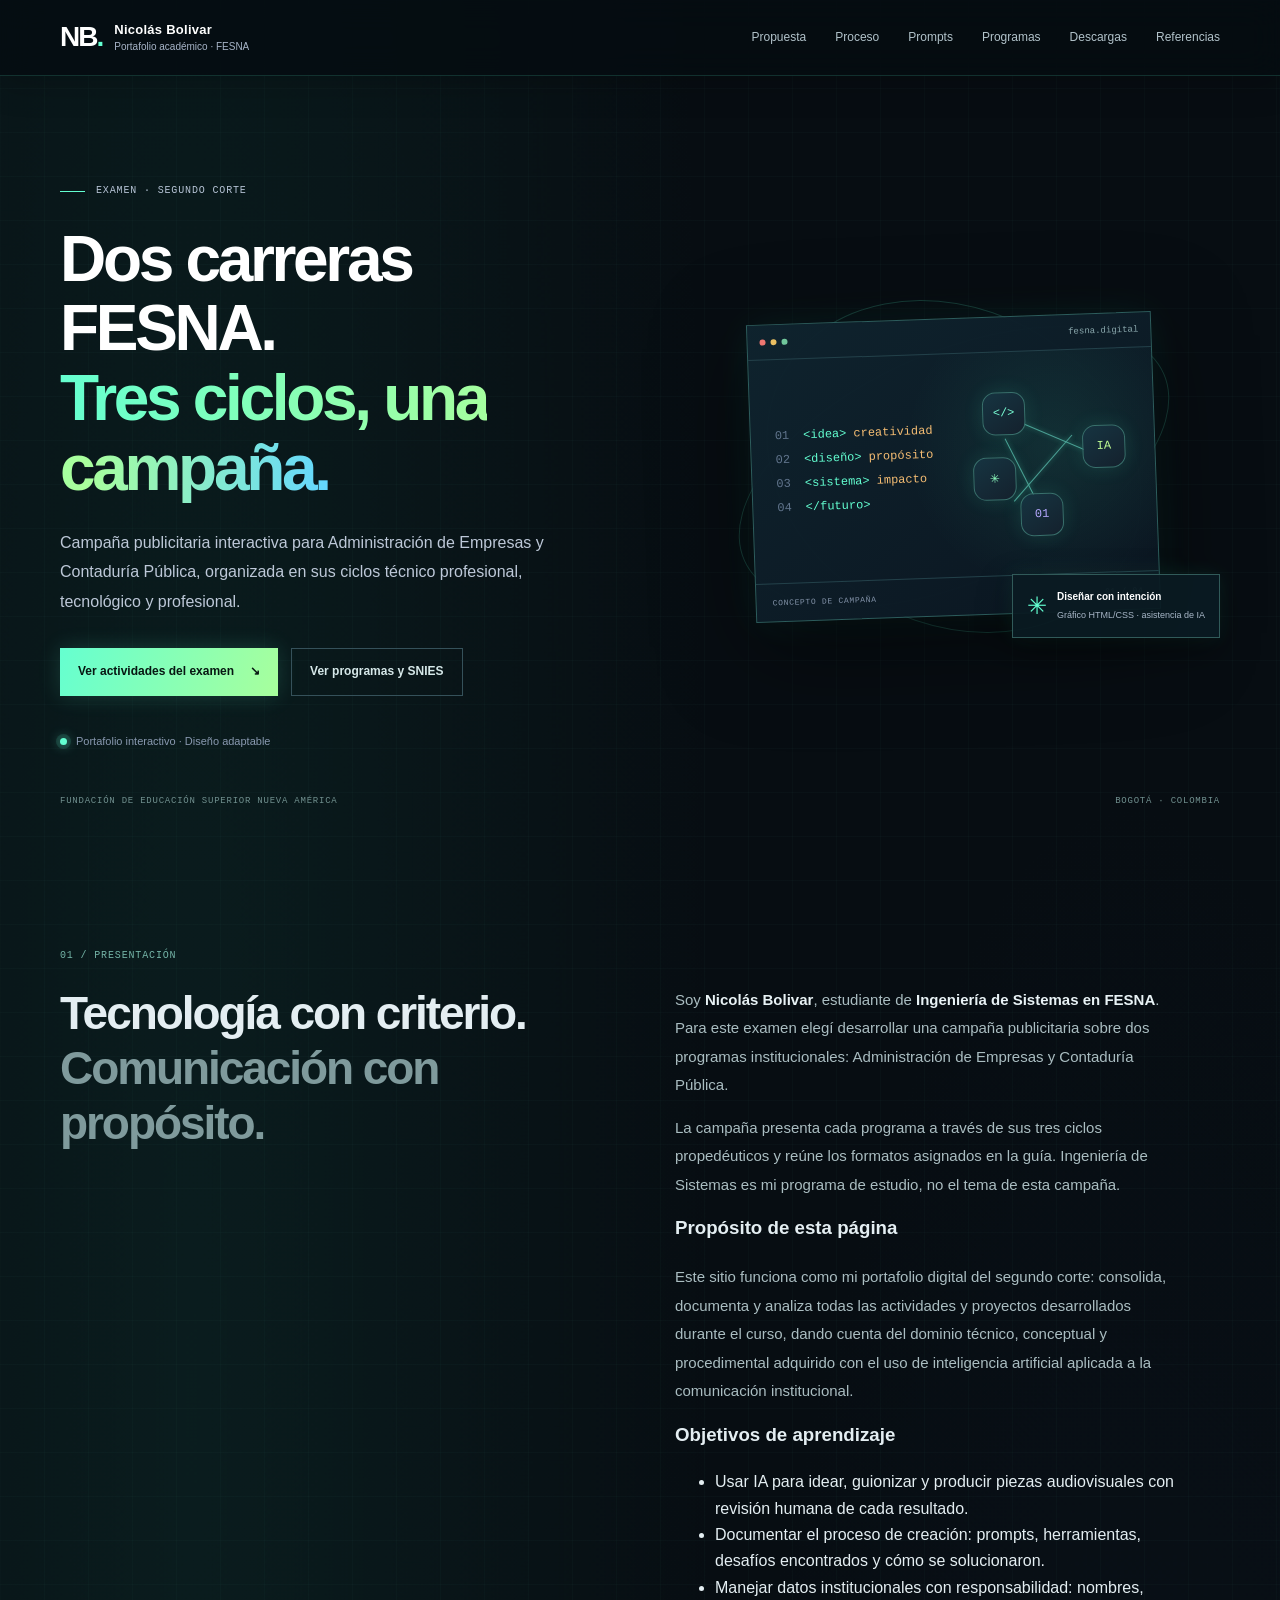
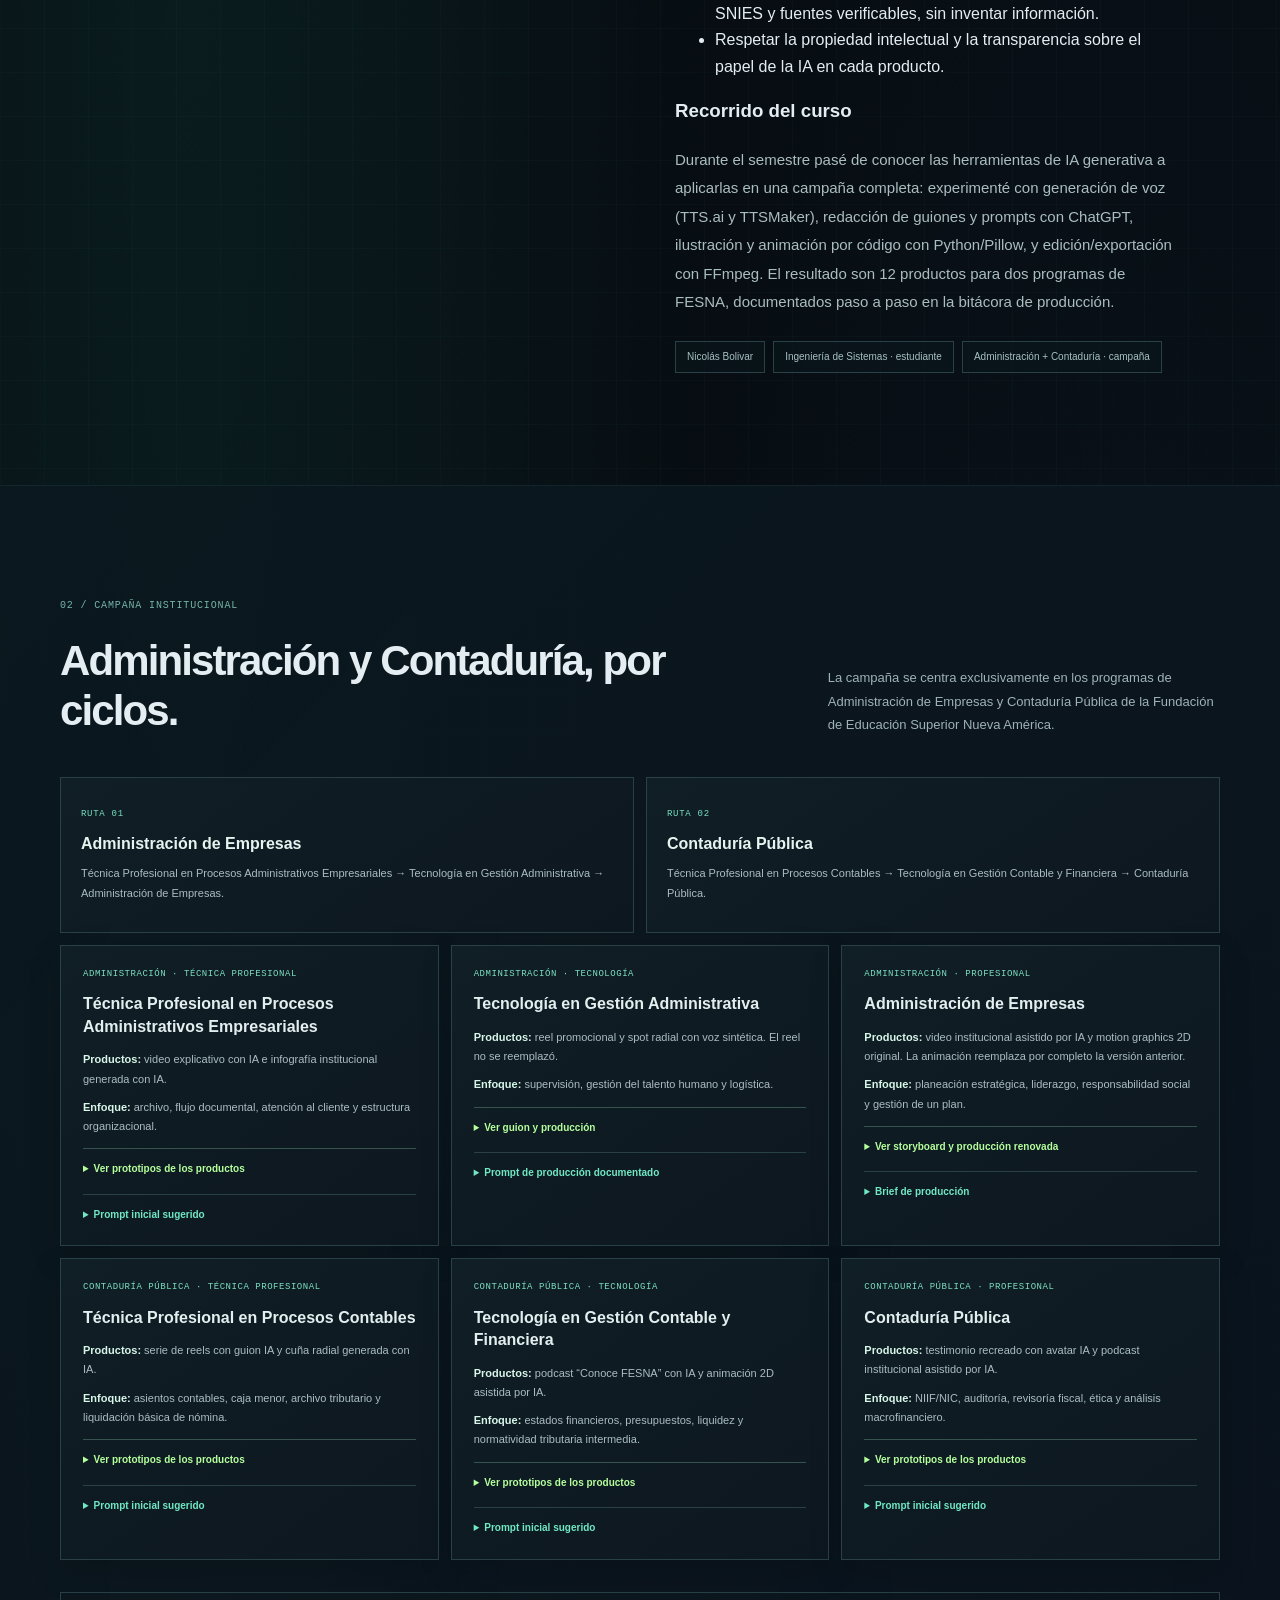
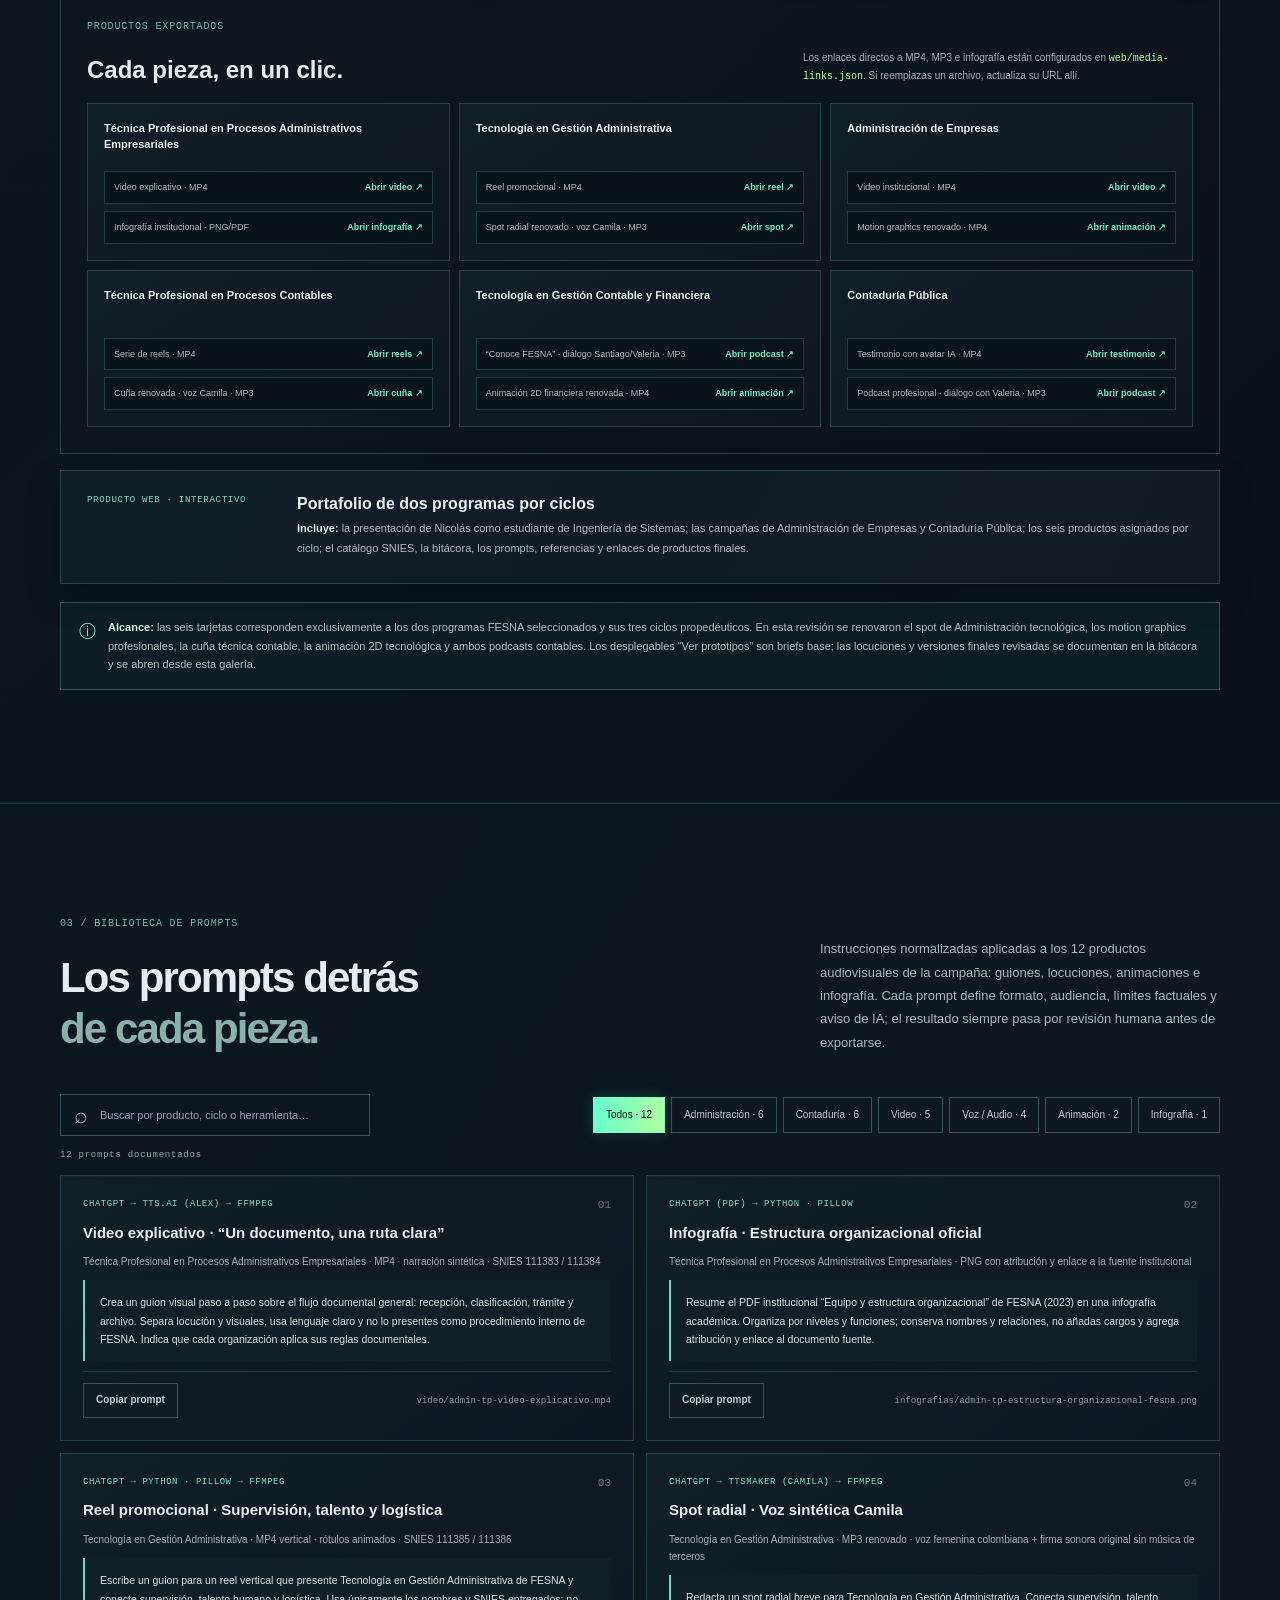
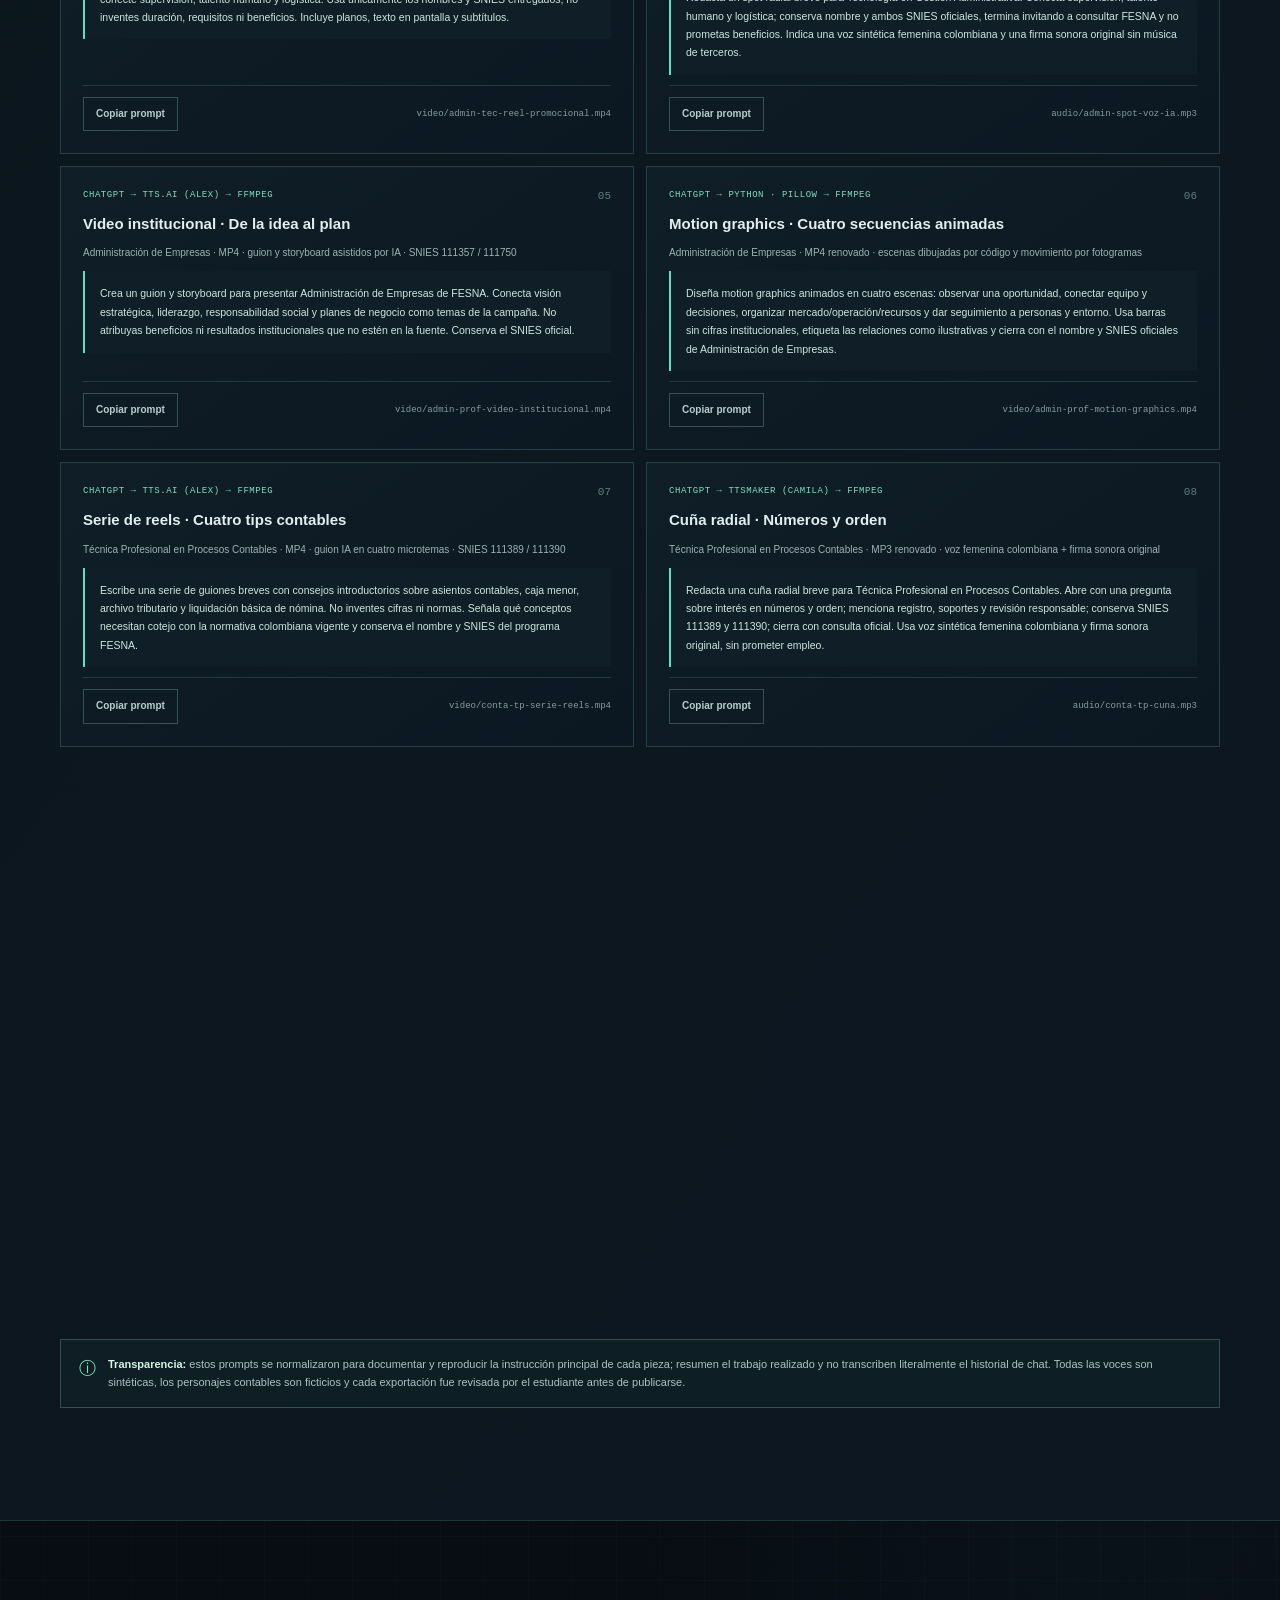
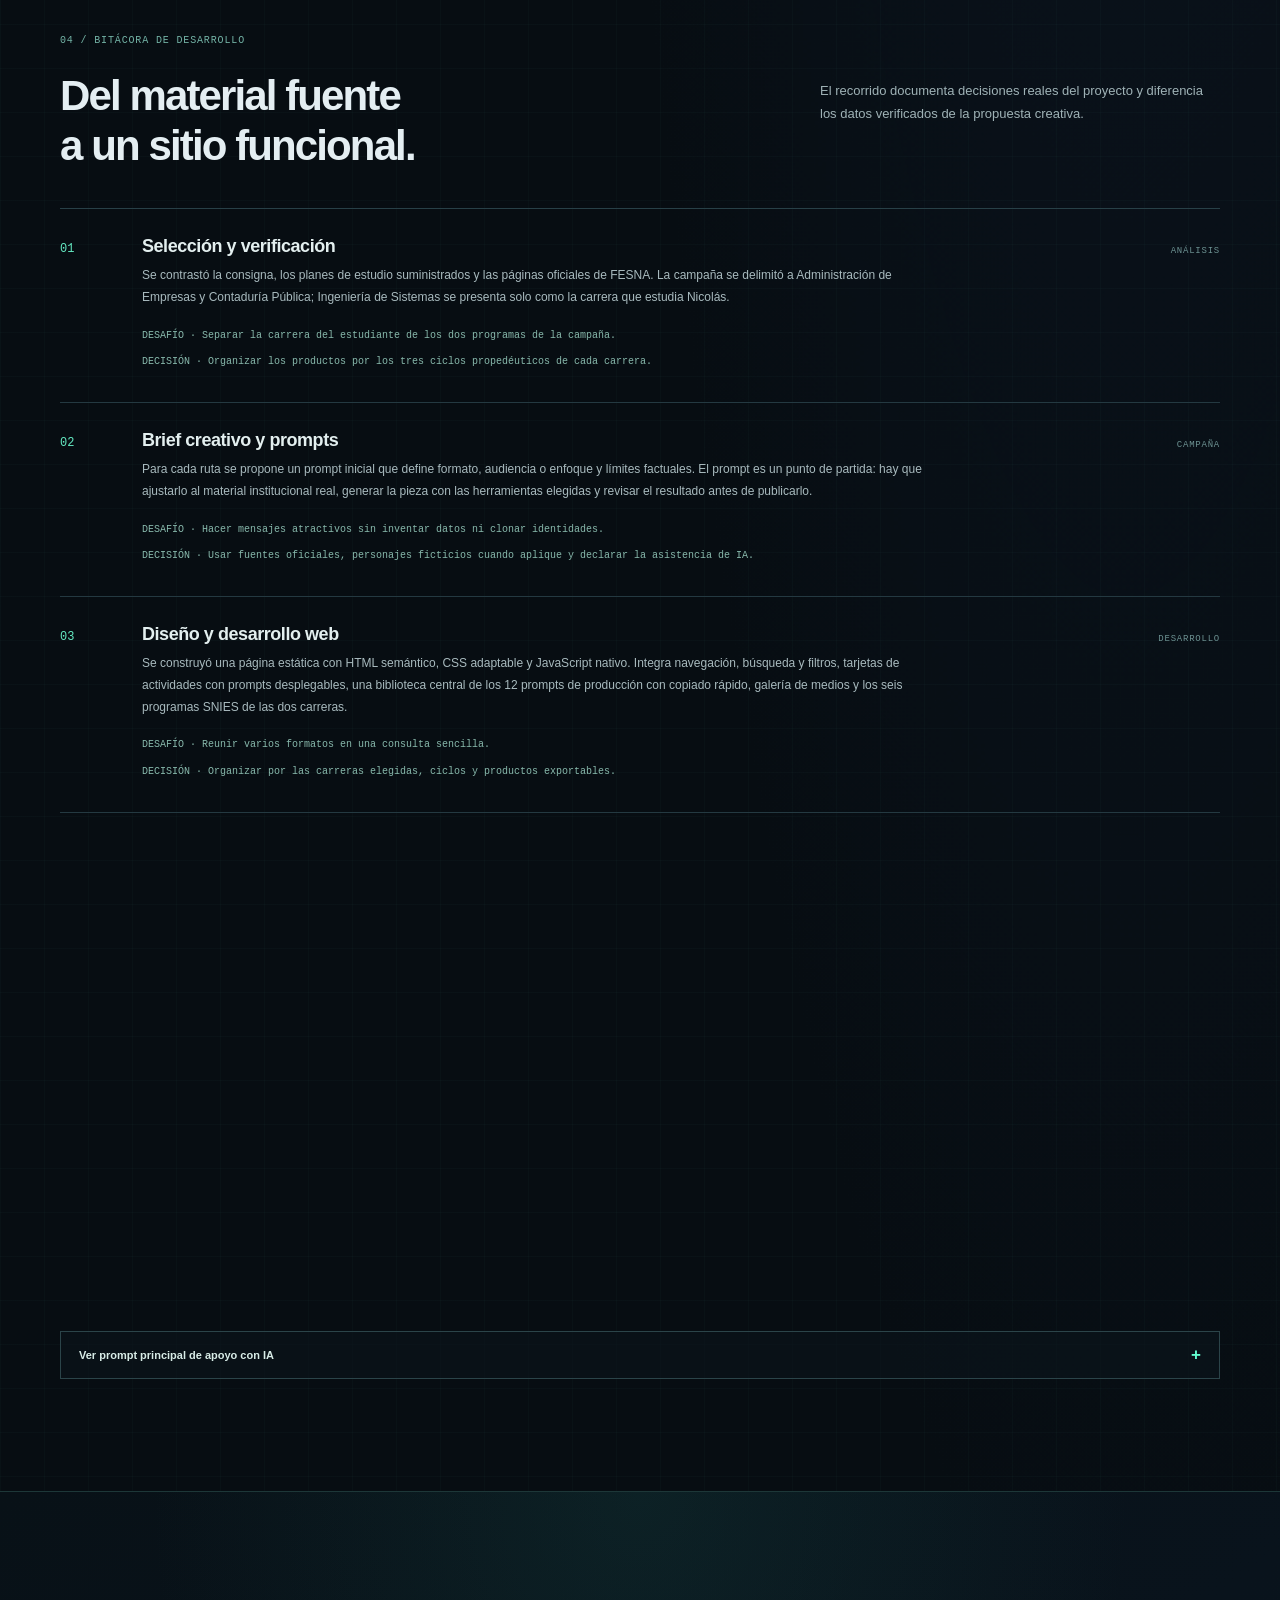
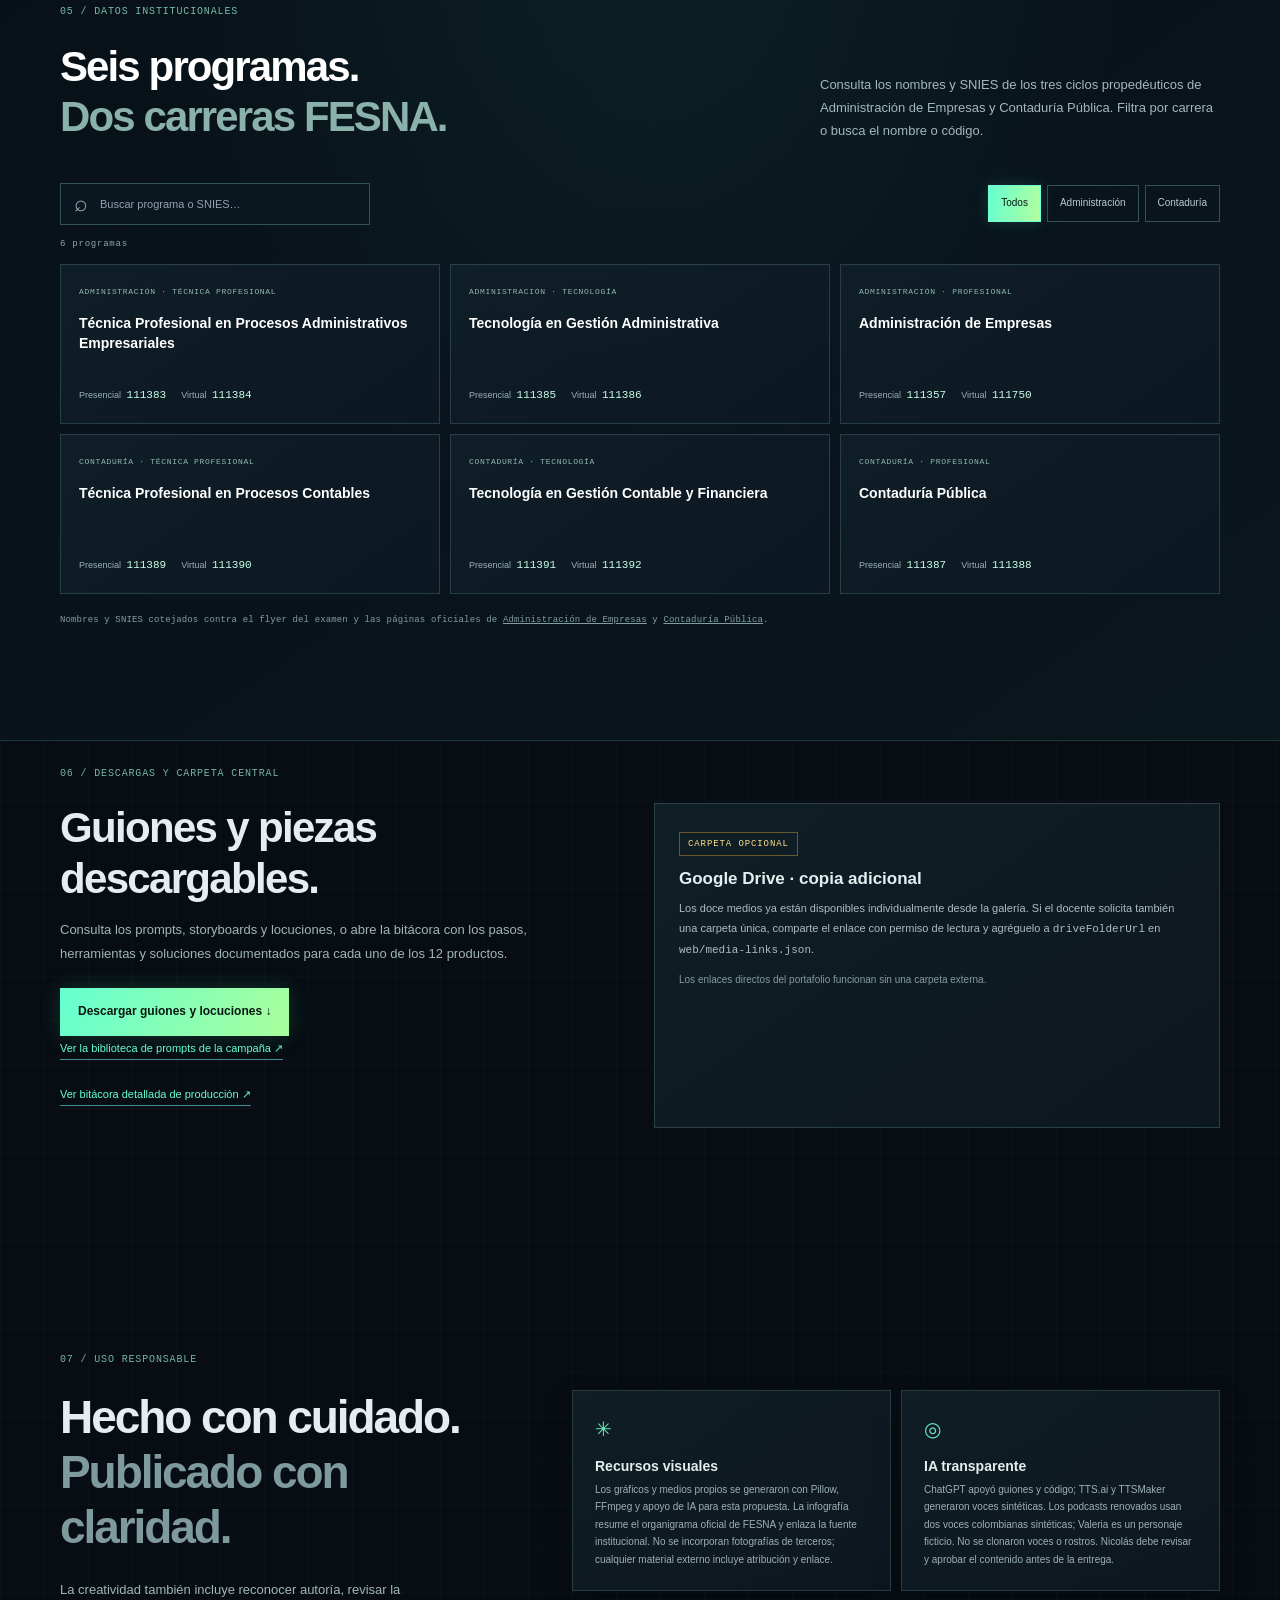
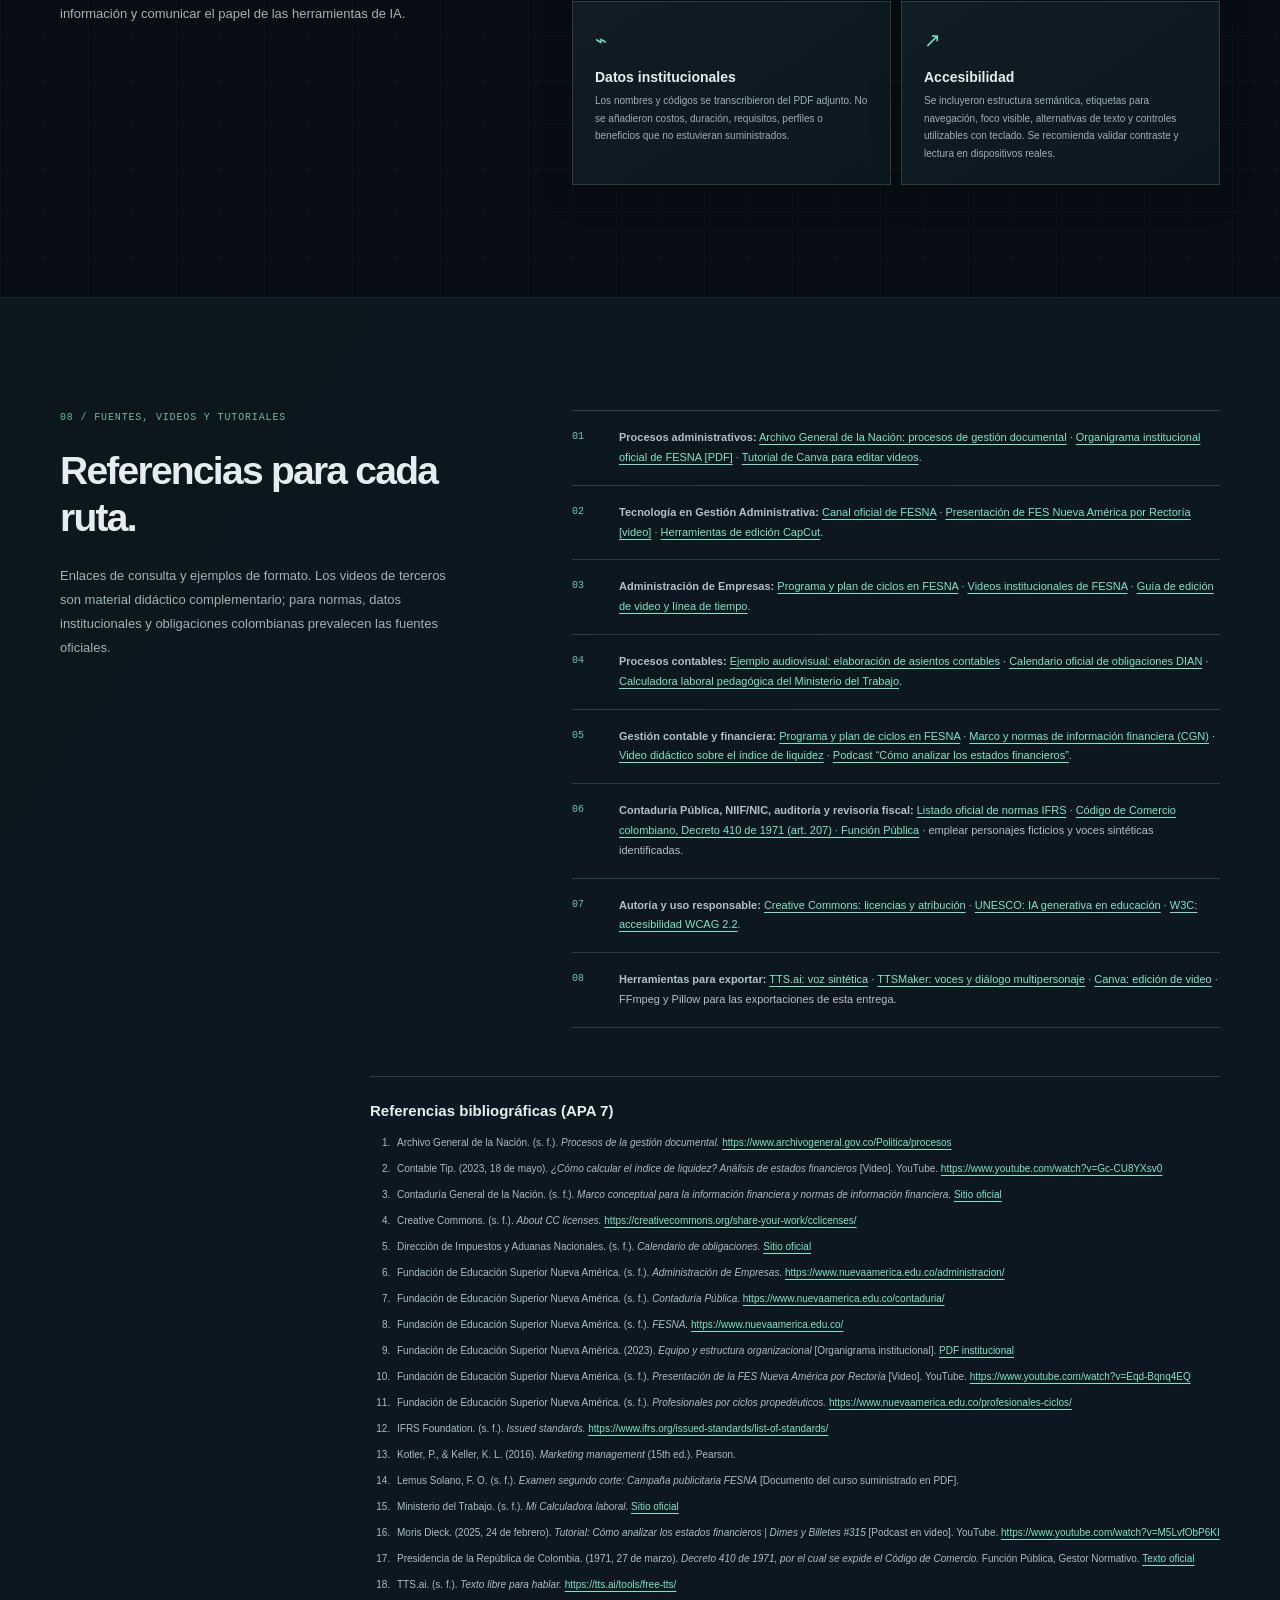
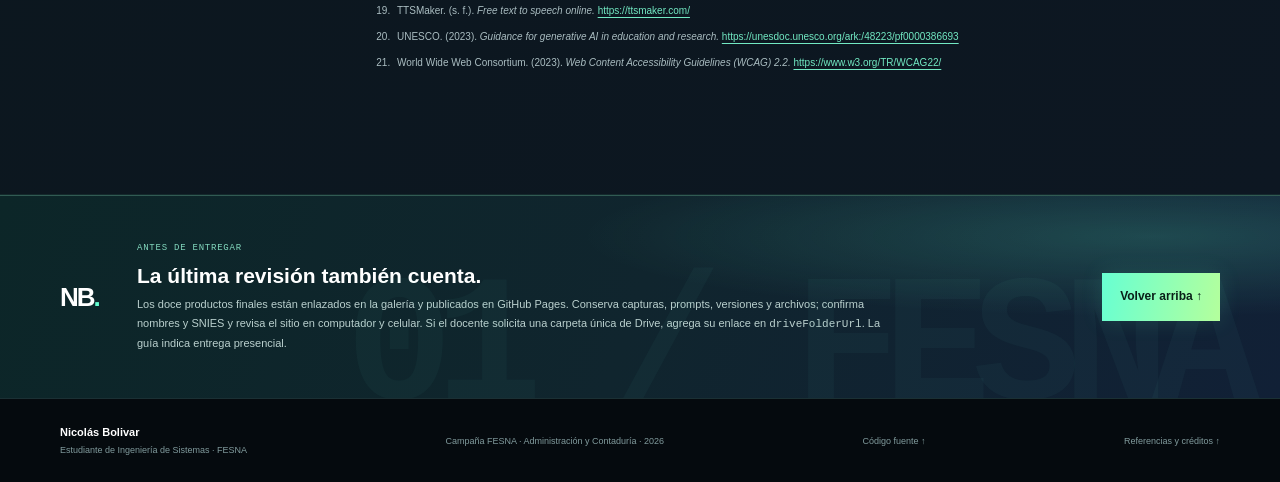
==== commit 236a26e6: "update prompts" ====
--- a/web/index.html
+++ b/web/index.html
@@ -21,6 +21,7 @@
     <nav id="main-nav" class="main-nav" aria-label="Navegación principal">
       <a href="#propuesta">Propuesta</a>
       <a href="#proceso">Proceso</a>
+      <a href="#prompts">Prompts</a>
       <a href="#programas">Programas</a>
       <a href="#descargas">Descargas</a>
       <a href="#referencias">Referencias</a>
@@ -111,13 +112,123 @@
       </div>
     </section>
 
+    <section class="prompts-section section-pad" id="prompts" aria-labelledby="prompts-title">
+      <div class="section-wrap">
+        <div class="section-heading">
+          <div><div class="section-kicker">03 / BIBLIOTECA DE PROMPTS</div><h2 id="prompts-title">Los prompts detrás<br><span>de cada pieza.</span></h2></div>
+          <p>Instrucciones normalizadas aplicadas a los 12 productos audiovisuales de la campaña: guiones, locuciones, animaciones e infografía. Cada prompt define formato, audiencia, límites factuales y aviso de IA; el resultado siempre pasa por revisión humana antes de exportarse.</p>
+        </div>
+        <div class="prompt-toolbar">
+          <label class="search-box"><span class="visually-hidden">Buscar prompt por producto, herramienta o ciclo</span><span aria-hidden="true">⌕</span><input id="prompt-search" type="search" placeholder="Buscar por producto, ciclo o herramienta…" autocomplete="off"></label>
+          <div class="prompt-filters" role="group" aria-label="Filtrar prompts por programa o tipo de producto">
+            <button class="prompt-filter-button is-active" type="button" data-filter="todos" aria-pressed="true">Todos · 12</button>
+            <button class="prompt-filter-button" type="button" data-filter="administracion" aria-pressed="false">Administración · 6</button>
+            <button class="prompt-filter-button" type="button" data-filter="contaduria" aria-pressed="false">Contaduría · 6</button>
+            <button class="prompt-filter-button" type="button" data-filter="video" aria-pressed="false">Video · 5</button>
+            <button class="prompt-filter-button" type="button" data-filter="audio" aria-pressed="false">Voz / Audio · 4</button>
+            <button class="prompt-filter-button" type="button" data-filter="animacion" aria-pressed="false">Animación · 2</button>
+            <button class="prompt-filter-button" type="button" data-filter="infografia" aria-pressed="false">Infografía · 1</button>
+          </div>
+        </div>
+        <p class="results-count" id="prompt-count" aria-live="polite">12 prompts documentados</p>
+        <p class="no-results" id="no-prompt-results" hidden>No encontramos prompts con esa búsqueda. Prueba con otro producto, ciclo o herramienta.</p>
+        <div class="prompt-grid" id="prompt-grid">
+          <article class="prompt-card" data-area="administracion" data-type="video" data-search="video explicativo flujo documental recepción clasificación trámite archivo chatgpt tts.ai alex ffmpeg técnica profesional procesos administrativos 111383 111384">
+            <div class="prompt-card-top"><span class="prompt-chain">CHATGPT → TTS.AI (ALEX) → FFMPEG</span><span class="prompt-no">01</span></div>
+            <h3>Video explicativo · “Un documento, una ruta clara”</h3>
+            <p class="prompt-meta">Técnica Profesional en Procesos Administrativos Empresariales · MP4 · narración sintética · SNIES 111383 / 111384</p>
+            <blockquote class="prompt-quote">Crea un guion visual paso a paso sobre el flujo documental general: recepción, clasificación, trámite y archivo. Separa locución y visuales, usa lenguaje claro y no lo presentes como procedimiento interno de FESNA. Indica que cada organización aplica sus reglas documentales.</blockquote>
+            <div class="prompt-card-foot"><button class="copy-prompt" type="button" aria-live="polite">Copiar prompt</button><span class="prompt-file">video/admin-tp-video-explicativo.mp4</span></div>
+          </article>
+          <article class="prompt-card" data-area="administracion" data-type="infografia" data-search="infografía organigrama estructura organizacional pdf institucional chatgpt pillow diagrama jerarquía técnica profesional procesos administrativos">
+            <div class="prompt-card-top"><span class="prompt-chain">CHATGPT (PDF) → PYTHON · PILLOW</span><span class="prompt-no">02</span></div>
+            <h3>Infografía · Estructura organizacional oficial</h3>
+            <p class="prompt-meta">Técnica Profesional en Procesos Administrativos Empresariales · PNG con atribución y enlace a la fuente institucional</p>
+            <blockquote class="prompt-quote">Resume el PDF institucional “Equipo y estructura organizacional” de FESNA (2023) en una infografía académica. Organiza por niveles y funciones; conserva nombres y relaciones, no añadas cargos y agrega atribución y enlace al documento fuente.</blockquote>
+            <div class="prompt-card-foot"><button class="copy-prompt" type="button" aria-live="polite">Copiar prompt</button><span class="prompt-file">infografias/admin-tp-estructura-organizacional-fesna.png</span></div>
+          </article>
+          <article class="prompt-card" data-area="administracion" data-type="video" data-search="reel promocional vertical 9:16 gestión administrativa supervisión talento humano logística subtítulos snies 111385 111386">
+            <div class="prompt-card-top"><span class="prompt-chain">CHATGPT → PYTHON · PILLOW → FFMPEG</span><span class="prompt-no">03</span></div>
+            <h3>Reel promocional · Supervisión, talento y logística</h3>
+            <p class="prompt-meta">Tecnología en Gestión Administrativa · MP4 vertical · rótulos animados · SNIES 111385 / 111386</p>
+            <blockquote class="prompt-quote">Escribe un guion para un reel vertical que presente Tecnología en Gestión Administrativa de FESNA y conecte supervisión, talento humano y logística. Usa únicamente los nombres y SNIES entregados; no inventes duración, requisitos ni beneficios. Incluye planos, texto en pantalla y subtítulos.</blockquote>
+            <div class="prompt-card-foot"><button class="copy-prompt" type="button" aria-live="polite">Copiar prompt</button><span class="prompt-file">video/admin-tec-reel-promocional.mp4</span></div>
+          </article>
+          <article class="prompt-card" data-area="administracion" data-type="audio" data-search="spot radial voz ia ttsmaker camila firma sonora original mezcla gestión administrativa colombiana">
+            <div class="prompt-card-top"><span class="prompt-chain">CHATGPT → TTSMAKER (CAMILA) → FFMPEG</span><span class="prompt-no">04</span></div>
+            <h3>Spot radial · Voz sintética Camila</h3>
+            <p class="prompt-meta">Tecnología en Gestión Administrativa · MP3 renovado · voz femenina colombiana + firma sonora original sin música de terceros</p>
+            <blockquote class="prompt-quote">Redacta un spot radial breve para Tecnología en Gestión Administrativa. Conecta supervisión, talento humano y logística; conserva nombre y ambos SNIES oficiales, termina invitando a consultar FESNA y no prometas beneficios. Indica una voz sintética femenina colombiana y una firma sonora original sin música de terceros.</blockquote>
+            <div class="prompt-card-foot"><button class="copy-prompt" type="button" aria-live="polite">Copiar prompt</button><span class="prompt-file">audio/admin-spot-voz-ia.mp3</span></div>
+          </article>
+          <article class="prompt-card" data-area="administracion" data-type="video" data-search="video institucional administración de empresas visión estratégica liderazgo responsabilidad social plan de negocio snies 111357 111750">
+            <div class="prompt-card-top"><span class="prompt-chain">CHATGPT → TTS.AI (ALEX) → FFMPEG</span><span class="prompt-no">05</span></div>
+            <h3>Video institucional · De la idea al plan</h3>
+            <p class="prompt-meta">Administración de Empresas · MP4 · guion y storyboard asistidos por IA · SNIES 111357 / 111750</p>
+            <blockquote class="prompt-quote">Crea un guion y storyboard para presentar Administración de Empresas de FESNA. Conecta visión estratégica, liderazgo, responsabilidad social y planes de negocio como temas de la campaña. No atribuyas beneficios ni resultados institucionales que no estén en la fuente. Conserva el SNIES oficial.</blockquote>
+            <div class="prompt-card-foot"><button class="copy-prompt" type="button" aria-live="polite">Copiar prompt</button><span class="prompt-file">video/admin-prof-video-institucional.mp4</span></div>
+          </article>
+          <article class="prompt-card" data-area="administracion" data-type="animacion" data-search="motion graphics animación cuatro escenas pillow ffmpeg barras ilustrativas administración de empresas seguimiento">
+            <div class="prompt-card-top"><span class="prompt-chain">CHATGPT → PYTHON · PILLOW → FFMPEG</span><span class="prompt-no">06</span></div>
+            <h3>Motion graphics · Cuatro secuencias animadas</h3>
+            <p class="prompt-meta">Administración de Empresas · MP4 renovado · escenas dibujadas por código y movimiento por fotogramas</p>
+            <blockquote class="prompt-quote">Diseña motion graphics animados en cuatro escenas: observar una oportunidad, conectar equipo y decisiones, organizar mercado/operación/recursos y dar seguimiento a personas y entorno. Usa barras sin cifras institucionales, etiqueta las relaciones como ilustrativas y cierra con el nombre y SNIES oficiales de Administración de Empresas.</blockquote>
+            <div class="prompt-card-foot"><button class="copy-prompt" type="button" aria-live="polite">Copiar prompt</button><span class="prompt-file">video/admin-prof-motion-graphics.mp4</span></div>
+          </article>
+          <article class="prompt-card" data-area="contaduria" data-type="video" data-search="serie reels asientos contables caja menor archivo tributario nómina básica consejos procesos contables snies 111389 111390">
+            <div class="prompt-card-top"><span class="prompt-chain">CHATGPT → TTS.AI (ALEX) → FFMPEG</span><span class="prompt-no">07</span></div>
+            <h3>Serie de reels · Cuatro tips contables</h3>
+            <p class="prompt-meta">Técnica Profesional en Procesos Contables · MP4 · guion IA en cuatro microtemas · SNIES 111389 / 111390</p>
+            <blockquote class="prompt-quote">Escribe una serie de guiones breves con consejos introductorios sobre asientos contables, caja menor, archivo tributario y liquidación básica de nómina. No inventes cifras ni normas. Señala qué conceptos necesitan cotejo con la normativa colombiana vigente y conserva el nombre y SNIES del programa FESNA.</blockquote>
+            <div class="prompt-card-foot"><button class="copy-prompt" type="button" aria-live="polite">Copiar prompt</button><span class="prompt-file">video/conta-tp-serie-reels.mp4</span></div>
+          </article>
+          <article class="prompt-card" data-area="contaduria" data-type="audio" data-search="cuña radial procesos contables ttsmaker camila firma sonora original soportes registro revisión">
+            <div class="prompt-card-top"><span class="prompt-chain">CHATGPT → TTSMAKER (CAMILA) → FFMPEG</span><span class="prompt-no">08</span></div>
+            <h3>Cuña radial · Números y orden</h3>
+            <p class="prompt-meta">Técnica Profesional en Procesos Contables · MP3 renovado · voz femenina colombiana + firma sonora original</p>
+            <blockquote class="prompt-quote">Redacta una cuña radial breve para Técnica Profesional en Procesos Contables. Abre con una pregunta sobre interés en números y orden; menciona registro, soportes y revisión responsable; conserva SNIES 111389 y 111390; cierra con consulta oficial. Usa voz sintética femenina colombiana y firma sonora original, sin prometer empleo.</blockquote>
+            <div class="prompt-card-foot"><button class="copy-prompt" type="button" aria-live="polite">Copiar prompt</button><span class="prompt-file">audio/conta-tp-cuna.mp3</span></div>
+          </article>
+          <article class="prompt-card" data-area="contaduria" data-type="audio" data-search="podcast conoce fesna diálogo santiago valeria estados financieros presupuesto razón corriente dian ttsmaker diálogo multipersonaje">
+            <div class="prompt-card-top"><span class="prompt-chain">CHATGPT → TTSMAKER (SANTIAGO + CAMILA)</span><span class="prompt-no">09</span></div>
+            <h3>Podcast “Conoce FESNA” · Diálogo de dos voces</h3>
+            <p class="prompt-meta">Tecnología en Gestión Contable y Financiera · MP3 renovado · diálogo sintético en cinco turnos · Valeria ficticia</p>
+            <blockquote class="prompt-quote">Escribe una conversación educativa en cinco turnos entre Santiago y Valeria (personaje ficticio) para “Conoce FESNA”. Alterna dos voces sintéticas colombianas y cubre estados financieros, presupuesto, razón corriente y consulta de obligaciones vigentes en DIAN. No uses cifras FESNA ni des asesoría.</blockquote>
+            <div class="prompt-card-foot"><button class="copy-prompt" type="button" aria-live="polite">Copiar prompt</button><span class="prompt-file">audio/conta-tec-podcast-conoce-fesna.mp3</span></div>
+          </article>
+          <article class="prompt-card" data-area="contaduria" data-type="animacion" data-search="animación 2d razón corriente activo corriente pasivo corriente empresa ficticia barras fracción dial pillow ffmpeg">
+            <div class="prompt-card-top"><span class="prompt-chain">CHATGPT → TTSMAKER (CAMILA) → PILLOW + FFMPEG</span><span class="prompt-no">10</span></div>
+            <h3>Animación 2D · Leer la razón corriente</h3>
+            <p class="prompt-meta">Tecnología en Gestión Contable y Financiera · MP4 renovado · cifras ficticias 150/100 = 1,5 con aviso educativo</p>
+            <blockquote class="prompt-quote">Crea una animación 2D en cuatro escenas para explicar la razón corriente con una empresa ficticia: activo corriente 150, pasivo corriente 100 y resultado 1,5. Anima barras, fracción y dial; añade contexto (composición, vencimientos y flujo de caja) y rotula que las cifras son ficticias, no de FESNA ni asesoría.</blockquote>
+            <div class="prompt-card-foot"><button class="copy-prompt" type="button" aria-live="polite">Copiar prompt</button><span class="prompt-file">video/conta-tec-animacion-2d.mp4</span></div>
+          </article>
+          <article class="prompt-card" data-area="contaduria" data-type="video" data-search="testimonio avatar ia ficticio valeria ética profesional independencia evidencia auditoría ilustración vectorial voz sintética">
+            <div class="prompt-card-top"><span class="prompt-chain">CHATGPT → PILLOW (AVATAR) → TTSMAKER</span><span class="prompt-no">11</span></div>
+            <h3>Testimonio demostrativo · Avatar ficticio “Valeria”</h3>
+            <p class="prompt-meta">Contaduría Pública · MP4 · avatar vectorial original + voz sintética con rótulo permanente de ficción</p>
+            <blockquote class="prompt-quote">Escribe un testimonio demostrativo para un personaje completamente ficticio sobre ética profesional, independencia y evidencia en auditoría. Incluye de forma visible que el personaje es ficticio y no representa a una persona real. No inventes experiencia de egresados ni clones voces o rostros.</blockquote>
+            <div class="prompt-card-foot"><button class="copy-prompt" type="button" aria-live="polite">Copiar prompt</button><span class="prompt-file">video/conta-prof-testimonio-avatar-ficticio.mp4</span></div>
+          </article>
+          <article class="prompt-card" data-area="contaduria" data-type="audio" data-search="podcast institucional niif nic auditoría revisoría fiscal artículo 207 código de comercio ética inflación tasas santiago valeria">
+            <div class="prompt-card-top"><span class="prompt-chain">CHATGPT → TTSMAKER (SANTIAGO + CAMILA) → FFMPEG</span><span class="prompt-no">12</span></div>
+            <h3>Podcast institucional · NIIF, auditoría y ética</h3>
+            <p class="prompt-meta">Contaduría Pública · MP3 renovado · diálogo educativo en cinco turnos con voces sintéticas identificadas</p>
+            <blockquote class="prompt-quote">Escribe un diálogo institucional educativo en cinco turnos entre Santiago y Valeria, experta virtual ficticia. Usa una voz femenina sintética para Valeria y masculina para Santiago; cubre NIIF/NIC, auditoría, revisoría fiscal (art. 207 del Código de Comercio), ética e inflación/tasas. No predigas resultados ni atribuyas posturas a FESNA.</blockquote>
+            <div class="prompt-card-foot"><button class="copy-prompt" type="button" aria-live="polite">Copiar prompt</button><span class="prompt-file">audio/conta-prof-podcast-institucional.mp3</span></div>
+          </article>
+        </div>
+        <div class="disclaimer prompts-note"><span aria-hidden="true">ⓘ</span><p><strong>Transparencia:</strong> estos prompts se normalizaron para documentar y reproducir la instrucción principal de cada pieza; resumen el trabajo realizado y no transcriben literalmente el historial de chat. Todas las voces son sintéticas, los personajes contables son ficticios y cada exportación fue revisada por el estudiante antes de publicarse.</p></div>
+      </div>
+    </section>
+
     <section class="process-section section-wrap section-pad" id="proceso" aria-labelledby="process-title">
-      <div class="section-kicker">03 / BITÁCORA DE DESARROLLO</div>
+      <div class="section-kicker">04 / BITÁCORA DE DESARROLLO</div>
       <div class="section-heading process-heading"><h2 id="process-title">Del material fuente<br>a un sitio funcional.</h2><p>El recorrido documenta decisiones reales del proyecto y diferencia los datos verificados de la propuesta creativa.</p></div>
       <div class="process-list">
         <article class="process-item"><span class="process-no">01</span><div><h3>Selección y verificación</h3><p>Se contrastó la consigna, los planes de estudio suministrados y las páginas oficiales de FESNA. La campaña se delimitó a Administración de Empresas y Contaduría Pública; Ingeniería de Sistemas se presenta solo como la carrera que estudia Nicolás.</p><span class="process-outcome">DESAFÍO · Separar la carrera del estudiante de los dos programas de la campaña.<br>DECISIÓN · Organizar los productos por los tres ciclos propedéuticos de cada carrera.</span></div><span class="process-type">ANÁLISIS</span></article>
         <article class="process-item"><span class="process-no">02</span><div><h3>Brief creativo y prompts</h3><p>Para cada ruta se propone un prompt inicial que define formato, audiencia o enfoque y límites factuales. El prompt es un punto de partida: hay que ajustarlo al material institucional real, generar la pieza con las herramientas elegidas y revisar el resultado antes de publicarlo.</p><span class="process-outcome">DESAFÍO · Hacer mensajes atractivos sin inventar datos ni clonar identidades.<br>DECISIÓN · Usar fuentes oficiales, personajes ficticios cuando aplique y declarar la asistencia de IA.</span></div><span class="process-type">CAMPAÑA</span></article>
-        <article class="process-item"><span class="process-no">03</span><div><h3>Diseño y desarrollo web</h3><p>Se construyó una página estática con HTML semántico, CSS adaptable y JavaScript nativo. Integra navegación, búsqueda y filtros, tarjetas de actividades con prompts desplegables, galería de medios y los seis programas SNIES de las dos carreras.</p><span class="process-outcome">DESAFÍO · Reunir varios formatos en una consulta sencilla.<br>DECISIÓN · Organizar por las carreras elegidas, ciclos y productos exportables.</span></div><span class="process-type">DESARROLLO</span></article>
+        <article class="process-item"><span class="process-no">03</span><div><h3>Diseño y desarrollo web</h3><p>Se construyó una página estática con HTML semántico, CSS adaptable y JavaScript nativo. Integra navegación, búsqueda y filtros, tarjetas de actividades con prompts desplegables, una biblioteca central de los 12 prompts de producción con copiado rápido, galería de medios y los seis programas SNIES de las dos carreras.</p><span class="process-outcome">DESAFÍO · Reunir varios formatos en una consulta sencilla.<br>DECISIÓN · Organizar por las carreras elegidas, ciclos y productos exportables.</span></div><span class="process-type">DESARROLLO</span></article>
         <article class="process-item"><span class="process-no">04</span><div><h3>Producción y exportación</h3><p>Se produjeron las locuciones restantes con TTS.ai y las seis piezas renovadas con TTSMaker, incluido diálogo de dos voces. Pillow y FFmpeg compusieron los gráficos animados originales y las firmas sonoras. La infografía resume el organigrama oficial de FESNA. Los archivos finales se guardan en <code>web/media/</code> y sus URL se gestionan con <code>web/media-links.json</code>.</p><span class="process-outcome">CONTROL · Revisar contenido, datos, créditos, voces ficticias y enlaces antes de entregar.</span></div><span class="process-type">PRODUCCIÓN</span></article>
       </div>
       <div class="tools-row"><div><div class="section-kicker">HERRAMIENTAS UTILIZADAS</div><h3>Diseño web y medios<br>con recursos gratuitos.</h3></div><div class="tool-chips"><span><b>HTML5 / CSS / JS</b><small>Estructura e interacción web</small></span><span><b>ChatGPT</b><small>Guiones, storyboards y prompts</small></span><span><b>TTS.ai · Kokoro</b><small>Locuciones de los productos no renovados</small></span><span><b>TTSMaker</b><small>Camila y Santiago · voces sintéticas</small></span><span><b>Python · Pillow</b><small>Gráficos y composiciones originales</small></span><span><b>FFmpeg</b><small>Animación y exportación MP4/MP3</small></span><span><b>Fuentes FESNA</b><small>Examen y planes de estudio adjuntos</small></span></div></div>
@@ -127,7 +238,7 @@
     <section class="programs-section section-pad" id="programas" aria-labelledby="programs-title">
       <div class="section-wrap">
         <div class="section-heading">
-          <div><div class="section-kicker">04 / DATOS INSTITUCIONALES</div><h2 id="programs-title">Seis programas.<br><span>Dos carreras FESNA.</span></h2></div>
+          <div><div class="section-kicker">05 / DATOS INSTITUCIONALES</div><h2 id="programs-title">Seis programas.<br><span>Dos carreras FESNA.</span></h2></div>
           <p>Consulta los nombres y SNIES de los tres ciclos propedéuticos de Administración de Empresas y Contaduría Pública. Filtra por carrera o busca el nombre o código.</p>
         </div>
         <div class="program-controls">
@@ -153,15 +264,15 @@
     </section>
 
     <section class="delivery-section section-wrap section-pad" id="descargas" aria-labelledby="delivery-title">
-      <div class="section-kicker">05 / DESCARGAS Y CARPETA CENTRAL</div>
+      <div class="section-kicker">06 / DESCARGAS Y CARPETA CENTRAL</div>
       <div class="delivery-grid">
-        <div><h2 id="delivery-title">Guiones y piezas descargables.</h2><p>Consulta los prompts, storyboards y locuciones, o abre la bitácora con los pasos, herramientas y soluciones documentados para cada uno de los 12 productos.</p><a class="button button-primary" href="entregables/guiones-prototipo.md" download>Descargar guiones y locuciones ↓</a><p><a class="text-link" href="entregables/bitacora-produccion.html">Ver bitácora detallada de producción ↗</a></p></div>
+        <div><h2 id="delivery-title">Guiones y piezas descargables.</h2><p>Consulta los prompts, storyboards y locuciones, o abre la bitácora con los pasos, herramientas y soluciones documentados para cada uno de los 12 productos.</p><a class="button button-primary" href="entregables/guiones-prototipo.md" download>Descargar guiones y locuciones ↓</a><p><a class="text-link" href="#prompts">Ver la biblioteca de prompts de la campaña ↗</a></p><p><a class="text-link" href="entregables/bitacora-produccion.html">Ver bitácora detallada de producción ↗</a></p></div>
         <div class="drive-card"><span class="drive-status" id="drive-link-pending">CARPETA OPCIONAL</span><h3>Google Drive · copia adicional</h3><p>Los doce medios ya están disponibles individualmente desde la galería. Si el docente solicita también una carpeta única, comparte el enlace con permiso de lectura y agréguelo a <code>driveFolderUrl</code> en <code>web/media-links.json</code>.</p><a id="drive-folder-link" class="button button-quiet" href="#" target="_blank" rel="noopener noreferrer" hidden>Abrir carpeta de Drive ↗</a><p class="small-note">Los enlaces directos del portafolio funcionan sin una carpeta externa.</p></div>
       </div>
     </section>
 
     <section class="responsibility-section section-wrap section-pad" aria-labelledby="responsibility-title">
-      <div class="section-kicker">06 / USO RESPONSABLE</div>
+      <div class="section-kicker">07 / USO RESPONSABLE</div>
       <div class="responsibility-grid">
         <div><h2 id="responsibility-title">Hecho con cuidado.<br><span>Publicado con claridad.</span></h2><p>La creatividad también incluye reconocer autoría, revisar la información y comunicar el papel de las herramientas de IA.</p></div>
         <div class="responsibility-cards">
@@ -175,7 +286,7 @@
 
     <section class="references-section section-pad" id="referencias" aria-labelledby="references-title">
       <div class="section-wrap">
-        <div class="references-wrap"><div><div class="section-kicker">07 / FUENTES, VIDEOS Y TUTORIALES</div><h2 id="references-title">Referencias para cada ruta.</h2><p>Enlaces de consulta y ejemplos de formato. Los videos de terceros son material didáctico complementario; para normas, datos institucionales y obligaciones colombianas prevalecen las fuentes oficiales.</p></div>
+        <div class="references-wrap"><div><div class="section-kicker">08 / FUENTES, VIDEOS Y TUTORIALES</div><h2 id="references-title">Referencias para cada ruta.</h2><p>Enlaces de consulta y ejemplos de formato. Los videos de terceros son material didáctico complementario; para normas, datos institucionales y obligaciones colombianas prevalecen las fuentes oficiales.</p></div>
           <div class="references-list">
             <article><span>01</span><p><strong>Procesos administrativos:</strong> <a href="https://www.archivogeneral.gov.co/Politica/procesos" target="_blank" rel="noopener noreferrer">Archivo General de la Nación: procesos de gestión documental</a> · <a href="https://www.nuevaamerica.edu.co/wp-content/uploads/2023/06/Estructura-Organizacional.pdf" target="_blank" rel="noopener noreferrer">Organigrama institucional oficial de FESNA [PDF]</a> · <a href="https://www.canva.com/help/creating-and-editing-videos/" target="_blank" rel="noopener noreferrer">Tutorial de Canva para editar videos</a>.</p></article>
             <article><span>02</span><p><strong>Tecnología en Gestión Administrativa:</strong> <a href="https://www.youtube.com/fesna" target="_blank" rel="noopener noreferrer">Canal oficial de FESNA</a> · <a href="https://www.youtube.com/watch?v=Eqd-Bqnq4EQ" target="_blank" rel="noopener noreferrer">Presentación de FES Nueva América por Rectoría [video]</a> · <a href="https://www.capcut.com/es-es/tools" target="_blank" rel="noopener noreferrer">Herramientas de edición CapCut</a>.</p></article>
--- a/web/styles.css
+++ b/web/styles.css
@@ -69,3 +69,31 @@
 @media(max-width:680px){.cycle-overview{grid-template-columns:1fr}.media-gallery{padding:17px 13px}.media-gallery-heading{display:block}.media-gallery-heading>p{margin-top:10px}.media-group-grid{grid-template-columns:1fr}.media-group h4{min-height:0}}
 .production-log-title{font:700 clamp(34px,4vw,46px)/1.2 var(--display);letter-spacing:-.045em;margin:0}
 @media(max-width:680px){.hero{overflow:hidden}}
+/* Prompt library (biblioteca de prompts de producción audiovisual) */
+.prompts-section{background:linear-gradient(125deg,#0b171d,#0d1722);border-block:1px solid #1d3738}
+.prompts-section .section-kicker{color:#77b9a9}
+.prompts-section .section-heading h2 span{color:#8bb1ab}
+.prompts-section .section-heading>p{color:#a3b8bd}
+.prompt-toolbar{display:flex;justify-content:space-between;align-items:center;gap:22px;flex-wrap:wrap;margin:35px 0 12px}
+.prompt-filters{display:flex;flex-wrap:wrap;gap:6px}
+.prompt-filter-button{background:transparent;border:1px solid #355057;color:#b8cdce;padding:9px 12px;font-size:10px;cursor:pointer;transition:.2s}
+.prompt-filter-button:hover,.prompt-filter-button.is-active{color:#071712;background:linear-gradient(100deg,#65ffd0,#b2ff9e);border-color:#70ffd0;box-shadow:0 0 15px rgba(85,255,206,.14)}
+.prompt-filter-button:focus-visible,.copy-prompt:focus-visible,#prompt-search:focus-visible{outline:2px solid #b4ff9c;outline-offset:2px}
+.prompt-grid{display:grid;grid-template-columns:repeat(2,minmax(0,1fr));gap:12px}
+.prompt-card{position:relative;display:flex;flex-direction:column;gap:10px;padding:22px;background:linear-gradient(145deg,rgba(16,31,40,.96),rgba(12,24,34,.96));border:1px solid #263f47;box-shadow:inset 0 1px rgba(255,255,255,.018);transition:transform .28s ease,border-color .28s ease,box-shadow .28s ease}
+.prompt-card:hover{border-color:#5fbaa3;transform:translateY(-2px);box-shadow:0 12px 30px rgba(0,0,0,.24),0 0 20px rgba(70,255,198,.08)}
+.prompt-card[hidden]{display:none}
+.prompt-card-top{display:flex;justify-content:space-between;align-items:center;gap:10px}
+.prompt-chain{color:#7ce0c0;font:9px/1.5 var(--mono);letter-spacing:.06em}
+.prompt-no{color:#5f7d78;font:11px var(--mono)}
+.prompt-card h3{margin:0;font:700 15px/1.45 var(--display);color:#e3efef}
+.prompt-meta{margin:0;font-size:10px;line-height:1.7;color:#9db2b4}
+.prompt-quote{margin:0;padding:13px 15px;background:#101f27;border-left:2px solid #56e3bd;color:#d0e5df;font-size:10.5px;line-height:1.75}
+.prompt-card-foot{margin-top:auto;display:flex;justify-content:space-between;align-items:center;gap:10px;padding-top:11px;border-top:1px solid #22393f}
+.copy-prompt{background:transparent;border:1px solid #355057;color:#b8cdce;padding:8px 12px;font-size:10px;font-weight:700;cursor:pointer;transition:.2s}
+.copy-prompt:hover{border-color:var(--cyan);color:var(--cyan)}
+.copy-prompt.is-copied{color:#071712;background:linear-gradient(100deg,#65ffd0,#b2ff9e);border-color:#70ffd0}
+.prompt-file{color:#879c9c;font:9px var(--mono);text-align:right;overflow-wrap:anywhere}
+.prompts-note{margin-top:18px}
+@media(max-width:900px){.prompt-grid{grid-template-columns:1fr}}
+@media(max-width:680px){.prompt-card{padding:19px}.prompt-toolbar{align-items:stretch;flex-direction:column}.prompt-filters{justify-content:flex-start}}
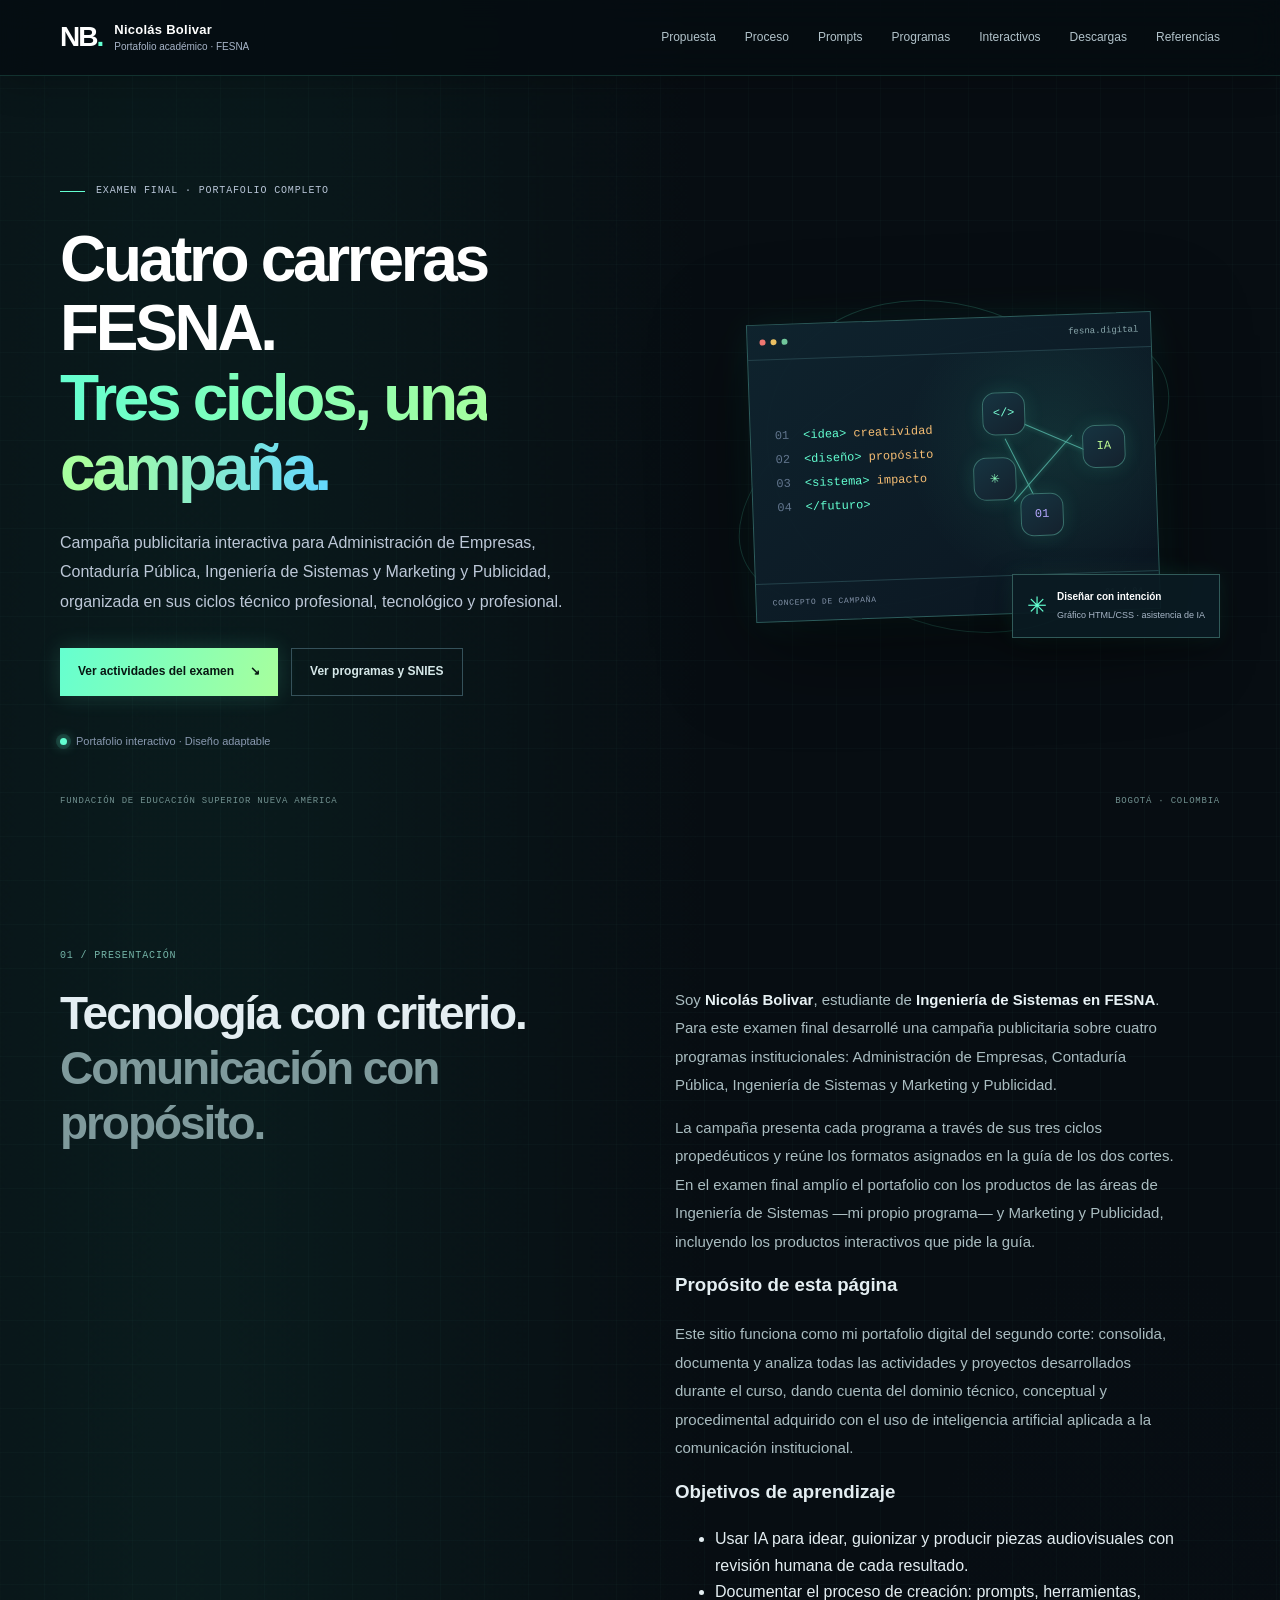
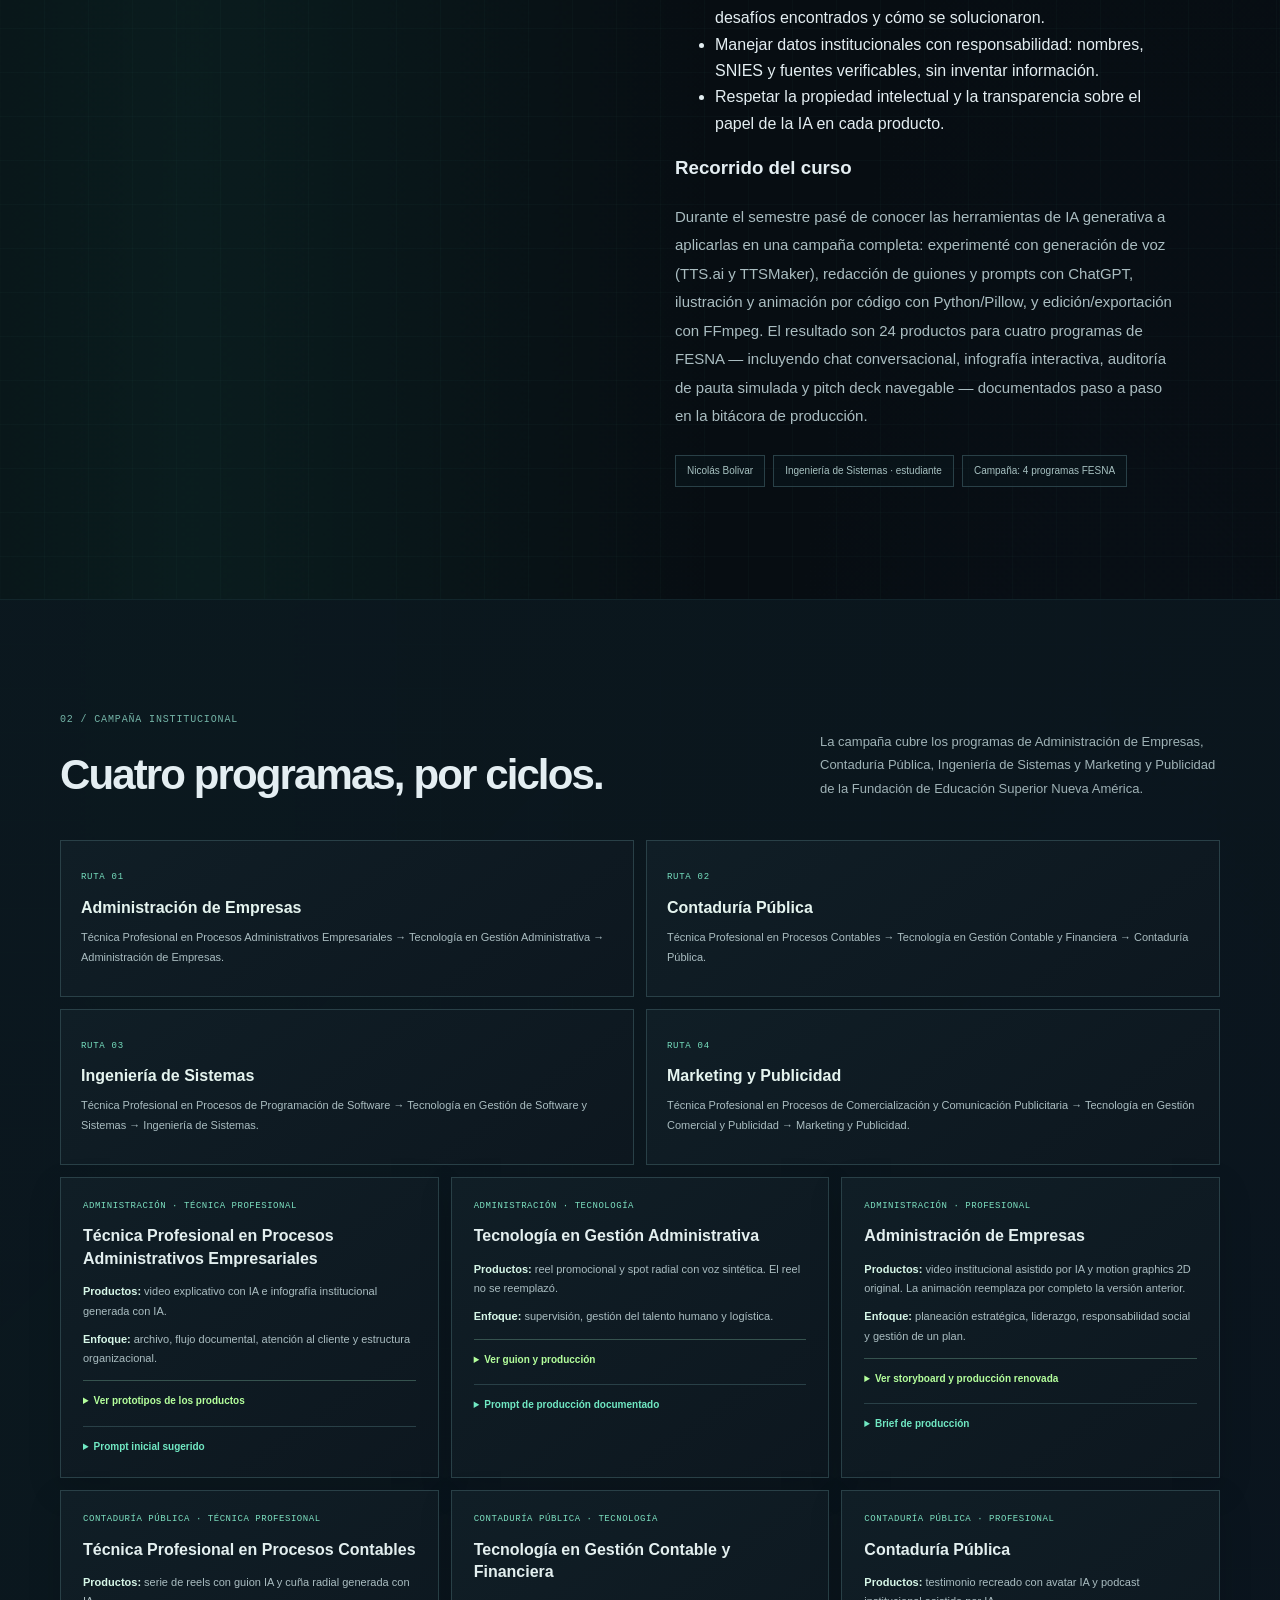
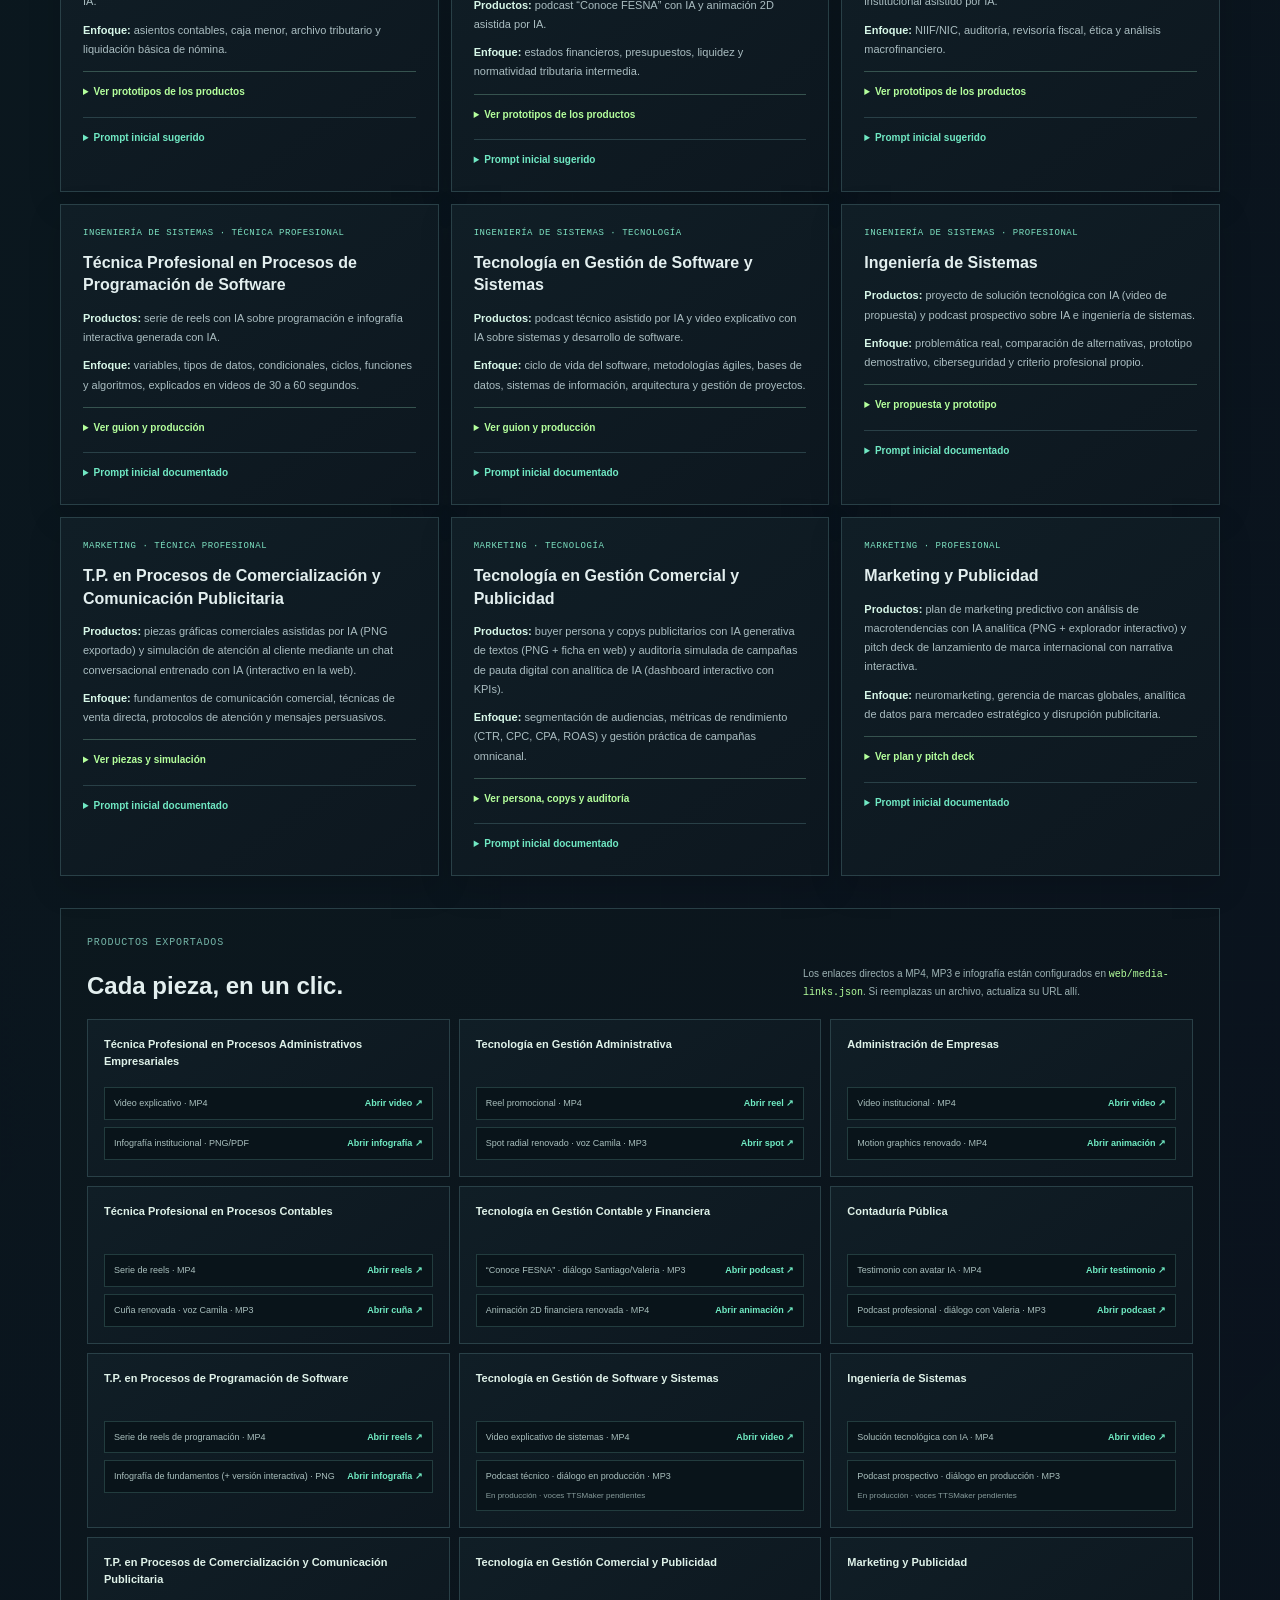
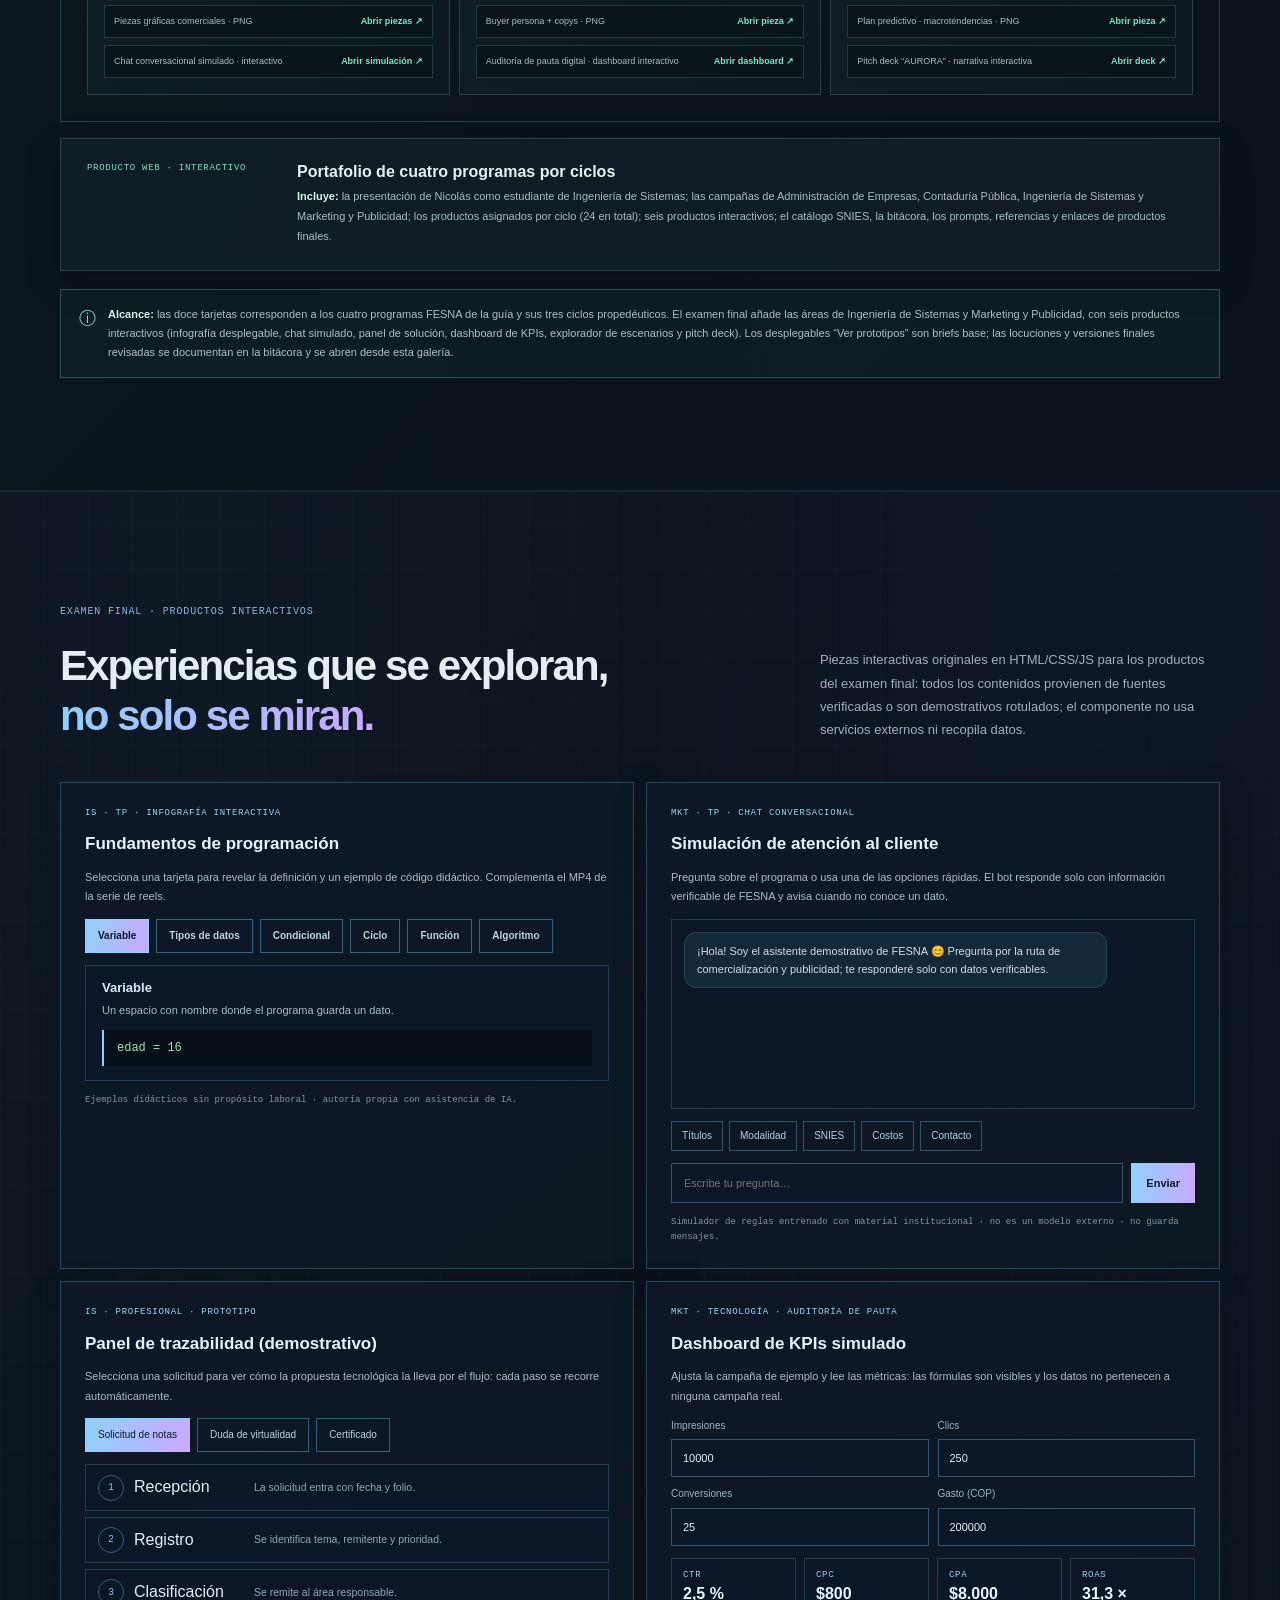
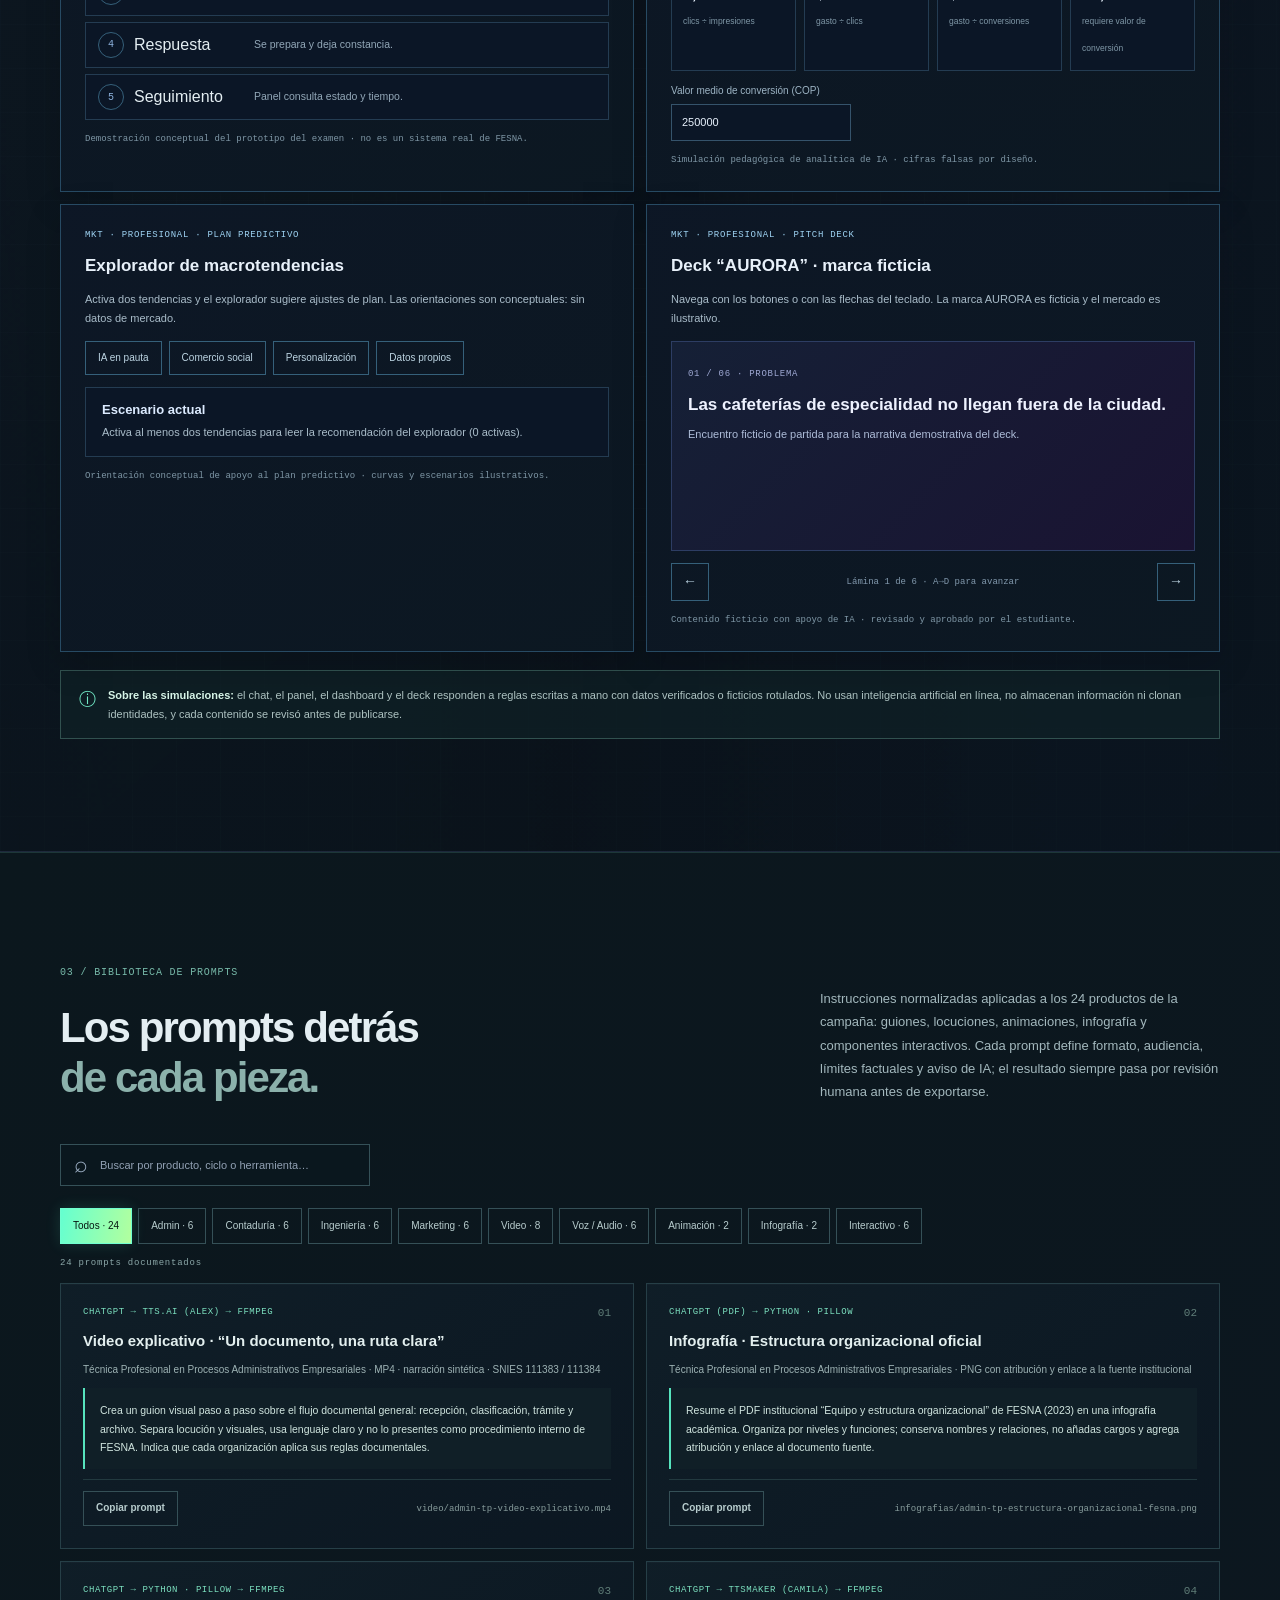
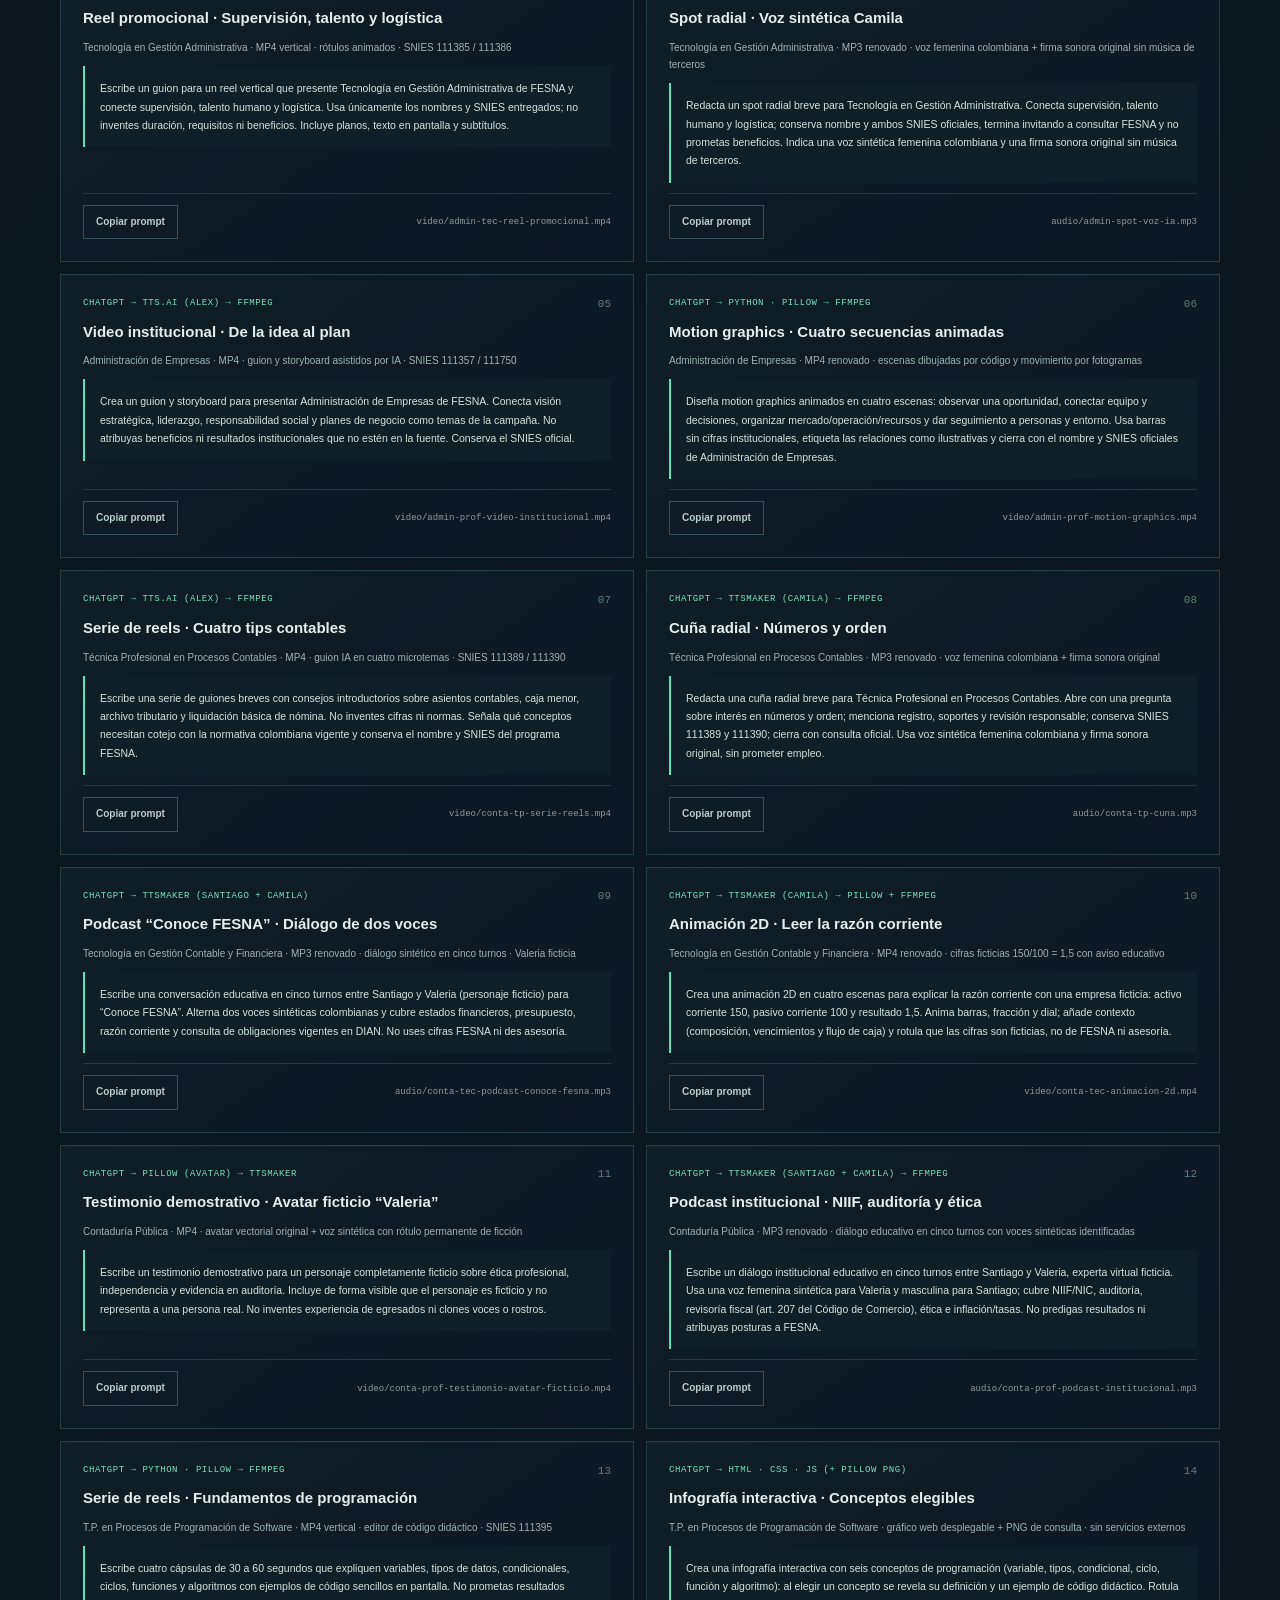
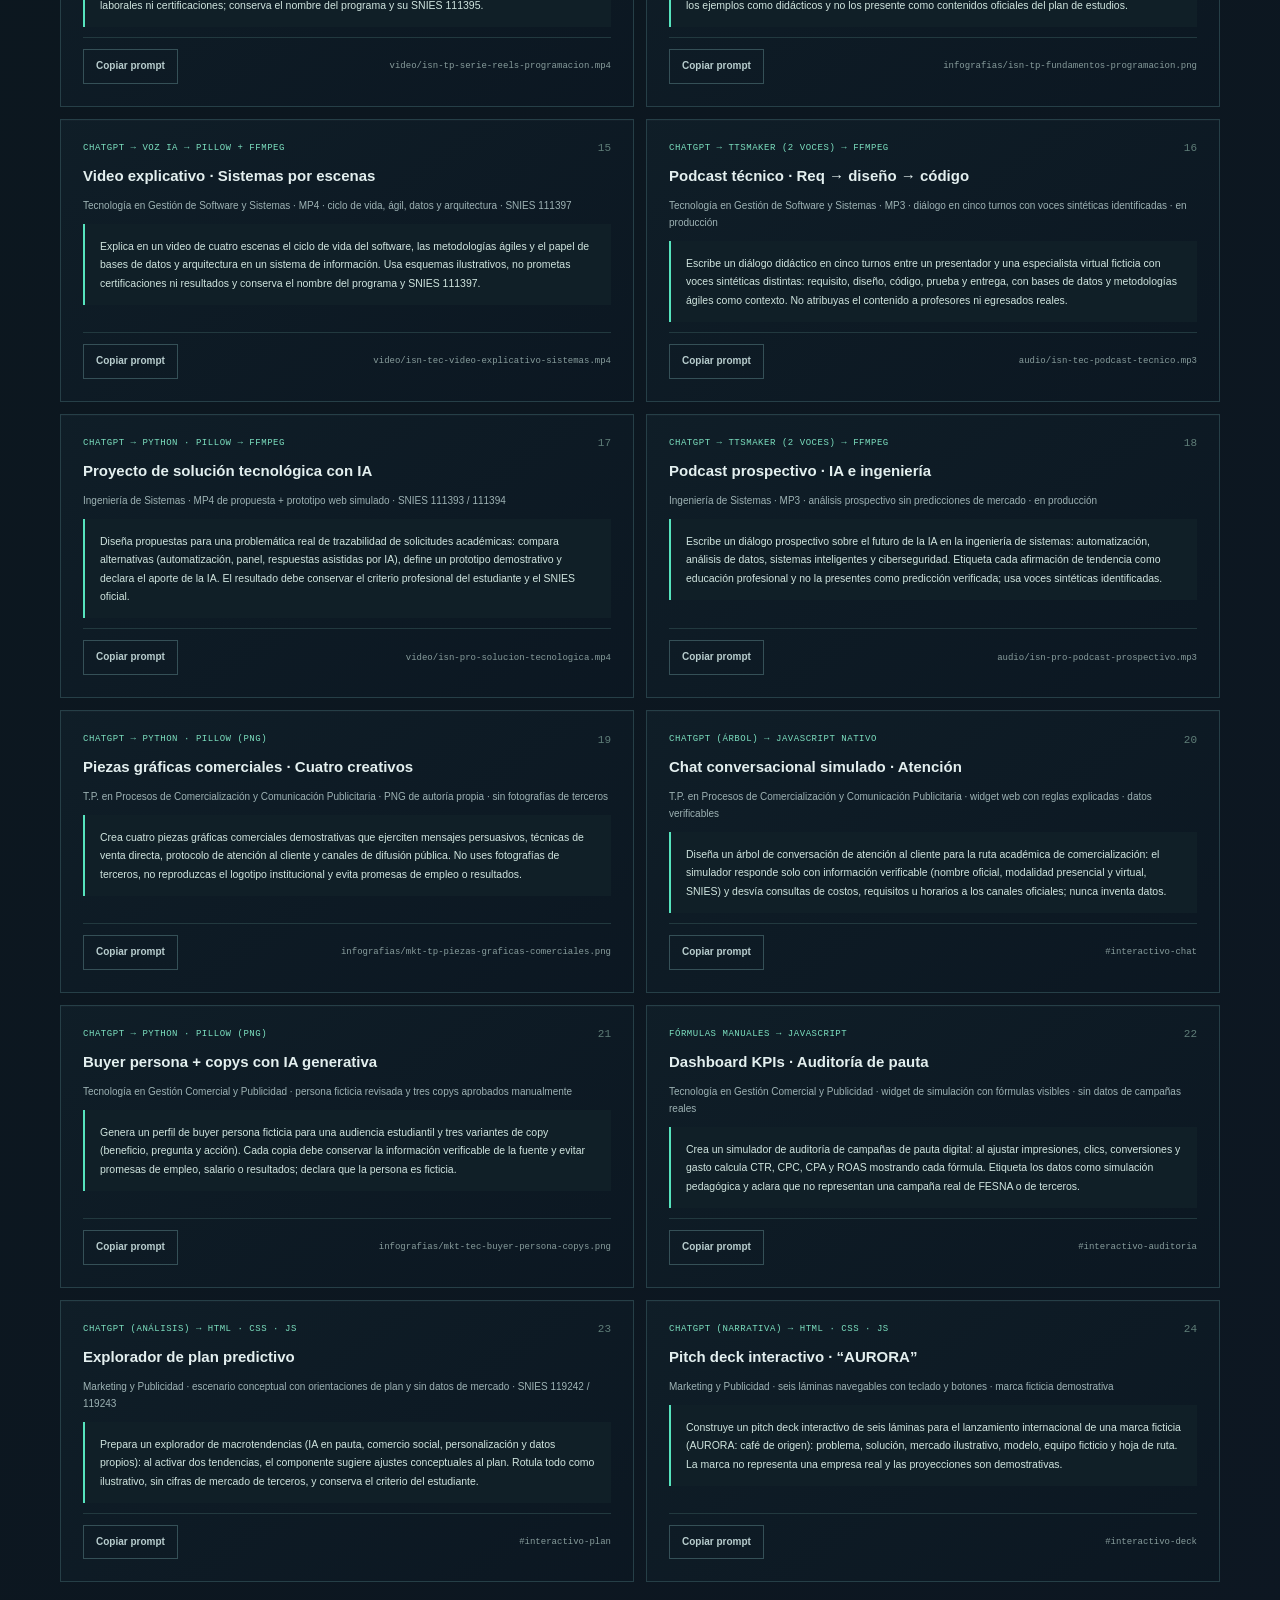
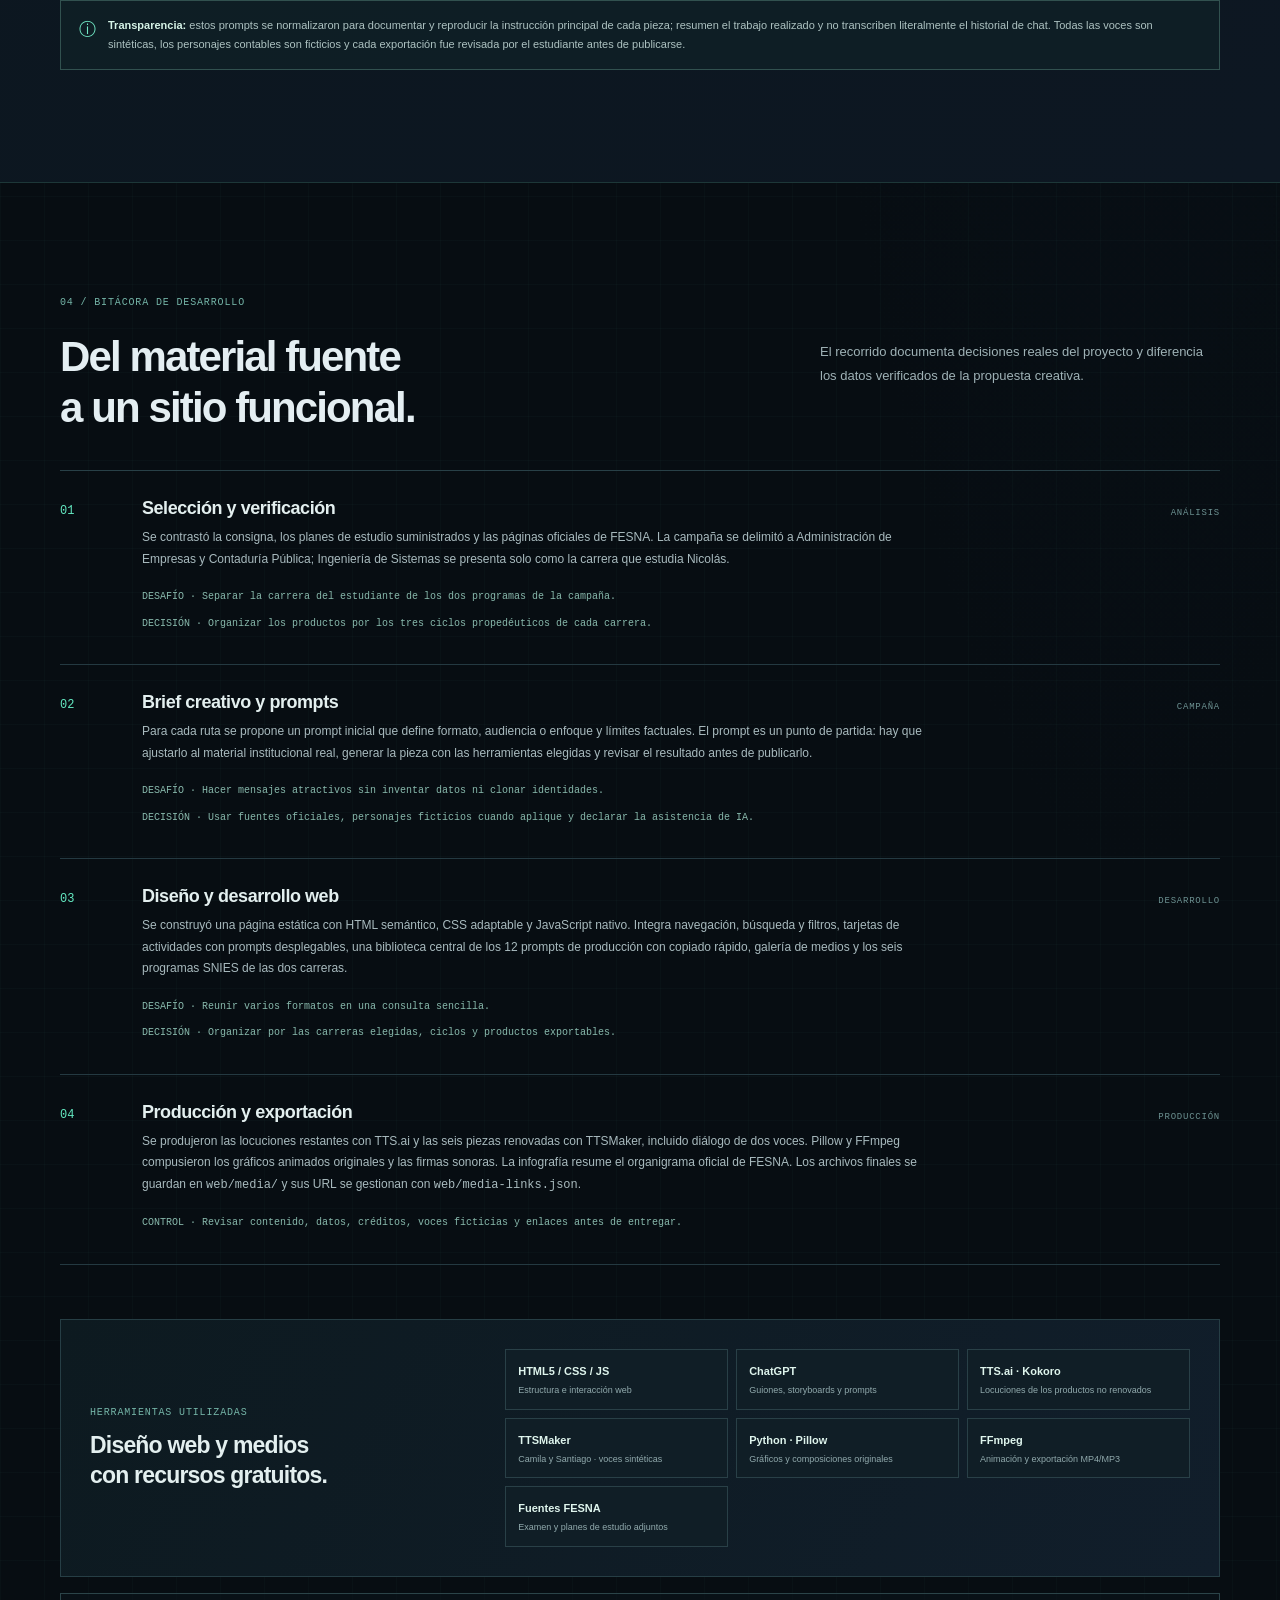
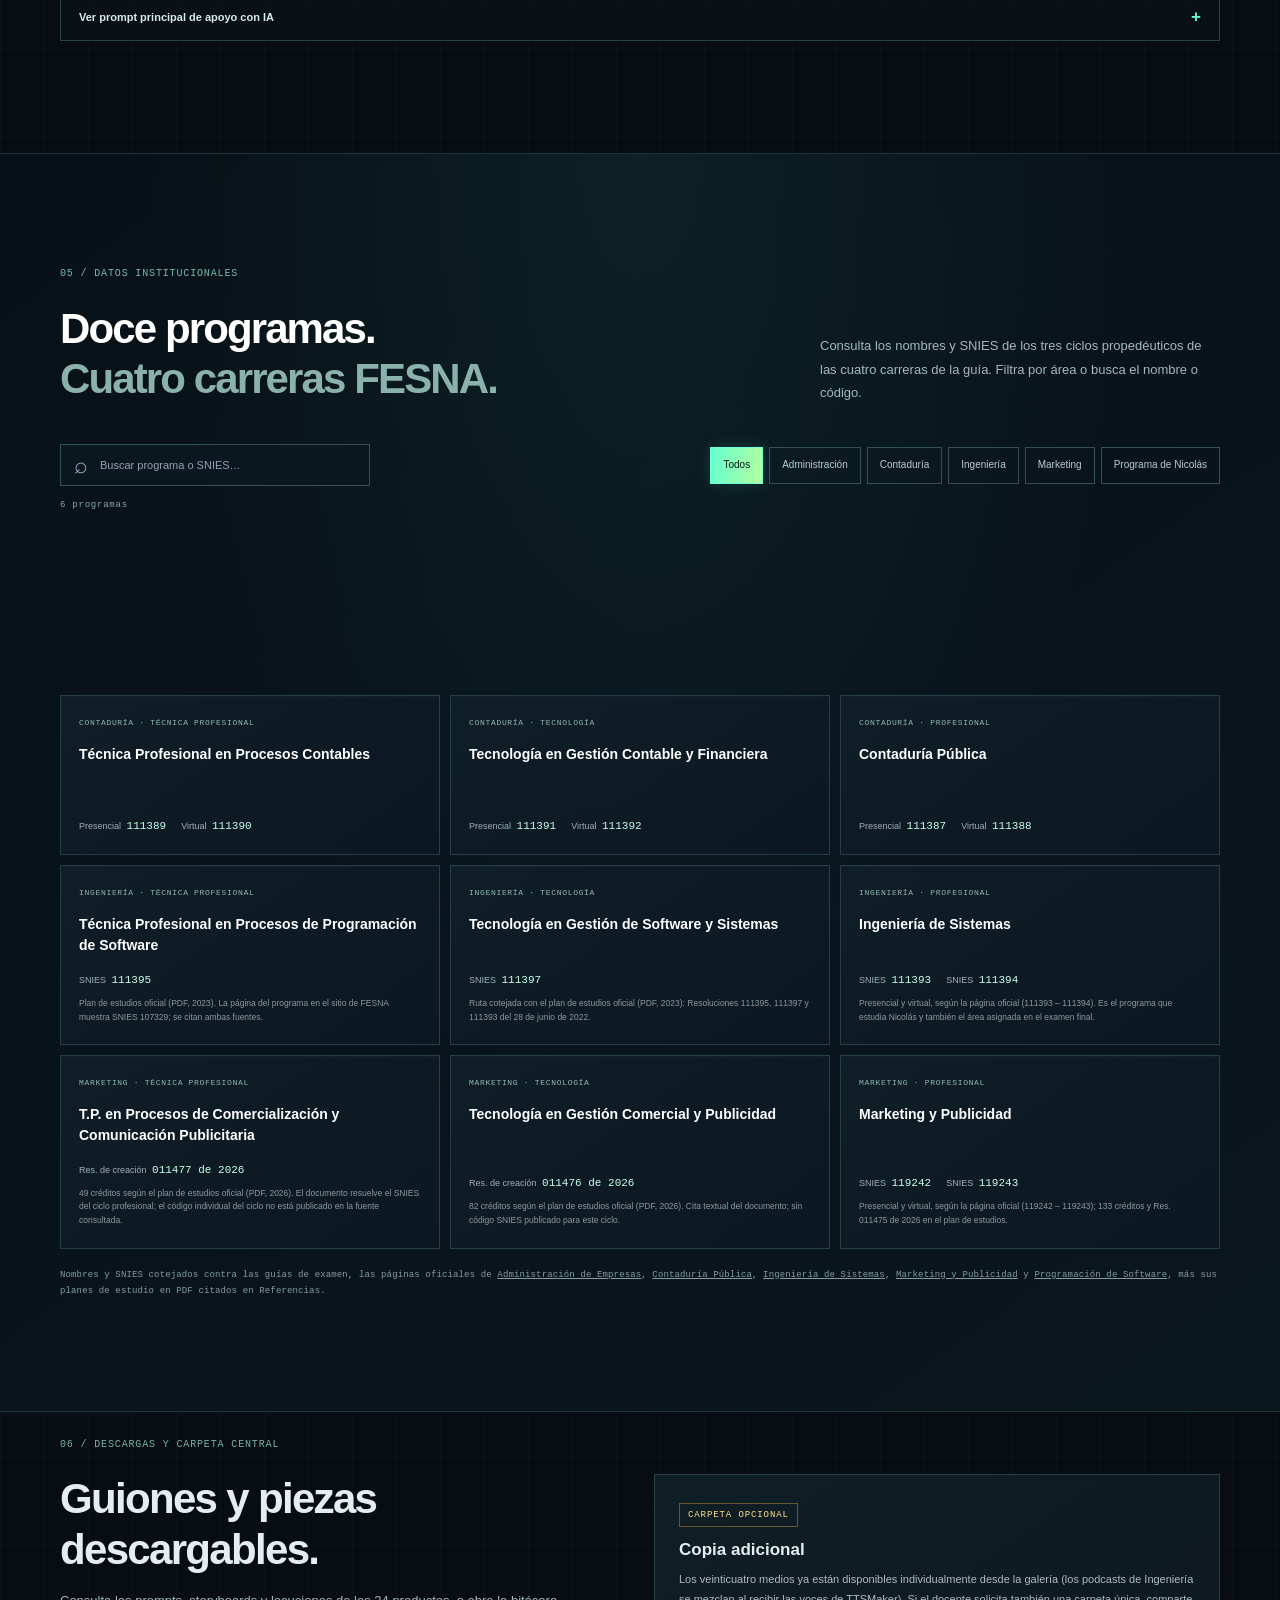
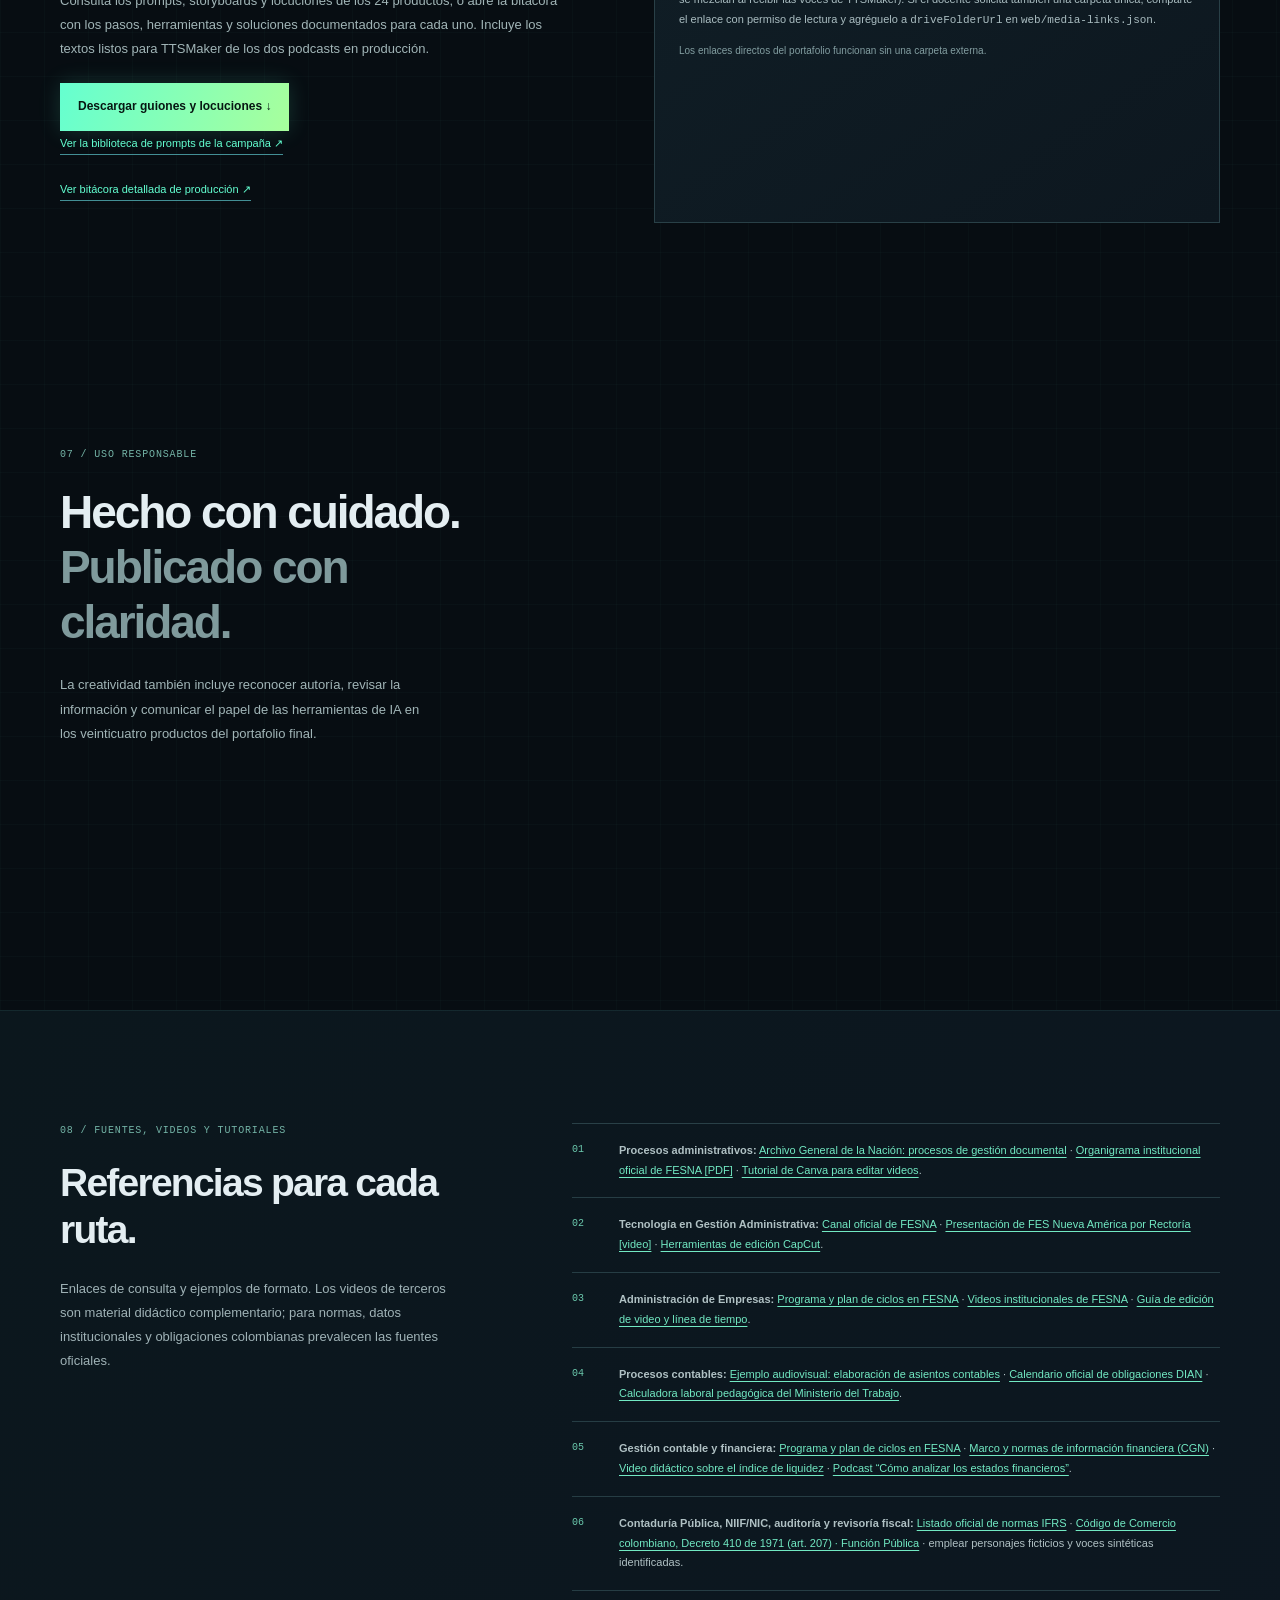
==== commit acb4e09d: "Examen final: area Ingenieria de Sistemas y Marketing y Publicidad - 3 videos MP4 + 5 PNG renderizad" ====
--- a/web/index.html
+++ b/web/index.html
@@ -5,8 +5,8 @@
   <meta charset="utf-8">
   <meta name="viewport" content="width=device-width, initial-scale=1">
   <meta name="theme-color" content="#101b31">
-  <meta name="description" content="Portafolio de Nicolás Bolivar: campaña de FESNA para Administración de Empresas y Contaduría Pública por ciclos propedéuticos.">
-  <title>Nicolás Bolivar — Portafolio FESNA</title>
+  <meta name="description" content="Portafolio final de Nicolás Bolivar: campaña de FESNA para Administración, Contaduría Pública, Ingeniería de Sistemas y Marketing y Publicidad por ciclos propedéuticos.">
+  <title>Nicolás Bolivar — Portafolio FESNA · Examen final</title>
   <link rel="stylesheet" href="styles.css">
   <script src="app.js" defer></script>
 </head>
@@ -23,6 +23,7 @@
       <a href="#proceso">Proceso</a>
       <a href="#prompts">Prompts</a>
       <a href="#programas">Programas</a>
+      <a href="#interactivos">Interactivos</a>
       <a href="#descargas">Descargas</a>
       <a href="#referencias">Referencias</a>
     </nav>
@@ -31,9 +32,9 @@
   <main id="contenido">
     <section class="hero section-wrap" id="inicio" aria-labelledby="hero-title">
       <div class="hero-copy">
-        <p class="eyebrow"><span class="eyebrow-line"></span> EXAMEN · SEGUNDO CORTE</p>
-        <h1 id="hero-title">Dos carreras FESNA.<br><span>Tres ciclos, una campaña.</span></h1>
-        <p class="hero-lede">Campaña publicitaria interactiva para Administración de Empresas y Contaduría Pública, organizada en sus ciclos técnico profesional, tecnológico y profesional.</p>
+        <p class="eyebrow"><span class="eyebrow-line"></span> EXAMEN FINAL · PORTAFOLIO COMPLETO</p>
+        <h1 id="hero-title">Cuatro carreras FESNA.<br><span>Tres ciclos, una campaña.</span></h1>
+        <p class="hero-lede">Campaña publicitaria interactiva para Administración de Empresas, Contaduría Pública, Ingeniería de Sistemas y Marketing y Publicidad, organizada en sus ciclos técnico profesional, tecnológico y profesional.</p>
         <div class="hero-actions">
           <a class="button button-primary" href="#propuesta">Ver actividades del examen <span aria-hidden="true">↘</span></a>
           <a class="button button-quiet" href="#programas">Ver programas y SNIES</a>
@@ -60,8 +61,8 @@
       <div class="intro-grid">
         <div><h2 id="intro-title">Tecnología con criterio.<br><span>Comunicación con propósito.</span></h2></div>
         <div class="intro-text">
-          <p>Soy <strong>Nicolás Bolivar</strong>, estudiante de <strong>Ingeniería de Sistemas en FESNA</strong>. Para este examen elegí desarrollar una campaña publicitaria sobre dos programas institucionales: Administración de Empresas y Contaduría Pública.</p>
-          <p>La campaña presenta cada programa a través de sus tres ciclos propedéuticos y reúne los formatos asignados en la guía. Ingeniería de Sistemas es mi programa de estudio, no el tema de esta campaña.</p>
+          <p>Soy <strong>Nicolás Bolivar</strong>, estudiante de <strong>Ingeniería de Sistemas en FESNA</strong>. Para este examen final desarrollé una campaña publicitaria sobre cuatro programas institucionales: Administración de Empresas, Contaduría Pública, Ingeniería de Sistemas y Marketing y Publicidad.</p>
+          <p>La campaña presenta cada programa a través de sus tres ciclos propedéuticos y reúne los formatos asignados en la guía de los dos cortes. En el examen final amplío el portafolio con los productos de las áreas de Ingeniería de Sistemas —mi propio programa— y Marketing y Publicidad, incluyendo los productos interactivos que pide la guía.</p>
           <h3>Propósito de esta página</h3>
           <p>Este sitio funciona como mi portafolio digital del segundo corte: consolida, documenta y analiza todas las actividades y proyectos desarrollados durante el curso, dando cuenta del dominio técnico, conceptual y procedimental adquirido con el uso de inteligencia artificial aplicada a la comunicación institucional.</p>
           <h3>Objetivos de aprendizaje</h3>
@@ -72,8 +73,8 @@
             <li>Respetar la propiedad intelectual y la transparencia sobre el papel de la IA en cada producto.</li>
           </ul>
           <h3>Recorrido del curso</h3>
-          <p>Durante el semestre pasé de conocer las herramientas de IA generativa a aplicarlas en una campaña completa: experimenté con generación de voz (TTS.ai y TTSMaker), redacción de guiones y prompts con ChatGPT, ilustración y animación por código con Python/Pillow, y edición/exportación con FFmpeg. El resultado son 12 productos para dos programas de FESNA, documentados paso a paso en la bitácora de producción.</p>
-          <div class="profile-tags"><span>Nicolás Bolivar</span><span>Ingeniería de Sistemas · estudiante</span><span>Administración + Contaduría · campaña</span></div>
+          <p>Durante el semestre pasé de conocer las herramientas de IA generativa a aplicarlas en una campaña completa: experimenté con generación de voz (TTS.ai y TTSMaker), redacción de guiones y prompts con ChatGPT, ilustración y animación por código con Python/Pillow, y edición/exportación con FFmpeg. El resultado son 24 productos para cuatro programas de FESNA — incluyendo chat conversacional, infografía interactiva, auditoría de pauta simulada y pitch deck navegable — documentados paso a paso en la bitácora de producción.</p>
+          <div class="profile-tags"><span>Nicolás Bolivar</span><span>Ingeniería de Sistemas · estudiante</span><span>Campaña: 4 programas FESNA</span></div>
         </div>
       </div>
     </section>
@@ -81,12 +82,14 @@
     <section class="campaign-section section-pad" id="propuesta" aria-labelledby="campaign-title">
       <div class="section-wrap">
         <div class="section-heading">
-          <div><div class="section-kicker">02 / CAMPAÑA INSTITUCIONAL</div><h2 id="campaign-title">Administración y Contaduría, por ciclos.</h2></div>
-          <p>La campaña se centra exclusivamente en los programas de Administración de Empresas y Contaduría Pública de la Fundación de Educación Superior Nueva América.</p>
+          <div><div class="section-kicker">02 / CAMPAÑA INSTITUCIONAL</div><h2 id="campaign-title">Cuatro programas, por ciclos.</h2></div>
+          <p>La campaña cubre los programas de Administración de Empresas, Contaduría Pública, Ingeniería de Sistemas y Marketing y Publicidad de la Fundación de Educación Superior Nueva América.</p>
         </div>
         <div class="cycle-overview" aria-label="Organización de las carreras por ciclos propedéuticos">
           <article><span>RUTA 01</span><h3>Administración de Empresas</h3><p>Técnica Profesional en Procesos Administrativos Empresariales → Tecnología en Gestión Administrativa → Administración de Empresas.</p></article>
           <article><span>RUTA 02</span><h3>Contaduría Pública</h3><p>Técnica Profesional en Procesos Contables → Tecnología en Gestión Contable y Financiera → Contaduría Pública.</p></article>
+          <article><span>RUTA 03</span><h3>Ingeniería de Sistemas</h3><p>Técnica Profesional en Procesos de Programación de Software → Tecnología en Gestión de Software y Sistemas → Ingeniería de Sistemas.</p></article>
+          <article><span>RUTA 04</span><h3>Marketing y Publicidad</h3><p>Técnica Profesional en Procesos de Comercialización y Comunicación Publicitaria → Tecnología en Gestión Comercial y Publicidad → Marketing y Publicidad.</p></article>
         </div>
         <div class="assignment-grid">
           <article class="assignment-card"><span class="assignment-level">ADMINISTRACIÓN · TÉCNICA PROFESIONAL</span><h3>Técnica Profesional en Procesos Administrativos Empresariales</h3><p><strong>Productos:</strong> video explicativo con IA e infografía institucional generada con IA.</p><p><strong>Enfoque:</strong> archivo, flujo documental, atención al cliente y estructura organizacional.</p><details class="sample-details"><summary>Ver prototipos de los productos</summary><div class="sample-content"><h4>Video · “Un documento, una ruta clara”</h4><p><b>Escena 1:</b> llega una solicitud; se recibe y registra. <b>Escena 2:</b> se clasifica y remite al área responsable. <b>Escena 3:</b> se revisa, responde y deja constancia. <b>Escena 4:</b> se archiva para facilitar su consulta según las reglas de la organización. <b>Cierre:</b> “Un flujo definido ayuda a dar seguimiento a cada solicitud”. Visuales: bandeja de entrada, flechas de proceso y archivo.</p><h4>Infografía · Estructura organizacional oficial de FESNA</h4><p>Resumen jerárquico elaborado a partir del organigrama institucional publicado en 2023: Asamblea General → Consejo Superior → Rectoría; ramas Académica y Administrativa y Financiera, más las unidades que reportan a Rectoría. El esquema completo y la atribución están enlazados en Referencias.</p><p><b>Herramientas posibles:</b> ChatGPT para resumir el PDF institucional; Canva o editor equivalente para diagramar. Revisar nombres y relaciones contra la fuente antes de exportar.</p></div></details><details><summary>Prompt inicial sugerido</summary><blockquote>Resume el PDF oficial del organigrama FESNA enlazado como fuente y conviértelo en una infografía legible para estudiantes. Mantén las dependencias y nombres que aparecen en el documento, conserva la jerarquía sin añadir cargos, y agrega la atribución y el enlace a la fuente institucional.</blockquote></details></article>
@@ -95,8 +98,14 @@
           <article class="assignment-card"><span class="assignment-level">CONTADURÍA PÚBLICA · TÉCNICA PROFESIONAL</span><h3>Técnica Profesional en Procesos Contables</h3><p><strong>Productos:</strong> serie de reels con guion IA y cuña radial generada con IA.</p><p><strong>Enfoque:</strong> asientos contables, caja menor, archivo tributario y liquidación básica de nómina.</p><details class="sample-details"><summary>Ver prototipos de los productos</summary><div class="sample-content"><h4>Serie de reels · cuatro temas sugeridos</h4><p><b>1. Asiento:</b> “Identifica la operación, revisa el soporte y determina las cuentas antes de registrar. Débito y crédito deben mantener la igualdad; confirma el tratamiento aplicable”. <b>2. Caja menor:</b> “Registra cada gasto, conserva el comprobante y compara el saldo con el efectivo disponible”. <b>3. Archivo tributario:</b> “Organiza los soportes por periodo y tipo; protege los datos y verifica los plazos vigentes”. <b>4. Nómina básica:</b> “Reúne novedades, revisa conceptos aplicables y verifica cálculos con la norma vigente antes de liquidar”. La guía no especifica número de reels ni duración.</p><h4>Cuña radial · borrador de locución</h4><p>“¿Estás aprendiendo contabilidad? Un soporte claro, un registro ordenado y una revisión cuidadosa hacen la diferencia. Explora los conceptos de procesos contables y verifica siempre las reglas vigentes para cada caso. FESNA: Técnica Profesional en Procesos Contables. Presencial, SNIES 111389; Virtual, SNIES 111390”. Ajustar la extensión y validar el contenido contable.</p><p><b>Herramientas posibles:</b> ChatGPT para borradores, editor de audio y voz sintética autorizada. Validar conceptos con fuentes académicas y normativa actual.</p></div></details><details><summary>Prompt inicial sugerido</summary><blockquote>Escribe guiones breves para una serie de reels educativos sobre asientos contables, caja menor, archivo tributario y nómina básica, más una cuña radial promocional de Técnica Profesional en Procesos Contables. No inventes cantidad, duración, cifras ni normas; indica qué debe validarse con fuentes colombianas vigentes.</blockquote></details></article>
           <article class="assignment-card"><span class="assignment-level">CONTADURÍA PÚBLICA · TECNOLOGÍA</span><h3>Tecnología en Gestión Contable y Financiera</h3><p><strong>Productos:</strong> podcast “Conoce FESNA” con IA y animación 2D asistida por IA.</p><p><strong>Enfoque:</strong> estados financieros, presupuestos, liquidez y normatividad tributaria intermedia.</p><details class="sample-details"><summary>Ver prototipos de los productos</summary><div class="sample-content"><h4>Podcast “Conoce FESNA” · escaleta propuesta</h4><p><b>Entrada:</b> presentar el tema “leer la liquidez”. <b>Concepto:</b> explicar que los indicadores financieros requieren contexto. <b>Ejemplo didáctico:</b> razón corriente = activo corriente ÷ pasivo corriente; definir cada término sin diagnosticar una empresa real. <b>Cierre:</b> un indicador aislado no basta; consultar fuentes contables y tributarias vigentes. Duración pendiente de la pauta del curso.</p><h4>Animación 2D · storyboard propuesto</h4><p>1) Aparecen los bloques “Activo corriente” y “Pasivo corriente”. 2) Se presenta la fórmula “Razón corriente = activo corriente / pasivo corriente”. 3) Se resaltan sus componentes y aparece “Interpreta con contexto”. 4) Cierre: “Ejemplo educativo; no representa cifras de FESNA”. La guía no fija duración.</p><p><b>Herramientas posibles:</b> ChatGPT para escaleta, programa de animación 2D y editor de audio. Verificar la fórmula y el tratamiento normativo con bibliografía de curso.</p></div></details><details><summary>Prompt inicial sugerido</summary><blockquote>Prepara una escaleta para “Conoce FESNA” y un storyboard de animación 2D sobre estados financieros, presupuestos o liquidez. Usa ejemplos ficticios, indica los datos que requieren fuente y no fijes duración ni presentes cálculos como información institucional.</blockquote></details></article>
           <article class="assignment-card"><span class="assignment-level">CONTADURÍA PÚBLICA · PROFESIONAL</span><h3>Contaduría Pública</h3><p><strong>Productos:</strong> testimonio recreado con avatar IA y podcast institucional asistido por IA.</p><p><strong>Enfoque:</strong> NIIF/NIC, auditoría, revisoría fiscal, ética y análisis macrofinanciero.</p><details class="sample-details"><summary>Ver prototipos de los productos</summary><div class="sample-content"><h4>Testimonio demostrativo · personaje ficticio</h4><p><b>Rótulo permanente:</b> “Avatar y testimonio ficticios, creados con IA; no representan a un egresado o experto real”. <b>Guion:</b> “En este ejemplo académico, Valeria —personaje ficticio— explica que el juicio profesional requiere estudiar la norma aplicable, documentar evidencia y actuar con ética. En una auditoría, las conclusiones deben basarse en procedimientos y evidencia suficiente; cada caso exige revisar los estándares vigentes”. No presentarlo como experiencia laboral real.</p><h4>Podcast institucional · escaleta de 4 minutos</h4><p><b>0:00–0:30:</b> bienvenida y declaración de contenido educativo. <b>0:30–1:30:</b> pregunta guía sobre ética en auditoría. <b>1:30–2:40:</b> diálogo entre presentador y especialista ficticio sobre evidencia, independencia y documentación. <b>2:40–3:30:</b> mención general de NIIF/NIC, sin interpretación de una norma concreta no verificada. <b>3:30–4:00:</b> conclusión y referencias a consultar. Identificar las voces sintéticas en créditos.</p><p><b>Herramientas posibles:</b> IA de texto para borrador; avatar y voz sintética con licencias y avisos claros; editor de audio. No clonar personas ni atribuir declaraciones a FESNA.</p></div></details><details><summary>Prompt inicial sugerido</summary><blockquote>Crea un guion demostrativo con una persona totalmente ficticia para explicar la importancia de ética y evidencia en auditoría, y una escaleta de podcast institucional. Etiqueta el avatar como ficticio, no inventes citas ni experiencia real, no clones voces o rostros y marca las normas que deben comprobarse.</blockquote></details></article>
-        </div>
-        <section class="media-gallery" id="productos" aria-labelledby="media-gallery-title">
+          <article class="assignment-card"><span class="assignment-level">INGENIERÍA DE SISTEMAS · TÉCNICA PROFESIONAL</span><h3>Técnica Profesional en Procesos de Programación de Software</h3><p><strong>Productos:</strong> serie de reels con IA sobre programación e infografía interactiva generada con IA.</p><p><strong>Enfoque:</strong> variables, tipos de datos, condicionales, ciclos, funciones y algoritmos, explicados en videos de 30 a 60 segundos.</p><details class="sample-details"><summary>Ver guion y producción</summary><div class="sample-content"><h4>Reels · cuatro cápsulas de fundamentos</h4><p><b>Reel 1, Variables:</b> “Una variable guarda un valor; los tipos comunes son número, texto y valor lógico.” <b>Reel 2, Condicionales:</b> “El programa decide caminos: si la condición se cumple ejecuta un bloque; si no, otro.” <b>Reel 3, Ciclos y funciones:</b> “Los ciclos repiten tareas y las funciones empaquetan pasos reutilizables.” <b>Reel 4, Algoritmos:</b> “Un algoritmo organiza los pasos antes de escribir código. SNIES 111395.” Visuales: editor de código con ejemplo didáctico de Python.</p><h4>Infografía interactiva · Fundamentos de programación</h4><p>Seis bloques desplegables (variable, tipos de datos, condicional, ciclo, función y algoritmo) implementados con HTML/CSS/JS original; hay una versión PNG de consulta. Autoría propia con asistencia de IA y sin imágenes de terceros.</p><p><b>Herramientas:</b> ChatGPT (guion y estructura), Python/Pillow (gráficos), FFmpeg (exportación del MP4), HTML/CSS/JS (interactividad).</p></div></details><details><summary>Prompt inicial documentado</summary><blockquote>Serie de cápsulas de 30 a 60 segundos que explique variables, tipos de datos, condicionales, ciclos, funciones y algoritmos con ejemplos de código sencillos. No prometas resultados laborales y conserva el nombre y SNIES del programa: T.P. en Procesos de Programación de Software, SNIES 111395.</blockquote></details></article>
+          <article class="assignment-card"><span class="assignment-level">INGENIERÍA DE SISTEMAS · TECNOLOGÍA</span><h3>Tecnología en Gestión de Software y Sistemas</h3><p><strong>Productos:</strong> podcast técnico asistido por IA y video explicativo con IA sobre sistemas y desarrollo de software.</p><p><strong>Enfoque:</strong> ciclo de vida del software, metodologías ágiles, bases de datos, sistemas de información, arquitectura y gestión de proyectos.</p><details class="sample-details"><summary>Ver guion y producción</summary><div class="sample-content"><h4>Video explicativo · Cuatro escenas</h4><p><b>Escena 1:</b> el ciclo de vida del software (planea, diseña, construye, prueba, mantiene). <b>Escena 2:</b> metodologías ágiles y entrega iterativa. <b>Escena 3:</b> bases de datos: entidades, llaves y relaciones de un esquema de ejemplo. <b>Escena 4:</b> arquitectura y gestión del alcance con evidencia.</p><h4>Podcast técnico · escaleta en cinco turnos</h4><p>Diálogo de dos voces sintéticas (guion completo y textos de TTSMaker en <a href="entregables/guiones-prototipo.md">guiones-prototipo.md</a>): requisito → diseño → código → prueba → entrega, con preguntas de un presentador y respuestas de un especialista virtual ficticio.</p><p><b>Herramientas:</b> ChatGPT (estructura), TTSMaker (voces sintéticas), Python/Pillow y FFmpeg (visualización y MP4).</p></div></details><details><summary>Prompt inicial documentado</summary><blockquote>Explica ciclo de vida del software, metodologías ágiles, bases de datos y arquitectura en un video de cuatro escenas y un podcast didáctico de dos voces. Usa esquemas ilustrativos, no promete certificaciones ni resultados y conserva el nombre y SNIES: SNIES 111397.</blockquote></details></article>
+          <article class="assignment-card"><span class="assignment-level">INGENIERÍA DE SISTEMAS · PROFESIONAL</span><h3>Ingeniería de Sistemas</h3><p><strong>Productos:</strong> proyecto de solución tecnológica con IA (video de propuesta) y podcast prospectivo sobre IA e ingeniería de sistemas.</p><p><strong>Enfoque:</strong> problemática real, comparación de alternativas, prototipo demostrativo, ciberseguridad y criterio profesional propio.</p><details class="sample-details"><summary>Ver propuesta y prototipo</summary><div class="sample-content"><h4>Solución tecnológica · “Trazabilidad de solicitudes académicas”</h4><p><b>Problemática:</b> gestionar solicitudes académicas toma tiempo y pierde trazabilidad. <b>Alternativas comparadas:</b> automatización de consultas, panel de seguimiento y respuestas asistidas por IA. <b>Prototipo:</b> un panel simulado en la sección de productos interactivos muestra el flujo de una solicitud (recepción, registro, clasificación, respuesta y seguimiento). <b>Criterio:</b> la IA apoya el análisis; el estudiante revisa, edita y decide.</p><h4>Podcast prospectivo · escaleta</h4><p>Tendencias próximas del área (automatización, análisis de datos y sistemas inteligentes) sin predicciones de mercado ni promesas; voces sintéticas identificadas.</p><p><b>Herramientas:</b> ChatGPT (comparación de alternativas), Python/Pillow + FFmpeg (video), HTML/CSS/JS (prototipo demostrativo).</p></div></details><details><summary>Prompt inicial documentado</summary><blockquote>Diseña una propuesta de solución con IA para una problemática real de gestión de solicitudes y prepara un análisis prospectivo sobre IA e ingeniería. Compara alternativas, construye un prototipo demostrativo, declara la ayuda de IA y conserva el criterio profesional del estudiante. Ingeniería de Sistemas, SNIES 111393 / 111394.</blockquote></details></article>
+          <article class="assignment-card"><span class="assignment-level">MARKETING · TÉCNICA PROFESIONAL</span><h3>T.P. en Procesos de Comercialización y Comunicación Publicitaria</h3><p><strong>Productos:</strong> piezas gráficas comerciales asistidas por IA (PNG exportado) y simulación de atención al cliente mediante un chat conversacional entrenado con IA (interactivo en la web).</p><p><strong>Enfoque:</strong> fundamentos de comunicación comercial, técnicas de venta directa, protocolos de atención y mensajes persuasivos.</p><details class="sample-details"><summary>Ver piezas y simulación</summary><div class="sample-content"><h4>Piezas gráficas · cuatro creativos</h4><p>1) Ruta por ciclos propedéuticos con apertura conversacional. 2) Fases de venta directa: escuchar, registrar, resolver. 3) Protocolo de atención: saluda, identifica, actúa. 4) Copy persuasivo con CTA mínima. Piezas de autoría propia con apoyo de IA; sin fotografías de terceros ni promesas.</p><h4>Chat conversacional simulado</h4><p>Atiende preguntas frecuentes sobre el programa con información verificable (nombre oficial, créditos del plan, modalidad presencial y virtual y SNIES) y desvía consultas no cubiertas a los canales oficiales. El motor es un simulador de reglas entrenado con el material institucional; no es un modelo de lenguaje externo.</p><p><b>Herramientas:</b> ChatGPT (copys y árbol de conversación), Python/Pillow (piezas), JavaScript nativo (chat).</p></div></details><details><summary>Prompt inicial documentado</summary><blockquote>Crea cuatro piezas gráficas comerciales y un árbol de conversación de atención al cliente para la ruta de comercialización. Conserva la información institucional verificable y evita promesas de empleo, costos o beneficios que no estén en las fuentes oficiales.</blockquote></details></article>
+          <article class="assignment-card"><span class="assignment-level">MARKETING · TECNOLOGÍA</span><h3>Tecnología en Gestión Comercial y Publicidad</h3><p><strong>Productos:</strong> buyer persona y copys publicitarios con IA generativa de textos (PNG + ficha en web) y auditoría simulada de campañas de pauta digital con analítica de IA (dashboard interactivo con KPIs).</p><p><strong>Enfoque:</strong> segmentación de audiencias, métricas de rendimiento (CTR, CPC, CPA, ROAS) y gestión práctica de campañas omnicanal.</p><details class="sample-details"><summary>Ver persona, copys y auditoría</summary><div class="sample-content"><h4>Buyer persona · Andrea (ficticia)</h4><p>Objetivo, dolores, canales y criterio de decisión de una aspirante ficticia; los copys se generaron con IA y fueron seleccionados y reescritos por el estudiante: beneficio, pregunta y acción.</p><h4>Dashboard de auditoría simulada</h4><p>La sección de productos interactivos incluye un simulador con controles de impresiones, clics, conversiones y gasto; calcula CTR, CPC, CPA y ROAS con matemática transparente. Los valores son de una simulación pedagógica, no de una campaña real de FESNA.</p><p><b>Herramientas:</b> ChatGPT (variantes y análisis), Python/Pillow (PNG), HTML/CSS/JS (dashboard).</p></div></details><details><summary>Prompt inicial documentado</summary><blockquote>Genera variantes de buyer persona para una audiencia estudiantil y tres copys que verifiquen la información institucional antes de publicar. Después, prepara una auditoría simulada de pauta digital con CTR, CPC, CPA y ROAS explicando cada fórmula y sin inventar datos de una campaña real de FESNA.</blockquote></details></article>
+          <article class="assignment-card"><span class="assignment-level">MARKETING · PROFESIONAL</span><h3>Marketing y Publicidad</h3><p><strong>Productos:</strong> plan de marketing predictivo con análisis de macrotendencias con IA analítica (PNG + explorador interactivo) y pitch deck de lanzamiento de marca internacional con narrativa interactiva.</p><p><strong>Enfoque:</strong> neuromarketing, gerencia de marcas globales, analítica de datos para mercadeo estratégico y disrupción publicitaria.</p><details class="sample-details"><summary>Ver plan y pitch deck</summary><div class="sample-content"><h4>Plan predictivo · cuatro macrotendencias</h4><p>IA en pauta digital, comercio social, personalización y datos propios. El gráfico y sus curvas son ilustrativos: sin cifras de mercado de terceros. El explorador interactivo deja ajustar escenarios y leer los KPIs (CTR, CPC, CPA, ROAS) que orientan la predicción.</p><h4>Pitch deck · marca ficticia “AURORA”</h4><p>Seis láminas navegables (problema, solución, mercado ilustrativo, modelo, equipo ficticio y hoja de ruta) para un lanzamiento internacional demostrativo; la marca es ficticia y no representa una empresa real.</p><p><b>Herramientas:</b> ChatGPT (narrativa y análisis), Python/Pillow (portada y PNG), HTML/CSS/JS (deck y explorador).</p></div></details><details><summary>Prompt inicial documentado</summary><blockquote>Elabora un plan de marketing predictivo sobre macrotendencias de consumo y un pitch deck de lanzamiento internacional para una marca ficticia. Rotula toda proyección como ilustrativa, conserva el análisis y el criterio del estudiante y no uses datos de terceros sin atribución.</blockquote></details></article>
+        </div>
+        <section class="media-gallery"" id="productos" aria-labelledby="media-gallery-title">
           <div class="media-gallery-heading"><div><div class="section-kicker">PRODUCTOS EXPORTADOS</div><h3 id="media-gallery-title">Cada pieza, en un clic.</h3></div><p>Los enlaces directos a MP4, MP3 e infografía están configurados en <code>web/media-links.json</code>. Si reemplazas un archivo, actualiza su URL allí.</p></div>
           <div class="media-group-grid">
             <article class="media-group"><h4>Técnica Profesional en Procesos Administrativos Empresariales</h4><div class="media-slot" data-media-id="admin-tp-video"><span>Video explicativo · MP4</span><a href="#" hidden target="_blank" rel="noopener noreferrer">Abrir video ↗</a><small>Enlace por agregar</small></div><div class="media-slot" data-media-id="admin-tp-infografia"><span>Infografía institucional · PNG/PDF</span><a href="#" hidden target="_blank" rel="noopener noreferrer">Abrir infografía ↗</a><small>Enlace por agregar</small></div></article>
@@ -105,10 +114,146 @@
             <article class="media-group"><h4>Técnica Profesional en Procesos Contables</h4><div class="media-slot" data-media-id="conta-tp-reels"><span>Serie de reels · MP4</span><a href="#" hidden target="_blank" rel="noopener noreferrer">Abrir reels ↗</a><small>Enlace por agregar</small></div><div class="media-slot" data-media-id="conta-tp-cuna"><span>Cuña renovada · voz Camila · MP3</span><a href="#" hidden target="_blank" rel="noopener noreferrer">Abrir cuña ↗</a><small>Enlace por agregar</small></div></article>
             <article class="media-group"><h4>Tecnología en Gestión Contable y Financiera</h4><div class="media-slot" data-media-id="conta-tec-podcast"><span>“Conoce FESNA” · diálogo Santiago/Valeria · MP3</span><a href="#" hidden target="_blank" rel="noopener noreferrer">Abrir podcast ↗</a><small>Enlace por agregar</small></div><div class="media-slot" data-media-id="conta-tec-animacion"><span>Animación 2D financiera renovada · MP4</span><a href="#" hidden target="_blank" rel="noopener noreferrer">Abrir animación ↗</a><small>Enlace por agregar</small></div></article>
             <article class="media-group"><h4>Contaduría Pública</h4><div class="media-slot" data-media-id="conta-prof-avatar"><span>Testimonio con avatar IA · MP4</span><a href="#" hidden target="_blank" rel="noopener noreferrer">Abrir testimonio ↗</a><small>Enlace por agregar</small></div><div class="media-slot" data-media-id="conta-prof-podcast"><span>Podcast profesional · diálogo con Valeria · MP3</span><a href="#" hidden target="_blank" rel="noopener noreferrer">Abrir podcast ↗</a><small>Enlace por agregar</small></div></article>
+            <article class="media-group"><h4>T.P. en Procesos de Programación de Software</h4><div class="media-slot" data-media-id="isn-tp-reels"><span>Serie de reels de programación · MP4</span><a href="#" hidden target="_blank" rel="noopener noreferrer">Abrir reels ↗</a><small>Enlace por agregar</small></div><div class="media-slot" data-media-id="isn-tp-infografia"><span>Infografía de fundamentos (+ versión interactiva) · PNG</span><a href="#" hidden target="_blank" rel="noopener noreferrer">Abrir infografía ↗</a><small>Enlace por agregar</small></div></article>
+            <article class="media-group"><h4>Tecnología en Gestión de Software y Sistemas</h4><div class="media-slot" data-media-id="isn-tec-video"><span>Video explicativo de sistemas · MP4</span><a href="#" hidden target="_blank" rel="noopener noreferrer">Abrir video ↗</a><small>Enlace por agregar</small></div><div class="media-slot" data-media-id="isn-tec-podcast"><span>Podcast técnico · diálogo en producción · MP3</span><a href="#" hidden target="_blank" rel="noopener noreferrer">Abrir podcast ↗</a><small>En producción · voces TTSMaker pendientes</small></div></article>
+            <article class="media-group"><h4>Ingeniería de Sistemas</h4><div class="media-slot" data-media-id="isn-pro-solucion"><span>Solución tecnológica con IA · MP4</span><a href="#" hidden target="_blank" rel="noopener noreferrer">Abrir video ↗</a><small>Enlace por agregar</small></div><div class="media-slot" data-media-id="isn-pro-podcast"><span>Podcast prospectivo · diálogo en producción · MP3</span><a href="#" hidden target="_blank" rel="noopener noreferrer">Abrir podcast ↗</a><small>En producción · voces TTSMaker pendientes</small></div></article>
+            <article class="media-group"><h4>T.P. en Procesos de Comercialización y Comunicación Publicitaria</h4><div class="media-slot" data-media-id="mkt-tp-piezas"><span>Piezas gráficas comerciales · PNG</span><a href="#" hidden target="_blank" rel="noopener noreferrer">Abrir piezas ↗</a><small>Enlace por agregar</small></div><div class="media-slot" data-media-id="mkt-tp-chat"><span>Chat conversacional simulado · interactivo</span><a href="#" hidden target="_blank" rel="noopener noreferrer">Abrir simulación ↗</a><small>Enlace por agregar</small></div></article>
+            <article class="media-group"><h4>Tecnología en Gestión Comercial y Publicidad</h4><div class="media-slot" data-media-id="mkt-tec-buyer"><span>Buyer persona + copys · PNG</span><a href="#" hidden target="_blank" rel="noopener noreferrer">Abrir pieza ↗</a><small>Enlace por agregar</small></div><div class="media-slot" data-media-id="mkt-tec-auditoria"><span>Auditoría de pauta digital · dashboard interactivo</span><a href="#" hidden target="_blank" rel="noopener noreferrer">Abrir dashboard ↗</a><small>Enlace por agregar</small></div></article>
+            <article class="media-group"><h4>Marketing y Publicidad</h4><div class="media-slot" data-media-id="mkt-prof-plan"><span>Plan predictivo · macrotendencias · PNG</span><a href="#" hidden target="_blank" rel="noopener noreferrer">Abrir pieza ↗</a><small>Enlace por agregar</small></div><div class="media-slot" data-media-id="mkt-prof-pitch"><span>Pitch deck “AURORA” · narrativa interactiva</span><a href="#" hidden target="_blank" rel="noopener noreferrer">Abrir deck ↗</a><small>Enlace por agregar</small></div></article>
           </div>
         </section>
-        <div class="activity-summary"><span class="activity-label">PRODUCTO WEB · INTERACTIVO</span><div><h3>Portafolio de dos programas por ciclos</h3><p><strong>Incluye:</strong> la presentación de Nicolás como estudiante de Ingeniería de Sistemas; las campañas de Administración de Empresas y Contaduría Pública; los seis productos asignados por ciclo; el catálogo SNIES, la bitácora, los prompts, referencias y enlaces de productos finales.</p></div></div>
-        <div class="disclaimer"><span aria-hidden="true">ⓘ</span><p><strong>Alcance:</strong> las seis tarjetas corresponden exclusivamente a los dos programas FESNA seleccionados y sus tres ciclos propedéuticos. En esta revisión se renovaron el spot de Administración tecnológica, los motion graphics profesionales, la cuña técnica contable, la animación 2D tecnológica y ambos podcasts contables. Los desplegables “Ver prototipos” son briefs base; las locuciones y versiones finales revisadas se documentan en la bitácora y se abren desde esta galería.</p></div>
+        <div class="activity-summary"><span class="activity-label">PRODUCTO WEB · INTERACTIVO</span><div><h3>Portafolio de cuatro programas por ciclos</h3><p><strong>Incluye:</strong> la presentación de Nicolás como estudiante de Ingeniería de Sistemas; las campañas de Administración de Empresas, Contaduría Pública, Ingeniería de Sistemas y Marketing y Publicidad; los productos asignados por ciclo (24 en total); seis productos interactivos; el catálogo SNIES, la bitácora, los prompts, referencias y enlaces de productos finales.</p></div></div>
+        <div class="disclaimer"><span aria-hidden="true">ⓘ</span><p><strong>Alcance:</strong> las doce tarjetas corresponden a los cuatro programas FESNA de la guía y sus tres ciclos propedéuticos. El examen final añade las áreas de Ingeniería de Sistemas y Marketing y Publicidad, con seis productos interactivos (infografía desplegable, chat simulado, panel de solución, dashboard de KPIs, explorador de escenarios y pitch deck). Los desplegables “Ver prototipos” son briefs base; las locuciones y versiones finales revisadas se documentan en la bitácora y se abren desde esta galería.</p></div>
+      </div>
+    </section>
+
+    <section class="interactive-section section-pad" id="interactivos" aria-labelledby="interactivos-title">
+      <div class="section-wrap">
+        <div class="section-heading">
+          <div><div class="section-kicker">EXAMEN FINAL · PRODUCTOS INTERACTIVOS</div><h2 id="interactivos-title">Experiencias que se exploran,<br><span>no solo se miran.</span></h2></div>
+          <p>Piezas interactivas originales en HTML/CSS/JS para los productos del examen final: todos los contenidos provienen de fuentes verificadas o son demostrativos rotulados; el componente no usa servicios externos ni recopila datos.</p>
+        </div>
+        <div class="interactive-grid">
+
+          <article class="interactive-card" id="interactivo-infografia" data-area="ingenieria">
+            <span class="inter-tag">IS · TP · INFOGRAFÍA INTERACTIVA</span>
+            <h3>Fundamentos de programación</h3>
+            <p>Selecciona una tarjeta para revelar la definición y un ejemplo de código didáctico. Complementa el MP4 de la serie de reels.</p>
+            <div class="infra-board" role="group" aria-label="Conceptos de programación">
+              <button class="infra-chip is-active" type="button" data-concept="variable" aria-pressed="true">Variable</button>
+              <button class="infra-chip" type="button" data-concept="tipos" aria-pressed="false">Tipos de datos</button>
+              <button class="infra-chip" type="button" data-concept="condicional" aria-pressed="false">Condicional</button>
+              <button class="infra-chip" type="button" data-concept="ciclo" aria-pressed="false">Ciclo</button>
+              <button class="infra-chip" type="button" data-concept="funcion" aria-pressed="false">Función</button>
+              <button class="infra-chip" type="button" data-concept="algoritmo" aria-pressed="false">Algoritmo</button>
+            </div>
+            <div class="infra-panel">
+              <h4 class="infra-title">Variable</h4>
+              <p class="infra-text">Un espacio con nombre donde el programa guarda un dato.</p>
+              <code class="infra-code">edad = 16</code>
+            </div>
+            <small>Ejemplos didácticos sin propósito laboral · autoría propia con asistencia de IA.</small>
+          </article>
+
+          <article class="interactive-card" id="interactivo-chat" data-area="marketing">
+            <span class="inter-tag">MKT · TP · CHAT CONVERSACIONAL</span>
+            <h3>Simulación de atención al cliente</h3>
+            <p>Pregunta sobre el programa o usa una de las opciones rápidas. El bot responde solo con información verificable de FESNA y avisa cuando no conoce un dato.</p>
+            <div class="chat-log" id="chat-log" aria-live="polite" role="log">
+              <div class="chat-bubble bot">¡Hola! Soy el asistente demostrativo de FESNA 😊 Pregunta por la ruta de comercialización y publicidad; te responderé solo con datos verificables.</div>
+            </div>
+            <div class="chat-quick" role="group" aria-label="Preguntas rápidas">
+              <button type="button" data-q="¿Qué títulos otorga la ruta?">Títulos</button>
+              <button type="button" data-q="¿Qué modalidad tiene?">Modalidad</button>
+              <button type="button" data-q="¿Cuáles son los SNIES?">SNIES</button>
+              <button type="button" data-q="¿Cuánto cuesta la matrícula?">Costos</button>
+              <button type="button" data-q="¿Dónde contacto?">Contacto</button>
+            </div>
+            <form class="chat-form" id="chat-form">
+              <label class="visually-hidden" for="chat-input">Escribe tu pregunta</label>
+              <input id="chat-input" type="text" autocomplete="off" placeholder="Escribe tu pregunta…">
+              <button type="submit">Enviar</button>
+            </form>
+            <small>Simulador de reglas entrenado con material institucional · no es un modelo externo · no guarda mensajes.</small>
+          </article>
+
+          <article class="interactive-card" id="interactivo-panel" data-area="ingenieria">
+            <span class="inter-tag">IS · PROFESIONAL · PROTOTIPO</span>
+            <h3>Panel de trazabilidad (demostrativo)</h3>
+            <p>Selecciona una solicitud para ver cómo la propuesta tecnológica la lleva por el flujo: cada paso se recorre automáticamente.</p>
+            <div class="panel-select" role="group" aria-label="Tipo de solicitud">
+              <button type="button" class="panel-btn is-active" data-caso="corte" aria-pressed="true">Solicitud de notas</button>
+              <button type="button" class="panel-btn" data-caso="virtualidad" aria-pressed="false">Duda de virtualidad</button>
+              <button type="button" class="panel-btn" data-caso="certificado" aria-pressed="false">Certificado</button>
+            </div>
+            <ol class="panel-steps" id="panel-steps">
+              <li data-step="0"><span>1</span>Recepción<em>La solicitud entra con fecha y folio.</em></li>
+              <li data-step="1"><span>2</span>Registro<em>Se identifica tema, remitente y prioridad.</em></li>
+              <li data-step="2"><span>3</span>Clasificación<em>Se remite al área responsable.</em></li>
+              <li data-step="3"><span>4</span>Respuesta<em>Se prepara y deja constancia.</em></li>
+              <li data-step="4"><span>5</span>Seguimiento<em>Panel consulta estado y tiempo.</em></li>
+            </ol>
+            <small>Demostración conceptual del prototipo del examen · no es un sistema real de FESNA.</small>
+          </article>
+
+          <article class="interactive-card" id="interactivo-auditoria" data-area="marketing">
+            <span class="inter-tag">MKT · TECNOLOGÍA · AUDITORÍA DE PAUTA</span>
+            <h3>Dashboard de KPIs simulado</h3>
+            <p>Ajusta la campaña de ejemplo y lee las métricas: las fórmulas son visibles y los datos no pertenecen a ninguna campaña real.</p>
+            <div class="kpi-controls">
+              <label>Impresiones<input id="kpi-impresiones" type="number" min="100" max="100000" step="100" value="10000"></label>
+              <label>Clics<input id="kpi-clics" type="number" min="0" max="10000" step="10" value="250"></label>
+              <label>Conversiones<input id="kpi-conversiones" type="number" min="0" max="5000" step="1" value="25"></label>
+              <label>Gasto (COP)<input id="kpi-gasto" type="number" min="1000" max="9999999" step="1000" value="200000"></label>
+            </div>
+            <dl class="kpi-board">
+              <div><dt>CTR</dt><dd id="kpi-ctr">2,5 %</dd><small>clics ÷ impresiones</small></div>
+              <div><dt>CPC</dt><dd id="kpi-cpc">$800</dd><small>gasto ÷ clics</small></div>
+              <div><dt>CPA</dt><dd id="kpi-cpa">$8.000</dd><small>gasto ÷ conversiones</small></div>
+              <div><dt>ROAS</dt><dd id="kpi-roas">—</dd><small>requiere valor de conversión</small></div>
+            </dl>
+            <label class="kpi-extra">Valor medio de conversión (COP) <input id="kpi-valor" type="number" min="0" step="1000" value="250000"></label>
+            <small>Simulación pedagógica de analítica de IA · cifras falsas por diseño.</small>
+          </article>
+
+          <article class="interactive-card" id="interactivo-plan" data-area="marketing">
+            <span class="inter-tag">MKT · PROFESIONAL · PLAN PREDICTIVO</span>
+            <h3>Explorador de macrotendencias</h3>
+            <p>Activa dos tendencias y el explorador sugiere ajustes de plan. Las orientaciones son conceptuales: sin datos de mercado.</p>
+            <div class="plan-toggles" role="group" aria-label="Tendencias del explorador">
+              <button type="button" class="plan-btn" data-plan="ia" aria-pressed="false">IA en pauta</button>
+              <button type="button" class="plan-btn" data-plan="social" aria-pressed="false">Comercio social</button>
+              <button type="button" class="plan-btn" data-plan="personal" aria-pressed="false">Personalización</button>
+              <button type="button" class="plan-btn" data-plan="first" aria-pressed="false">Datos propios</button>
+            </div>
+            <div class="plan-out" id="plan-out">
+              <h4>Escenario actual</h4>
+              <p>Activa al menos dos tendencias para leer la recomendación del explorador.</p>
+            </div>
+            <small>Orientación conceptual de apoyo al plan predictivo · curvas y escenarios ilustrativos.</small>
+          </article>
+
+          <article class="interactive-card interactive-deck" id="interactivo-deck" data-area="marketing">
+            <span class="inter-tag">MKT · PROFESIONAL · PITCH DECK</span>
+            <h3>Deck “AURORA” · marca ficticia</h3>
+            <p>Navega con los botones o con las flechas del teclado. La marca AURORA es ficticia y el mercado es ilustrativo.</p>
+            <div class="deck-stage" id="deck-stage">
+              <div class="deck-slide" id="deck-slide">
+                <span class="deck-kicker" id="deck-kicker">01 / 06 · PROBLEMA</span>
+                <h4 id="deck-title">Las cafeterías de especialidad no llegan fuera de la ciudad.</h4>
+                <p id="deck-body">Encuentro ficticio de partida para la narrativa demostrativa del deck.</p>
+              </div>
+            </div>
+            <div class="deck-controls">
+              <button type="button" id="deck-prev" aria-label="Lámina anterior">←</button>
+              <small id="deck-progress">Lámina 1 de 6 · A→D para avanzar</small>
+              <button type="button" id="deck-next" aria-label="Lámina siguiente">→</button>
+            </div>
+            <small>Contenido ficticio con apoyo de IA · revisado y aprobado por el estudiante.</small>
+          </article>
+
+        </div>
+        <div class="disclaimer"><span aria-hidden="true">ⓘ</span><p><strong>Sobre las simulaciones:</strong> el chat, el panel, el dashboard y el deck responden a reglas escritas a mano con datos verificados o ficticios rotulados. No usan inteligencia artificial en línea, no almacenan información ni clonan identidades, y cada contenido se revisó antes de publicarse.</p></div>
       </div>
     </section>
 
@@ -116,21 +261,24 @@
       <div class="section-wrap">
         <div class="section-heading">
           <div><div class="section-kicker">03 / BIBLIOTECA DE PROMPTS</div><h2 id="prompts-title">Los prompts detrás<br><span>de cada pieza.</span></h2></div>
-          <p>Instrucciones normalizadas aplicadas a los 12 productos audiovisuales de la campaña: guiones, locuciones, animaciones e infografía. Cada prompt define formato, audiencia, límites factuales y aviso de IA; el resultado siempre pasa por revisión humana antes de exportarse.</p>
+          <p>Instrucciones normalizadas aplicadas a los 24 productos de la campaña: guiones, locuciones, animaciones, infografía y componentes interactivos. Cada prompt define formato, audiencia, límites factuales y aviso de IA; el resultado siempre pasa por revisión humana antes de exportarse.</p>
         </div>
         <div class="prompt-toolbar">
           <label class="search-box"><span class="visually-hidden">Buscar prompt por producto, herramienta o ciclo</span><span aria-hidden="true">⌕</span><input id="prompt-search" type="search" placeholder="Buscar por producto, ciclo o herramienta…" autocomplete="off"></label>
           <div class="prompt-filters" role="group" aria-label="Filtrar prompts por programa o tipo de producto">
-            <button class="prompt-filter-button is-active" type="button" data-filter="todos" aria-pressed="true">Todos · 12</button>
-            <button class="prompt-filter-button" type="button" data-filter="administracion" aria-pressed="false">Administración · 6</button>
+            <button class="prompt-filter-button is-active" type="button" data-filter="todos" aria-pressed="true">Todos · 24</button>
+            <button class="prompt-filter-button" type="button" data-filter="administracion" aria-pressed="false">Admin · 6</button>
             <button class="prompt-filter-button" type="button" data-filter="contaduria" aria-pressed="false">Contaduría · 6</button>
-            <button class="prompt-filter-button" type="button" data-filter="video" aria-pressed="false">Video · 5</button>
-            <button class="prompt-filter-button" type="button" data-filter="audio" aria-pressed="false">Voz / Audio · 4</button>
+            <button class="prompt-filter-button" type="button" data-filter="ingenieria" aria-pressed="false">Ingeniería · 6</button>
+            <button class="prompt-filter-button" type="button" data-filter="marketing" aria-pressed="false">Marketing · 6</button>
+            <button class="prompt-filter-button" type="button" data-filter="video" aria-pressed="false">Video · 8</button>
+            <button class="prompt-filter-button" type="button" data-filter="audio" aria-pressed="false">Voz / Audio · 6</button>
             <button class="prompt-filter-button" type="button" data-filter="animacion" aria-pressed="false">Animación · 2</button>
-            <button class="prompt-filter-button" type="button" data-filter="infografia" aria-pressed="false">Infografía · 1</button>
+            <button class="prompt-filter-button" type="button" data-filter="infografia" aria-pressed="false">Infografía · 2</button>
+            <button class="prompt-filter-button" type="button" data-filter="interactivo" aria-pressed="false">Interactivo · 6</button>
           </div>
         </div>
-        <p class="results-count" id="prompt-count" aria-live="polite">12 prompts documentados</p>
+        <p class="results-count" id="prompt-count" aria-live="polite">24 prompts documentados</p>
         <p class="no-results" id="no-prompt-results" hidden>No encontramos prompts con esa búsqueda. Prueba con otro producto, ciclo o herramienta.</p>
         <div class="prompt-grid" id="prompt-grid">
           <article class="prompt-card" data-area="administracion" data-type="video" data-search="video explicativo flujo documental recepción clasificación trámite archivo chatgpt tts.ai alex ffmpeg técnica profesional procesos administrativos 111383 111384">
@@ -217,6 +365,90 @@
             <blockquote class="prompt-quote">Escribe un diálogo institucional educativo en cinco turnos entre Santiago y Valeria, experta virtual ficticia. Usa una voz femenina sintética para Valeria y masculina para Santiago; cubre NIIF/NIC, auditoría, revisoría fiscal (art. 207 del Código de Comercio), ética e inflación/tasas. No predigas resultados ni atribuyas posturas a FESNA.</blockquote>
             <div class="prompt-card-foot"><button class="copy-prompt" type="button" aria-live="polite">Copiar prompt</button><span class="prompt-file">audio/conta-prof-podcast-institucional.mp3</span></div>
           </article>
+          <article class="prompt-card" data-area="ingenieria" data-type="video" data-search="reels programación variables tipos de datos condicionales ciclos funciones algoritmos python pillow ffmpeg programación de software snies 111395">
+            <div class="prompt-card-top"><span class="prompt-chain">CHATGPT → PYTHON · PILLOW → FFMPEG</span><span class="prompt-no">13</span></div>
+            <h3>Serie de reels · Fundamentos de programación</h3>
+            <p class="prompt-meta">T.P. en Procesos de Programación de Software · MP4 vertical · editor de código didáctico · SNIES 111395</p>
+            <blockquote class="prompt-quote">Escribe cuatro cápsulas de 30 a 60 segundos que expliquen variables, tipos de datos, condicionales, ciclos, funciones y algoritmos con ejemplos de código sencillos en pantalla. No prometas resultados laborales ni certificaciones; conserva el nombre del programa y su SNIES 111395.</blockquote>
+            <div class="prompt-card-foot"><button class="copy-prompt" type="button" aria-live="polite">Copiar prompt</button><span class="prompt-file">video/isn-tp-serie-reels-programacion.mp4</span></div>
+          </article>
+          <article class="prompt-card" data-area="ingenieria" data-type="infografia" data-search="infografía interactiva fundamentos programación html css javascript definiciones desplegables t.p. procesos de programación">
+            <div class="prompt-card-top"><span class="prompt-chain">CHATGPT → HTML · CSS · JS (+ PILLOW PNG)</span><span class="prompt-no">14</span></div>
+            <h3>Infografía interactiva · Conceptos elegibles</h3>
+            <p class="prompt-meta">T.P. en Procesos de Programación de Software · gráfico web desplegable + PNG de consulta · sin servicios externos</p>
+            <blockquote class="prompt-quote">Crea una infografía interactiva con seis conceptos de programación (variable, tipos, condicional, ciclo, función y algoritmo): al elegir un concepto se revela su definición y un ejemplo de código didáctico. Rotula los ejemplos como didácticos y no los presente como contenidos oficiales del plan de estudios.</blockquote>
+            <div class="prompt-card-foot"><button class="copy-prompt" type="button" aria-live="polite">Copiar prompt</button><span class="prompt-file">infografias/isn-tp-fundamentos-programacion.png</span></div>
+          </article>
+          <article class="prompt-card" data-area="ingenieria" data-type="video" data-search="video explicativo ciclo de vida software metodologías ágiles bases de datos arquitectura gestión de proyectos tts.ai ffmpeg snies 111397">
+            <div class="prompt-card-top"><span class="prompt-chain">CHATGPT → VOZ IA → PILLOW + FFMPEG</span><span class="prompt-no">15</span></div>
+            <h3>Video explicativo · Sistemas por escenas</h3>
+            <p class="prompt-meta">Tecnología en Gestión de Software y Sistemas · MP4 · ciclo de vida, ágil, datos y arquitectura · SNIES 111397</p>
+            <blockquote class="prompt-quote">Explica en un video de cuatro escenas el ciclo de vida del software, las metodologías ágiles y el papel de bases de datos y arquitectura en un sistema de información. Usa esquemas ilustrativos, no prometas certificaciones ni resultados y conserva el nombre del programa y SNIES 111397.</blockquote>
+            <div class="prompt-card-foot"><button class="copy-prompt" type="button" aria-live="polite">Copiar prompt</button><span class="prompt-file">video/isn-tec-video-explicativo-sistemas.mp4</span></div>
+          </article>
+          <article class="prompt-card" data-area="ingenieria" data-type="audio" data-search="podcast técnico ttsmaker diálogo dos voces ciclo de vida agile bases datos especialista virtual ficticio gestión de software y sistemas">
+            <div class="prompt-card-top"><span class="prompt-chain">CHATGPT → TTSMAKER (2 VOCES) → FFMPEG</span><span class="prompt-no">16</span></div>
+            <h3>Podcast técnico · Req → diseño → código</h3>
+            <p class="prompt-meta">Tecnología en Gestión de Software y Sistemas · MP3 · diálogo en cinco turnos con voces sintéticas identificadas · en producción</p>
+            <blockquote class="prompt-quote">Escribe un diálogo didáctico en cinco turnos entre un presentador y una especialista virtual ficticia con voces sintéticas distintas: requisito, diseño, código, prueba y entrega, con bases de datos y metodologías ágiles como contexto. No atribuyas el contenido a profesores ni egresados reales.</blockquote>
+            <div class="prompt-card-foot"><button class="copy-prompt" type="button" aria-live="polite">Copiar prompt</button><span class="prompt-file">audio/isn-tec-podcast-tecnico.mp3</span></div>
+          </article>
+          <article class="prompt-card" data-area="ingenieria" data-type="video" data-search="solución tecnológica ia problemática real trazabilidad solicitudes alternativas prototipo demostrativo criterio humano ingeniería de sistemas snies 111393 111394">
+            <div class="prompt-card-top"><span class="prompt-chain">CHATGPT → PYTHON · PILLOW → FFMPEG</span><span class="prompt-no">17</span></div>
+            <h3>Proyecto de solución tecnológica con IA</h3>
+            <p class="prompt-meta">Ingeniería de Sistemas · MP4 de propuesta + prototipo web simulado · SNIES 111393 / 111394</p>
+            <blockquote class="prompt-quote">Diseña propuestas para una problemática real de trazabilidad de solicitudes académicas: compara alternativas (automatización, panel, respuestas asistidas por IA), define un prototipo demostrativo y declara el aporte de la IA. El resultado debe conservar el criterio profesional del estudiante y el SNIES oficial.</blockquote>
+            <div class="prompt-card-foot"><button class="copy-prompt" type="button" aria-live="polite">Copiar prompt</button><span class="prompt-file">video/isn-pro-solucion-tecnologica.mp4</span></div>
+          </article>
+          <article class="prompt-card" data-area="ingenieria" data-type="audio" data-search="podcast prospectivo ia ingeniería tendencias automatización análisis de datos sistemas inteligentes ciberseguridad ttsmaker dos voces">
+            <div class="prompt-card-top"><span class="prompt-chain">CHATGPT → TTSMAKER (2 VOCES) → FFMPEG</span><span class="prompt-no">18</span></div>
+            <h3>Podcast prospectivo · IA e ingeniería</h3>
+            <p class="prompt-meta">Ingeniería de Sistemas · MP3 · análisis prospectivo sin predicciones de mercado · en producción</p>
+            <blockquote class="prompt-quote">Escribe un diálogo prospectivo sobre el futuro de la IA en la ingeniería de sistemas: automatización, análisis de datos, sistemas inteligentes y ciberseguridad. Etiqueta cada afirmación de tendencia como educación profesional y no la presentes como predicción verificada; usa voces sintéticas identificadas.</blockquote>
+            <div class="prompt-card-foot"><button class="copy-prompt" type="button" aria-live="polite">Copiar prompt</button><span class="prompt-file">audio/isn-pro-podcast-prospectivo.mp3</span></div>
+          </article>
+          <article class="prompt-card" data-area="marketing" data-type="infografia" data-search="piezas gráficas comerciales mensajes persuasivos venta directa atención al cliente protocolo canales difusión pillow comercialización y comunicación publicitaria">
+            <div class="prompt-card-top"><span class="prompt-chain">CHATGPT → PYTHON · PILLOW (PNG)</span><span class="prompt-no">19</span></div>
+            <h3>Piezas gráficas comerciales · Cuatro creativos</h3>
+            <p class="prompt-meta">T.P. en Procesos de Comercialización y Comunicación Publicitaria · PNG de autoría propia · sin fotografías de terceros</p>
+            <blockquote class="prompt-quote">Crea cuatro piezas gráficas comerciales demostrativas que ejerciten mensajes persuasivos, técnicas de venta directa, protocolo de atención al cliente y canales de difusión pública. No uses fotografías de terceros, no reproduzcas el logotipo institucional y evita promesas de empleo o resultados.</blockquote>
+            <div class="prompt-card-foot"><button class="copy-prompt" type="button" aria-live="polite">Copiar prompt</button><span class="prompt-file">infografias/mkt-tp-piezas-graficas-comerciales.png</span></div>
+          </article>
+          <article class="prompt-card" data-area="marketing" data-type="interactivo" data-search="chat conversacional simulación atención al cliente reglas árbol de conversación información verificable javascript marketing tp">
+            <div class="prompt-card-top"><span class="prompt-chain">CHATGPT (ÁRBOL) → JAVASCRIPT NATIVO</span><span class="prompt-no">20</span></div>
+            <h3>Chat conversacional simulado · Atención</h3>
+            <p class="prompt-meta">T.P. en Procesos de Comercialización y Comunicación Publicitaria · widget web con reglas explicadas · datos verificables</p>
+            <blockquote class="prompt-quote">Diseña un árbol de conversación de atención al cliente para la ruta académica de comercialización: el simulador responde solo con información verificable (nombre oficial, modalidad presencial y virtual, SNIES) y desvía consultas de costos, requisitos u horarios a los canales oficiales; nunca inventa datos.</blockquote>
+            <div class="prompt-card-foot"><button class="copy-prompt" type="button" aria-live="polite">Copiar prompt</button><span class="prompt-file">#interactivo-chat</span></div>
+          </article>
+          <article class="prompt-card" data-area="marketing" data-type="infografia" data-search="buyer persona ficticia copys publicitarios ia generativa de textos segmentación variantes revisión humana gestión comercial y publicidad">
+            <div class="prompt-card-top"><span class="prompt-chain">CHATGPT → PYTHON · PILLOW (PNG)</span><span class="prompt-no">21</span></div>
+            <h3>Buyer persona + copys con IA generativa</h3>
+            <p class="prompt-meta">Tecnología en Gestión Comercial y Publicidad · persona ficticia revisada y tres copys aprobados manualmente</p>
+            <blockquote class="prompt-quote">Genera un perfil de buyer persona ficticia para una audiencia estudiantil y tres variantes de copy (beneficio, pregunta y acción). Cada copia debe conservar la información verificable de la fuente y evitar promesas de empleo, salario o resultados; declara que la persona es ficticia.</blockquote>
+            <div class="prompt-card-foot"><button class="copy-prompt" type="button" aria-live="polite">Copiar prompt</button><span class="prompt-file">infografias/mkt-tec-buyer-persona-copys.png</span></div>
+          </article>
+          <article class="prompt-card" data-area="marketing" data-type="interactivo" data-search="auditoría pauta digital kpis ctr cpc cpa roas dashboard calculadora simulación pedagógica analítica ia">
+            <div class="prompt-card-top"><span class="prompt-chain">FÓRMULAS MANUALES → JAVASCRIPT</span><span class="prompt-no">22</span></div>
+            <h3>Dashboard KPIs · Auditoría de pauta</h3>
+            <p class="prompt-meta">Tecnología en Gestión Comercial y Publicidad · widget de simulación con fórmulas visibles · sin datos de campañas reales</p>
+            <blockquote class="prompt-quote">Crea un simulador de auditoría de campañas de pauta digital: al ajustar impresiones, clics, conversiones y gasto calcula CTR, CPC, CPA y ROAS mostrando cada fórmula. Etiqueta los datos como simulación pedagógica y aclara que no representan una campaña real de FESNA o de terceros.</blockquote>
+            <div class="prompt-card-foot"><button class="copy-prompt" type="button" aria-live="polite">Copiar prompt</button><span class="prompt-file">#interactivo-auditoria</span></div>
+          </article>
+          <article class="prompt-card" data-area="marketing" data-type="interactivo" data-search="plan de marketing predictivo macrotendencias comercio social personalización datos propios neuromarketing escenarios explorador">
+            <div class="prompt-card-top"><span class="prompt-chain">CHATGPT (ANÁLISIS) → HTML · CSS · JS</span><span class="prompt-no">23</span></div>
+            <h3>Explorador de plan predictivo</h3>
+            <p class="prompt-meta">Marketing y Publicidad · escenario conceptual con orientaciones de plan y sin datos de mercado · SNIES 119242 / 119243</p>
+            <blockquote class="prompt-quote">Prepara un explorador de macrotendencias (IA en pauta, comercio social, personalización y datos propios): al activar dos tendencias, el componente sugiere ajustes conceptuales al plan. Rotula todo como ilustrativo, sin cifras de mercado de terceros, y conserva el criterio del estudiante.</blockquote>
+            <div class="prompt-card-foot"><button class="copy-prompt" type="button" aria-live="polite">Copiar prompt</button><span class="prompt-file">#interactivo-plan</span></div>
+          </article>
+          <article class="prompt-card" data-area="marketing" data-type="interactivo" data-search="pitch deck lanzamiento marca internacional narrativa interactiva láminas problema solución mercado modelo hoja de ruta marca ficticia aurora">
+            <div class="prompt-card-top"><span class="prompt-chain">CHATGPT (NARRATIVA) → HTML · CSS · JS</span><span class="prompt-no">24</span></div>
+            <h3>Pitch deck interactivo · “AURORA”</h3>
+            <p class="prompt-meta">Marketing y Publicidad · seis láminas navegables con teclado y botones · marca ficticia demostrativa</p>
+            <blockquote class="prompt-quote">Construye un pitch deck interactivo de seis láminas para el lanzamiento internacional de una marca ficticia (AURORA: café de origen): problema, solución, mercado ilustrativo, modelo, equipo ficticio y hoja de ruta. La marca no representa una empresa real y las proyecciones son demostrativas.</blockquote>
+            <div class="prompt-card-foot"><button class="copy-prompt" type="button" aria-live="polite">Copiar prompt</button><span class="prompt-file">#interactivo-deck</span></div>
+          </article>
         </div>
         <div class="disclaimer prompts-note"><span aria-hidden="true">ⓘ</span><p><strong>Transparencia:</strong> estos prompts se normalizaron para documentar y reproducir la instrucción principal de cada pieza; resumen el trabajo realizado y no transcriben literalmente el historial de chat. Todas las voces son sintéticas, los personajes contables son ficticios y cada exportación fue revisada por el estudiante antes de publicarse.</p></div>
       </div>
@@ -238,8 +470,8 @@
     <section class="programs-section section-pad" id="programas" aria-labelledby="programs-title">
       <div class="section-wrap">
         <div class="section-heading">
-          <div><div class="section-kicker">05 / DATOS INSTITUCIONALES</div><h2 id="programs-title">Seis programas.<br><span>Dos carreras FESNA.</span></h2></div>
-          <p>Consulta los nombres y SNIES de los tres ciclos propedéuticos de Administración de Empresas y Contaduría Pública. Filtra por carrera o busca el nombre o código.</p>
+          <div><div class="section-kicker">05 / DATOS INSTITUCIONALES</div><h2 id="programs-title">Doce programas.<br><span>Cuatro carreras FESNA.</span></h2></div>
+          <p>Consulta los nombres y SNIES de los tres ciclos propedéuticos de las cuatro carreras de la guía. Filtra por área o busca el nombre o código.</p>
         </div>
         <div class="program-controls">
           <label class="search-box"><span class="visually-hidden">Buscar programa o código SNIES</span><span aria-hidden="true">⌕</span><input id="program-search" type="search" placeholder="Buscar programa o SNIES…" autocomplete="off"></label>
@@ -247,6 +479,9 @@
             <button class="filter-button is-active" type="button" data-filter="todos" aria-pressed="true">Todos</button>
             <button class="filter-button" type="button" data-filter="administracion" aria-pressed="false">Administración</button>
             <button class="filter-button" type="button" data-filter="contaduria" aria-pressed="false">Contaduría</button>
+            <button class="filter-button" type="button" data-filter="ingenieria" aria-pressed="false">Ingeniería</button>
+            <button class="filter-button" type="button" data-filter="marketing" aria-pressed="false">Marketing</button>
+            <button class="filter-button" type="button" data-filter="estudiante" aria-pressed="false">Programa de Nicolás</button>
           </div>
         </div>
         <p class="results-count" id="results-count" aria-live="polite">6 programas</p>
@@ -257,27 +492,33 @@
           <article class="program-card" data-area="contaduria" data-search="técnica profesional en procesos contables 111389 111390 contaduría pública"><span class="program-area">CONTADURÍA · TÉCNICA PROFESIONAL</span><h3>Técnica Profesional en Procesos Contables</h3><div class="snies"><span>Presencial <b>111389</b></span><span>Virtual <b>111390</b></span></div></article>
           <article class="program-card" data-area="contaduria" data-search="tecnología en gestión contable y financiera 111391 111392"><span class="program-area">CONTADURÍA · TECNOLOGÍA</span><h3>Tecnología en Gestión Contable y Financiera</h3><div class="snies"><span>Presencial <b>111391</b></span><span>Virtual <b>111392</b></span></div></article>
           <article class="program-card" data-area="contaduria" data-search="contaduría pública 111387 111388"><span class="program-area">CONTADURÍA · PROFESIONAL</span><h3>Contaduría Pública</h3><div class="snies"><span>Presencial <b>111387</b></span><span>Virtual <b>111388</b></span></div></article>
+          <article class="program-card" data-area="ingenieria estudiante" data-search="técnica profesional en procesos de programación de software 111395 107329 ingeniería de sistemas programación"><span class="program-area">INGENIERÍA · TÉCNICA PROFESIONAL</span><h3>Técnica Profesional en Procesos de Programación de Software</h3><div class="snies"><span>SNIES <b>111395</b></span></div><small class="snies-note">Plan de estudios oficial (PDF, 2023). La página del programa en el sitio de FESNA muestra SNIES 107329; se citan ambas fuentes.</small></article>
+          <article class="program-card" data-area="ingenieria estudiante" data-search="tecnología en gestión de software y sistemas 111397 ingeniería"><span class="program-area">INGENIERÍA · TECNOLOGÍA</span><h3>Tecnología en Gestión de Software y Sistemas</h3><div class="snies"><span>SNIES <b>111397</b></span></div><small class="snies-note">Ruta cotejada con el plan de estudios oficial (PDF, 2023): Resoluciones 111395, 111397 y 111393 del 28 de junio de 2022.</small></article>
+          <article class="program-card" data-area="ingenieria estudiante" data-search="ingeniería de sistemas 111393 111394 profesional"><span class="program-area">INGENIERÍA · PROFESIONAL</span><h3>Ingeniería de Sistemas</h3><div class="snies"><span>SNIES <b>111393</b></span><span>SNIES <b>111394</b></span></div><small class="snies-note">Presencial y virtual, según la página oficial (111393 – 111394). Es el programa que estudia Nicolás y también el área asignada en el examen final.</small></article>
+          <article class="program-card" data-area="marketing" data-search="técnica profesional en procesos de comercialización y comunicación publicitaria marketing"><span class="program-area">MARKETING · TÉCNICA PROFESIONAL</span><h3>T.P. en Procesos de Comercialización y Comunicación Publicitaria</h3><div class="snies"><span>Res. de creación <b>011477 de 2026</b></span></div><small class="snies-note">49 créditos según el plan de estudios oficial (PDF, 2026). El documento resuelve el SNIES del ciclo profesional; el código individual del ciclo no está publicado en la fuente consultada.</small></article>
+          <article class="program-card" data-area="marketing" data-search="tecnología en gestión comercial y publicidad marketing"><span class="program-area">MARKETING · TECNOLOGÍA</span><h3>Tecnología en Gestión Comercial y Publicidad</h3><div class="snies"><span>Res. de creación <b>011476 de 2026</b></span></div><small class="snies-note">82 créditos según el plan de estudios oficial (PDF, 2026). Cita textual del documento; sin código SNIES publicado para este ciclo.</small></article>
+          <article class="program-card" data-area="marketing" data-search="marketing y publicidad 119242 119243 profesional"><span class="program-area">MARKETING · PROFESIONAL</span><h3>Marketing y Publicidad</h3><div class="snies"><span>SNIES <b>119242</b></span><span>SNIES <b>119243</b></span></div><small class="snies-note">Presencial y virtual, según la página oficial (119242 – 119243); 133 créditos y Res. 011475 de 2026 en el plan de estudios.</small></article>
         </div>
         <p class="no-results" id="no-results" hidden>No encontramos programas con esa búsqueda. Prueba con otro nombre o código.</p>
-        <p class="source-note">Nombres y SNIES cotejados contra el flyer del examen y las páginas oficiales de <a href="https://www.nuevaamerica.edu.co/administracion/" target="_blank" rel="noopener noreferrer">Administración de Empresas</a> y <a href="https://www.nuevaamerica.edu.co/contaduria/" target="_blank" rel="noopener noreferrer">Contaduría Pública</a>.</p>
+        <p class="source-note">Nombres y SNIES cotejados contra las guías de examen, las páginas oficiales de <a href="https://www.nuevaamerica.edu.co/administracion/" target="_blank" rel="noopener noreferrer">Administración de Empresas</a>, <a href="https://www.nuevaamerica.edu.co/contaduria/" target="_blank" rel="noopener noreferrer">Contaduría Pública</a>, <a href="https://www.nuevaamerica.edu.co/ingenieria/" target="_blank" rel="noopener noreferrer">Ingeniería de Sistemas</a>, <a href="https://www.nuevaamerica.edu.co/marketing/" target="_blank" rel="noopener noreferrer">Marketing y Publicidad</a> y <a href="https://www.nuevaamerica.edu.co/programacion/" target="_blank" rel="noopener noreferrer">Programación de Software</a>, más sus planes de estudio en PDF citados en Referencias.</p>
       </div>
     </section>
 
     <section class="delivery-section section-wrap section-pad" id="descargas" aria-labelledby="delivery-title">
       <div class="section-kicker">06 / DESCARGAS Y CARPETA CENTRAL</div>
       <div class="delivery-grid">
-        <div><h2 id="delivery-title">Guiones y piezas descargables.</h2><p>Consulta los prompts, storyboards y locuciones, o abre la bitácora con los pasos, herramientas y soluciones documentados para cada uno de los 12 productos.</p><a class="button button-primary" href="entregables/guiones-prototipo.md" download>Descargar guiones y locuciones ↓</a><p><a class="text-link" href="#prompts">Ver la biblioteca de prompts de la campaña ↗</a></p><p><a class="text-link" href="entregables/bitacora-produccion.html">Ver bitácora detallada de producción ↗</a></p></div>
-        <div class="drive-card"><span class="drive-status" id="drive-link-pending">CARPETA OPCIONAL</span><h3>Google Drive · copia adicional</h3><p>Los doce medios ya están disponibles individualmente desde la galería. Si el docente solicita también una carpeta única, comparte el enlace con permiso de lectura y agréguelo a <code>driveFolderUrl</code> en <code>web/media-links.json</code>.</p><a id="drive-folder-link" class="button button-quiet" href="#" target="_blank" rel="noopener noreferrer" hidden>Abrir carpeta de Drive ↗</a><p class="small-note">Los enlaces directos del portafolio funcionan sin una carpeta externa.</p></div>
+        <div><h2 id="delivery-title">Guiones y piezas descargables.</h2><p>Consulta los prompts, storyboards y locuciones de los 24 productos, o abre la bitácora con los pasos, herramientas y soluciones documentados para cada uno. Incluye los textos listos para TTSMaker de los dos podcasts en producción.</p><a class="button button-primary" href="entregables/guiones-prototipo.md" download>Descargar guiones y locuciones ↓</a><p><a class="text-link" href="#prompts">Ver la biblioteca de prompts de la campaña ↗</a></p><p><a class="text-link" href="entregables/bitacora-produccion.html">Ver bitácora detallada de producción ↗</a></p></div>
+        <div class="drive-card"><span class="drive-status" id="drive-link-pending">CARPETA OPCIONAL</span><h3>Copia adicional</h3><p>Los veinticuatro medios ya están disponibles individualmente desde la galería (los podcasts de Ingeniería se mezclan al recibir las voces de TTSMaker). Si el docente solicita también una carpeta única, comparte el enlace con permiso de lectura y agréguelo a <code>driveFolderUrl</code> en <code>web/media-links.json</code>.</p><a id="drive-folder-link" class="button button-quiet" href="#" target="_blank" rel="noopener noreferrer" hidden>Abrir carpeta de Drive ↗</a><p class="small-note">Los enlaces directos del portafolio funcionan sin una carpeta externa.</p></div>
       </div>
     </section>
 
     <section class="responsibility-section section-wrap section-pad" aria-labelledby="responsibility-title">
       <div class="section-kicker">07 / USO RESPONSABLE</div>
       <div class="responsibility-grid">
-        <div><h2 id="responsibility-title">Hecho con cuidado.<br><span>Publicado con claridad.</span></h2><p>La creatividad también incluye reconocer autoría, revisar la información y comunicar el papel de las herramientas de IA.</p></div>
+        <div><h2 id="responsibility-title">Hecho con cuidado.<br><span>Publicado con claridad.</span></h2><p>La creatividad también incluye reconocer autoría, revisar la información y comunicar el papel de las herramientas de IA en los veinticuatro productos del portafolio final.</p></div>
         <div class="responsibility-cards">
           <article><span class="responsibility-icon">✳</span><h3>Recursos visuales</h3><p>Los gráficos y medios propios se generaron con Pillow, FFmpeg y apoyo de IA para esta propuesta. La infografía resume el organigrama oficial de FESNA y enlaza la fuente institucional. No se incorporan fotografías de terceros; cualquier material externo incluye atribución y enlace.</p></article>
-          <article><span class="responsibility-icon">◎</span><h3>IA transparente</h3><p>ChatGPT apoyó guiones y código; TTS.ai y TTSMaker generaron voces sintéticas. Los podcasts renovados usan dos voces colombianas sintéticas; Valeria es un personaje ficticio. No se clonaron voces o rostros. Nicolás debe revisar y aprobar el contenido antes de la entrega.</p></article>
+          <article><span class="responsibility-icon">◎</span><h3>IA transparente</h3><p>ChatGPT apoyó guiones, copys, análisis y código; TTS.ai y TTSMaker generaron voces sintéticas. Los widgets interactivos usan reglas escritas por el estudiante: no llaman a modelos externos ni guardan datos. Valeria y Andrea son personajes ficticios, y la marca AURORA del pitch deck no existe. No se clonaron voces o rostros reales.</p></article>
           <article><span class="responsibility-icon">⌁</span><h3>Datos institucionales</h3><p>Los nombres y códigos se transcribieron del PDF adjunto. No se añadieron costos, duración, requisitos, perfiles o beneficios que no estuvieran suministrados.</p></article>
           <article><span class="responsibility-icon">↗</span><h3>Accesibilidad</h3><p>Se incluyeron estructura semántica, etiquetas para navegación, foco visible, alternativas de texto y controles utilizables con teclado. Se recomienda validar contraste y lectura en dispositivos reales.</p></article>
         </div>
@@ -296,6 +537,8 @@
             <article><span>06</span><p><strong>Contaduría Pública, NIIF/NIC, auditoría y revisoría fiscal:</strong> <a href="https://www.ifrs.org/issued-standards/list-of-standards/" target="_blank" rel="noopener noreferrer">Listado oficial de normas IFRS</a> · <a href="https://www.funcionpublica.gov.co/eva/gestornormativo/norma.php?i=41102" target="_blank" rel="noopener noreferrer">Código de Comercio colombiano, Decreto 410 de 1971 (art. 207) · Función Pública</a> · emplear personajes ficticios y voces sintéticas identificadas.</p></article>
             <article><span>07</span><p><strong>Autoría y uso responsable:</strong> <a href="https://creativecommons.org/share-your-work/cclicenses/" target="_blank" rel="noopener noreferrer">Creative Commons: licencias y atribución</a> · <a href="https://unesdoc.unesco.org/ark:/48223/pf0000386693" target="_blank" rel="noopener noreferrer">UNESCO: IA generativa en educación</a> · <a href="https://www.w3.org/TR/WCAG22/" target="_blank" rel="noopener noreferrer">W3C: accesibilidad WCAG 2.2</a>.</p></article>
             <article><span>08</span><p><strong>Herramientas para exportar:</strong> <a href="https://tts.ai/tools/free-tts/" target="_blank" rel="noopener noreferrer">TTS.ai: voz sintética</a> · <a href="https://ttsmaker.com/" target="_blank" rel="noopener noreferrer">TTSMaker: voces y diálogo multipersonaje</a> · <a href="https://www.canva.com/help/creating-and-editing-videos/" target="_blank" rel="noopener noreferrer">Canva: edición de video</a> · FFmpeg y Pillow para las exportaciones de esta entrega.</p></article>
+            <article><span>09</span><p><strong>Ingeniería de Sistemas y sus ciclos:</strong> <a href="https://www.nuevaamerica.edu.co/ingenieria/" target="_blank" rel="noopener noreferrer">Página oficial del programa</a> · <a href="https://www.nuevaamerica.edu.co/wp-content/uploads/2023/01/Plan-Estudios-Ingenieria-Sistemas.pdf" target="_blank" rel="noopener noreferrer">Plan de estudios por ciclos [PDF]</a> · <a href="https://www.nuevaamerica.edu.co/programacion/" target="_blank" rel="noopener noreferrer">Programación de Software (T.P.)</a>.</p></article>
+            <article><span>10</span><p><strong>Marketing y Publicidad y su analítica:</strong> <a href="https://www.nuevaamerica.edu.co/marketing/" target="_blank" rel="noopener noreferrer">Página oficial del programa</a> · <a href="https://www.nuevaamerica.edu.co/wp-content/uploads/2026/08/MARKETING-Y-PUBLICIDAD.pdf" target="_blank" rel="noopener noreferrer">Plan de estudios por ciclos [PDF]</a> · Kotler y Keller (2016) para la fundamentación del mercadeo estratégico (ver APA 7).</p></article>
           </div>
         </div>
         <div class="apa-references"><h3>Referencias bibliográficas (APA 7)</h3><ol>
@@ -307,12 +550,16 @@
           <li>Fundación de Educación Superior Nueva América. (s. f.). <em>Administración de Empresas.</em> <a href="https://www.nuevaamerica.edu.co/administracion/" target="_blank" rel="noopener noreferrer">https://www.nuevaamerica.edu.co/administracion/</a></li>
           <li>Fundación de Educación Superior Nueva América. (s. f.). <em>Contaduría Pública.</em> <a href="https://www.nuevaamerica.edu.co/contaduria/" target="_blank" rel="noopener noreferrer">https://www.nuevaamerica.edu.co/contaduria/</a></li>
           <li>Fundación de Educación Superior Nueva América. (s. f.). <em>FESNA.</em> <a href="https://www.nuevaamerica.edu.co/" target="_blank" rel="noopener noreferrer">https://www.nuevaamerica.edu.co/</a></li>
-          <li>Fundación de Educación Superior Nueva América. (2023). <em>Equipo y estructura organizacional</em> [Organigrama institucional]. <a href="https://www.nuevaamerica.edu.co/wp-content/uploads/2023/06/Estructura-Organizacional.pdf" target="_blank" rel="noopener noreferrer">PDF institucional</a></li>
+          <li>Fundación de Educación Superior Nueva América. (s. f.). <em>Ingeniería de Sistemas.</em> <a href="https://www.nuevaamerica.edu.co/ingenieria/" target="_blank" rel="noopener noreferrer">https://www.nuevaamerica.edu.co/ingenieria/</a></li>
+          <li>Fundación de Educación Superior Nueva América. (s. f.). <em>Marketing y Publicidad.</em> <a href="https://www.nuevaamerica.edu.co/marketing/" target="_blank" rel="noopener noreferrer">https://www.nuevaamerica.edu.co/marketing/</a></li>
+          <li>Fundación de Educación Superior Nueva América. (s. f.). <em>Programación de Software.</em> <a href="https://www.nuevaamerica.edu.co/programacion/" target="_blank" rel="noopener noreferrer">https://www.nuevaamerica.edu.co/programacion/</a></li>
+          <li>Fundación de Educación Superior Nueva América. (2023). <em>Equipo y estructura organizacional</em> [Organigrama institucional] · <em>Plan de estudios: Ingeniería de Sistemas</em> [PDF por ciclos]. <a href="https://www.nuevaamerica.edu.co/wp-content/uploads/2023/01/Plan-Estudios-Ingenieria-Sistemas.pdf" target="_blank" rel="noopener noreferrer">PDF del plan</a></li>
+          <li>Fundación de Educación Superior Nueva América. (2026). <em>Marketing y Publicidad: plan de estudios por ciclos propedéuticos</em> [PDF]. <a href="https://www.nuevaamerica.edu.co/wp-content/uploads/2026/08/MARKETING-Y-PUBLICIDAD.pdf" target="_blank" rel="noopener noreferrer">PDF del plan</a></li>
           <li>Fundación de Educación Superior Nueva América. (s. f.). <em>Presentación de la FES Nueva América por Rectoría</em> [Video]. YouTube. <a href="https://www.youtube.com/watch?v=Eqd-Bqnq4EQ" target="_blank" rel="noopener noreferrer">https://www.youtube.com/watch?v=Eqd-Bqnq4EQ</a></li>
           <li>Fundación de Educación Superior Nueva América. (s. f.). <em>Profesionales por ciclos propedéuticos.</em> <a href="https://www.nuevaamerica.edu.co/profesionales-ciclos/" target="_blank" rel="noopener noreferrer">https://www.nuevaamerica.edu.co/profesionales-ciclos/</a></li>
           <li>IFRS Foundation. (s. f.). <em>Issued standards.</em> <a href="https://www.ifrs.org/issued-standards/list-of-standards/" target="_blank" rel="noopener noreferrer">https://www.ifrs.org/issued-standards/list-of-standards/</a></li>
           <li>Kotler, P., &amp; Keller, K. L. (2016). <em>Marketing management</em> (15th ed.). Pearson.</li>
-          <li>Lemus Solano, F. O. (s. f.). <em>Examen segundo corte: Campaña publicitaria FESNA</em> [Documento del curso suministrado en PDF].</li>
+          <li>Lemus Solano, F. O. (s. f.). <em>Exámenes de segundo corte y final: Campaña publicitaria FESNA</em> [Documentos del curso suministrados en PDF].</li>
           <li>Ministerio del Trabajo. (s. f.). <em>Mi Calculadora laboral.</em> <a href="https://www.mintrabajo.gov.co/atencion-al-ciudadano/tramites-y-servicios/mi-calculadora" target="_blank" rel="noopener noreferrer">Sitio oficial</a></li>
           <li>Moris Dieck. (2025, 24 de febrero). <em>Tutorial: Cómo analizar los estados financieros | Dimes y Billetes #315</em> [Podcast en video]. YouTube. <a href="https://www.youtube.com/watch?v=M5LvfObP6KI" target="_blank" rel="noopener noreferrer">https://www.youtube.com/watch?v=M5LvfObP6KI</a></li>
           <li>Presidencia de la República de Colombia. (1971, 27 de marzo). <em>Decreto 410 de 1971, por el cual se expide el Código de Comercio.</em> Función Pública, Gestor Normativo. <a href="https://www.funcionpublica.gov.co/eva/gestornormativo/norma.php?i=41102" target="_blank" rel="noopener noreferrer">Texto oficial</a></li>
@@ -325,10 +572,10 @@
     </section>
 
     <section class="final-note section-wrap" aria-label="Pendientes de entrega">
-      <div class="final-mark">NB<span>.</span></div><div><div class="section-kicker">ANTES DE ENTREGAR</div><h2>La última revisión también cuenta.</h2><p>Los doce productos finales están enlazados en la galería y publicados en GitHub Pages. Conserva capturas, prompts, versiones y archivos; confirma nombres y SNIES y revisa el sitio en computador y celular. Si el docente solicita una carpeta única de Drive, agrega su enlace en <code>driveFolderUrl</code>. La guía indica entrega presencial.</p></div><a class="button button-light" href="#inicio">Volver arriba ↑</a>
+      <div class="final-mark">NB<span>.</span></div><div><div class="section-kicker">ANTES DE ENTREGAR</div><h2>La última revisión también cuenta.</h2><p>Los 24 productos finales están enlazados en la galería y publicados en GitHub Pages: los podcasts de Ingeniería se mezclan tan pronto se carguen las voces de TTSMaker. Conserva capturas, prompts, versiones y archivos; confirma nombres y SNIES y revisa el sitio en computador y celular. Si el docente solicita una carpeta única de Drive, agrega su enlace en <code>driveFolderUrl</code>. La guía indica entrega presencial.</p></div><a class="button button-light" href="#inicio">Volver arriba ↑</a>
     </section>
   </main>
 
-  <footer class="site-footer"><div><strong>Nicolás Bolivar</strong><span>Estudiante de Ingeniería de Sistemas · FESNA</span></div><p>Campaña FESNA · Administración y Contaduría · 2026</p><a href="https://github.com/Supelanopro387/Fredy-Parcial" target="_blank" rel="noopener noreferrer">Código fuente ↑</a><a href="#referencias">Referencias y créditos ↑</a></footer>
+  <footer class="site-footer"><div><strong>Nicolás Bolivar</strong><span>Estudiante de Ingeniería de Sistemas · FESNA</span></div><p>Campaña FESNA · Administración, Contaduría, Ingeniería y Marketing · Examen final · 2026</p><a href="https://github.com/Supelanopro387/Fredy-Parcial" target="_blank" rel="noopener noreferrer">Código fuente ↑</a><a href="#referencias">Referencias y créditos ↑</a></footer>
 </body>
 </html>
--- a/web/styles.css
+++ b/web/styles.css
@@ -97,3 +97,73 @@
 .prompts-note{margin-top:18px}
 @media(max-width:900px){.prompt-grid{grid-template-columns:1fr}}
 @media(max-width:680px){.prompt-card{padding:19px}.prompt-toolbar{align-items:stretch;flex-direction:column}.prompt-filters{justify-content:flex-start}}
+
+/* Productos interactivos del examen final */
+.snies-note{margin-top:9px;font-size:8.5px;line-height:1.6;color:#879c9c}
+.interactive-section{background:linear-gradient(139deg,rgba(19,27,45,.55),rgba(10,20,29,.6));border-block:1px solid rgba(120,150,220,.14)}
+.interactive-section .section-kicker{color:#8fb4e0}
+.interactive-section .section-heading h2 span{background:linear-gradient(90deg,#8fd0ff,#c9a9ff);-webkit-background-clip:text;background-clip:text;color:transparent}
+.interactive-section .section-heading>p{color:#9fb0c2}
+.interactive-grid{display:grid;grid-template-columns:repeat(2,minmax(0,1fr));gap:12px}
+.interactive-card{display:flex;flex-direction:column;gap:12px;padding:24px;background:linear-gradient(145deg,rgba(13,23,38,.96),rgba(12,24,34,.94));border:1px solid #274a63;box-shadow:0 12px 34px rgba(0,0,0,.16)}
+.interactive-card:hover{border-color:#4f8fb5}
+.inter-tag{color:#9fd4f4;font:9px/1.5 var(--mono);letter-spacing:.08em}
+.interactive-card h3{margin:0;font:700 17px/1.4 var(--display);color:#e8f1fa}
+.interactive-card>p{margin:0;font-size:11px;line-height:1.75;color:#a9bcc9}
+.interactive-card>small{color:#7f97a6;font:9px var(--mono);line-height:1.6}
+.infra-board{display:flex;flex-wrap:wrap;gap:7px}
+.infra-chip{background:transparent;border:1px solid #35607a;color:#bcd4e2;padding:8px 12px;font-size:10px;font-weight:700;cursor:pointer;transition:.2s}
+.infra-chip:hover,.infra-chip.is-active{color:#0a1a2a;background:linear-gradient(100deg,#8fd0ff,#c9a9ff);border-color:#8fd0ff}
+.infra-panel{padding:14px 16px;background:#0b1626;border:1px solid #243c52}
+.infra-title{margin:0 0 6px;font:700 13px var(--display);color:#dcebff}
+.infra-text{margin:0 0 10px;font-size:11px;line-height:1.7;color:#a9bcc9}
+.infra-code{display:block;padding:11px 13px;background:#071018;border-left:2px solid #8fd0ff;color:#9ee7a8;font:12px var(--mono);overflow-wrap:anywhere;white-space:pre-wrap}
+.chat-log{display:flex;flex-direction:column;gap:8px;min-height:190px;max-height:260px;overflow-y:auto;padding:12px;background:#0b1626;border:1px solid #243c52}
+.chat-bubble{max-width:85%;padding:9px 12px;font-size:11px;line-height:1.65;border-radius:12px}
+.chat-bubble.bot{align-self:flex-start;background:#132839;color:#cfddEd;color:#cfdded;border:1px solid #26445a}
+.chat-bubble.user{align-self:flex-end;background:linear-gradient(110deg,rgba(143,208,255,.16),rgba(201,169,255,.16));border:1px solid #3b5a78;color:#e7f0fb}
+.chat-bubble.wait{opacity:.55}
+.chat-quick{display:flex;flex-wrap:wrap;gap:6px}
+.chat-quick button{background:transparent;border:1px solid #33536b;color:#b9cfe0;padding:6px 10px;font-size:10px;cursor:pointer}
+.chat-quick button:hover{border-color:#8fd0ff;color:#8fd0ff}
+.chat-form{display:flex;gap:8px}
+.chat-form input{flex:1;min-width:0;padding:10px 12px;background:#0b1626;border:1px solid #35536b;color:#e7f0fb;font-size:11px}
+.chat-form input:focus-visible{outline:2px solid #8fd0ff;outline-offset:1px}
+.chat-form button{padding:9px 15px;border:0;background:linear-gradient(100deg,#8fd0ff,#c9a9ff);color:#0a1a2a;font-size:11px;font-weight:700;cursor:pointer}
+.panel-select{display:flex;flex-wrap:wrap;gap:7px}
+.panel-btn{background:transparent;border:1px solid #35607a;color:#bcd4e2;padding:8px 12px;font-size:10px;cursor:pointer}
+.panel-btn:hover,.panel-btn.is-active{color:#0a1a2a;background:linear-gradient(100deg,#8fd0ff,#c9a9ff);border-color:#8fd0ff}
+.panel-steps{list-style:none;margin:0;padding:0;display:flex;flex-direction:column;gap:6px}
+.panel-steps li{display:grid;grid-template-columns:26px 110px 1fr;gap:10px;align-items:center;padding:9px 12px;background:#0b1626;border:1px solid #243c52;transition:border-color .3s,background .3s}
+.panel-steps li>span{display:grid;place-items:center;width:26px;height:26px;border-radius:50%;border:1px solid #35607a;color:#8fb4e0;font:10px var(--mono)}
+.panel-steps li em{font-style:normal;font-size:10.5px;color:#93a8b8}
+.panel-steps li.is-done{border-color:#63ffd1;background:rgba(66,205,160,.07)}
+.panel-steps li.is-done>span{background:linear-gradient(100deg,#8fd0ff,#c9a9ff);color:#0a1a2a;border-color:transparent}
+.panel-steps li.is-done em{color:#c4d8e4}
+.kpi-controls{display:grid;grid-template-columns:1fr 1fr;gap:9px}
+.kpi-controls label{display:grid;gap:5px;font-size:10px;color:#9db4c4}
+.kpi-controls input{width:100%;padding:9px 11px;background:#0b1626;border:1px solid #35536b;color:#e7f0fb;font-size:11px}
+.kpi-controls input:focus-visible{outline:2px solid #8fd0ff;outline-offset:1px}
+.kpi-board{display:grid;grid-template-columns:repeat(4,minmax(0,1fr));gap:8px;margin:0}
+.kpi-board div{padding:11px;background:#0b1626;border:1px solid #243c52}
+.kpi-board dt{font:9px var(--mono);letter-spacing:.08em;color:#9fd4f4;margin:0}
+.kpi-board dd{margin:5px 0 3px;font:700 16px var(--display);color:#eaf4ff;overflow-wrap:anywhere}
+.kpi-board small{font-size:8.5px;color:#7f97a6}
+.kpi-extra{display:grid;gap:5px;font-size:10px;color:#9db4c4}
+.kpi-extra input{max-width:180px;padding:8px 10px;background:#0b1626;border:1px solid #35536b;color:#e7f0fb;font-size:11px}
+.plan-toggles{display:flex;flex-wrap:wrap;gap:7px}
+.plan-btn{background:transparent;border:1px solid #35607a;color:#bcd4e2;padding:8px 12px;font-size:10px;cursor:pointer;transition:.2s}
+.plan-btn.is-active{color:#0a1a2a;background:linear-gradient(100deg,#8fd0ff,#c9a9ff);border-color:#8fd0ff}
+.plan-out{padding:14px 16px;background:#0b1626;border:1px solid #243c52}
+.plan-out h4{margin:0 0 6px;font:700 13px var(--display);color:#dcebff}
+.plan-out p{margin:0;font-size:11px;line-height:1.75;color:#a9bcc9}
+.deck-stage{min-height:210px;padding:16px;background:linear-gradient(135deg,#152036,#1a1332);border:1px solid #2d3d63}
+.deck-kicker{color:#9fa9d4;font:9px var(--mono);letter-spacing:.08em}
+.deck-stage h4{margin:10px 0 8px;font:700 17px/1.35 var(--display);color:#eef2ff}
+.deck-stage p{margin:0;font-size:11px;line-height:1.75;color:#adbcd8}
+.deck-controls{display:flex;justify-content:space-between;align-items:center;gap:10px}
+.deck-controls small{color:#8299ad;font:9px var(--mono)}
+.deck-controls button{width:38px;height:38px;border:1px solid #35607a;background:transparent;color:#bcd4e2;font-size:14px;cursor:pointer}
+.deck-controls button:hover{border-color:#8fd0ff;color:#8fd0ff}
+@media(max-width:900px){.interactive-grid{grid-template-columns:1fr}}
+@media(max-width:680px){.interactive-card{padding:19px}.kpi-board{grid-template-columns:repeat(2,minmax(0,1fr))}.panel-steps li{grid-template-columns:24px 1fr;grid-template-rows:auto auto}.panel-steps li em{grid-column:2}}
